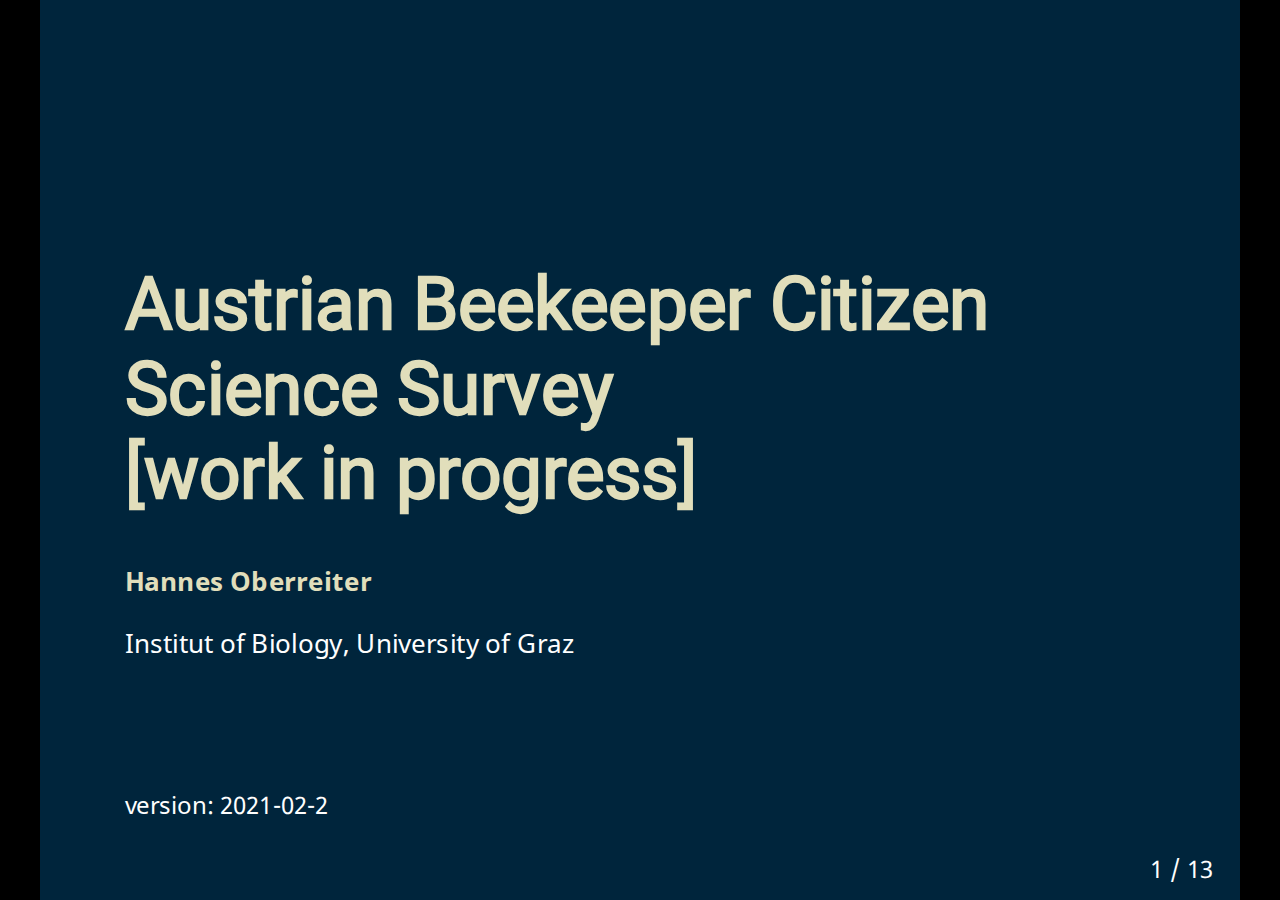
==== index.html @ 636435fe "init" ====
<!DOCTYPE html>
<html lang xml:lang>
  <head>
    <title>Master Thesis</title>
    <meta charset="utf-8" />
    <meta name="author" content="Hannes Oberreiter" />
    <script src="[data-uri]"></script>
    <link rel="stylesheet" href="data:text/css,%0A%40font%2Dface%20%7B%0Afont%2Dfamily%3A%20%27Noto%20Sans%27%3B%0Afont%2Dstyle%3A%20italic%3B%0Afont%2Dweight%3A%20400%3B%0Afont%2Ddisplay%3A%20swap%3B%0Asrc%3A%20url%28data%3Afont%2Fttf%3Bbase64%2CAAEAAAARAQAABAAQR0RFRgamB4EAAGYMAAAAXkdQT1NDNVwPAABmbAAABUJHU1VCNZ1OhQAAa7AAAAAmT1MvMnxj%2BNIAAFcsAAAAYGNtYXA%2BRDZeAABXjAAAARhjdnQgEX0lJgAAYvAAAAEYZnBnbXMtBHAAAFikAAAH4Gdhc3AAFgAjAABl%2FAAAABBnbHlm87lZRgAAARwAAFAyaGVhZPOQaygAAFM8AAAANmhoZWEQPQrTAABXCAAAACRobXR4mDBEPwAAU3QAAAOUbG9jYebF%2B04AAFFwAAABzG1heHADZwUeAABRUAAAACBuYW1lJVtBggAAZAgAAAHScG9zdP9dAGYAAGXcAAAAIHByZXAPUHi7AABghAAAAmoAAgDBAAAECgW2AAMABwAMswQDBwAALzIvMzEwEyERITchESHBA0n8t2gCef2HBbb6SmgE5gAAAgAp%2F%2BMCMwW2AAMADwAiQBEPAgELAwICDQMNB31ZDRMDAwA%2FPysREgA5GC9fXl0xMAEBIxMBNDYzMhYVFAYjIiYCM%2F7wea7%2B0VRGLjpRRDU4Bbb75gQa%2BpxLWzk2RmA6AAACAN8DpgNMBbYAAwAHAA20BgIHAwMAPzPNMjEwAQMjEyEDIxMB7JpzSAIlmnNIBbb98AIQ%2FfACEAAAAgA9AAAFOwW2ABsAHwBNQC0IBAwNDH9ZHAENHwAQERB%2FWRkVET8NTw0CPxFPEX8RjxEEDRENEQoXEwMGChIAPzM%2FMxI5OS8vXV0RMzMrEQAzMxEzMysRADMzMTABAyEHIQMjEyEDIxMhNyETITchEzMDIRMzAyEHASETIQQMYAEbDf7Le5OB%2Ftl9jXj%2B%2Fg0BHGP%2B7Q0BK3qUfQEnf4t7AQYO%2FMsBJ1z%2B2wN%2F%2FrSH%2FlQBrP5UAayHAUyFAbL%2BTgGy%2Fk6F%2FrQBTAAEAEb%[base64]%2Bc2h5QE0KbG2JAcIB7KLLF9%2FdDjykJzECAbg0lnSgwRGusAxAkUEJ%2FlQ4jv6lDXdZNlEfAkoOcVpwNAJmAAAFAKT%2F7AYKBcsACwAaAB4AKgA5AD1AJh83BhFgN5A3oDewNwRvEZ8RrxG%2FEQQ3ETcRGCUwEx4DHRIAMBgEAD8ayT8%2FP8kSOTkvL11dEMkQyTEwASIGBhUUMzI2EjU0FxQCBgYjIiY1NBI2MzIWJQEjAQMiBgYVFDMyNhI1NBcUDgIjIiY1NBI2MzIWAh1BZj9nPmZDlD9mjldwe2escnZ6Aqz7wqAEPhlAZD9kP2RFlT1mj1lxe2atc3Z7BUZ79nWkgAEDZ6CUbP7%2Fr2GYkacBMpSRfPpKBbb9Rnr3dKR9AQZmoJJs%2FbFklZGqAS2YkAADAEL%2F7AUpBc0AHQAoADQAS0AoGhoFEB0CKCglGBceCykNAgETBCkeGAIEARAQMGlZEAQFJWlZBRMBEgA%2FPysAGD8rERIAFzlfXl0RMxEzERI5ERI5ERI5GC8xMCEjJwYGIyImNTQ2NyY1NDYzMhYVFAYGBwE2NzMGBwEOAhUUFjMyNjcDPgI1NCYjIgYVFATX1XF53IKty7LTZdezlbBNjrIBDndMtGW4%2FgZ0cDqCZ1aiZt%2BGZD1RT2ZvoGJSwauT2magkaXMn4ZThHFa%2Fodov%2FKyAaw8YHJKaHtDUwJgQ01bOEhZdml4AAABAN8DpgHsBbYAAwAJsgIDAwA%2FzTEwAQMjEwHsmnNIBbb98AIQAAEAUv68AvAFtgAKAAqzAwMJJAA%2FPzEwExASATMAERATIwJS9QEDpv4Oc4yTARABVwJEAQv93P2A%2Fq%2F%2B%2BwEDAAAB%2F2L%2BvAH%2BBbYACgAKswgDBCQAPz8xMAEQAgEjABEQAzMSAf71%2Fv2kAfBxjJEDYP6m%2FcD%2B9gInAn0BVgEA%2FvUAAQDTAmYEgQYbAA4ADbU%2FBgEGDgEAP81dMTABAyUHJRMHAwMnASU3BRMDWHkBogj%2Be7Ksb%2Fx9ATL%2BjzkBcSkF%2BP6DFKgw%2FoU2AZD%2Brn0BGG2gtwGMAAABAH0BBgQZBKIACwAnQBoJAQIBflkGIAIBLwJfAn8CrwLPAu8C%2FwIHAgAvXXEzKxEAMzEwASE1IREzESEVIREjAgD%2BfQGDlgGD%2Fn2WAoeWAYX%2Be5b%2BfwAAAf%2Bo%2FvgBPwDuAAYADrYELwY%2FBgIGAC9dzjEwJRcGAyM2EwE3CGKsiVxv7hfT%2FvTQASYAAAEANQHRAj0CdwADABRADAEAYFkvAV8BjwEDAQAvXSsxMBM3IQc1JQHjJAHRpqYAAAEAKf%2FjASsA%2BAALAAy1CQN9WQkTAD8rMTA3NDYzMhYVFAYjIiYpVUktN1JGMzdOTF43NkhgOAAAAf%2BiAAADhwW2AAMACrMDAwISAD8%2FMTABASMBA4f81boDLQW2%2BkoFtgAAAgB1%2F%2BwERgXNAAwAGQAXQAwLDXNZCwcEFHNZBBkAPysAGD8rMTABEAIAIyICNRASJDMgBSIGAhUUFjMyNhI1EARGmv7ut7O7owENsAFx%2FoVuvHZhbG61cgP2%2Ftz%2BGv8AAQLvAREB5fqa4%2F5d0Kay2wGs7gE5AAEBJQAAA40FtgAKABdACggECQcHAQkGARgAPz8SOS8SOTMxMCEjEzY3BgcHJwEzAlS2wi0pOFG0VAHLnQOJ1oo6MnGHASMAAAEABgAABDkFywAaACxAFhMHBxkNChAKc1kOEAcCARkBGXVZARgAPysREgA5GD8zKxEAMxI5ETMxMCEhNwE%2BAjU0JiMiBgcnNjMyFhUUBgYHARUhA4%2F8dyEB0cx%2BO3RlT5NYVsPhtM1Lrtb%2BqAKcmgGjt5WGUWBxPUJ7nrWZarbKvP7VCAAAAQAt%2F%2BwEMwXLACgAPkAhIyAmIHNZAxkYGRhzWQ8ZARUDGRkLJCYHDhELEXNZDQsZAD8zKxEAMxg%2FMxI5L19eXSsREgA5KxEAMzEwARQGBxUWFhUUBgYjIic1FhYzMjY1NCYjIzczMjY1NCYjIgYHJzYzMhYEM8izgIt%2B8qXUrVXQXqGzmI%2BDH4Wm125jXp1NVMPpscgEh5vaIAkYqXqFy3JPri83nId%2Fg5WqilhqQTZ%2FkKwAAgAMAAAESgW2AAoAEwArQBkBBRMFdVkJBg8THxNfE98TBBMTAw8HBgMYAD8%2FMxI5L10zMysRADMxMAEjAyMTITcBMwMzIRM2EyMGBgcBBCfjSK5I%2FXYfAznPy%2BL%2BbkodVggWXhj%2BAgFM%2FrQBTKQDxvw2AV6GAS4kfxz9rQAAAQBM%2F%2BwESgW2ABwAM0AaGxYAFhIAEnNZAAAHFxcadVkXBgcMc1kJBxkAPzMrABg%2FKxESADkYLysRADMREjkxMAEyFhUUBgQjIic1FjMyNjU0JiMiBgcnEyEHIQM2Ali41ZP%2B%2B7PIhqSqu9SRgS5VZ0zHAqIj%2Ffp7YQN%2F0rGg93lPrma6qHyPDBk7ArCk%2FlgVAAACAIH%2F7AReBcsAGgAoAChAFREhc1kNEREYBRgbc1kYGQUKc1kFBwA%2FKwAYPysREgA5GC85KzEwEzQSEiQzMhcHJiMiAAMzNjYzMhYVFAIGIyImBTI2NjU0IyIOAhUUFoF71QEYuW9NJUpi1f7lQwg7rWqbsYflkrnIAZNbj1DXQHheLncBrNEBoAEijBebGP7b%2FuJNXcWsof7yjOlSarxu7zdhcV2GlwABAKYAAAR%2FBbYABgAXQAsFAwIDAnVZAwYAGAA%2FPysREgA5MTAzASE3IQcBpgL8%2FTkhA4Mb%2FQQFF5%2BP%2BtkAAAMAXP%2FsBFgFzQAZACYAMgA5QB8TBi0aDxofGgITBi0ac1ktLQ0ADSBzWQ0ZACdzWQAHAD8rABg%2FKxESADkYLysAX15dERI5OTEwATIWFRQGBxYWFRQGBiMiJjU0NjcmJjU0NjYDBgYVFBYzMjY2NTQmEyIGFRQWFzY2NTQmAuOwxZ64em144ZjA3LrJWlRwxwqvmIRvWoVIZgpuhEpYl4ZvBc2uloHBTUqxdHq%2FZsSqktlNQJZkcrBf%2FOk3pHdoe0N5SmORArp%2Fak19NjiPZFhmAAIAYP%2FsBC0FywAaACcAKEAVESFzWQ0RERgFGBtzWRgHBQpzWQUZAD8rABg%2FKxESADkYLzkrMTABFAICBCMiJzUWMzISEyMGBiMiJjU0EjYzMhYlIgYVFBYzMjY2NTQmBC1vt%2F73rIhqjGrI9kAKM6FkqraC6ZO0yf55krBqaVqSWHIECML%2BV%2F7djiKmLQESASVIV8a9mAEAkeRM3ax5gVeheX%2BTAAACACn%2F4wHNBGYACwAXABdADA8VfVkPEAkDfVkJEwA%2FKwAYPysxMDc0NjMyFhUUBiMiJhM0NjMyFhUUBiMiJilVSS03UkYzN6JUSS04UUczN05MXjc2SGA4A59OXjQ4SGA3AAL%2FnP74Ac0EZgAGABIAF0ANChB9WQoQAy8FPwUCBQAvXc4%2FKzEwJQYDIxI3MwM0NjMyFhUUBiMiJgEzYqyJdFbFYFRJLThRRzM319P%2B9AEG8ALMTl40OEhgNwAAAQB3AO4EEgTdAAYAJEAbEAUgBUAFcAXABQUvBV8FfwWPBa8FzwXfBQcFABkvXXExMCUBNQEVAQEEEvxlA5v9HwLh7gGoZgHhnv6S%2FrwAAgB9Ad0EGQPFAAMABwA3QCYFBH5ZBQUBCAEAflmvAQEgAUABYAFwAYABBQ8BLwHfAe8B%2FwEFAQAvXXFxKxESADkYLysxMBM1IRUBNSEVfQOc%2FGQDnAMxlJT%2BrJSUAAEAdwDuBBIE3QAGACRAGxABIAFAAXABwAEFLwFfAX8BjwGvAc8B3wEHAQAZL11xMTATAQE1ARUBdwLh%2FR8Dm%2FxlAY0BRAFunv4fZv5YAAIAnv%2FjA6IFywAaACYAN0AdFgoEEXAAAQ8AAQsDAAAkESQefVkkExEKXVkOEQQAPzMrABg%2FKxESADkYL19eXV0SORI5MTABNjY3PgI1NCYjIgYHJzY2MzIWFRQGBwYGBwM0NjMyFhUUBiMiJgEEFmpweFIuY15OlURBWsdbqrl%2FpoBQF%2FhTSi04UkYzNwGchahYWllhPlljNCCJMDeomnrLe15rZP6yTF43NkhgOAAAAgBt%2F0YGkwW0ADcAQgAtQBUHOBg%2BCQQJOBAJEAkQLB80AyYwLCUAPxrJP8kSOTkvLxDJETMQyTIROTEwARQCBiMiJyMGIyImNTQ2NjMyFhcDBhUUMzI2NjU0JCMiBAIVEAAhMjY3FQYjIiQCNRASJCEyBBIFIgYGFRQzMhM3JgaTcMl7wxQIabZzhYbxjkN%2FWGAhYkl8UP8A8N%2F%2BncYBIAEFX%2BNk2eTO%2Fsuk%2FwGzAQrBARaT%2FUZcnlqBtFZEOQNSs%2F7epLa2mIeb%2F5MYJP6Scj5xeuuF7fzR%2Fojk%2FvL%2B3S4ohVqnATnSAQoBv%2FOW%2FupibsByrAE3%2FhcAAAL%2FiwAABBsFtgAHAA4AGkANDgFtWQ4OAwsEAwcDEgA%2FMz8zEjkvKzEwASEDIwEzEyMDAyY1BgYDAy%2F%2BE%2B7JAxvAtbVJIRsgTNsBx%2F45Bbb6SgJqATLjdU2b%2Fl4AAwBUAAAEtgW2AA8AGAAhADpAIAYQIRAhaVkQFhJJDhABDwYQEA4PDxhtWQ8DDhltWQ4SAD8rABg%2FKxESADkYL19eXSsrERIAOTEwATIWFRQGBxUWFhUUBCEhARMzMjY1NCYjIwMhMjY1NCYjIwME19urnnJ5%2FtT%2B%2B%2F4tATUz8Ji0fI7P9AECrr2PiOUFtqqmjcEeCiCbbtP0Bbb9ko17YWj7g5uQcXgAAQCT%2F%2BwFDgXLABcAIEAQFRMTAG1ZEwQKDAwHbVkMEwA%2FKxEAMxg%2FKxEAMzEwASIEAhUUFjMyNxUGIyIAERASJDMyFwcmA6qv%2FvSZvqiQtKPB9f7s0AFm4c6WSYsFKcb%2BkdW71zygPQErAQQBAQHB7lKYSAACAFQAAAUXBbYACQATABdADAYSbVkGAwUTbVkFEgA%2FKwAYPysxMAEQAgQhIQEhIAABMiQSNTQmIyMDBRfQ%2Fnn%2B%2FP6YATUBWgEUASD8sMYBKp%2FIwa70A2%2F%2B%2Bv5v2AW2%2Ftb8ErUBSdXR1%2FuFAAABAFQAAARvBbYACwA3QAoGCW1ZDwYBLQMGuP%2FaQBISSQYGAQICBW1ZAgMBCm1ZARIAPysAGD8rERIAORgvK19eXSsxMCEhASEHIQMhByEDIQM5%2FRsBNQLmI%2F3RYQILH%2F30cQIxBbai%2Fjig%2FfYAAAEAVAAABG8FtgAJAB1ADwYJbVkGBgIBEgIFbVkCAwA%2FKwAYPxI5LysxMCEjASEHIQMhByEBCrYBNQLmIf3PbQIMIv3zBbai%2FfiiAAABAJP%2F7AVQBcsAHgAoQBUAHm1ZAAAFDAwTbVkPDAQFGm1ZBRMAPysAGD8zKxESADkYLysxMAEhAwYGIyAAERASJDMyFhcHJiYjIgQCFRQWMzI3EyEDLwHVnHnHav75%2FtzOAWnedctoRk2uaab%2B75nHtI1vXv7hAwL9NSohASMBAwEMAbvyKC6gIjLI%2FpvdvdUlAbAAAQBWAAAFeQW2AAsAKLQIA21ZCLj%2F20APEkltCAEFCAgFCgYDAQUSAD8zPzMSOS9fXSsrMTAhIxMhAyMBMwMhEzMERLWQ%2FX2QtgE1t4QChIO0Aqr9VgW2%2FZYCagAB%2F9cAAAMMBbYACwAgQBAJBAYEbFkGAwMKAQpsWQESAD8rEQAzGD8rEQAzMTAhITc3Eyc3IQcHAxcB1%2F4AFa75mxQCABSw%2Bp5kKQScJ2ZmJ%2FtkKQAB%2FsH%2BewJCBbYACwARtwgDAAVtWQAiAD8rABg%2FMTADIic3FjMyNwEzAQKkaTIGRUzMNAEzt%2F7KUv57GJ4U9QWk%2Bkj%2BfQAAAQBUAAAFNQW2AAwAFUAJAggFCgYDAQUSAD8zPzMSOTkxMCEjAQcDIwEzAzcBMwEEFMj%2B46p7tgE1tpd%2FAjHd%2FYUCxX39uAW2%2FTqHAj%2F9fQABAFQAAANcBbYABQARtwEDAANtWQASAD8rABg%2FMTAzATMBIQdUATW2%2FuwCMSMFtvrupAAAAQBSAAAGwQW2ABMAG0AMCAwTDBABEQMKBBASAD8zMz8zEjk5ETMxMAEBIQEjExI3IwEjAyMGBwMjASETAx8CiQEZ%2FtC4uD0mBP0%2FkZwIDzO6rAE1AQKOAQwEqvpKA2QBHIT6%2FAUCm%2Fj8kQW2%2B1YAAAEAUgAABbIFtgAQABRACg8DCwEEBwgDBxIAPz8SFzkxMCEjASMGBwMjATMBMzY2NxMzBH3D%2FjwGFTWorAE1wwHABg0sD6yuBLys9fzlBbb7SF34PgMlAAACAJP%2F7AWFBc0ADQAbABdADAsObVkLBAQVbVkEEwA%2FKwAYPysxMAEQAgQjIAAREBIkMzIAJSIGAhUUFjMyNhI1NCYFhbb%2Butf%2B%2F%2F7ivwFQ1fcBF%2F3lmvSGvqSU7om3A43%2B7f5V4wEqAQ0BBgG17%2F7Nkcb%2Bm9nD18IBaNrA2gACAFQAAASJBbYACgATAB9AEAQLaVkEBAYHBxNtWQcDBhIAPz8rERIAORgvKzEwARQAISMDIwEhMhYBMzI2NTQmIyMEif64%2FsWDebYBNQFK2N79G3%2FR24iNmwQ59%2F75%2FcUFtr%2F93rSqemwAAgCT%2FqQFhQXNABEAHwAgQBADDwgPEm1ZDwQIGW1ZBQgTAD%2FGKwAYPysREgA5MTABEAAHASMDByMgABEQEiQzMgAlIgYCFRQWMzI2EjU0JgWF%2Fu7sARPq3REQ%2Fv%2F%2B4r8BUNX3ARf95Zr0hr6kl%2BuJtwON%2Frf%2BGU%2F%2BlgFKAgEqAQ0BBgG17%2F7Nkcb%2Bm9nD178BZOHA2gAAAgBUAAAEjQW2AAgAFAAoQBQRCQAACW1ZAAALDAwIbVkMAxMLEgA%2FMz8rERIAORgvKxESADkxMAEzMjY1NCYjIwMDIwEhIBEQBRMjAwGqoL3KgpWbln%2B2ATUBQgHC%2FpTxyNEC%2BKaZdWv9Rf2kBbb%2Bjv6oZ%2F17AlwAAQAn%2F%2BwEJwXLACQALEAWIiAIFQ8NGwMVG21ZFxUEAwhtWQUDEwA%2FMysAGD8zKxESADk5ERI5OTEwARQEISInNRYzMjY1NCYnJiY1NDY2MzIXByYmIyIGFRQWFx4CA5P%2B6P8AzIinr5y6Y4%2BYcnrfiMeoRkCgSYGdToKPZjQBqNHrQbRWkH9MdFJZrHJ9wWpWnCQsh3NOZkxXZXoAAQC4AAAEtgW2AAcAFkAKARIHAwQDbVkEAwA%2FKxEAMxg%2FMTAhIwEhNyEHIQHwuQET%2Fm4jA9sg%2Fm4FFKKiAAABAKL%2F7AWBBbYAFgAUQAkWCgMEEm1ZBBMAPysAGD8zMTABAwIEIyImNTQ3EzMDBgYVFBYzMjY3EwWBzTj%2B3vTl3xi9tr4JDoyNqbsrywW2%2FDz%2B9fvSw012A3L8gyRuJHSCrcYDtgABALwAAAUnBbYADAAOtQMHAwwGEgA%2FMz8zMTAlNjcBMwEjAzMTFhUHAeM5ZQHby%2Fz2w561XBMBz4jEA5v6SgW2%2FGOvcygAAQDbAAAHiwW2AB0AG0AMEwoKAAQXDgUDGgQSAD8zPzMzEjk5ETMxMAEGBgEjAzMTFxQHMxI3ATMTFhUHMxI3ATMBIwMmNQP%2BE0f%2BMbw%2BtB0CCgZkNgGRuikKAQZcJwF%2Fwv1puy0IBMs8pvwXBbb8hVZonAEKbwNc%2FKigiVQBBF0DdPpKA66IlQAAAf%2BWAAAE3wW2AAsAFUAJAggECQYDAQQSAD8zPzMSOTkxMCEjAwEjAQEzEwEzAQPLwdH%2BJcgCU%2F78ucYBs8j91wJ5%2FYcDBgKw%2FdECL%2F1IAAABALwAAATPBbYACAAZQAsDBgYAAAUBBwMFEgA%2FPzMSOREzETMxMAEBMwEDIxMDMwIhAd%2FP%2FY1wuXfutwLZAt38af3hAiUDkQAB%2F%2BwAAASWBbYACQAkQBIHBQQFBG1ZBQMCCAEBCG1ZARIAPysREgA5GD8rERIAOTEwISE3ASE3IQcBIQN5%2FHMcA5D9eiMDYRv8cQKujwSDpJH7fwAB%2F%2B7%2BvAL2BbYABwAOtQUCAwYBJAA%2FMz8zMTABIQEhByMBMwF5%2FnUBfAGMIeH%2BxOL%2BvAb6k%2FotAAEA3QAAAloFtgADAAqzAwMCEgA%2FPzEwARMjAwGB2aTZBbb6SgW2AAAB%2F23%2BvAJzBbYABwAOtQMEAwAHJAA%2FMz8zMTAHMwEjNyEBIXXiATvhIAGM%2FoP%2Bd7AF05P5BgABAFQCJwQnBcEABgATtwQFAQAABwEEAD8SOS8SOTkxMBMBMwEjAwFUAlZxAQyaxv4zAicDmvxmAt%2F9IQAB%2F0T%2BvAKP%2F0gAAwALtAIBf1kCAC8rMTABITchAnH80x4DLf68jAAAAQI5BNkDiQYhAAgAE0AJBYCQAQHwAQEBAC9dcRrNMTABIyYmJzUzFhcDiW5ChhrBKWYE2UK6NxWHqAAAAgBi%2F%2BwEZgReABIAIAAnQBQPFQwPEQsABwcaXVkHEAATXVkAFgA%2FKwAYPysREgA5ORg%2FPzEwBSImNTQSNjMyFhczNzMDIzcjBicyNhI1NCYjIgYCFRQWAYuJoI34ll2NKgtBiemPGgitjF69cmxZZa1iWhTEss0BY8xiXKr7tsvflbQBIZZiean%2B4qJvbgAAAgA5%2F%2BwEPQYUABYAIwAmQBQEDAAQEBddWRAQBwAGFQAeXVkAFgA%2FKwAYPz8%2FKxESADk5MTAFIiYnIwcjATMDBgYHMzY2MzIWFRQCBhMiBgIVFBYzMjYSNTQCJ1%2BUJgpDiAFKtE4SMgcIZqtZjp%2BI9RdfwW9rZmKoYhRiWqgGFP6QWcAOfGPDss%2F%2BnckD273%2B449odaQBI6HeAAEAYv%2FsA7AEXgAYAB1ADwcMXVkJBxAXAAATXVkAFgA%2FKxEAMxg%2FMysxMAUiJjU0EiQzMhcHJiMiBgIVFBYzMjY3FQYB%2BsLWkwEEp5N9M3NobrVkf3JJgD%2BAFNbDywFQvjWWNJn%2B%2BJ99iSgcmEEAAgBi%2F%2BwExwYUABQAIQAnQBQQFQ0AEgoABwccXVkHEAAVXVkAFgA%2FKwAYPysREgA5ORg%2FPzEwBSImNTQSNjMyFzM2NxMzASM3IwYGJzI2EjU0JiMiBgIVFAGLip%2BM95i%2BVgsWF0uz%2FraUFwhgriFdwHBoZWOoYxTCtNEBZMW8q2MBZvnsy3dolbsBG5Jscqf%2B4KLdAAIAYv%2FsA8EEXgAJACIAKkAWAxhdWQMDChERAF1ZERAgCgocXVkKFgA%2FKxEAMxg%2FKxESADkYLysxMAEiBgczMjY1NCYDIiY1NBI2MzIWFRQEISMHFBYzMjY3FQYGAn1ntikP2vBI2LrUk%2FqYnJ7%2BsP7OIgR5fk2NUWOUA8nBm3RvNUT8I9vCvAFWw4d5ts1MfpAsKJouIQAAAf8b%2FhQDiwYfAB8AKkAWChwZHF9ZDBkPEBVdWRIQAQAFXVkAGwA%2FKwAYPzMrABg%2FMysRADMxMAMiJzUWMzI2NxMjPwI2NjMyFwcmIyIGBwczByMDBgZiRj0%2BNEZWGeG%2FD8wXLqegYV8vSj9YWBkY6xrs5Sin%2FhQVmBdweQQuS0RiyqMniRxkdWiJ%2B769rgAAAgAz%2FhQEaAReAAsAKgAwQBkmDxglGyIiBl1ZIhAbAF1ZGxYMEl1ZDgwbAD8zKwAYPysAGD8rERIAOTkYPzEwJTI2EjU0IyIGAhUUEyInNRYWMzI2PwIjBgYjIiY1NBI2MzIXMzczAwYGAclavnPJZaphYsWFP7pLhZ4gMxMIW7Ndi6CS85a%2FVwlDifkv8oG2ASGR3qn%2B3p7d%2FZNGpiYwgYnSRXVqxLLXAWXAvqr7d9zRAAEAOQAABC8GFAAbABxADhIMFhYGXVkWEA0AAQwVAD8zPz8rERIAOTEwISMTNjU0IyIGBgcDIwEzAwYGBzM2NjMyFhUUBwOJtJETkFekfCBktQFKtFgMJBEKWbVlhJAWArBZLpB33Zr%2BJwYU%2Fm0%2BhUF1ao%2BJOHAAAAIAOQAAAikF4wADAA4AEkAJBwxiWQcCDwEVAD8%2FxCsxMDMjEzMDNDYzMhUUBiMiJu616rSFQzZeRi8rNwRKARY5Slw8SzIAAAL%2B%2Fv4UAicF4wAMABcAGUANEBViWRAIDwAFXVkAGwA%2FKwAYP8QrMTADIic1FjMyNwEzAQYGATQ2MzIVFAYjIiaDSTY6PX0rAQay%2FvYlowFPQzZcRi8qNv4UFZgXyQTX%2BxiwngdMOUpcPEsyAAEANwAABDMGFAAOABRACQkABQ0ECBUADwA%2FPzM5OT8xMAEzAQEjAwcDIwEzAgIHMwNe1f4pASXH55RRtwFKtlhfLgQESv4p%2FY0CAnX%2BcwYU%2Fmb%2BRokAAQA3AAACNwYUAAMACrMCAAEVAD8%2FMTAzIwEz7LUBTLQGFAAAAQA5AAAGjQReACsAJUASJQ8DJwAZDSQVEx4AHl1ZBgAQAD8yKxEAMxg%2FMzMSOTk%2FMTABMhYXMzYzMhYVFAcDIxM2NTQmIyIGBgcDIxM2NTQjIgYGBwMjEzMHMz4CAwpxewwIqNGAihaOtpQSQ0hOmHceabSSEoVSmncgZLXqkxYKRGN1BF6Bc%2FSLg1hc%2FWQCsF4xPkpz1Y%2F%2BEAKwXimQdt%2BZ%2FicESstaUjMAAAEAOQAABC8EXgAaABlADRUHXVkVEBANDg8BDRUAPzM%2FEjk%2FKzEwISMTNjU0JiMiBgYHAyMTMwczPgIzMhYVFAcDibSRFUZMVqN%2BIGS16pMWCkNrfUaBkxYCsGMqP0t235n%2BJwRKy1ZWM42BTmYAAgBi%2F%2FAEIQRYAA0AGwAXQAwZA11ZGRASCl1ZEhYAPysAGD8rMTABNCYjIgYCFRQWMzI2EjcUAgYjIiY1NBI2MzIWA2h4Z2qqXHtyZKNbuZD4ncDalPeav9sCxXOLlP77m4CKjwEGlr7%2Bs7XkwsABULLjAAAC%2F9P%2BFAQ9BFwAFAAhACVAEwoRBw8PDhsHHF1ZBxYAFV1ZABAAPysAGD8rABg%2FPxI5OTEwATIWFRQCBiMiJyMGBwMjATMHMzY2FyIGAhUUFjMyNhI1NAMUjpuN8ZjAWQoQC2SyAVCTGAhfsx9dv3NrZmKoYgRcyK%2FV%2Fp%2FDvIkx%2FiYGNs12aZW2%2FuCTaHWkASOh3gAAAgBi%2FhQEZgReABUAIgAlQBMPGxMLAAwPBx1dWQcQABZdWQAWAD8rABg%2FKwAYPxI5OT8xMAUiJjU0EjYzMhYXMzczASMTNjcjBgYnMjYSNTQmIyIGAhUUAY2Nnoz3ml2NKAtDh%2F6usmMYIwhbsyFau3ZpYGGoZxTEss8BZsdiXKr5ygHTaXt1apWyASCWZ3ei%2Ft2k3QAAAQA5AAADbwReABIAGUAMDgsMDwsVAAVgWQAQAD8rABg%2FPxI5MTABMhcHJiMiBgYHAyMTMwczPgIC%2BEYxJzgxWp51Gmq16pMWCkleaAReDqIMddJ9%2FgoESstgUi0AAAEACv%2FsA0wEXgAkACxAFiIgCRUOEAMbFRtdWRcVEAMJXVkFAxYAPzMrABg%2FMysREgA5ORESOTkxMAEUBiMiJzUWFjMyNjU0JicmJjU0NjMyFwcmJiMiBhUUFhceAgLn38u0f0GfTXp%2BRXOBa8ypqqI6NYRZWGlJbHFVLQE9n7JFpigwX003T0FIj16Mq0yPGStTQzdNPENTYAABAFr%2F7ALpBUQAGgAiQBENFRIVX1kQQA8SDwYAXVkGFgA%2FKwAYPzMazSsRADMxMCUyNxUGBiMiJjU0NxMjPwIzByEHIQMGFRQWAZY%2BUxxpJ4CGEn2qELl%2FajcBFBz%2B7X8SMn8big4WeHdAUgJUUU7k%2Bon9qVEpMEEAAAEAcf%2FsBGYESgAYABxADhATABMGXVkTFg4VCwAPAD8yPz8rERIAOTEwATMDBhUUMzI2NjcTMwMjNyMGBiMiJjU0NwEXtpQSj1ejgCBksumUFwpatmOAkhYESv1OWjCNduGZAdn7tst2aY%2BBQHAAAQBiAAAEHwRKAAwADrUDBw8MBhUAPzM%2FMzEwJTY3ATMBIwMzExYWFQFxcTkBQ8H9rux%2FtT0JDYn8aQJc%2B7YESv2dXNsnAAEAdQAABhcESgAdABpADAAODxcFDxMJCRoEFQA%2FMzMRMz8zPzMxMAEHBwEjAzMTFAczPgIBMxMXFQczNjcTMwEjAyc1AxkzUP7h1S2wEgoIC09EAQjDIwQCCDRp8L%2F%2BBNkfAgOce7v9mgRK%2FVBFtx7DlQI2%2FbT4Oy2c9QIb%2B7YCUo%2B7AAH%2FtAAABBQESgALABVACQkDAQgLFQQBDwA%2FMz8zEjk5MTABAzMTATMBEyMDASMBj%2B22qgFC0P44%2FLe6%2Fq7RAjUCFf5qAZb94%2F3TAar%2BVgAAAf8%2F%2FhQEHwRKABgAIUAQDRYWFAUYFg8UXVkPGwoADwA%2FMj8rABg%2FMxI5ETMxMBMzExYWFTM2NjcBMwEGBiMiJzUWMzI2NzditUcLEAYaaB4BP8H9R1q8g08%2FP0VSdjZHBEr94UvvXkLiOQJa%2Bv6qihWREmdifwAAAf%2FhAAADgwRKAAkAIEAQBwQFBF9ZBQ8CCAEIX1kBFQA%2FKxEAMxg%2FKxEAMzEwISE3ASE3IQcBIQK4%2FSkZAqr%2BKRwCmh39YwIKewNIh5L8zwABABf%2BvAMzBbYAJgAaQAsDAhQUCh4gJAwKAwA%2FMz8zEjkZLzMzMTATNCM3MjY3EzY2MzMHIgYHAwYGBxUWFRQHBwYVFBYzFSMgNTQ3Nzbn0CJ2jxZEIaeuJR9mXRRHG4BpmRItD0hSG%2F7XFTEOAW%2BPlVdoAUGfhJVHV%2F7BeXsRBCitOUjRQR00MJbiMlnXSwABAhT%2BEgKoBhQAAwANtAMDGwAAAD8%2FAS8xMAEzESMCFJSUBhT3%2FgAAAf%2B0%2FrwCwwW2ACYAMEAgCgkPGz8bTxtfG38bBQ8bLxtfG58bzxsFGxsTEiQlAAMAPzI%2FMzkZL11xMzMxMAEgFRQHBwYVFDMHIgYHAwYGIyM1MjY3EzY2NzUmNTQ3NzY1NCYjNwEbAS0VMRDRIXeOFkMjp7cPcWYTRxt%2Ba5cSLw9SYB4FtuEyWdlVGI%2BWVmj%2BvqGClkhWAT93eRIGKqk5SNM4JjQxlQAAAQBzAkwEMQNYABcAK0AYEgx%2BWQMAEhASIBIDCQMSBkAPBgYAflkGAC8rEQAzGhgQzV9eXTIrMTABIgYHNTYzMhYXFhYzMjY3FQYjIiYnJiYBXDaBMmOQRnhRTVYuN4EzZJBGe01NVQLFRTSgbB8iIRdCN55uICEhFwAC%2F%2Bz%2BiwH2BF4AAwAPAClAFq8AAQAAAQsDAAADDQ0HfVkNEDADAQMAL10%2FKxESADkYL19eXV0xMBMzAyMBFAYjIiY1NDYzMhb%2Bd67bAgpRRTM3VEcvNgKm%2B%2BUFZUZgNjRMXjgAAQDb%2F%2BwEKwXLAB0AQUAWGx0dGHNZAgkdDAwRc1kODF8dbx0CDLj%2FwEAMDxJIHQwdDAEKBwEZAD8%2FEjk5Ly8rXREzKxESADk5KxEAMzEwBSM3JiY1NBI2NzczBxYXByYjIgYCFRQWMzI3FQYHAkaDK4SPf%2BaTIYElf1wzcWputWeCcnKUe6MU1yLNnLkBPscXqKgLJpYzl%2F72nn2LRZk%2BBAAAAf%2FpAAAEoAXJAB0AP0AjDBgZGHRZCQ8ZHxk%2FGQMTAxkZABQTEBMQdVkTGAAFc1kCAAcAPzIrABg%2FKxESADkRORgvX15dMysRADMxMAEyFwcmIyIGBwMhByEHBgYHIQchNzY3NyM3MxM2NgNMt51GkIJqfRlEAW0d%2FpMtFVpRAs8j%2FEMdzTUtyBzJSCXZBclWjk50c%2F7Ch89mhCqkmC7w0YcBVq24AAIApAEdBBIEiwAbACcAELYVHweQJQElAC9dM84yMTATNDcnNxc2MzIXNxcHFhUUBxcHJwYjIicHJzcmNxQWMzI2NTQmIyIG4USBYH9ncHBlgWKBRER%2FYIFgdXRjf15%2FRImLZWePkGZkjALTcWSBYoFERIFggWxrdGN%2FYH9CRH9gf2B1Y42LZWeNkAAAAQB7AAAE7gW2ABYAQUAlBhITEnRZCg4PDnRZBw8PAwwDAAEPEx8TPxNPEwQTEwwBFQYMGAA%2FPzMSOS9dEjkzERI5LzMrEQAzKxEAMzEwAQEzATMHIQchByEDIxMhNyE3ITczAzMCSAHhxf3v5B3%2B2yEBJR3%2B3jqmOP7fHwEeIf7fH9%2FKsALZAt39AImeif76AQaJnokDAAACAhT%2BEgKoBhQAAwAHABhACgMEBAMEAwcbAAAAPz85OS8vAS8zMTABMxEjETMRIwIUlJSUlAYU%2FPT%2BF%2FzzAAIAN%2F%2F2A%2BcGHwArADcAMkAdERMxMhgFIwcdI19ZKCo3LAIFDB8dEgcMX1kJBwEAPzMrABg%2FMxIXOSsREgAXOTEwEzQ3JjU0NjMyFwcmIyIGFRQWFxYWFRQGBxYVFAYjIic1FhYzMjY1NCYnJiYBBgYVFBYXNjY1NCas6nXSsbmKN5d1YXZMeIlxd25x6M21djioS4KJUXaFdQFWTmhhkk1baAMCyGlJgoChRoE%2BT0MxRjU8iltgpjdKdZitP5ogMFhSLEo4OooBUxh4R0NdQCp6RD5dAAACAcMFDAPyBdcACgAWADBADAuAAA4DFCAIMAgCCLj%2FwLMeIUgIuP%2FAthQZSM8IAQgAL10rK3EzyTIBLxrMMTABNDYzMhUUBiMiJiU0NjMyFhUUBiMiJgHDOjJSOS0nMQFwPDEqKD0sJTEFYjNCUjFILCo0QS0lNEUsAAMAif%2FsBmgFywAVACUANQBNQDQIBQsTABFvC38LAg8LHwt%2FC48L7wv%2FCwZgEQEAERARcBGAEeAR8BEGCxELERoqIhMyMBoEAD8ayT%2FJEjk5Ly9dcV1xEMkzEMkzMTABIgYVEDMyNxUGBiMiJjU0NjMyFwcmATQSJDMyBBIVFAIEIyIkAjcUEgQzMiQSNTQCJCMiBAIDoHqE%2Fl14QWI6vtbcwn5%2BPmz8lcgBXsrFAVrQyf6nzc%2F%2BosNtrAErrK0BKa%2Bv%2FtetrP7WrQQfqZv%2Buy2BHBbx2tH4Pn02%2FrzIAV7Kwv6i0Mz%2Bp8rPAVrGrP7WrasBKa%2BvASisrP7VAAIAqAMQAxQFxwASAB8AKkAVCQ8HEwAwCwCAWwseGgcwBw6AWwcfAD8rABoQyRg%2FKwAaEMkSOTkxMAEiJjU0NjYzMhczNzMDIzcjBgYnMjY2NTQmIyIGBhUUAVxQZFSWYHInCCVcjWAOBjNlFDxmQTc5O2E5AxB8an7Zemda%2FWNyRTptXa9SPEVdolmHAAACAFYAbwO8A8UABgANABtADwgIAAEQASABAwEMDwUBBQAvXTPMXTkvMTATARcBEwcDBQEXARMHA1YBiVj%2B2ah95QGTAXNg%2FuabfNgCRgF%2FWP64%2Fn81AbwMAZtN%2FpX%2BojUBkwAAAQB9AQYEGQMdAAUAKkAbAQEEBwQDflkgBAEvBF8EfwSvBM8E7wT%2FBAcEAC9dcSsREgA5GC8xMAEjESE1IQQZlPz4A5wBBgGBlv%2F%2FADUB0QI9AncCBgAQAAAABACJ%2F%2BwGaAXLAA8AHwAtADUARUAqIycuLiolJSk1Kg8pHyl%2FKY8pBAAqECpwKoAq0CoFKSopKgQUDBMcMAQEAD8ayT%2FJEjk5Ly9dXRDJETMREjkvyTkxMBM0EiQzMgQSFRQCBCMiJAI3FBIEMzIkEjU0AiQjIgQCJRQGBxMjAyMRIxEzMhYBMzI1NCYjI4nIAV7KxQFa0Mn%2Bp83P%2FqLDbawBK6ytASmvr%2F7Xraz%2B1q0DuF5W4aDIbYfrpZ%2F%2BWFjBYGFYAtvIAV7Kwv6i0Mz%2Bp8rPAVrGrP7WrasBKa%2BvASisrP7VCk1%2FI%2F6BAVz%2BpANwgP7nk0s8AAABAM8GFAQZBp4AAwALtAIBf1kCAC8rMTABITchA%2Fb82SEDKQYUigAAAgDTA1gDSAXLAAwAGAATtxAwCkAWMAMHAD8ayRrcGskxMBM0NjMyFhYVFAYjIiY3FBYzMjY1NCYjIgbTuIFUk1W7gYG4d3NPTnNxUFByBI%2BDuVWTVIG2tYJQcHBQUnNzAAACAH0AAAQZBKIACwAPAC9AHwwNflkMCQECAX5ZBiACAS8CXwJ%2FAq8CzwLvAv8CBwIAL11xMysRADMYLysxMAEhNSERMxEhFSERIwE1IRUCAP59AYOWAYP%2BfZb%2BfQOcAoeWAYX%2Be5b%2Bf%2F76k5MAAAEAXAJKAvoFyQAWADNAHhEGBhUACRAJAgkMDh8CEBUBBBUBCxUbFQIGFTABIAA%2FGslfcXJyOT8zyXEROREzMTABITclNjY1NCYjIgcnNjMyFhUUBgcHIQKW%2FcYZAQiXVjs5X2Q%2Ff5tsgGiU1QGHAkpw4oOAQjM%2BUGBnc15hpHqyAAABAHUCOQL6BckAIwBRQDQDJxQBFCsVAQsVGxUCDxUfFV8VAwMVFQkfGxwBABwBHCEfKw4BFA4BGw4BBggOAQ4wCwkhAD8zGslxX3Fycj%[base64]%2F9P%2BFARzBEoAGQAeQA8MDwcWDxUbDwJdWQ8WChUAPz8rABg%2FPzMSOTEwARQzMjY2NxMzAyM3IwYGIyInIwcDIwEzAwYBM5BUon4jabDqkxYKXq5ecTEIKUKwAVC0kRMBEpF125wB3fu2y3plXvr%2BxAY2%2FU5YAAABAMP%2B%2FAS2BhQADwAnQBIEMAAFAQVAADABCAgFAw4AAQUALzM%2FMxI5LwEvGska3F0ayTEwASMRIxEjEQYjIiY1EDYzIQS2d9B3PlTWzdroAjH%2B%2FAZ5%2BYcDMxL2%2FwEE%2Fv%2F%2FAKYCRwGoA1wABwARAH0CZAAB%2F1L%2BFADXAAAAEQArQBkKEA5yDYINkg0DaQ0BDw0fDQINDQ4IMAMbAD8ayS85L11dXRI5AS8xMBMUBiMiJzUWMzI1NCYnNzMHFtehiDclICqoPU1jcjuD%2Fu5jdwtqCG0lLwq0dSYAAAEA9gJKApgFtgAIABK3CAUHBwMgAB4APz85LzkzMTABMwMjEzcHBycCGX%2B7kWw6WGs5Bbb8lAIC30xFYAAAAwCoAxAC8AXHAA0AGAAZABdACxQEGQSAWxkGDgsfAD8zPysRADMxMAEUBgYjIiY1NDY2MzIWJyIGFRQWMzI2NTQlAvBRl2Z0hlSaZHd%2F%2BmF0SUJdcP69BMF8xm%2BOf3fEb4odrYxUUraJoFwAAgAUAG8DewPFAAYADQAbQA8ICAUADBAMIAwDDA8BAQEAL13MXTI5LzEwAQEnAQM3EyUBJwEDNxMDe%2F53WAEnqH3l%2Fmz%2BjmEBG5x91wHp%2FoZYAUUBgzb%2BQQr%2Ba0wBZgFiNv5q%2F%2F8AfgAABV4FtgAnANYCagAAACYAe8wAAQcA2gJ3%2FbcACbMDAhASAD81NQD%2F%2FwBLAAAFuwW2ACcA1gI3AAAAJgB7mQABBwB0AsH9twAOtQAHAQIOEgA%2FNQFdMTD%2F%2FwBbAAAF8gXJACYAdeYAACcA1gL%2BAAABBwDaAwT9twAJswMCKxIAPzU1AAAC%2F%2Fb%2BcQL6BFgAGgAmAEhALBYLBX8aAQAaAQsDGhoRJCQefVkkEBELXVkPTxFfEQJPEZ8RrxH%2FEQQwEQERAC9dXXEzKwAYPysREgA5GC9fXl1dORI5MTABBgYHDgMVFBYzMjY3FwYjIiY1NDY3NjY3ExQGIyImNTQ2MzIWApMVZ3MxWkQpY149iWBCw7qouoShfFIX%2BlVJLTdUQzI5AqKCqVonSE9cOlhjJy2LZqade852W2tpAU5PXTY2S101AP%2F%2F%2F4sAAAQbB3MCJgAkAAABBwBD%2F94BUgAIswIQBSYAKzX%2F%2F%2F%2BLAAAEYQdzAiYAJAAAAQcAdgCeAVIACLMCGAUmACs1%2F%2F%2F%2FiwAABEYHcwImACQAAAEHAMUARgFSAAizAhUFJgArNf%2F%2F%2F4sAAASbBzMCJgAkAAABBwDHAGQBUgAIswIYBSYAKzX%2F%2F%2F%2BLAAAEOAcpAiYAJAAAAQcAagBGAVIACrQDAiMFJgArNTUAA%2F%2BLAAAEGwcCABEAGAAkADZAHA8wHCJAGAdtWU8YAZ8YARgYCSIKAwMVIgMFCRIAPzM%2FMzMRMxESOS9dcisAGhgQ3hrJMTABFAYHEyMDIQMjASY1NDYzMhYDAiY1BgYDATQmIyIGFRQWMzI2A%2BdBN6y1N%2F4T7skC%2BFh9YGR7yjIKIEzbAeFAMzBAOjYzQAYvSmQX%2BpYBx%2F45BXk2fmF0cvvaAc2GN02b%2Fl4DwzU8PDU1PDwAAv%2BJAAAG6QW2AA8AEwBEQBQJEgYSbVkTA21ZCg1tWQ8KAS0DCrj%2F2kAREkkTChMKAQYDBRIBDm1ZARIAPysAGD8%2FEjk5Ly8rX15dKysrEQAzMTAhIRMhASMBIQchAyEHIQMhARMjAQW0%2FRlg%2Fkr%2B49EDqAO4IP3PYwINH%2F30bwIv%2FXeRVP5UAcf%2BOQW2ov44oP32AcgCqv1W%2F%2F8Ak%2F4UBQ4FywImACYAAAAHAHoCJQAA%2F%2F8AVAAABG8HcwImACgAAAEHAEP%2F%2BQFSAAizAQ0FJgArNf%2F%2FAFQAAARvB3MCJgAoAAABBwB2AH0BUgAIswEVBSYAKzX%2F%2FwBUAAAEbwdzAiYAKAAAAQcAxQBEAVIACLMBEgUmACs1%2F%2F8AVAAABG8HKQImACgAAAEHAGoAPwFSAAq0AgEgBSYAKzU1%2F%2F%2F%2F1wAAAwwHcwImACwAAAEHAEP%2B9wFSAAizAQ0FJgArNf%2F%2F%2F9cAAAN4B3MCJgAsAAABBwB2%2F7UBUgAIswEVBSYAKzX%2F%2F%2F%2FXAAADVQdzAiYALAAAAQcAxf9VAVIACLMBEgUmACs1%2F%2F%2F%2F1wAAA0sHKQImACwAAAEHAGr%2FWQFSAAq0AgEgBSYAKzU1AAIARAAABRcFtgANABsAS0AxGgcIB21ZFw8Ibwh%2FCJ8IrwjPCAYPCK8IzwjfCP8IBQsDCAgFCgoWbVkKAwUbbVkFEgA%2FKwAYPysREgA5GC9fXl1xMysRADMxMAEQAgQhIRMjNzMTISAAATIkEjU0JiMjAyEHIQMFF9D%2Bef78%2FpiFlSKWjQFaARQBIPywxgEqn8jBrmsBQiP%2BvmYDb%2F76%2Fm%2FYAoWeApP%2B1vwStQFJ1dHX%2Fgqe%2Fhn%2F%2FwBSAAAFsgczAiYAMQAAAQcAxwEGAVIACLMBGgUmACs1%2F%2F8Ak%2F%2FsBYUHcwImADIAAAEHAEMAagFSAAizAh0FJgArNf%2F%2FAJP%2F7AWFB3MCJgAyAAABBwB2AR8BUgAIswIlBSYAKzX%2F%2FwCT%2F%2BwFhQdzAiYAMgAAAQcAxQDTAVIACLMCIgUmACs1%2F%2F8Ak%2F%2FsBYUHMwImADIAAAEHAMcA4wFSAAizAiUFJgArNf%2F%2FAJP%2F7AWFBykCJgAyAAABBwBqAM0BUgAKtAMCMAUmACs1NQABAKQBLQPyBHsACwB6QA8HCwsICgoJeAmICZgJAwm4%2F%2FhAQhYZSMYJAZkJqQm5CQOICQEJBAICA3cDhwOXAwMDCBYZSMkDAZYDpgO2AwOHAwEDBQEBBhAAwAACLwBfAH8ArwAEAAAZL11xMjIRMzJdXV0rcREzETMyXV1dK3ERMxEzMhEzMTABATcBARcBAQcBAScB4f7DaAE%2BAUFn%2Fr4BQGX%2Bv%2F7CZgLTAT9p%2FsABQGf%2Bv%2F7AZgFA%2FsJnAAMAdf%2BsBbYGBAAWAB8AKAAgQBAiHRclDxdtWQ8EBCVtWQQTAD8rABg%2FKxESADk5MTABEAIEIyInByc3JjUQEiQzMhc3FwcWFgEiBgIVFBcBJhM0JwEWMzI2EgWFtv6618OHf3SHab8BUNW%2BiYF3kzAy%2FeWY9ognAtNc0x%2F9L1yHmPCFA43%2B7f5V416eXqiM5QEGAbXva6JetD%2B7ATXH%2FprZf1gDiVT%2BZG1U%2FIFGyAFmAP%2F%2FAKL%2F7AWBB3MCJgA4AAABBwBDAFYBUgAIswEYBSYAKzX%2F%2FwCi%2F%2BwFgQdzAiYAOAAAAQcAdgEhAVIACLMBIAUmACs1%2F%2F8Aov%2FsBYEHcwImADgAAAEHAMUAxwFSAAizAR0FJgArNf%2F%2FAKL%2F7AWBBykCJgA4AAABBwBqALgBUgAKtAIBKwUmACs1Nf%2F%2FALwAAATPB3MCJgA8AAABBwB2AFgBUgAIswESBSYAKzUAAgBUAAAEVgW2AAwAFQAjQBQEDW1ZCRVtWTAJAQQJBAkGBwMGEgA%2FPxI5OS8vcSsrMTABFAAhIwMjATMHMzIWATMyNjU0JiMjBFb%2Bt%2F7CgUS2ATW2NZTZ3%2F0XgdLaioueAzv4%2Fvr%2BwwW2%2Fr%2F94LOpe2sAAf8A%2FhQEaAYfAD0AOUAfMjddWTIbAyggCQ4aGgkoAysXERddWRMRFgArXVkAAQA%2FKwAYPzMrERIAFzkRMxEzETMYPysxMAEyFhUUBgcHBhUUFxYWFRQGIyInNRYWMzI2NTQmJyYmNTQ2Njc%2BAjU0JiMiBgcBBgYjIic1FjMyNjcBNjYDCKS8VHI%2BbFxnat27r18rh0ZzgzhOV0gmQFxNPyJoWHeEGv7wKKWJRzY0O0BVFwEWK%2BUGH5CBT41XLlBCN0FJnVuvx0emIzdxXj1YPkNvPTZXSEI0PkMmQEl%2Fffryvq8VmhddbAUay8UA%2F%2F8AYv%2FsBGYGIQImAEQAAAEGAEOzAAAIswIiESYAKzX%2F%2FwBi%2F%2BwEZgYhAiYARAAAAQYAdkgAAAizAioRJgArNf%2F%2FAGL%2F7ARmBiECJgBEAAABBgDF9wAACLMCJxEmACs1%2F%2F8AYv%2FsBGYF4QImAEQAAAEGAMcSAAAIswIqESYAKzX%2F%2FwBi%2F%2BwEZgXXAiYARAAAAQYAav0AAAq0AwI1ESYAKzU1%2F%2F8AYv%2FsBGYGhQImAEQAAAEGAMbcAAAKtAMCJBEmACs1NQADAGL%[base64]%2FrL%2BzykEe4E7gmyk%2FG9ctnNaTGKnYUkDy3G6LxLZ8EQUTU6Hy35hxa%2FPAWbJvqqOTFaIeLfMTH6QJDCeS5WyASaTZXar%2FuSgcG8DSLmjc2w5RP%2F%2FAGL%2BFAOwBF4CJgBGAAAABwB6AX0AAP%2F%2FAGL%2F7APBBiECJgBIAAABBgBDhgAACLMCJBEmACs1%2F%2F8AYv%2FsA%2FgGIQImAEgAAAEGAHY1AAAIswIsESYAKzX%2F%2FwBi%2F%2BwD0gYhAiYASAAAAQYAxdIAAAizAikRJgArNf%2F%2FAGL%2F7APIBdcCJgBIAAABBgBq1gAACrQDAjcRJgArNTX%2F%2FwA5AAAB8gYhAiYAwgAAAQcAQ%2F5pAAAACLMBBREmACs1%2F%2F8AOQAAAvUGIQImAMIAAAEHAHb%2FMgAAAAizAQ0RJgArNf%2F%2FADkAAALQBiECJgDCAAABBwDF%2FtAAAAAIswEKESYAKzX%2F%2FwA5AAACzAXXAiYAwgAAAQcAav7aAAAACrQCARgRJgArNTUAAgBY%2F%2BwEcwYfACAALgAoQBQeBUAWKF1ZBRYWAw8PIV1ZDxYDAQA%2FPysREgA5GC85KwAaEMkxMAEmJzcWFyUXBxYWFRACBCMiJjU0EjYzMhYXNzU0JicFJxMyNjY1NCYjIgYGFRQWAp4%2FUWF8RAECQuxWTpP%2B%2BrG30obvlWeWJAZFSv72PDhnn2R9b2qcVHEFNTk2e1NFkG2DcfmO%2FwD%2BfL%2FNvqIBFJxYTgIQgchbk277zW3dcnCIc818en4A%2F%2F8AOQAABFgF4QImAFEAAAEGAMchAAAIswEkESYAKzX%2F%2FwBi%2F%2FAEIQYhAiYAUgAAAQYAQ5kAAAizAh0RJgArNf%2F%2FAGL%2F8AQhBiECJgBSAAABBgB2OwAACLMCJREmACs1%2F%2F8AYv%2FwBCEGIQImAFIAAAEGAMXvAAAIswIiESYAKzX%2F%2FwBi%2F%2FAEPQXhAiYAUgAAAQYAxwYAAAizAiURJgArNf%2F%2FAGL%2F8AQhBdcCJgBSAAABBgBq6gAACrQDAjARJgArNTUAAwB9APoEGQSqAAMADgAZAHC5ABf%2FwEATIiVInxevF78XAxcXAQZAHyJIBrj%2F8bIXSQa4%2F%2BmyFkkGuP%2FishVJBrj%2F2kAjFEkABhAGAgkDBgYBAQB%2BWSABAS8BXwF%2FAa8BzwHvAf8BBwEAL11xKxEAMxgvX15dKysrKysRMy9dKzEwEzUhFQE0MzIWFRQGIyImETQzMhYVFAYjIiZ9A5z9wHE1PT40MEFxNT0%2BNDBBAoeWlv7uez0%2BPT45Avx7PT49PjkAAAMAO%2F%2ByBFIEkwAVAB4AJwAgQBAlHBYfDxZdWQ8QBB9dWQQWAD8rABg%2FKxESADk5MTABFAIGIyInByc3JjU0EjYzMhc3FwcWJSIGBhUUFwEmAzI2EjU0JwEWBB2V8piPZWJtb0aR95uUZmRtcz7%2BbGmuYBEB%2BDncZKdeDf4NNQLBxv6nsj99VIlon74BULRBfFF%2FYWOR%2F5NXJgJzLfy8jwEAnkgl%2FZEr%2F%2F8Acf%2FsBGYGIQImAFgAAAEGAEObAAAIswEaESYAKzX%2F%2FwBx%2F%2BwEZgYhAiYAWAAAAQYAdmoAAAizASIRJgArNf%2F%2FAHH%2F7ARmBiECJgBYAAABBgDFDAAACLMBHxEmACs1%2F%2F8Acf%2FsBGYF1wImAFgAAAEGAGoCAAAKtAIBLREmACs1Nf%2F%2F%2Fz%2F%2BFAQfBiECJgBcAAABBgB25AAACLMBIhEmACs1AAL%2F0%2F4UBD0GFAAYACUAJ0AUEQAPGwsVBwAHIF1ZBxYAGV1ZABAAPysAGD8rERIAOTkYPz8xMAEyFhUUAgYjIiYnIwYHAyM3ATMDBgczNjYXIgYCFRQWMzI2EjU0AxKNno3ylV2VKwoHEmSyJAGMtE4oIwhkrSBav3ZqZ2KoYgRcxrHS%2FprBYFxpUf4mrAdU%2FpKzdnpllbL%2B4Jdqc6QBI6He%2F%2F%2F%2FP%2F4UBB8F1wImAFwAAAEGAGqKAAAKtAIBLREmACs1NQABADkAAAHXBEoAAwAKswIPARUAPz8xMDMjEzPuteq0BEoAAgCT%2F%2BwHMQXNABUAIQBLQAoQE21ZDxABLQMQuP%2FaQB4SSRAQDAEMD21ZDAMKG21ZCgQDFm1ZAxIBFG1ZARIAPysAGD8rABg%2FKwAYPysREgA5GC8rX15dKzEwISEGIyAAERASJDMyFyEHIQMhByEDIQUyNxMmIyIGAhUUFgX8%2FVZSTv7%2F%2FuK%2FAVDVllUCzyH9z2ICDCH99G4CMfyZRzbyTm%2Ba9Ia%2BFAEqAQ0BBgG17xei%2Fjig%2FfYVEwR0F8b%2Bm9nD1wADAGL%2F7AawBF4AIAAtADcARkAmMRddWTExABAQLl1ZEBACDQQLCyFdWQsQBChdWQQWHwAAG11ZABYAPysRADMYPysAGD8rERIAOTkYPysREgA5GC8rMTAFICcGIyImNTQSNjMgFzY2MzIWFRQEISMHFBYzMjY3FQYBIgYGFRQWMzISETQmJSIGBzMyNjU0JgTf%2FvZaj%2Fq42JP8oAEIW0rMeZCd%2Frb%2B0SsEen44cYCi%2FQJpqV55aqrEdAKLebwrFN7tQBTZ1eTCwAFOtNtqd4d5uMtMfpAcOJ5LA9eS%2FpmJjAE7AQV6hAa4pHlwMEMAAQGHBNkEAAYhAA0AG0AMAwEDCYCQBgHwBgEGAC9dcRrMOTkBGS8xMAEjJicGByM1NjczFhcXBABxOGl%2FcXfuMa4iYCoE2TCKcUkb3FFcj0IAAAICJQTZA%2BEGhQALABcAKEATADAMQAYSCTAPQAMwIBUB8BUBFQAvXXEayRreGskBL8ka3hrJMTABFAYjIiY1NDYzMhYHNCYjIgYVFBYzMjYD4XxjY3p9YGR7bEAzMEE7NjNABbJkdXJlYXRyYzU8PDU1PDwAAQFOBNkENwXhABUAR0ASmQWpBQIFCA4RSAULlhCmEAIQuP%2F4QBkOEUgQADALAAsADxMfEy8TAxOQCQHwCQEJAC9dccxdOTkvLxoQyStdEMkrXTEwASIuAiMiBgcjEjMyHgIzMjY3MwIDSClKRkMhKzIWajmyLU9GPhsqNRhsRgTbIysjOjkBBiMqIzM%2F%2FvoAAQA1AdMDkwJ5AAMAFEAMAQBgWS8BXwGPAQMBAC9dKzEwEzchBzUlAzkiAdOmpgAAAQA1AdMHagJ5AAMAFEAMAQBgWS8BXwGPAQMBAC9dKzEwEzchBzUlBxAiAdOmpgAAAQB7A8ECEAW2AAYACbIAAwMAP80xMBMnNhMzAgeBBlmziY09A8EWyQEW%2FrWqAAEAewPBAhIFtgAHABZADW8FAS8F7wX%2FBQMFBwMAP8ZdcTEwARcGBgcjEjcCCggojliJhkUFthZb%2F4UBKssAAf%2Bc%2FvgBMwDuAAYADrYELwY%2FBgIGAC9dxjEwJRcGAyMSNwErCGKsiXRW7hfT%2FvQBBvAAAAIAewPBA4kFtgAGAA0ADbQABwMKAwA%2FM80yMTABJzYTMwIHISc2EzMCBwH6CFDAh5M4%2FcMGWbOJjT0DwRa1ASr%2Bp5wWyQEW%2FrWqAAACAHsDwQOLBbYABwAPAA20DAUPBwMAPzPGMjEwARcGBgcjEjchFwYDIzYSNwIKCCiOWImGRQI9CFe5hzSAFAW2Flv%2FhQEqyxbG%2Fud0AUQ9AAL%2FnP74AqoA7gAGAA0AE0AJCwQNLwY%2FBgIGAC9dM8YyMTAlFwYDIxI3IRcGAyMSNwErCGKsiXRWAjwIWrKMjD%2FuF9P%2B9AEG8BfC%2FuMBPLoAAQDHAe4CjQPpAAsACLEJAwAvMzEwEzQ2MzIWFRQGIyImx3RvbnV3bG51Aux6g4N6eoSF%2F%2F8AKf%2FjBUYA%2BAAmABEAAAAnABECDgAAAQcAEQQbAAAAQ0A4AQwADBIGGD4CGA8YPxhPGH8YjxgFDxgfGE8YXxiPGJ8Yzxj%2FGAhfGJ8YzxjfGAQAGBAYQBiAGARdXXFyETUrETUA%2F%2F8A3wOmAewFtgIGAAoAAP%2F%2FAN8DpgNMBbYCBgAFAAAAAQBWAG8CNwPFAAYAFUAMAAEQASABAwEPBQEFAC9dzF0xMBMBFwETBwNWAYlY%2FtmofeUCQgGDWP6y%2FoU1AbYAAAEAFABvAfQDxQAGABVADAAFEAUgBQMFDwEBAQAvXcxdMTABAScBAzcTAfT%2BeVkBJ6h95AH0%2FntYAU0Bezb%2BSQAB%2FhQAAAL0BbYAAwAKswMDAhIAPz8xMAEBIwEC9PvCogQ%2BBbb6SgW2AAABAD3%2F7ATXBckAJwBtQEULFxgXdFkGHB0cdFkDDx0fHS8dnx0ECR0dCCEIXxhvGH8YAw8YLxg%2FGI8YnxivGAYOAxgYEyQhIQB1WSEHERMTDnVZExkAPysRADMYPysRADMSORgvX15dcTMREjkvXl0zKxEAMysRADMxMAEiBgchByEGByEHIRQWMzI3FQYjIgI1IzczNjcjNzMSADMyFhcHJiYDnoneRwGhGv5OFgsBdx%2F%2BoIySfoaCmtfmqBuYCBaVHZ1iAUXMV5BKVC5vBSnCwYlHWYe0tTieOwEQ%2BodMVIkBDgEVKTOSHy8AAAIAdwLlBaAFtgAHABkALEAUEQgIFQ4BAQQaGAoKEg8PBwMwBAMAPxrJMjMRMzMRMxESOS8zMzMRMzEwASMRIzUhFSMBAyMWFREjETMTEzMRIxE3IwMBuH3EAgjHAkC7BgR6urS%2Fsn8EBsMC5QJlbGz9mwIlNEX%2BVALR%2FdcCKf0vAax5%2FdsAAQB9AocEGQMdAAMAIEAXAQB%2BWSABAS8BXwF%2FAa8BzwHvAf8BBwEAL11xKzEwEzUhFX0DnAKHlpYAAAIAWAJKAuUFvAAKABAAO0AlCQYZBgIDBgEEBQEGBTAJLxA%2FEAIPEB8QXxDPEAQQEAMNBx4DIAA%2FPzMSOS9dcTMayV9xMjlfXTEwASMHIzchNwEzAzMhEjcGBwcCz4EpiSn%2BkxcB4ZF5ff76RxEcUMkDEMbGawJB%2Fc0BSDs0XfIAAwBU%2FsEHqgYUAAMAHgAqACxAFwELFyUEHh8RAwkrLB4oFA4oIg4iDgIAAC8vOTkvLzMRMxI5ERIBFzkxMAkDBTU0Njc2NjU0JiMiBgcXNjMyFhUUBgcGBhUVAxQWMzI2NTQmIyIGA%2F4DrPxU%2FFYD6yxBZ0m7pU%2B6R1KgWj8%2BMUhUOxtHRkJJSENIRQYU%2FFb8VwOp%2By8yQTFSfliHmjgqslA6LzVLNkRwSjv%2B7T9IST5ASUj%2F%2FwB7A8ECEgW2AgYAywAA%2F%2F8AewPBAhAFtgIGAMoAAAABARD%2FwwLwBH8ADQAeQA0MDQkNAgMODwkCBQ0FAC8vEMQyERIBFzkRMzEwAQYHNTY3MxYXFSYnESMB1USBlkgkSJaBRFYDoDo9SH%2BPj39IPTr8IwABARD%2FwwLwBH8ADQAcQAwACwMLCAMODwIJBgwALy%2FEMhESARc5ETMxMCU2NxUGByMmJzUWFxEzAitEgZZIJEiWgURWojk%2BSH%2BPj39IPjkD3QD%2F%2F%2F4UAAAC9AW2AgYA1gAAAAAAAQAAAOUBUgBUAGgABQABAAAAFwBcAAAByQNLAAMAAQAAABsAGwAbABsATABpAM0BRQG9AjICRQJlAoUCsALcAvYDDgMqAz8DegOeA%2BEEOwR6BMMFFwU2BZ8F8gYjBlEGeAanBs4HJgejB9EIJQhfCJUIzAjyCTwJagmUCbcJ3wn5CjEKXQqcCtELHAtYC6YLxQv4DBsMYAyIDKwM1gzyDQYNIQ0%2FDVMNcQ25DgYOPQ6HDtMPGw90D7AP1BAKEDUQRxCdENQRDhFYEaMR0hIfElwSkxK2EvgTIBNcE4QTzBPgFDQUcRRxFKMU9BVHFY0V2RX4FmMWoBceF2UXlxe8F8QYQBhUGIUYvBj9GVkZeBm0GeQZ7RohGkAadhqoGr4a1hrsG0wbXRtuG38bkBuiG%2FwcSRxVHGYcdxyIHJocqxy8HM0c3x06HUsdXB1tHX4djx2hHf8eWB5pHnoeix6dHq4e5x9eH24ffh%2BOH54frx%[base64]%2F2IEaADTBGgAfQIM%2F6gCgQA1AgwAKQLZ%2F6IEaAB1BGgBJQRoAAYEaAAtBGgADARoAEwEaACBBGgApgRoAFwEaABgAgwAKQIM%2F5wEaAB3BGgAfQRoAHcDcQCeBskAbQR%2F%2F4sEzQBUBLIAkwVWAFQEHQBUA9EAVAVtAJMFcQBWApj%2F1wIv%2FsEEfwBUA9MAVAa6AFIFqABSBcUAkwSJAFQFxQCTBJYAVAQKACcEAgC4BWoAogRqALwG2QDbBDf%2FlgQSALwEP%2F%2FsAlL%2F7gLZAN0CUv9tBGgAVAMp%2F0QEbwI5BIsAYgSiADkDoABiBKIAYgP%2BAGICi%2F8bBKIAMwSiADkCEAA5AhD%2B%2FgP2ADcCEAA3BwAAOQSiADkEgQBiBKL%2F0wSiAGIDLwA5A3UACgKoAFoEogBxA7wAYgXJAHUD3f%2B0A7z%2FPwOP%2F%2BECzQAXBGgCFALN%2F7QEaABzAhQAAAIX%2F%2BwEaADbBGj%2F6QRoAKQEaAB7BGgCFAPjADcEbwHDBqgAiQK2AKgD0QBWBGgAfQKBADUGqACJAyUAzwNtANMEaAB9AtMAXALTAHUEbwIQBK7%2F0wU9AMMCDACmAaT%2FUgLTAPYCtgCoA9EAFAYIAH4GCABLBjMAWwNx%2F%2FYEf%2F%2BLBH%2F%2FiwR%2F%2F4sEf%2F%2BLBH%2F%2FiwR%2F%2F4sGmP%2BJBLIAkwQdAFQEHQBUBB0AVAQdAFQCmP%2FXApj%2F1wKY%2F9cCmP%2FXBVYARAWoAFIFxQCTBcUAkwXFAJMFxQCTBcUAkwRoAKQFxQB1BWoAogVqAKIFagCiBWoAogQSALwEiQBUBKz%2FAASLAGIEiwBiBIsAYgSLAGIEiwBiBIsAYgaPAGIDoABiA%2F4AYgP%2BAGID%2FgBiA%2F4AYgIQADkCEAA5AhAAOQIQADkEjwBYBKIAOQSBAGIEgQBiBIEAYgSBAGIEgQBiBGgAfQSBADsEogBxBKIAcQSiAHEEogBxA7z%2FPwSi%2F9MDvP8%2FAhAAOQbfAJMG7gBiBG8BhwSeAiUEbwFOA9cANQeuADUBZAB7AWQAewHy%2F5wC3QB7At0AewNo%2F5wDAgDHBicAKQHDAN8DIwDfAkwAVgJMABQBCv4UBGgAPQX%2BAHcEaAB9AtMAWAQAAAABmgAAAAAAAAAAAAAIAABUAWQAewFkAHsEAAEQBAABEAEK%2FhQAAQAACI39qAAACiH8DvolCewIAAGzAAAAAAAAAAAAAAAAAOUAAwR%2FAZAABQAIBZoFMwAAAR8FmgUzAAAD0QBmAgAIAgILBQIEBQQJAgSAAAAnAAAAawAAACAAAAAATU9OTwABAAD%2F%2FQiN%2FagAAAiNAlggAAGf39cAAARKBbYAAAAgAAQAAAABAAMAAQAAAAwABAEMAAAAPgAgAAQAHgAAAA0AfgD%2FATEBUwK8AsYC2gLcIAIgCSALIBQgGiAeICIgJiAzIDogRCB0IKwhIiGRIZMiEiIV%2Fv%2F%2F%2Ff%2F%2FAAAAAAANACAAoAExAVICuwLGAtoC3CACIAkgCyATIBggHCAiICYgMiA5IEQgdCCsISIhkSGTIhIiFf7%2F%2F%2F3%2F%2FwAB%2F%2FX%2F4%2F%2FC%2F5H%2FcQAA%2Ff%2F97P3r4Nng0%2BDS4LXgsuCx4K7gq%2BCg4JvgkuBm4Cvftt9R31Dex97PAd8A4gABAAAAAAAAAAAAAAAAADIAAAAAAAAAAAAAAAAAAAAAAAAAAAAAAAAAAAAAAAAAAAAAAAAAAAAAAAAAAAAAAAAA4QDgQEdbWllYVVRTUlFQT05NTEtKSUhHRkVEQ0JBQD8%[base64]%[base64]%2B3sLSwBsAUlECMgivUAsAFhI%2B3sLSwBsAYlEPUA7ewtLLACQ7ABUlghISEhIRtGI0ZgiopGIyBGimCKYbj%2FgGIjIBAjirEMDIpwRWAgsABQWLABYbj%[base64]%2BAYiMgECOKsQwMinBFYCCwAFBYsAFhuP%2BAixuwgYxZaDotLEsjUVi5ADP%[base64]%2BsQECBgywCiNlQrALI0IBsAEjPwCwAiM%2FsQECBgywBiNlQrAHI0KwARYBLSywgLACQ1CwAbACQ1RbWCEjELAwGskbihDtWS0ssFkrLSyKEOUtQP87gGuAAguAG4BLgAN%2FfjUfdH6EfgJbUFpVP1pvWgIPWh9aT1qvWgRaAVhVWVBYVRBYQFiAWAOLA1RVVVBUVVQCVlVXUFZV21YBAFYBCVYBiVWKUIlVX4lviZ%2BJ34kEAIkBCoJQTVUrTTtNAgtNa03LTdtNBBBNAk5VSlBJVQBJEEmASQM3AEkQSQLwSQFJAQNVR1BGVWBGcEYC8EYBO0YBRgEDVU9QTlUwTgFOAQNVTFADVUsD%2Fx9TUFJVP1IBUgFQVVFQUFUhMyBV3yABACBwIALrIAGQIAF7IAEgAQNVHzMDVR4D%2Fx9YfQF1czAf63QB23TrdPt0AyB0ExZGc11Ari0fGTMYVQczA1UGA%2F8fIGwwNEZsXSAfaW0%2BH21dLR9aJgEIJkgmAkgmiCbIJgN%2FI48jzyMDEzMSVQUBA1UEMwNVHwMBDwM%2FA68DAwYIYgENO2EBYV05H2BdMB9fXTUfBF4UXiReAzteXTAfuF3IXQLYXehdAhxkG1UWMxVVEQEPVRAzD1UPD08PAh8Pzw8CDw%2F%2FDwIGAgEAVQFkAFVvAH8ArwDvAAQQAAGAFgEFAbgBkLFUUysrS7gH%[base64]%2FsAAAAAP%2FsAAAAAP%2FsAAD%2BFP%2F2AAAFtgAT%2FJT%2F7f5%2F%2Fmr%2BvP9G%2FgAAAAAAAAAAAAAAAAAAAAAAAAAAAAAAAAAAAAAAAAAAAAAAAAAAAAAAAAAAAAAAAAAAAAAAAAAAAAgAAAAAAAEzAA4AAAD2AA4FpgAO%2Fqz8%2Fv%2Fy%2F2D%2F8AMCABD8uv%2Fy%2FrkADgI1%2F%2FMCqgANAAAAlQB7AIkApAC0AOMAAAAAAAAAAAAAAAAAlQBuAHsAiQCiAAAAAAAAAAAAAACVAIkAogAAAAAAAAAAAAAAAAAAARUAlgCJAqoIjf%2F2%2FagAAAAAAAAAAAAABhQAC%[base64]%2F0AAD%2FZgBmAAAAAAAAAAAAAAAAAAAAAAAAAAAAAQADAAgACgAOAAf%2F%2FwAPAAEAAAAMAAAAAAAAAAIADQAAAEIAAQBDAEMAAwBEAGkAAQBqAGoAAwBrAHUAAQB2AHYAAwB3AHkAAQB6AHoAAwB7AMQAAQDFAMcAAwDIAN8AAQDgAOEAAwDiAOQAAQAAAAEAAAAKAEIAXAADY3lybAAUZ3JlawAgbGF0bgAsAAQAAAAA%2F%2F8AAQAAAAQAAAAA%2F%2F8AAQABAAQAAAAA%2F%2F8AAQACAANrZXJuABRrZXJuABRrZXJuABQAAAABAAAAAQAEAAIACAACAAoAIgABAAwABAAAAAEAEgABAAEAKQABACIAFAABAJ4ABAAAAEoC7gSiBKIDMgMEAzIEcAE2A1QDMgNmAzIBZANUAfYC7gP0BBgCHAQYAi4D9AKQA%2FQD9AQYBBgCNAJ%2BBCoEKgKQBCoC7gRwAwQEcARwBHAEcAMyAzIDMgMyAzIDMgMyA1QDVANUA1QDZgP0A%2FQD9AP0A%2FQD9AQYBBgEGAQYBBgEGAQYBBgEBgQYBCoEGAQqBHAEogSiAAEASgALAA8AEQAlACYAJwAoACkALwAyADMANAA3ADgAPQA%2BAEQARQBGAEgASQBLAE4AUABRAFIAUwBVAFcAWQBaAFsAXABeAIgAiQCKAIsAjACNAJIAlACVAJYAlwCYAJoAmwCcAJ0AngCgAKIAowCkAKUApgCnAKoAqwCsAK0AsgC0ALUAtgC4ALoAvwDAAMEAwwDMAM8ACwAP%2F8QAEf%2FEACT%2F7ACC%2F%2BwAg%2F%2FsAIT%2F7ACF%2F%2BwAhv%2FsAIf%2F7ADM%2F8QAz%2F%2FEACQAD%2F%2FEABH%2FxAAiABQAJP%2FEADj%2FzgA9%2F%2BwARP%2FiAEr%2FzgBQ%2F9gAUf%2FYAFP%2F2ABV%2F9gAVv%2FsAFj%2F2ACC%2F8QAg%2F%2FEAIT%2FxACF%2F8QAhv%2FEAIf%2FxACb%2F84AnP%2FOAJ3%2FzgCe%2F84Ao%2F%2FiAKT%2F4gCl%2F%2BIApv%2FiAKf%2F4gCo%2F%2BIAu%2F%2FYALz%2F2AC9%2F9gAvv%2FYAMz%2FxADP%2F8QACQAF%2F9gACv%2FYAFn%2F2ABa%2F9gAW%2F%2FYAFz%2F2AC%2F%2F9gAy%2F%2FYAM7%2F2AAEAAUAFAAKABQAywAUAM4AFAABAEr%2F7AASAEYAMgBHADIASAAyAFIAMgBUADIAogAyAKkAMgCqADIAqwAyAKwAMgCtADIAtAAyALUAMgC2ADIAtwAyALgAMgC6ADIAxAAyAAQABf%2FYAAr%2F2ADL%2F9gAzv%2FYABcABf%2F2AAr%2F9gBG%2F%2BwAR%2F%2FsAEj%2F7ABS%2F%2BwAVP%2FsAFb%2F9gCi%2F%2BwAqf%2FsAKr%2F7ACr%2F%2BwArP%2FsAK3%2F7AC0%2F%2BwAtf%2FsALb%2F7AC3%2F%2BwAuP%2FsALr%2F7ADE%2F%2BwAy%2F%2F2AM7%2F9gAFAAX%2FugAK%2F7oASf%2FsAMv%2FugDO%2F7oACwAP%2F%2BwAEf%2FsACT%2F9gCC%2F%2FYAg%2F%2F2AIT%2F9gCF%2F%2FYAhv%2F2AIf%2F9gDM%2F%2BwAz%2F%2FsAAgAD%2F%2FEABH%2FxAA5%2F9gAOv%2FYADz%2F4gCf%2F%2BIAzP%2FEAM%2F%2FxAAEAA%2F%2F2AAR%2F9gAzP%2FYAM%2F%2F2AAjAA%2F%2FzgAR%2F84AIgAUACT%2F2AA4%2F%2BwAPf%2F2AET%2F9gBK%2F%2BwAUP%2F2AFH%2F9gBT%2F%2FYAVf%2F2AFj%2F9gCC%2F9gAg%2F%2FYAIT%2F2ACF%2F9gAhv%2FYAIf%2F2ACb%2F%2BwAnP%2FsAJ3%2F7ACe%2F%2BwAo%2F%2F2AKT%2F9gCl%2F%2FYApv%2F2AKf%2F9gCo%2F%2FYAu%2F%2F2ALz%2F9gC9%2F%2FYAvv%2F2AMz%2FzgDP%2F84ABAAF%2F%2FYACv%2F2AMv%2F9gDO%2F%2FYABAAF%2F%2BwACv%2FsAMv%2F7ADO%2F%2BwABAAP%2F%2FYAEf%2F2AMz%2F9gDP%2F%2FYAEQAF%2F7AACv%2BwACb%2F7AAq%2F%2BwAMv%2FsADT%2F7AA3%2F%2BIAif%2FsAJT%2F7ACV%2F%2BwAlv%2FsAJf%2F7ACY%2F%2BwAmv%2FsAMP%2F7ADL%2F7AAzv%2BwAAwAD%2F9%2BABH%2FfgAk%2F84AO%2F%2FsAIL%2FzgCD%2F84AhP%2FOAIX%2FzgCG%2F84Ah%2F%2FOAMz%2FfgDP%2F34ABwAP%2F84AEP%2FsABH%2FzgDI%2F%2BwAyf%2FsAMz%2FzgDP%2F84AAAABAAAACgAiACQAA2N5cmwAFGdyZWsAFGxhdG4AFAAAAAAAAAAAAAA%3D%29%20format%28%27truetype%27%29%3B%0A%7D%0A%40font%2Dface%20%7B%0Afont%2Dfamily%3A%20%27Noto%20Sans%27%3B%0Afont%2Dstyle%3A%20italic%3B%0Afont%2Dweight%3A%20700%3B%0Afont%2Ddisplay%3A%20swap%3B%0Asrc%3A%20url%28data%3Afont%2Fttf%3Bbase64%2CAAEAAAARAQAABAAQR0RFRgamB4EAAGrAAAAAXkdQT1NXowDMAABrIAAACYpHU1VCNZ1OhQAAdKwAAAAmT1MvMn2P%2FE0AAFsQAAAAYGNtYXA%2BRDZeAABbcAAAARhjdnQgF%[base64]%2FLdoAnn9hwW2%2BkpoBOYAAgAZ%2F%2BUChwW2AAMADwAyQB8QASABAmABoAGwAQMPAR8BAgkDAQENAg0HfVkNEwIDAD8%2FKxESADkYL19eXV1xMTABIxMhATQ2MzIWFRQGIyImAYfxnQFU%2FZJrYURSbllJUgHlA9H6vVpsTEVXbEsAAAIAyQOmA7oFtgADAAcAErYHAwYCBwMDAD8zzTIBL8wxMAEDIxMhAyMTAiWYxEcCqpfHSgW2%2FfACEP3wAhAAAgApAAAFNQW2ABsAHwA9QB8IBAwNDIRZHAENHwAQERCEWRkVEQ0RDREKFxMDBgoSAD8zPzMSOTkvLxEzMysRADMzETMzKxEAMzMxMAEHIQchAyMTIwMjEyM3ITcjNyETMwMzEzMDMwcFMzcjBAxFAQIT%2Ftd03HXCc9dx7hIBFUb8EgEhd9l1x3TXdO8S%2FQbFRcQDTujO%2FmgBmP5oAZjO6NEBl%2F5pAZf%2BadHo6AAABAAz%2F4kEYAYUAB4AJQArACwAnUA9DCUSOyVLJQItJQEPJR8lAhMEJRgNEEglAxomEiZzWRcVFRNAEBRIExJAGysDNCtEKwIiKwEAKxArAhMEK7j%2F6EAUDRBIKxIfCwMLc1kIBgYFA3ASAQO4%2F8BACgwRSBIDEgMtLAYAPxI5OS8vK10QzTMRMysRADMSOStfXl1dXRESORoYEM0rMxEzKxEAMxI5K19eXV1dERI5MTABFAYHByM3JicRFhcTJiY1NDY3NzMHFhcHJicDHgIBNjY1NCYnAwYGFRQXAwQK%2B%2FInjCzRksbOR6Oc%2Ft8jiyGmgWqEbj%2BDgEL%2BSD9OMSMSPkVQ6AHwuNcRx8kMSgEKawoBQj20fK3VD5eXFkToQQn%2B1TNhgf79CUg%2BLjsOAj0HRDxPIAInAAUAc%2F%2FuBo8FywAJABcAGwAnADUALUAcHEAzgDOgMwMzIiwTGwMaEgVPDo8Orw4DDgAVBAA%2FM8xdMj8%2FPzPMXTIxMAEiAhUUMzISNTQXFAIGIyImNTQSNjMyFiUBIwETIgYGFRQzMjY2NTQXFAIGIyImNTQSNjMyFgIGP184QV72cL56i49vunuJlQLd%2B8XwBEA5J0guNylIL%2FVsvHmQkWq9fYmVBPr%2B%2F5VgAQaQYG2m%2FuCSp5mpAR2QoIv6SgW2%2FPxwyF1hbsdhYGSn%2FtuUnZCxASKVnQADAET%2F7AWWBc0AGwAkADAAjkBcGwIYGA9aAmoCAkkCAToCASsCAQoCGgICAgQkKiQ6JAIZJAEKJAEkIhUmCjYKAgocFCVJHAE6HAErHAEKHBocAgMPJR8lAgkFJRwVAwEPDytuWQ8EBCJpWQQTARIAPz8rABg%2FKxESABc5X15dX11dXV0RMxEzXRESOV1dXRESOV1dXV1dETkYLxI5MTAhIScGIyImNTQ2NyY1NDYzMhYVEAUTNjY3IQIHAQYGFRQWMzI3AzY2NTQmIyIGFRQWBS3%2Bokiv5NHfncNM68epwv6TwyxJKgEshbH9vVhGW0dzamhxVTwoQkkYYnbDt5HPYYKAw%2BGljv7okv75OYFt%2Fse4AVAza05BVjsCcTtoPDkzXUkuXAABAMkDpgIlBbYAAwAMswMCAwMAP80BLzEwAQMjEwIlmMRHBbb98AIQAAABAEr%2BvANIBbYACwAKswMDCiQAPz8xMBMQEgEhAgIREBMjAkr1AQMBBv%2F1deqVARkBUwI%2FAQv%2B6v2x%2Fr3%2BzP7iAQoAAAH%2Fbf68AmoFtgAKAAqzCAMEJAA%2FPzEwARACAyEAERADMxICavj%2F%2FvoB83TplQNa%2Fqr9v%2F75AiEChwEzAR%2F%2B%2BAABAKwCQgSHBiUADgAJsgYOAQA%2FzTEwAQMlByUTBwMDJyUlNwUTA3VxAYMS%2Fq6g9lrFzwET%2FrpWAVIhBfL%2Bnx3%2BK%2F6wSQFR%2Fuqk%2BFztrgFxAAEAbQD4BCUEsAALAC1AGwsJAQIBglkGVwQBBI8CAWACAfACAS8CbwICAgAvXV1xcTNdMysRADMzMTABITUhETMRIRUhESMB2%2F6SAW7bAW%2F%2BkdsCZNsBcf6P2%2F6UAAAB%2F5r%2B%2BAGBAO4ABgAVQAwABBAEAgQGQAkMSAYALyvOXTEwJRcGByM2EwF5CHaQ4Up47hf%2F4KcBTwAAAQApAagCagKiAAMAHEATAQBvWW8BnwECTwGvAc8B3wEEAQAvXXErMTATNyEHKTUCDDUBqPr6AAABABn%2F5QF7ATkACwAMtQkDfVkJEwA%2FKzEwNzQ2MzIWFRQGIyImGWthRFJuWUlSc1psTEVXbEsAAAH%2FpgAAA%2FYFtgADAAqzAwMCEgA%2FPzEwAQEhAQP2%2FNf%2B2QMpBbb6SgW2AAIAQv%2FsBFYFzQAMABoAF0AMCw1zWQsHBBRzWQQZAD8rABg%2FKzEwARACBCMiJjUQEiQzIAUiBgIVFBYzMjYSNTQmBFaj%2FuC%2Bxs2lASO9AY%2F%2BVlCLYDdGUotcPQP0%2Fsz%2BH%2FP08wEjAdj%2F%2BtD%2BdKpzddUBhr5vZgABALYAAAPlBbYACgAhQBMIBAl%2FB48H7wf%2FBwQHBwEJBgEYAD8%2FEjkvXRI5MzEwISETNjcGBgcnATMCsP7PtCMpCWnShQI2%2BQM9mIcIToPXAVwAAf%2FPAAAESgXLABoAKkAVEwYGGQkQCXZZDRAHAhkBARl2WQEYAD8rERIAORg%2FMysREgA5ETMxMCEhNwE2NjU0JiMiBgcnNjYzMhYVFAYGBwUVIQOR%2FD4rAd20iVJFQotmkoTwgr7eUqO5%2FvMCONUBqJ%2B%2FVEtPQ1XLcF%2FEoWu8vJfeCgAAAQAO%2F%[base64]%2B7L3vlFTEXZ6q%2Fv6KLkmnwFZOhpl%2FfNmKvtgEfZrSHQgaoXmF0nVPAQsyM39xrN18bkNKZMxRQbUAAAL%2F5wAABFAFtgAKABMAOrkABv%2FoQCAJDEgGEwEFEwVzWQlPE68TvxMDExMDDxgJDUgPBwYDGAA%2FPzMrEjkvXTMrEQAzEjkrMTABIwMhEyE3ASEDMyE3NjY3IwYHAQQEqj%2F%2B2z%2F9sjADAgE3w6r%2BMToMOA4LLlH%2BxwEv%2FtEBL%2BoDnfxp%2BDrUI1Jj%2FowAAQAb%2F%2BwEaAW2ABwAM0AaGxYAFhMAE3NZAAAHFxcadlkXBgcNc1kKBxkAPzMrABg%2FKxESADkYLysRADMREjkxMAEyFhUUBgQjIiYnERYzMjY1NCYjIgcnEyEDIQM2Am%2B31I%2F%2B7sF1yz2uspquc21mb2jPAvM3%2FhdYSAOazrin%2BocuIwENY457Xl4hTgLd%2Fvr%2B2w8AAAIAWP%2FsBIEFzQAZACYAKkAWECBzWQ0QEBcFFxpzWRcZBQpzWQcFBwA%2FMysAGD8rERIAORgvOSsxMBM0EhIkMzIXByYjIgYHMzYzMhYVFAIGIyImBTI2NTQmIyIGBhUUFlh61QEsz31iM1RrxvM%2BCHPEnauO757U2AG6Y31DRTxtQlAB1coBgwEbkBv2Gd7npsKwqf7fjv4HvI5HVUd4ZFtoAAEATgAABMEFtgAGABdACwUCAwMCdlkDBgAYAD8%2FKxESADkxMDMBIRMhBwFOAuH9izgDzyn9EASyAQTC%2BwwAAwA3%2F%2BwEZgXNABcAIwAtAERAJwcSGCkUKQECKQENBCkeAA0edVlrGHsYAg0YAQ0EGCQNGQAkdVkABwA%2FKwAYPxI5X15dXSsREgA5X15dXRESOTkxMAEyFhYVFAYHFhUUBgYjIiY1ECUmNTQ2NhMGBhUUFjMyNjU0JhMiBhUUFzY1NCYC0Xu5YaGW2X%2FrnNb1AVyldNwIdHJkVV1tSRxMWnu5TwXNVJhihsc0jeB6wWrIqgEqgISnd7to%2FLYtfFtRX2tVSXUCn11JhEVIlUROAAIAVv%2FsBEQFzQAYACYANEAdDyBzWQwWDw8fDwIJAw8PBBYWGXNZFgcECXNZBBkAPysAGD8rERIAORgvX15dEjkrMTABEAIEIyInERYzMjY3IwYjIiY1NBI2MzIWBSIGBhUUFjMyNjY1NCYERMb%2Btu6AcG90rts%2BCG%2B4o7OS9qPL0%2F5BQWU3S0Q8Zz1HA%2Bn%2B6P4G6yABACnM8Z7PtqYBF4n2AlSQUVdZSX9fVGoAAAIAGf%2FlAjEEcwALABcAF0AMDxV9WQ8QCQN9WQkTAD8rABg%2FKzEwNzQ2MzIWFRQGIyImEzQ2MzIWFRQGIyImGWthRFJuWUlStm9eRFFtWkhTc1psTEVXbEsDfFxrTUVWbEkAAv%2Ba%2FvgCMQRzAAYAEgAdQBIKEH1ZChAAAxADAgMFQAkMSAUALyvOXT8rMTAlBgcjNhMhAzQ2MzIWFRQGIyImAYF2kOFKeAEdqm9eRFFtWkhT1%2F%2FgpwFPAr5ca01FVmxJAAABAG0AywQlBQAABgAuQCMABSAFAkAFcAWQBaAFwAXQBfAFB4AFkAWwBeAF8AUFLwUBBQAZL11dcXIxMCUBNQEVAQEEJfxIA7j9fQKDywG2jwHw8P7D%[base64]%2FEgBugEZAT3w%2FhCP%2FkoAAgCm%2F%[base64]%2Fo5ba0xFV2xMAAACAFz%2FRgbFBbYAOABEAC9AFxoKCAEIQEAEC0M5EgsSCxIuITYDKC4lAD8zPzMSOTkvLxEzMxEzMxEzXTMxMAEUAgYjIiYnIwYGIyImNTQSNjMyFwMGBhUUMzI2NjU0JiMiBAIVFAAzMjY3FQYjIiQCNRASJCEgAAUiBgYVFBYzMhM3JgbFgOONWHEQCjR8UH%2BOh%2FCUuY5qCxA6QnRF9%2BzL%2Frm3AQzydc135uvZ%2Fr6q8QG9ARMBPgFq%2FR5Sf0kxLY1IOSQDSK3%2B2KZNRlBDn5aTAQOXN%2F5cLEEgRIDWa9XhvP6o3PP%2B7SguulqrATjLARcBtPf%2BufZnq1lBSgEO3goAAv%2BFAAAEiwW8AAcADwAaQA0PAWlZDw8DDAQDBwMSAD8zPzMSOS8rMTABIQMhASETIQMDJycjBgcDA0r%2BJ6z%2BwAL%2BAXWT%2FtcnGgUDBTY0vAFc%2FqQFvPpEAmABXoWck2v%[base64]%2F7O%2FvL99gE1t5V5eaqYyrR1hbelBbajopbBIAgajW7l%2BAW2%2Fb1hW4n8SHRnogABAHv%2F7AU3Bc0AGQAgQBAWExMAaVkTBAoMDAdpWQwTAD8rEQAzGD8rEQAzMTABIgYCFRQWMzI3EQYjIgAREBIkMzIWFwcmJgOJhNOAiZaSwMfJ%2Fv7m0AFc4n3Cb3ZqigTLov7EtKeiTf78TQErARIBBgG55S08%2BjsmAAIANQAABSsFtgAJABMAF0AMBhJpWQYDBRNpWQUSAD8rABg%2FKzEwARACBCMhASEgAAEyNhI1NCYjIwMFK8T%2Bjfz%2BPQE1AYwBDgEn%2FNuU3HyRiHPKA43%2B6P5j2AW2%2FuL8aJgBJ76aofxIAAABADUAAAScBbYACwBJtAYJaVkGuP%2FWQCYbSY4GAQYnDUkGHgxJBg8KSQ4GAQkGBgYBAgIFaVkCAwEKaVkBEgA%2FKwAYPysREgA5GC9fXl0rKytdKysxMCEhASEHIQMhByEDIQNm%2FM8BNQMyNv4AQwHdN%2F4jUAIABbb%2B%2Fr%2F%2B%2FocAAAEANQAABJgFtgAJAB1ADwYJaVkGBgIBEgIFaVkCAwA%2FKwAYPxI5LysxMCEhASEHIQMhByEBZv7PATUDLjb%2BBE8B2Tj%2BJwW2%2Fv6H%2FQABAHv%2F7AVtBc0AHQAwQBoAHWlZDQABCwQAAAUMDBJpWQ4MBAUZaVkFEwA%2FKwAYPzMrERIAORgvX15dKzEwASEDBgYjIAAREBIkITIXByYmIyIGAhUUFjMyNxMhAvICM6KG5YD%2B%2Ff7m0wGCAQPawHNKlFeZ8YmRlkxeQv71AzX9Bi4hASYBEwEKAbDuY%2FsoMKb%2BzbGsoRgBKwAAAQA1AAAFpAW2AAsAM0AhCANpWQgJEUkIKQ1JCB4MSQgSCkkICQlJCAgFCgYDAQUSAD8zPzMSOS8rKysrKysxMCEhEyEDIQEhAyETIQRv%2Fs6G%2FimG%2Fs8BNQEyeQHXeQExAnf9iQW2%2FcMCPQAAAf%2FFAAADgQW2AAsAIEAQCQQGBGlZBgMDCgEKaVkBEgA%2FKxEAMxg%2FKxEAMzEwISE3NxMnNyEHBwMXAkz9eSS7yZglAoclvsmcsFIDslKwsFL8TlIAAf6%2B%2FlICsgW2AA0AEbcJAwAFaVkAIgA%2FKwAYPzEwAyInNRYzMjY3ASEBBgaHXl1YTGN7HAElATH%2B0TT3%2FlIb%2FRR5gwVk%2BnH14AABADUAAAWkBbYADAAVQAkCCAUKBgMBBRIAPzM%2FMxI5OTEwISEDBwMhASEDNwEhAQR1%2Fq7TfW3%2BzwE1ATKanAGdAWn9rgJQRv32Bbb9PtEB8f1EAAABADUAAAOcBbYABQARtwEDAANpWQASAD8rABg%2FMTAzASEBIQM1ATUBMv8AAgA2Bbb7Sv8AAAABADUAAAcUBbYAEwAbQAwIDBMMEAERAwoEEBIAPzMzPzMSOTkRMzEwAQEhASETNhMjASEDIwYDAyEBIRMDSAIlAaf%2By%2F7okSRJCf3H%2Fuc9CBY4j%2F7tATUBlEEBcQRF%2BkoCtKkBEPuTBG22%2FvH9WAW2%2B7sAAAEANQAABhQFtgAQABVACQsDCA8JAwEIEgA%2FMz8zEjk5MTAhIQEjBwYHAyEBIQEzNjcTIQTf%2Fqr%2BnAoIGx%2BR%2Fu0BNQFlAVQIIyGTARIEUjvWkf1QBbb7y9%2BiArQAAgB7%2F%2BwFmAXNAA0AGwAXQAwLDmlZCwQEFWlZBBMAPysAGD8rMTABEAIEIyAAERASJDMyACUiBgIVFBYzMjYSNTQmBZjG%2Fqjg%2FwD%2B4cYBXOT%2FARj90HnKc4V5ecdwggOq%2FuX%2BQeQBJwEGAQkBve7%2B4B63%2FsC7k5auAT7GjpsAAgA1AAAE7AW2AAoAEwArQBkEC2lZAARQBGAEAw4DBAQGBwcTaVkHAwYSAD8%2FKxESADkYL19eXSsxMAEUACEjAyEBITIWATMyNjU0JiMjBOz%2Brf7WnG3%2BzwE1AZjy%2BP0efY6jYWGQBAzx%2Fu39%2BAW21v4minRdVwAAAgB7%2FqQFmAXNABAAHgAgQBADBw4OEWlZDgQHGGlZBQcTAD%2FGKwAYPysREgA5MTABEAIHEyEDIyAAERASJDMyACUiBgIVFBYzMjYSNTQmBZj11P7%2BmbIa%2FwD%2B4cYBXOT%2FARj90HnKc4V5ecdwggOq%2FsT%2BIWL%2BdwFIAScBBgEJAb3u%2FuAet%2F7Au5OWrgE%2Bxo6bAAACADUAAASsBbYACAAWADW3EwAJAAlpWQC4%2F%2B9AEw5JABYLSQAACwwMCGlZDAMVCxIAPzM%2FKxESADkYLysrKxESADkxMAEzMjY1NCYjIwMDIQEhMhYVFAYHASEDAhJOg5JfZkqJd%2F7PATUBZ%2B3uppwBBf60zwMtcnVSUv15%2Fc8FtszFnuM3%2FZMCMQABACn%2F7ARWBcsAIwAsQBYiIAgWEA4bAxYbaVkYFgQDCGlZBQMTAD8zKwAYPzMrERIAOTkREjk5MTABFAQjIicRFjMyNjU0JiYnJiY1NDY2MzIXByYjIgYVFBYXFhYDsv7Y%2Fd2HwaVwfhsyY4pwfOWV2bRtnIRTakJzeXgBsNHzWgESbFVKK0E4SmPCcIHLcWPpSlpKPVtLUMEAAQCoAAAE0QW2AAcAFkAKARIHAwQDaVkEAwA%2FKxEAMxg%2FMTAhIRMhEyEDIQI7%2Fs%2F%2B%2FqA3A%2FI3%2Fp8EtAEC%2Fv4AAAEAjf%2FsBZoFtgAUABRACRQKAwQQaVkEEwA%2FKwAYPzMxMAEDAgAhIiY1NDcTIQMGFRQzMjY3EwWayTn%2Bvv7%2B1PMPxAExwhG9e5AgwgW2%2FE7%2B9v7y48JIQgOb%2FGlKM7KZmAOVAAABALgAAAVxBbYADgAOtQQIAw4HEgA%2FMz8zMTABNzY3ASEBIQMhExcVFAcCGRszHgGwATz9FP6yfwEnMwIEAStOlDkDcPpKBbb8kDVAczMAAAEAuAAAB%2BcFtgAeABtADBMKCgAEFw8FAxoEEgA%2FMz8zMxI5OREzMTABBgcBIQMhExQGBzM2NjcBIRMUBzM2NwEhASEDJzQ3A%2Bw0Pf68%2Fq4tAR8GCAYIIVELAXEBDhUJCDVMAUoBNf15%2FqYWAgYD%2BqOI%2FTEFtvziNPI1XdIXAzP8l5J%2Bn74DHPpKAtFxXloAAAH%2FiwAABXkFtgALABVACQIIBAkGAwEEEgA%2FMz8zEjk5MTAhIQMBIQEDIRMBIQEEZP61rP50%2FqoCQO4BQJkBawFY%2Fd8CH%2F3hAvwCuv36Agb9KwABALoAAAU%2FBbYACAAZQAsDBgYAAAUBBwMFEgA%2FPzMSOREzETMxMAEBIQEDIRMDIQJzAXYBVv2Wd%2F7Rd%2BwBOANmAlD8ef3RAi8DhwAAAf%2FDAAAEsAW2AAkAJEASBwUEBQRpWQUDAggBAQhpWQESAD8rERIAORg%2FKxESADkxMCEhNwEhEyEHASEDmPwrJgMJ%2FeE1A6gp%2FPICVMkD7QEAyvwUAAAB%2F9v%2BvAMxBbYABwAOtQUCAwYBJAA%2FMz8zMTABIQEhByMBMwG0%2FicBfQHZLdf%2B3df%2BvAb60%2FqsAAEA3QAAAsEFtgADAAqzAwMCEgA%2FPzEwARMhAwHh4P712QW2%2BkoFtgAB%2F3f%2BvALLBbYABwAOtQMEAwAHJAA%2FMz8zMTAHMwEjNyEBIVzVASPXLQHZ%2FoP%2BKXEFVNP5BgABACMCCAQ1Bb4ABgATtwUBBAAABwEGAD8SOS8zEjkxMBMBMwEjAwEjAmqUARTfrv5vAggDtvxKAnn9hwAB%2F0b%2BvAKa%2F0gAAwAIsQECAC8zMTABITchAnv8yx4DNv68jAABAfwE2QOmBiEACAAVQAsFgEABkAEC8AEBAQAvXXEazTEwASMmJic1IRYXA6a4R4ckATckTwTZRalFFZSbAAIAWv%2FsBJ4EcwASACAAJ0AUDxUMDxELAAcHGl1ZBxAAE11ZABYAPysAGD8rERIAOTkYPz8xMAUiJjU0EjYzMhYXMzczAyM3IwYnMjY2NTQmIyIGBhUUFgGWk6mQ6oxhjScIOeju4Q4IhkNFgE5NP0R7SUMU1cDGAWfFVFCP%2B6KRpfOG5ZFHXZDsdFhYAAACACX%2F7ARoBhQAFAAhACZAFAoDDgAOFV1ZDhAGAAUVABxdWQAWAD8rABg%2FPz8rERIAOTkxMAUiJyMHIwEhAwYHMzY2MzIWFRQCBgMiBgYVFBYzMjY2NTQCYsJSCDrnAUoBLT4pKwhOgUySqYjuPkp4TkpBQ3pLFKOPBhT%2B4LZ1YkjYvr7%2BndADk4L5dVBgivF1sAAAAQBa%2F%2BwD8gRzABkAHUAPBw1dWQkHEBgAABRdWQAWAD8rEQAzGD8zKzEwBSImNTQSJDMyFwcmJiMiBgYVFBYzMjY3FQYB%2BsnXlQEOrbaSXDZoQlWJTVtRTIJFmBTXxNQBW71I5RcigN%2BAYGEvI%2FZPAAIAWv%2FsBPoGFAAWACMAJ0AUEhUPABQLAAcHHl1ZBxAAF11ZABYAPysAGD8rERIAOTkYPz8xMAUiJjU0EjYzMhYXMzc2NxMhASM3IwYGNzI2NjU0JiMiBgYVFAGWk6mP6o1SdzUIAgYTTAEt%2FrblEghHmyFGdk9LQUR7SRTWwcQBZcdKWhxuVQFm%2BeyRV07zf%2Fx1UGCQ7HSwAAACAFr%2F7ARCBHMACAAhAGlAQA0THRMCCwQTBwcDAAMXYlk%2FAwHPA98DAgMdAwEFDQMBAwMJEA8AHwACCwYQAGNZEBAgCQAcEBwCCwYJHGhZCRYAPysAX15dETMYPysAX15dERI5GC9dX11fXXIrERIAOREzX15dMTABIgYHMzI2NTQBIiY1NBIkMzIWFRQEISMHFRQWMzI2NxUGArhYnBgtm63%2B89LopQEasrHG%2FrL%2ByjMCZ2BXjmWsA5qgc2FTX%2FxS4s7PAVWzo467yxUUW2kmMONWAAH%2FJf4UA9sGHwAeACpAFgocGRxjWQwZDxAVXVkSEAEABV1ZABsAPysAGD8zKwAYPzMrEQAzMTADIic1FjMyNjcTIz8CNjYzMhcHJiMiBgcHMwcjAwItaEY9Nj1cE8yjHrcSKcOwg2hQRUA5RgwM2zHc103%2BFBnyFVBaA8WRVFS%2BrzHgH1BBPuX8Dv6NAAACABv%2BFASeBHMAHgAsAC9AGRAeExoaJl1ZGhATH11ZExYFC11ZCAUbAA8APz8zKwAYPysAGD8rERIAOTkxMAEzAwYEIyImJxEWMzI2NjcjBgYjIiY1NBI2MzIWFzMBMjY2NTQmIyIGBhUUFgO26PQ0%2FvvqaKlboLxogzgeCEiOU4uijeqJWoFACP6cRHROSj9HfUdMBF77h%2B7jHykBBlZfymFeTNa%2FxAFizEVf%2FRCA831QYJHmeVhYAAABACUAAARtBhQAGQAcQA4QCxQUBl1ZFBAMAAELFQA%2FMz8%2FKxESADkxMCEhEzY1NCMiBgcDIQEhBgYHMzY2MzIWFRQHA9H%2B04kQbFyWK2L%2B0wFKAS0nKkEIPphkipcXAo1EM3vkzP4xBhS1wtRNXaebSWsAAAIAJQAAAo0GFAADAA4AE0AKBw1mWQcAAg8BFQA%2FPz8rMTAhIRMhAzQ2MzIWFRQGIyIBUv7T7QEt%2FV9XSUxYXJcEXgEGV1k%2BOlBjAAAC%2Fvj%2BFAKPBhQACwAWABpADg8VZlkPAAgPAAVdWQAbAD8rABg%2FPysxMAMiJzUWMzI3EyEBAhM0NjMyFhUUBiMiWmhGPTWJJP0BLv73TVhfV0lMWFyX%2FhQZ8hWqBKr7Kf6NB1BXWT46UGMAAQAlAAAE8AYUAA8AFEAJCQAFDgQIFQAPAD8%2FMzk5PzEwASEBASEDBwMhASEDBgcHMwOYAVj%2BDgEd%2FrC3eEr%2B0wFKAS2UCyUNCARe%2Fgj9mgGkSP6kBhT9Sjl2LAABACUAAAKcBhQAAwAKswIAARUAPz8xMCEhASEBUv7TAUoBLQYUAAEAJQAABtUEcwAmACdAEyIPAiQkABcNIRUSHAAcXVkGABAAPzIrEQAzGD8zMxI5ETM%2FMTABMhczNjYzMhYVFAcDIRM2NTQjIgYHAyETNjU0IyIGBwMhEzMHMzYDTNsrCEa2aIiPF4X%2B04oQYl6XKGD%2B04kQYlyWK2L%2B0%2B3mFQmSBHPkcHSqmExo%2FYMCjUQze%2BbI%2Fi8CjUQze%2BTM%2FjEEXs%2FkAAEAJQAABG0EcwAWABxADg4RCxEGXVkREAwPAQsVAD8zPz8rERIAOTEwISETNjU0IyIGBwMhEzMHMzYzMhYVFAcD0f7TiRBsXJYrYv7T7eYVCZLOipcXAo1EM3vkzP4xBF7P5KebSWsAAgBa%2F%2BwEVARzAAsAGQAXQAwXAl1ZFxAQCF1ZEBYAPysAGD8rMTABNCMiBgYVFDMyNjYlFAIEIyImNTQSJDMyFgMlj0t3S5ZLeEMBL43%2B9rfD6Y8BDrXE5AK4xXrsfbl724HT%2Frqz68PVAU237AAC%2F7z%2BFARoBHMAFAAhACdAFBAPDxsLEgcABxxdWQcWABVdWQAQAD8rABg%2FKxESADk5GD8%2FMTABMhYVFAIGIyImJyMGBwMhATMHMzYXIgYGFRQWMzI2NjU0Ay2SqYnuj1N4MwgMH0j%2B0wFW5hEJijpKeU1KQUN6SwRz18G%2F%2Fp%2FPSlmfiP6sBkqqv%2FSC93dQYIrxdbAAAgBa%2FhQEngRzABYAJAAnQBQQGw0PFAwACAgeXVkIEAAXXVkAFgA%2FKwAYPysREgA5ORg%2FPzEwBSImJjU0EjYzMhYXMzczASE2NjcjBgY3MjY2NTQmIyIGBhUUFgGHWIhNkOqMVoU6CDno%2Fqr%2B0y80OghIjj1GdU1LQUR7SUkUX7aAxgFnxUtZj%2Fm22u%2B5XkzzgPl3UGCQ7HRYWAAAAQAlAAADqgRzAA8AGUAMCw8NAAoVAAVlWQAQAD8rABg%2FEjk%2FMTABMhcDJiMiBgcDIRMzBzM2A0o7JUItN3SvJWr%2B0%2B3mFQuRBHML%2Ft4Qt6v%2BDARez%2BQAAAEAF%2F%2FsA6AEcwAiADtAIQAMEh0PDAEAHQELBRgdDAcECRoVGmNZFxUQAwljWQYDFgA%2FMysAGD8zKxESABc5X15dXREzETMxMAEUBiMiJic1FjMyNjU0JicmJjU0NjMyFwcmIyIGFRQWFxYWAz353mufRZ2iUGZKXnlg3c3JomOMdjlGQFh7bgFxvMkeI%2FhaQTgrRDREh1yqu1%2FXVDMrJzstP5QAAQBe%2F%2BwDbwVMABgAJkATDBQRFGNZD0AOEQ8DBQUAXVkFFgA%2FKxEAMxg%2FMxrNKxEAMzEwJTI3FQYjIiY1NDcTIz8CMwchByEDBhUUAgJBYW%2Bblo0Mc5gdxITCMQEbMv7mcwbfI%2BE1foQyPgIbk1Ts7uX95R4XSgAAAQBv%2F%2BwEsgReABYAHEAODxEAEQZdWREWDRUKAA8APzI%2FPysREgA5MTABIQMGFRQzMjY3EyEDIzcjBiMiJjU0NwEGAS2JEGxclitiAS3t5hULkc2KkhgEXv1zRDN75MwBz%2Fuiz%2BOlnF14AAEAZgAABI8EXgALABC2CwYDBw8GFQA%2FPzMSOTEwATY3ASEBIQMhExYVActAGAEpAUP9pP69igEnLQcBLbEuAlL7ogRe%2FbaFYgAAAQB9AAAGtgReABwAHEANEgkJAAQODxYFDxkEFQA%2FMz8zPxI5OREzMTABBgcDIQMhExQHMzY2NxMhERQHMzY3EyEBIQM0NwNSWhvp%2FrwzARkECwkMRBrnAUgKClEm2wEz%2Fe7%2BtgYKA1z%2FQP3jBF7%2BEdGBLMA9Ahj96MFo%2BlgB7%2FuiAgibuQAB%2F5wAAASkBF4ACwAVQAkJAwEICxUEAQ8APzM%2FMxI5OTEwAQMhExMhARMhAwEhAXvhAUFz9AFi%2Fi30%2Frp9%2Fvj%2BogI9AiH%2BsgFO%2Fc%2F90wFW%2FqoAAf9z%2FhQEkQReABYAGUAMBBYVDRJdWQ0bCQAPAD8yPysAGD8zMTATIRMWFTM2NjcBIQECISInNRYzMjY3N2YBJzgMCBQwKQEEAUf9WLH%2Bzlo5RDBUfzYaBF79%2Bmm8M4lVAhr7Av60E%2FANYGUxAAAB%2F9EAAAPHBF4ACQAkQBIHBQQFBF1ZBQ8CAQgBCF1ZARUAPysREgA5GD8rERIAOTEwISE3ASE3IQcBIQLs%2FOUjAj%2F%2BczMC7iv9ygG3tALB6cj9UwAB%2F%2Fj%2BvANkBbYAJwA4QCcDAg8SPxJPEl8SfxK%2FEs8S7xIIDxIvEl8SnxLPEgUSEgoeICQMCgMAPzM%2FMxI5GS9dcTMzMTATNCM3MjY3EzY2MzMHBgYHAwYHFRYWFRQHBwYVFBYzFSMiJjU0Nzc2ydEteo0WPSa6sVQxWlEPQi3nVVMPJAdDOjWnrQ4nDwE%2FjOVTYQEdqovhAkFK%2FtfPHQgacU4sRbIcFzYo4n95OUS4RQAAAQHH%2Fi8CogYOAAMADbQDAyMAAAA%2FPwEvMTABMxEjAcfb2wYO%2BCEAAAH%2FnP68AuEFtgAmABpACwoJGhoSJSYDExIkAD8zPzMSORkvMzMxMAEgFRQHBwYVFDMHIgYHAwYGIyM1NjY3EzY2NzUmNTQ3NzY1NCYjNwEAAVQOJw%2FRLXqNFT4lu7EtXVgPQhmMb6gPJQZJSSkFtvg4RLlFEYvlVGH%2B5KqM4gNBSQEpb24OCTOmK0WzHhU2KOEAAQBtAicEJQN9ABcAbUAZDQQdBC0EAwsEBAwSDIJZA4ASAQASAQkDErj%2FwLMYG0gSuP%2FAQCULD0gSBkACEBIQIhADCwQQAAYAglkPkAawBtAG4AYELwY%2FBgIGAC9dXTMrEQAzX15dGhgQzSsrX15dcTIrEQAzX15dMTABIgYHNTYzMhYXFhYzMjY3FQYjIiYnJiYBVjZ9NmWbQGpWQF4wM3o9Z5k7ZGFZTAKgQjfnbRwkGxw9POdtFygmEgAC%2F7b%2BjQIlBF4AAwAPADlAJQ8AHwAvAAPQAAFfAG8ArwC%2FAAQAABAAAgkDAAADDQ0HfVkNDwMALz8rERIAORgvX15dXV1xMTATMwMhARQGIyImNTQ2MzIWtvKe%2FqwCb29eRFFsWklTAl78LwVEXGtMRlVtSgAAAQCk%2F%2BwEOwXLAB8AR0AUHR8fGXNZDBJzWQ4CHwkMCm8fAQy4%2F8CzHSBIDLj%2FwEAMEBRIHwwfDAEKBwEZAD8%2FEjk5Ly8rK10REjkROTIrKxEAMzEwBSM3JiY1NBI2NzczBxYXByYmIyIGBhUUFjMyNjcVBgcCP7wxhop955ghvCN2a1w1aEJThVNaUkuCRYijFNIkyJ7BAUTJF56eDjPmFyJ344VgYC8j9kcJAAH%2F9AAABNkFzQAcADNAGgwXGBd1WQkYGAATEg8SD3ZZEhgABXNZAgAHAD8yKwAYPysREgA5ETkYLzMrEQAzMTABMhcHJiMiBgcHIQchBwYHIQMhNzY3NyM3Mzc2NgNow65xjWBLYBQvASst%2FtUSKqcCjzf8HzHEMBbALcAxKfIFzVboRE9d5dxUw0v%2B%2FPYw2Gjc98XPAAIAcwD%2BBCMEqgAbACcADLMVHwclAC8zzjIxMBM0Nyc3FzYzMhc3FwcWFRQHFwcnBiMiJwcnNyY3FBYzMjY1NCYjIga%2BNoGTf1tqaVt%2FloE1NX2Sf19lc1R9kX82z21QUW9xT05vAtNmX3%2BTfzU3gY%2BBWW5rXH2RfTMze5F9XWhNb25OUG5wAAABAFgAAAUKBbYAFgBLQC0GEhMSdFkKDg8OdFkH3w%2FvD%2F8PAw8PAwwDBQAVAAIAAQ8THxMCExMMARUGDBgAPz8zEjkvXRI5XTMREjkvXTMrEQAzKxEAMzEwAQEhATMHIwczByMHITcjNzM3IzczAyECYAFzATf%2BBssn%2FBz8Jfwv%2Ft0v%2FCX8HfwnxMABKQNoAk79FbKKst3dsoqyAusAAAIBx%2F4vAqIGDgADAAcAGEAKAwcEAwQDByMAAAA%2FPzk5Ly8BLzMxMAEzESMRMxEjAcfb29vbBg780f5%2F%2FNEAAgAU%2F%[base64]%2FNvMhKytY1tCXnWAAWQzPlVmMTUC9FWTRSJlOZOrWMFUMjgqQiY2kmO4cyNlOqG5S%2BBpRjknQy45kgEuGFk0M1UtH1wvagAAAgGgBPgEMwYEAAkAEwAqQBowAEAAAgAKDQMDEgAIUAhwCIAIBNAI8AgCCAAvXXEzMxEzAS%2FMXTEwATQ2MzIVFAYjIiU0NjMyFRQGIyIBoE9IfUhNfwF%2FT0h9SE1%2FBWZOUGxJV25OUGxJVwAAAwCJ%2F%2BwGaAXLABUAJQA1AEdAMAgFCxMAEQ8LHwtvC38LjwvvC%2F8LBwAREBFgEXARgBHgEfARBwsRCxEaKiITMjAaBAA%2FGsk%2FyRI5OS8vXV0QyTMQyTMxMAEiBhUQMzI3FQYGIyImNTQ2MzIXByYBNBIkMzIEEhUUAgQjIiQCNxQSBDMyJBI1NAIkIyIEAgOgeoT%2BXXhBYjq%2B1tzCfn4%2BbPyVyAFeysUBWtDJ%2FqfNz%2F6iw22sASusrQEpr6%2F%2B162s%2FtatBB%2Bpm%2F67LYEcFvHa0fg%2BfTb%2BvMgBXsrC%2FqLQzP6nys8BWsas%2FtatqwEpr68BKKys%2FtUAAgCYAuwDbQXDABIAHQA0tQoQBxMwALj%2FwEAUUFRIAA8MD4NbGTAABxAHAk4HDB4AP9ReXRrJKwAYENQrGskSOTkxMAEiJjU0NjYzMhYXMzczAyM3IwYnMjY2NTQjIgYVFAFxZ3JcmmRBVB0IJ5qelAkJUDEtTjVYSWUC7IyAdd54NTJa%2FUJcaJdRoEprwHdvAAACAEgAWgR%2FBAgABgANABtAEAgQATABAgEMDwUfBS8FAwUAL10zzV0yMTATARcBEwcDJQEXARMHA0gBkb%2F%2B6Yf2ygHnAZK%2B%2FumI9ssCOQHPm%2F6y%2FqJnAc0SAc%2Bb%2FrL%2BomcBzQAAAQBtAPgEJQM%2FAAUAMEAcDwEBCwMBAQQGBAOCWY8EAWAEAfAEAS8EbwQCBAAvXV1xcSsREgA5GC9fXl0xMCUjESE1IQQl2%2F0jA7j4AWzbAP%2F%2FACkBqAJqAqICBgAQAAAABACJ%2F%2BwGaAXLAA8AHwAtADUAO0AgIycuLiolJSk1Kg8pHykCACoQKgIpKikqBBQMExwwBAQAPxrJP8kSOTkvL11dEMkRMxESOS%2FJOTEwEzQSJDMyBBIVFAIEIyIkAjcUEgQzMiQSNTQCJCMiBAIlFAYHEyMDIxEjETMyFgEzMjU0JiMjicgBXsrFAVrQyf6nzc%2F%2BosNtrAErrK0BKa%2Bv%2FtetrP7WrQO4XlbhoMhth%2Buln%2F5YWMFgYVgC28gBXsrC%2FqLQzP6nys8BWsas%2FtatqwEpr68BKKys%2FtUKTX8j%2FoEBXP6kA3CA%2FueTSzwAAAEAsgYUBOwG3QADAAu0AgGEWQIALysxMAEhNyEEvvv0LQQNBhTJAAACAKQDGQNYBcsADwAbAA20EwwZBAcAPzPMMjEwEzQ2NjMyFhYVFAYGIyImJjcUFjMyNjU0JiMiBqRdoltdoVxcoF5doF2%2BW0FCWltBQVsEcV2hXF6gXF2gW1qgXj9bXD4%2FXl8AAgBtAAAEJQTuAAsADwBpQEgMDYJZDLkLAWoLAVkLASoLAQMPCx8LAg0FCwkBAgGCWQb2BAGlBAGWBAFlBAFGBFYEAgSPAgFgAnACAl8CfwKPAv8CBEACAQIAL11dcXEzXV1dXV0zKxEAMzNfXl1fXV1dXRgvKzEwASE1IREzESEVIREjATUhFQHb%2FpIBbtsBb%2F6R2%2F6SA7gCotsBcf6P2%2F6T%2Fsvb2wAAAQA7AkoDKwXLABkAS0AwFAYGChkKAY0KAXsKAU8KXwoCOwoBCg0QHwIYFBgBghgBBXcYAUYYVhgCNxgBGAEgAD8zXV1dX11xEjk%2FMzNdXV1dcRE5ETMxMAEhNyU%2BAjU0JiMiByc2NjMyFhUUBgYHByECw%2F14IwERbzwdMyNWZmRKpG57kyxgjYEBWwJKpttbPjgcKihSnjk8fmFGamVmXwAAAQBcAjkDLQXJACUAg0BVIBceRh4BNB4BIh4BBYseAQZIHlgeAh4jAxZoFgEW%2BBcBFyUhSX0XAQM9FwEFKBcBFykVSQ8XHxcCAxcXCSEjH0kPATsPAS0PAQWEDwEGRw8BDwwJIQA%2FMzNdX11fcXFxPzMSOS9fXStxX3FfcStxM10SOREzXV9dX3FxcRESOTEwARQGBxUWFRQGIyImJzUWMzI2NTQmIyM3MzI2NTQmIyIHJzYzMhYDLWZzmtayS40yfYFMYjQ%2BfyJaVGE0LVZmUo6rgpkE9lZzHwghjYOcHxnASD06JTOgODkoKEKWXG8AAQHjBNkEEAYhAAgAFUALAoBACJAIAvAIAQgAL11xGswxMAE2NyEVBgYHIwHjT48BTy7YVtEE8ljXETjBPgAB%2F7z%2BFAS%2BBF4AGgAeQA8MDgcXDxYbDgNdWQ4WChUAPz8rABg%2FPzMSOTEwARQWMzI2NxMhAyM3IwYjIiYnIwYGAyEBIQMGAag%2FMFqRLWIBLe3hEgp1lTNNFAoNDkn%2B0AFWAS2HEAFcPEHV1QHV%2B6KwxCccaVb%2BpAZK%2FXtGAAABAJP%2B%2FASyBhQADwAiQBAEAAUBBWABAQEICAUDDgEFAC8zLzMSOS8BL13MXTIxMAEjESMRIxEGIyImNRASMyEEsqKmoT5U2MzX7AJc%2FvwGUPmwAzMS%2BvsBAAEC%2F%2F8AgwIpAeUDfQAHABEAagJEAAH%2FMf4UAQYAAAARAFe5ABD%2F4EAJFxtIxhDWEAIQuP%2FgQAkQFEhlEAEQDg24%2F9BAHw8SSA8NHw0CDQ0IDicIAYUIlQgCZgh2CAJXCAEIAxsAPzNdXV1xLxI5L10rEjldK10rMTAFFAYjIic1FjMyNTQmJzczBxYBBqaXVkI%2FPmY%2BT2C5J436dH4XqBdSIi0JmkgxAAABAIECSgLfBbYACgBNQBMVCgEGCgH2CgHnCgGECgF2CgEKuP%2F4QB8LD0gKiQYBWAZoBngGAwafCa8JAglAFhxICQkDIAAeAD8%2FOS8rXTldXTMrXV1dXXFxMTABMwMjEzY3BgcHJwIQz7r2VBgfEECDZgW2%2FJQBjW1iDy1RpQAEAKIC7AMpBcMADAAWABcAGAAqsRIEuP%2FAQBNQVEgEFxgXg1sNAAoQCgJOChgDAD%2FEXl0yKwAYEMQrMjEwARQGBiMiJjU0NjMyFgUiBhUUMzI2NTQTEwMpYahwhojQrYGJ%2FuFAV1A%2FVEZ1BKaA0WmWiMX0kxGzbm%2Bremv92QK%2BAAIAAABaBDcECAAGAA0AG0AQBRAMMAwCDAEPCB8ILwgDCAAvXTPNXTIxMAEBJwEDNxMFAScBAzcTBDf%2Bb78BF4f2yv4Z%2Fm6%2BAReI9ssCKf4xmwFOAV5n%2FjMS%2FjGbAU4BXmf%2BM%2F%2F%2FAGEAAAZKBbYAJwDWAsUAAAAmAHvgAAEHANoDHf23AAmzAwISEgA%2FNTUA%2F%2F8AYQAABpwFtgAnANYCxQAAACYAe%2BAAAQcAdANx%2FbcAB7ICEBIAPzUA%2F%2F8AhQAABocFyQAmAHUpAAAnANYDSAAAAQcA2gNa%2FbcACbMDAi0SAD81NQAAAv%2B8%2FnkDBAReABgAJABOQDMUCAQvGG8YfxiPGK8YBV8YbxivGL8YBAAYEBgCCQMYGA4iIhx9WSIPDghdWQyvDr8OAg4AL10zKwAYPysREgA5GC9fXl1dcTkSOTEwAQYGBwYGFRQzMjY3FwYjIiY1NDY2NzY2NwEUBiMiJjU0NjMyFgKmGmx%2BekWFMnGRXN3gsc45boZeSBUBYG9eRFFtWUlTAl6Rs1VTVjd2IETdfa%2BdUoVzWT9hVgFzXGtMRlZsSv%2F%2F%2F4UAAASLB3MCJgAkAAABBwBDAB8BUgAIswIRBSYAKzX%2F%2F%2F%2BFAAAFDAdzAiYAJAAAAQcAdgD8AVIACLMCGAUmACs1%2F%2F%2F%2FhQAABNMHcwImACQAAAEHAMUAcwFSAAizAhYFJgArNf%2F%2F%2F4UAAAUGB2ACJgAkAAABBwDHAIUBUgAIswIZBSYAKzX%2F%2F%2F%2BFAAAEqgdWAiYAJAAAAQcAagB3AVIACrQDAiIFJgArNTUAA%2F%2BFAAAEiwcOABAAGAAkACxAFg4wHCIYBmlZjxgBGBgIFQkCIgMECBIAPzM%2FMzMzEjkvcisAGBDWGskxMAEUBxMhAyEDIQEmNTQ2MzIWAQMnJyMGBwMBNCYjIgYVFBYzMjYEP0GN%2FtcY%2Fies%2FsAC6iWHcW2Q%2FvwaBQMFNjS8AbQ2Kio3MTAqNgYjZ0H6hQFc%2FqQFmDVUbIGB%2B9MBXoeak2v%2BfwPBLTMzLS0zMwAAAv%2BFAAAHbwW2AA8AEwBftAoNaVkKuP%2FWQDIbSY4KAQonDUkKHgxJCg8KSQ4KAQkGCgoBBhMDaVkTEwEGBRIJEgYSaVkGAwEOaVkBEgA%2FKwAYPysRADMYPxESOS8rERIAORgvX15dKysrXSsrMTAhIRMhAyEBIQchAyEHIQMhARMjAQY5%2FM9K%2Flbb%2FrgDmgRQNv4AQwHdN%2F4iTwIA%2FRp%2FUP6UAVz%2BpAW2%2Fv6%2F%2Fv6HAWACWP2oAP%2F%2FAHv%2BFAU3Bc0CJgAmAAAABwB6AjMAAP%2F%2FADUAAAScB3MCJgAoAAABBwBD%2F%2BQBUgAIswENBSYAKzX%2F%2FwA1AAAEnAdzAiYAKAAAAQcAdgB9AVIACLMBFAUmACs1%2F%2F8ANQAABJwHcwImACgAAAEHAMUAOQFSAAizARIFJgArNf%2F%2FADUAAAScB1YCJgAoAAABBwBqACkBUgAKtAIBHgUmACs1Nf%2F%2F%2F8UAAAOBB3MCJgAsAAABBwBD%2Fx4BUgAIswENBSYAKzX%2F%2F%2F%2FFAAAD9AdzAiYALAAAAQcAdv%2FkAVIACLMBFAUmACs1%2F%2F%2F%2FxQAAA9IHcwImACwAAAEHAMX%2FcgFSAAizARIFJgArNf%2F%2F%2F8UAAAOtB1YCJgAsAAABBwBq%2F3oBUgAKtAIBHgUmACs1NQACACUAAAUrBbYADQAbAGBAPhoHCAdpWRcILh5JCCYdSQ8IAa8IvwjfCAMINw9JCCcNSQgeDEkZCAEDDggBCQYICAUKChZpWQoDBRtpWQUSAD8rABg%2FKxESADkYL19eXV9dKysrXXErKzMrEQAzMTABEAIEIyETIzczEyEgAAEyNhI1NCYjIwMzByMDBSvE%2Fo38%2Fj19jTeLgwGMAQ4BJ%2FzblNx8kYhzS%2B037kcDjf7o%2FmPYAlT%2BAmT%2B4vxomAEnvpqh%2Fpr%2B%2FqwA%2F%2F8ANQAABhQHYAImADEAAAEHAMcA%2BAFSAAizARoFJgArNf%2F%2FAHv%2F7AWYB3MCJgAyAAABBwBDAHcBUgAIswIdBSYAKzX%2F%2FwB7%2F%2BwFmAdzAiYAMgAAAQcAdgEOAVIACLMCJAUmACs1%2F%2F8Ae%2F%2FsBZgHcwImADIAAAEHAMUAvAFSAAizAiIFJgArNf%2F%2FAHv%2F7AWYB2ACJgAyAAABBwDHAM0BUgAIswIlBSYAKzX%2F%2FwB7%2F%2BwFmAdWAiYAMgAAAQcAagC8AVIACrQDAi4FJgArNTUAAQCBAQwEEASaAAsANkAWIAABkACgAMAA0ADwAAWAAJAAsAADALj%2FwLMdIEgAuP%2FAthcaSC8AAQAAGS9dKytdcXIxMAEBNwEBFwEBBwEBJwGs%2FtWYAS0BMZn%2BzwEtlf7P%2FtOWAtMBLZr%2B1QErlv7P%2FtGYAS3%2B1ZgAAwBk%2F6oFsgYEABUAHgAmACBAEBwgIxYPFmlZDwQEI2lZBBMAPysAGD8rERIAOTkxMAEQAgQjIicHJzcmNRASJDMyFzcXBxYlIgYCFRQXASYTJwEWMzI2EgWYxv6o4LR8bJp5YsYBXOS2e2mXdVv9zn7OcggCVEWuBf2zO158zHEDqv7l%2FkHkR4lzl4rbAQkBve5Mg3WRhlm3%2Fr6%2FIEUC8iv%2B0VD9HCWyAT0A%2F%2F8Ajf%2FsBZoHcwImADgAAAEHAEMARAFSAAizARYFJgArNf%2F%2FAI3%2F7AWaB3MCJgA4AAABBwB2ARIBUgAIswEdBSYAKzX%2F%2FwCN%2F%2BwFmgdzAiYAOAAAAQcAxQCkAVIACLMBGwUmACs1%2F%2F8Ajf%2FsBZoHVgImADgAAAEHAGoAqAFSAAq0AgEnBSYAKzU1%2F%2F8AugAABT8HcwImADwAAAEHAHYAewFSAAizAREFJgArNQACADUAAASoBbYADAAUAB9AEQ0EaVkJFGlZDQkNCQYHAwYSAD8%2FEjk5Ly8rKzEwARQAISMDIQEhBzMyFgEzMjY1NCMjBKj%2Bq%2F7Yhz7%2BzwE1ATIyVPL4%2FTNpjKXDewMn8%2F7x%2FtsFtuXV%2FieHdbQAAAH%2B%2FP4UBRQGHwA6ADlAHzA1XVkwGwMmIAkPGhoJJgMpFxIXY1kUEhYAKV1ZAAEAPysAGD8zKxESABc5ETMRMxEzGD8rMTABMhYVFAYHBgYVFBYXFhYVFAYjIic1FjMyNjU0JicmJjU0Njc2NjU0JiMiBgcDBgYjIic1FjMyNxM2JANO0PZigUkuLDlrS%2FfWu26AgmVeNVJeRlp1Qk1PVWB4Gf4r0K1aRj02hSX%2BLwEOBh%2B0lnKcSio1HBc1K1OHU6rIPfBOQjUoRj5IdERUekIlTjk%2BSWd4%2Bz3GtRnyFbIEt%2BDM%2F%2F8AWv%2FsBJ4GIQImAEQAAAEGAEO%2FAAAIswIiESYAKzX%2F%2FwBa%2F%2BwEngYhAiYARAAAAQYAdnMAAAizAikRJgArNf%2F%2FAFr%2F7ASeBiECJgBEAAABBgDFAAAACLMCJxEmACs1%2F%2F8AWv%2FsBJ4GDgImAEQAAAEGAMcSAAAIswIqESYAKzX%2F%2FwBa%2F%2BwEngYEAiYARAAAAQYAagAAAAq0AwIzESYAKzU1%2F%2F8AWv%2FsBJ4GsgImAEQAAAEGAMb1AAAKtAMCJBEmACs1NQADAFr%2F7AbHBHMALAA6AEMAp0AvDR4dHgILBB5CQj47PiJiWT8%2BAc8%2B3z4CAx0%2BAQUNPgELBj4%2BABsbO2NZGxAWDxi4%2F%2BCzCxJIFLj%2F4EAxCxJIBiALEkgDIAsSSAMGFBgEEQoRNF1ZERArAAAnECcCCwYAJ2hZAAoKLV1ZChUFFQA%2FPysRADMrAF9eXREzGD8rERIAFzkrKysrGD8%2FKxESADkYL19eXV9dX11yKxESADkRM19eXTEwBSImJwcjNyMGBiMiJjU0EjYzMhYXMzczBzY2MzIWFRQEISMHFRQWMzI2NxUGJTI2NjU0JiMiBgYVFBYBIgYHMzI2NTQEtm2NLxC8DgpKlFiSo4npjl1%2BMws5vBIsmVyds%2F6y%2Fss0Am9oQqxMs%2FyaSH1JQkVEeEZBA3FYnBgtm60UNjxekVxJ2rvIAV%2FLS1mPWjE%2Bp4q7yxMTYGcuKONW84vqe1Bgiul9VFwCu6BzYVNf%2F%2F8AWv4UA%2FIEcwImAEYAAAAHAHoBhwAA%2F%2F8AWv%2FsBEIGIQImAEgAAAEGAEOrAAAIswIjESYAKzX%2F%2FwBa%2F%2BwEQgYhAiYASAAAAQYAdi0AAAizAioRJgArNf%2F%2FAFr%2F7ARNBiECJgBIAAABBgDF7QAACLMCKBEmACs1%2F%2F8AWv%2FsBEIGBAImAEgAAAEGAGrgAAAKtAMCNBEmACs1Nf%2F%2FACUAAAJDBiECJgDCAAABBwBD%2Fp0AAAAIswEFESYAKzX%2F%2FwAlAAADUAYhAiYAwgAAAQcAdv9AAAAACLMBDBEmACs1%2F%2F8AJAAAA00GIQImAMIAAAEHAMX%2B7QAAAAizAQoRJgArNf%2F%2FACUAAAMkBgQCJgDCAAABBwBq%2FvEAAAAKtAIBFhEmACs1NQACAEj%2F7ASFBh8AHQArACtAFhYlY1kYDxsFAxYWDwMPHmNZDxYGAwEAPzM%2FKxESADkYLxI5ORI5KzEwASYnNxYXNxcHFhYVFAIEIyImNTQSNjMyFzMmJwcnEzI2NjU0JiMiBgYVFBYCaiZWdope7UzAUUCL%2FvS92OKB6JWsWgoUYedYbkJxQU1GSXI%2FTgUUJiq7P02EmGtq%2BZb5%2FpHH3M6lARCYfc9eg5T8KW%2B6ZE1barRrUVsA%2F%2F8AJQAABK4GDgImAFEAAAEGAMctAAAIswEgESYAKzX%2F%2FwBa%2F%2BwEVAYhAiYAUgAAAQYAQ6cAAAizAhsRJgArNf%2F%2FAFr%2F7ARoBiECJgBSAAABBgB2WAAACLMCIhEmACs1%2F%2F8AWv%2FsBFUGIQImAFIAAAEGAMX1AAAIswIgESYAKzX%2F%2FwBa%2F%2BwEgAYOAiYAUgAAAQYAx%2F8AAAizAiMRJgArNf%2F%2FAFr%[base64]%2FZdKQkJJSkFBS0pCQ0hKQUFLAmTb2%2B9MS05JRlJOAwRLTVFHRlFOAAMAK%2F%2BaBGYEkwAVABwAJAAgQBAaIR0WDxZdWQ8QBB1dWQQWAD8rABg%2FKxESADk5MTABFAIEIyInByc3JjU0EiQzMhc3FwcWJSIGBhUBJgMyNjY3ARYWBFSN%2Fva3e2ZtjXdIjwEOtYNgRpFUQv5CUntIAW0jrEl3TQP%2BmgsxArjT%2FrqzNYdslGuV1QFNtzhYbmlrNnLnhAHFGP1QbuCF%2FkQIDwD%2F%2FwBv%2F%2BwEsgYhAiYAWAAAAQYAQ6cAAAizARgRJgArNf%2F%2FAG%2F%2F7ASyBiECJgBYAAABBgB2fwAACLMBHxEmACs1%2F%2F8Ab%2F%2FsBLIGIQImAFgAAAEGAMUXAAAIswEdESYAKzX%2F%2FwBv%2F%2BwEsgYEAiYAWAAAAQYAag4AAAq0AgEpESYAKzU1%2F%2F%2F%2Fc%2F4UBJEGIQImAFwAAAEGAHYOAAAIswEfESYAKzUAAv%2B8%2FhQEaAYUABUAIwAnQBQPAA4bChMHAAcdXVkHFgAWXVkAEAA%2FKwAYPysREgA5ORg%2FPzEwATIWFRQCBiMiJyMGBwMhASEDBgczNhciBgYVFBYzMjY2NTQmAy2WpYriibJdCAwfSP7TAbMBLUIdMwiDFUd2SUNIR3tGSwRz1cPH%2FpS8o5%2BI%2FqwIAP7Ng5Wq9ILvf1Bgi%2Bl8WFj%2F%2F%2F9z%2FhQEkQYEAiYAXAAAAQYAaqkAAAq0AgEpESYAKzU1AAEAJQAAAj8EXgADAAqzAg8BFQA%2FPzEwISETIQFS%2FtPtAS0EXgAAAgB7%2F%2BwHewXNABUAIQBdtBATaVkQuP%2FWQDIbSY4QARAnDUkQHgxJEA8KSQ4QAQkGEBABDAwPaVkMAwobaVkKBAMWaVkDEgEUaVkBEgA%2FKwAYPysAGD8rABg%2FKxESADkYL19eXSsrK10rKzEwISEGIyAAERASJDMyFyEHIQMhByEDIQUyNxMmIyIGAhUUFgZG%2FQhdV%2F8A%2FuHGAVzkjEUDKTX%2BAEQB3Tf%2BI1ACAPw1WEbCPmp5ynOFFAEnAQYBCQG97hf%2B%2Fr%2F%2B%2FocQIAOUJ7f%2BwLuTlgADAFr%[base64]%2FqHu73YoBBrLRaJr1scb%2Bsv7LMwJmYFeOZV25%2FWhHcEVJSW2MSgKIWJsZLZusFE1ERE3qyNgBSbSgoKOOu8sVFFtpJjDjLigDkXnofltiAQ3KYGUdnXZhU18AAQE3BNkEYAYhAA4AGUANAwqAAUAGkAYC8AYBBgAvXXEzGsw5MTABIyYnBgcjNTY2NyEWFhcEYMY%2FY2l%2F2T%2B0NAFSFmgyBNk1c1hQGTm0QjaxSAAAAgIUBNcECgayAAsAFwAkQBIGEncJAQkwD0B4AwEDMM8VARUAL10ayV0a3hrJXQEvMzEwARQGIyImNTQ2MzIWBzQmIyIGFRQWMzI2BAqMcm6KiW9ukJ03Kio2MDAqNwXHa4V%[base64]%2BywABACkBtAOuApoAAwAPtwEAY1mvAQEBAC9dKzEwEzchBykxA1QxAbTm5gABACkBtAeFApoAAwAPtwEAY1mvAQEBAC9dKzEwEzchBykxBysxAbTm5gABAHMDwQJaBbYABgAJsgADAwA%2FzTEwEyc2NzMGA3sIZ5%2FhW2cDwRbj%2FNX%2B4AAAAQBqA8ECUgW2AAYACbIEBgMAP8YxMAEXBgcjNhMCSghnn%2BJZagW2FuP8zgEnAAH%2Fmv74AYEA7gAGABC3BIAvBj8GAgYAL10azjEwJRcGByM2EwF5CGef4Vhq7hfj%2FM8BJwACAHMDwQQZBbYABgANAA20AAcDCgMAPzPNMjEwASc2NzMGAyEnNjczBgMCOQhnn%2BJhYv0lCGef4VtnA8EW4%2Fzj%2Fu4W4%2FzV%2FuAAAAIAagPBBBAFtgAGAA4ADbQLBA4GAwA%2FM8YyMTABFwYHIzYTIRcGByM2NhMCSghnn%2BJZagLbCGef4RcvfQW2FuP8zgEnFuP8NXQBTAAC%2F5r%2B%2BANCAO4ABgAOABNACQsEDi8GPwYCBgAvXTPOMjEwJRcGByM2EyEXBgMjNjYTAXkIZ5%2FhWGoC3Qlko%2BEYMnnuF%2BP8zwEnF93%2B%2Fjl7AUIAAQCLAa4CyQQpAAsACLEJAwAvMzEwEzQ2MzIWFRQGIyImi5SLiZaXiIqVAuyao6SZmKam%2F%2F8AGf%2FlBd0BOQAmABEAAAAnABECMQAAAQcAEQRiAAAAN0AtAQwADBIGGD4CGC8YPxhvGJ8YrxjfGO8YBw8YHxhPGH8Yjxi%2FGO8Y%2FxgIMBgBXV1xETUrETUA%2F%2F8AyQOmAiUFtgIGAAoAAP%2F%2FAMkDpgO6BbYCBgAFAAAAAQBIAFoCmAQIAAYAF0AOEAEwAQIBDwUfBS8FAwUAL13NXTEwEwEXARMHA0gBkb%2F%2B6Yf2ygI5Ac%2Bb%2FrL%2BomcBzQAAAQAAAFoCUAQIAAYAF0AOEAUwBQIFDwEfAS8BAwEAL13NXTEwAQEnAQM3EwJQ%2Fm6%2BAReI9ssCKf4xmwFOAV5n%2FjMAAf3sAAADFwW2AAMACrMDAwISAD8%2FMTABASMBAxf7xO8EPwW2%2BkoFtgAAAQAp%2F%2BwE3QXNACYAcUBHCxYXFnRZBhscG3RZAw8cHxwvHAMJHEAQFEgcHAggCA8Xrxe%2FFwMPFx8XPxcDEwMXQB0gSBcXEyMgIABzWSAHERMTDnZZExkAPysRADMYPysRADMSORgvK19eXXEzERI5LyteXTMrEQAzKxEAMzEwASIGByEHIQYHIQchFBYzMjcRBiMgESM3MzY3IzczNgAzMhYXByYmA4NhnjgBXCf%2BmAsOASsl%2FuhZZ4WWfsz%2BQpglfwkNfSeHVwFH02SeVn1XWATVlYqwIlGyeHs%2F%2Fv4%2FAfWyQzCw%[base64]%2FBgjDAuUCZWxs%2FZsCJU4r%2FlQC0f3XAin9LwGsMUj92wAAAQBtAmQEJQM%2FAAMAHkATAQCCWY8BAWABAfABAS8BbwECAQAvXV1xcSsxMBM1IRVtA7gCZNvbAAACAC8CSgMtBbwACgAQAGlASgEFRgVWBQI0BQEjBQEElAUBBlkFAUgFAQUJBjsNAQ0gICRIWQ1pDXkNmQ2pDckNBg0HLxA%2FEAIPEB8QzxADEEAgJEgQEAMHHgMgAD8%2FEjkvK11xEjldK3EzMzNdXV9dX3FxcREzMTABIwcjNyE3ASEDMyE3NwYGBwMIdyDuIf6LHwHbAQR5d%2F6cOhYNPLUC4ZeXrgIt%2Fc3nShRM0QADAFT%2BwQeqBhQAAwAeACoAHkAOKB4SFA4OFBIeBCIiAgAALy8zERc5Ly8vLzMxMAkDBTU0Njc2NjU0JiMiBgcXNjMyFhUUBgcGBhUVAxQWMzI2NTQmIyIGA%2F4DrPxU%2FFYD6ydGZEy7pU%2B6R1KgWj8%2BMUhSPRtHRkJJSENIRQYU%2FFb8VwOp%2By8vPThOgFqHmjgqslA6LzVLNkNwSzv%2B7T9IST5ASUj%2F%2FwBqA8ECUgW2AgYAywAA%2F%2F8AcwPBAloFtgIGAMoAAAABARD%2FwwLwBH8ADQAeQA0MDQkNAgMODwkCBQ0FAC8vEMQyERIBFzkRMzEwAQYHNTY3MxYXFSYnESMB1USBlkgkSJaBRFYDoDo9SH%2BPj39IPTr8IwABARD%2FwwLwBH8ADQAcQAwACwMLCAMODwIJBgwALy%2FEMhESARc5ETMxMCU2NxUGByMmJzUWFxEzAitEgZZIJEiWgURWojk%2BSH%2BPj39IPjkD3QD%2F%2F%2F3sAAADFwW2AgYA1gAAAAAAAQAAAOUBUgBUAGkABQABAAAAFwBcAAACMgNLAAMAAQAAABsAGwAbABsAUwByAMkBZAHPAmICdwKZArkC4QMQAy0DSQNlA3oDtQPeBCAEiwTRBRsFbAWLBfMGSgZ7BqwG2AcYB0QHpQglCFYIuQj2CSsJawmRCd4KFAo%2BCmMKjQqoCuILEAtPC4sL1AwZDGYMhgy4DOANKA1RDXcNog2%2BDdIN7Q4LDh0OPA6DDs0PBQ9SD7wQAxBgEJoQwBD1ESMRNhGHEbsR8hI8EooSthMIE0QTeROeE%2BEUChRBFGsUxBTYFSEVfxV%2FFboWEBZbFp8W7hcNF5EXxxhCGIsYvRjlGO0ZZBl4GaoZ%2FhpPGsca5hslG1MbXBumG%[base64]%2FYoCyiCKNoo9ilNKU0pTSlNKU0poCmoKbAp2ioDKgsAAQAAAAEKPWLMu6lfDzz1AAkIAAAAAADBmjTyAAAAAMzc4Mb75f2oClgIjQADAAkAAgAAAAAAAATNAMEAAAAABBQAAAIUAAACSgAZA6AAyQUrACkEaAAzBtkAcwWqAEQCCgDJArYASgK2%2F20EXACsBGgAbQJI%2F5oCkwApAkgAGQNe%2F6YEaABCBGgAtgRo%2F88EaAAOBGj%2F5wRoABsEaABYBGgATgRoADcEaABWAkgAGQJI%2F5oEaABtBGgAbQRoAG0DrACmBtkAXAUG%2F4UE9gA1BOUAewVqADUEVgA1BD8ANQWFAHsFmgA1AxD%2FxQKm%2Fr4E5wA1BCUANQcKADUGCgA1BdcAewThADUF1wB7BN8ANQQ9ACkEPwCoBYcAjQS4ALgHJwC4BNn%2FiwSDALoESv%2FDAqb%2F2wNeAN0Cpv93BGgAIwMz%2F0YEbwH8BMEAWgTDACUD3QBaBMEAWgR1AFoC%2FP8lBMEAGwTVACUCYAAlAmD%2B%2BASLACUCYAAlBz0AJQTVACUErgBaBMP%2FvATBAFoDXgAlA8kAFwNIAF4E1QBvBBkAZgZOAH0EP%2F%2BcBCf%2FcwOk%2F9EC1%2F%2F4BGgBxwLX%2F5wEaABtAhQAAAJK%2F7YEaACkBGj%2F9ARoAHMEaABYBGgBxwPjABQEbwGgBqgAiQMEAJgEfwBIBGgAbQKTACkGqACJBAAAsgNtAKQEaABtAwgAOwMIAFwEbwHjBOH%2FvAU9AJMCSACDAaT%2FMQMIAIEC8gCiBH8AAAcMAGEHDABhBwwAhQOs%2F7wFBv%2BFBQb%2FhQUG%2F4UFBv%2BFBQb%2FhQUG%2F4UHKf%2BFBOUAewRWADUEVgA1BFYANQRWADUDEP%2FFAxD%2FxQMQ%2F8UDEP%2FFBWoAJQYKADUF1wB7BdcAewXXAHsF1wB7BdcAewRoAIEF1wBkBYcAjQWHAI0FhwCNBYcAjQSDALoE2QA1BUb%2B%2FATBAFoEwQBaBMEAWgTBAFoEwQBaBMEAWgb6AFoD3QBaBHUAWgR1AFoEdQBaBHUAWgJgACUCYAAlAmAAJAJgACUEngBIBNUAJQSuAFoErgBaBK4AWgSuAFoErgBaBGgAbQSuACsE1QBvBNUAbwTVAG8E1QBvBCf%2FcwTD%2F7wEJ%2F9zAmAAJQc1AHsHDgBaBG8BNwSeAhQEbwE7A9cAKQeuACkBuABzAbgAagI5%2F5oDdwBzA3cAagP6%2F5oDAgCLBqoAGQIKAMkDoADJApgASAKYAAABAP3sBGgAKQX%2BAHcEaABtAwgALwQAAAABmgAAAAAAAAAAAAAIAABUAbgAagG4AHMEAAEQBAABEAEA%2FewAAQAACI39qAAACpz75fnyClgIAAGzAAAAAAAAAAAAAAAAAOUAAwTGArwABQAIBZoFMwAAAR8FmgUzAAAD0QBmAgAIAgILCAIEBQQJAgSAAAAnAAAAawAAACAAAAAATU9OTwAhAAD%2F%2FQiN%2FagAAAiNAlggAAGf39cAAAReBbYAAAAgAAQAAAABAAMAAQAAAAwABAEMAAAAPgAgAAQAHgAAAA0AfgD%2FATEBUwK8AsYC2gLcIAIgCSALIBQgGiAeICIgJiAzIDogRCB0IKwhIiGRIZMiEiIV%2Fv%2F%2F%2Ff%2F%2FAAAAAAANACAAoAExAVICuwLGAtoC3CACIAkgCyATIBggHCAiICYgMiA5IEQgdCCsISIhkSGTIhIiFf7%2F%2F%2F3%2F%2FwAB%2F%2FX%2F4%2F%2FC%2F5H%2FcQAA%2Ff%2F97P3r4Nng0%2BDS4LXgsuCx4K7gq%2BCg4JvgkuBm4Cvftt9R31Dex97PAd8A4gABAAAAAAAAAAAAAAAAADIAAAAAAAAAAAAAAAAAAAAAAAAAAAAAAAAAAAAAAAAAAAAAAAAAAAAAAAAAAAAAAAAA4QDgQEdbWllYVVRTUlFQT05NTEtKSUhHRkVEQ0JBQD8%[base64]%[base64]%2B3sLSwBsAUlECMgivUAsAFhI%2B3sLSwBsAYlEPUA7ewtLLACQ7ABUlghISEhIRtGI0ZgiopGIyBGimCKYbj%2FgGIjIBAjirEMDIpwRWAgsABQWLABYbj%[base64]%2BAYiMgECOKsQwMinBFYCCwAFBYsAFhuP%2BAixuwgYxZaDotLEsjUVi5ADP%[base64]%2BsQECBgywCiNlQrALI0IBsAEjPwCwAiM%2FsQECBgywBiNlQrAHI0KwARYBLSywgLACQ1CwAbACQ1RbWCEjELAwGskbihDtWS0ssFkrLSyKEOUtQLsLgxuDO4NLgwRbUFpVD1ofWj9aT1oEWgFYVVlQWFUQWEBYgFgDiwNUVVVQVFVUAlZVV1BWVdtWAQBWAQlWAYlVilCJVV%2BJb4mfid%2BJBACJAQpcUE1VK007TQILTWtNy03bTQQQTQJOVUpQSVUASRBJgEkDNwBJEEkC8EkBSQFLVUdQRlVgRnBGAvBGATtGAUYBS1VPUE5VME4BTgFLVUxQS1UfSwEPSz9Lr0sDU1BSVT9SAVIBUFVRUFBVuP%2FAQKwlDBBGITMgVd8gAQAgcCAC6yABkCABeyABIAEDVR8zA1UeA%2F8f%2BH0BdnNAH3VzMh8rdOt0AnR0AcR0AXNdLx8ZMxhVBzMDVQYD%2Fx90jISMAmSIdIgCZIh0iOSIA3BpPB%2BLbwFvaSQfNG4BVG0BtG3EbdRtA3tti20CIG0TF0aLaptqArtqy2oCaV0fHxMzElUFAQNVBDMDVR8DAQ8DPwOvAwMGVIdkhwJoXTYfuP%2FAQA1nOz5GJGeUZ6RntGcEuP%2FAQAlnHydGEGcgZwK4%2F%2BBArGcYG0YEZxRndGcDOWYBWWZpZgIHZgE7ZQHrZQEEZRRldGUDC2RdNx9jXSofS2IBC2KbYqtiAw7UYQEbYQELYBtgK2DLYNtg62AGDyBgJilGC1%2FbXwITQF4uNEZAXh4lRiBeExZGC10BP1td610C210Bq127XctdA0uGARwzG1UWMxVVEQEPVRAzD1WvD88PAjAPAQIBAFUBZABVbwB%2FAK8A7wAEEAABgBYBBQG4AZCxVFMrK0u4B%[base64]%2FsAAAAAP%2FsAAAAAP%2FsAAD%2BFP%2F2AAAFtgAT%2FJT%2F7f5W%2FhT%2BvP9GAAAAAAAAAAAAAAAAAAAAAAAAAAAAAAAAAAAAAAAAAAAAAAAAAAAAAAAAAAAAAAAAAAAAAAAAAAAAAAgAAAAAAAEzABAAAAD2ABAFtgAQ%2Fqz8%2Fv%2Fw%2F2D%2F8AMCABD8uv%2Fy%2FrkADgI1%2F%2FMCvQAN%2F%2FYA8ACHAJ0ArAC9AM4A3wEAAR0BKwErAOMBAwCVALAAwwDZAOUA9AESAAAAAAD0ALAA3wEDAAAAAAAAAAAAAAAAAVQAAAAAAAAAAADbAr0AzQiN%2FagA4QEDBhQAC%[base64]%2F9AAA%2F2YAZgAAAAAAAAAAAAAAAAAAAAAAAAAAAAEAAwAIAAoACQAH%2F%2F8ADwABAAAADAAAAAAAAAACAA0AAABCAAEAQwBDAAMARABpAAEAagBqAAMAawB1AAEAdgB2AAMAdwB5AAEAegB6AAMAewDEAAEAxQDHAAMAyADfAAEA4ADhAAMA4gDkAAEAAAABAAAACgBCAFwAA2N5cmwAFGdyZWsAIGxhdG4ALAAEAAAAAP%2F%2FAAEAAAAEAAAAAP%2F%2FAAEAAQAEAAAAAP%2F%2FAAEAAgADa2VybgAUa2VybgAUa2VybgAUAAAAAQAAAAEABAACAAgAAgAKACIAAQAMAAQAAAABABIAAQABACkAAQAiABQAAQDIAAQAAABfB%2BwH7AU6CK4H5giuBUAFzAWaBcwH4AGABZoBrgXMBzoFzAIYBhYDLgMuBZoGRAQgBToHcAeUBN4HlARSB3AE8AdwB3AHlAeUBGQE3ge6B7oE8Ae6BToFQAVABUAFQAVABUAH4AWaB%2BAH4AfgB%2BAFzAXMBcwFzAXMBcwFzAYWBhYGFgYWBkQHOgdwB3AHcAdwB3AHcAeUB5QHlAeUB5QHlAeUB5QHggeUB7oHlAe6B%2BAH5gfmB%2BwH7AiuB%2BwIrgACAB4ABQAFAAAACgALAAEADwARAAMAJAApAAYALgAvAAwAMgA0AA4ANwA%2BABEARABGABkASABJABwASwBLAB4ATgBOAB8AUABTACAAVQBVACQAVwBXACUAWQBcACYAXgBeACoAggCNACsAkgCSADcAlACYADgAmgCgAD0AogCnAEQAqgCtAEoAsgCyAE4AtAC2AE8AuAC4AFIAugC6AFMAvwDBAFQAwwDDAFcAyADNAFgAzwDPAF4ACwAP%2F8QAEf%2FEACT%2F7ACC%2F%2BwAg%2F%2FsAIT%2F7ACF%2F%2BwAhv%2FsAIf%2F7ADM%2F8QAz%2F%2FEABoABf%2BwAAr%2FsAAm%2F%2BwAKv%2FsADL%2F7AA0%2F%2BwAN%2F%2FsADj%2F9gA5%2F%2BwAOv%2FsADz%2F4gCJ%2F%2BwAlP%2FsAJX%2F7ACW%2F%2BwAl%2F%2FsAJj%2F7ACa%2F%2BwAm%2F%2F2AJz%2F9gCd%2F%2FYAnv%2F2AJ%2F%2F4gDD%2F%2BwAy%2F%2BwAM7%2FsABFAA%2F%2FxAAQ%2F9gAEf%2FEACIAFAAk%2F7oAJv%2FsACr%2F7AAy%2F%2BwANP%2FsADcAFABE%2F7AARv%2B6AEf%2FugBI%2F7oASv%2B6AFD%2FzgBR%2F84AUv%2B6AFP%2FzgBU%2F7oAVf%2FOAFb%2FxABY%2F84AWf%2FsAFr%2F7ABc%2F%2BwAXf%2FYAIL%2FugCD%2F7oAhP%2B6AIX%2FugCG%2F7oAh%2F%2B6AIn%2F7ACU%2F%2BwAlf%2FsAJb%2F7ACX%2F%2BwAmP%2FsAJr%2F7ACi%2F7oAo%2F%2BwAKT%2FsACl%2F7AApv%2BwAKf%2FsACo%2F7AAqf%2B6AKr%2FugCr%2F7oArP%2B6AK3%2FugC0%2F7oAtf%2B6ALb%2FugC3%2F7oAuP%2B6ALr%2FugC7%2F84AvP%2FOAL3%2FzgC%2B%2F84Av%2F%2FsAMP%2F7ADE%2F7oAyP%2FYAMn%2F2ADM%2F8QAz%2F%2FEADwAD%2F%2FOABH%2FzgAiABQAJP%2FYACb%2F9gAq%2F%2FYAMv%2F2ADT%2F9gBE%2F%2BwARv%2FsAEf%2F7ABI%2F%2BwASv%2F2AFD%2F9gBR%2F%2FYAUv%2FsAFP%2F9gBU%2F%2BwAVf%2F2AFb%2F9gBY%2F%2FYAgv%2FYAIP%2F2ACE%2F9gAhf%2FYAIb%2F2ACH%2F9gAif%2F2AJT%2F9gCV%2F%2FYAlv%2F2AJf%2F9gCY%2F%2FYAmv%2F2AKL%2F7ACj%2F%2BwApP%2FsAKX%2F7ACm%2F%2BwAp%2F%2FsAKj%2F7ACp%2F%2BwAqv%2FsAKv%2F7ACs%2F%2BwArf%2FsALT%2F7AC1%2F%2BwAtv%2FsALf%2F7AC4%2F%2BwAuv%2FsALv%2F9gC8%2F%2FYAvf%2F2AL7%2F9gDD%2F%2FYAxP%2FsAMz%2FzgDP%2F84ADAAm%2F%2FYAKv%2F2ADL%2F9gA0%2F%2FYAif%2F2AJT%2F9gCV%2F%2FYAlv%2F2AJf%2F9gCY%2F%2FYAmv%2F2AMP%2F9gAEAAUAPAAKADwAywA8AM4APAAeAAUAKAAKACgARP%2FsAEb%2F7ABH%2F%2BwASP%2FsAEr%2F9gBS%2F%2BwAVP%2FsAKL%2F7ACj%2F%2BwApP%2FsAKX%2F7ACm%2F%2BwAp%2F%2FsAKj%2F7ACp%2F%2BwAqv%2FsAKv%2F7ACs%2F%2BwArf%2FsALT%2F7AC1%2F%2BwAtv%2FsALf%2F7AC4%2F%2BwAuv%2FsAMT%2F7ADLACgAzgAoAAQABQAUAAoAFADLABQAzgAUABIARv%2FsAEf%2F7ABI%2F%2BwAUv%2FsAFT%2F7ACi%2F%2BwAqf%2FsAKr%2F7ACr%2F%2BwArP%2FsAK3%2F7AC0%2F%2BwAtf%2FsALb%2F7AC3%2F%2BwAuP%2FsALr%2F7ADE%2F%2BwAAQAtAFoAFgAF%2F7oACv%2B6ACb%2F7AAq%2F%2BwALQCCADL%2F7AA0%2F%2BwAN%2F%2B6ADn%2F2AA6%2F9gAPP%2FEAIn%2F7ACU%2F%2BwAlf%2FsAJb%2F7ACX%2F%2BwAmP%2FsAJr%2F7ACf%2F8QAw%2F%2FsAMv%2FugDO%2F7oADAAm%2F%2BwAKv%2FsADL%2F7AA0%2F%2BwAif%2FsAJT%2F7ACV%2F%2BwAlv%2FsAJf%2F7ACY%2F%2BwAmv%2FsAMP%2F7AASAA%2F%2F2AAR%2F9gAJP%2FsADf%2F4gA5%2F%2FYAOv%2F2ADv%2F7AA8%2F%2FYAPf%2F2AIL%2F7ACD%2F%2BwAhP%2FsAIX%2F7ACG%2F%2BwAh%2F%2FsAJ%2F%2F9gDM%2F9gAz%2F%2FYAAsAD%2F%2FsABH%2F7AAk%2F%2FYAgv%2F2AIP%2F9gCE%2F%2FYAhf%2F2AIb%2F9gCH%2F%2FYAzP%2FsAM%2F%2F7AA9AA%2F%2FxAAR%2F8QAIgAUACT%2FxAAm%2F%2BwAKv%2FsADL%2F7AA0%2F%2BwARP%2FOAEb%2FzgBH%2F84ASP%2FOAEr%2F7ABQ%2F%2BIAUf%2FiAFL%2FzgBT%2F%2BIAVP%2FOAFX%2F4gBW%2F9gAWP%2FiAF3%2F7ACC%2F8QAg%2F%2FEAIT%2FxACF%2F8QAhv%2FEAIf%2FxACJ%2F%2BwAlP%2FsAJX%2F7ACW%2F%2BwAl%2F%2FsAJj%2F7ACa%2F%2BwAov%2FOAKP%2FzgCk%2F84Apf%2FOAKb%2FzgCn%2F84AqP%2FOAKn%2FzgCq%2F84Aq%2F%2FOAKz%2FzgCt%2F84AtP%2FOALX%2FzgC2%2F84At%2F%2FOALj%2FzgC6%2F84Au%2F%2FiALz%2F4gC9%2F%2BIAvv%2FiAMP%2F7ADE%2F84AzP%2FEAM%2F%2FxAANAA%2F%2FfgAR%2F34AJP%2FOADv%2F7AA9%2F%2FYAgv%2FOAIP%2FzgCE%2F84Ahf%2FOAIb%2FzgCH%2F84AzP9%2BAM%2F%2FfgAEAAX%2F9gAK%2F%2FYAy%2F%2F2AM7%2F9gAEAAX%2F7AAK%2F%2BwAy%2F%2FsAM7%2F7AAJAAX%2F9gAK%2F%2FYAWf%2FsAFr%2F7ABc%2F%2BwAXf%2F2AL%2F%2F7ADL%2F%2FYAzv%2F2AAkABQAoAAoAKAAP%2F9gAEf%2FYACIAFADLACgAzP%2FYAM4AKADP%2F9gAAQAtADwAAQA3%2F9gAMAAk%2F7oANwAUADkAFAA6ABQAPAAKAET%2F2ABG%2F8QAR%2F%2FEAEj%2FxABK%2F%2BIAUP%2FiAFH%2F4gBS%2F8QAU%2F%2FiAFT%2FxABV%2F%2BIAVv%2FiAFj%2F4gCC%2F7oAg%2F%2B6AIT%2FugCF%2F7oAhv%2B6AIf%2FugCfAAoAov%2FEAKP%2F2ACk%2F9gApf%2FYAKb%2F2ACn%2F9gAqP%2FYAKn%2FxACq%2F8QAq%2F%2FEAKz%2FxACt%2F8QAtP%2FEALX%2FxAC2%2F8QAt%2F%2FEALj%2FxAC6%2F8QAu%2F%2FiALz%2F4gC9%2F%2BIAvv%2FiAMT%2FxAAWACb%2FzgAq%2F84AMv%2FOADT%2FzgA3%2F7oAOP%2FsADn%2FxAA6%2F8QAPP%2FEAIn%2FzgCU%2F84Alf%2FOAJb%2FzgCX%2F84AmP%2FOAJr%2FzgCb%2F%2BwAnP%2FsAJ3%2F7ACe%2F%2BwAn%2F%2FEAMP%2FzgAAAAEAAAAKACIAJAADY3lybAAUZ3JlawAUbGF0bgAUAAAAAAAAAAAAAA%3D%3D%29%20format%28%27truetype%27%29%3B%0A%7D%0A%40font%2Dface%20%7B%0Afont%2Dfamily%3A%20%27Noto%20Sans%27%3B%0Afont%2Dstyle%3A%20normal%3B%0Afont%2Dweight%3A%20400%3B%0Afont%2Ddisplay%3A%20swap%3B%0Asrc%3A%20url%28data%3Afont%2Fttf%3Bbase64%2CAAEAAAARAQAABAAQR0RFRgTtBZMAAG7EAAAAakdQT1NbqZH%2BAABvMAAAB0RHU1VCEHkphQAAdnQAAAAyT1MvMnxj%2BRwAAGA4AAAAYGNtYXBoFmHNAABgmAAAAZJjdnQgGa8axQAAa%2FwAAAD%[base64]%2FfACEP3wAhAAAAMAf%2F%2BJBBAGEgAgACYALQBzQD8ZAAknER0lFwMEBA0qFAMFACEhBREDLi8kDg4dKioGFyUNBg12WQUDAAYBCwMGKxwXHHZZFRRAFwEvF%2B8XAhcAL11dMzMrEQAzGC9fXl0zMysRADMREjkRMzMRMxESARc5ETMRFzMzERczETMzETMxMAEUBgcVIzUmJic1FhYXESYmNTQ2NzUzFRYXByYnER4CBzQmJxE2ARQWFxEGBgQQy7yDctFES9ljzarKrYO%2BqziblqCdSrZec9H97FZqXmIBwYm0F%2BTbAiMfqCMzAgGsQa%2BJhKoTtLIFR409C%2F5aNmB7ZEhVKP6JIAL9SVomAXUQWgADAG3%2F7AXXBc0ACwAUADMAXkA1EhUAHCUDIgYrJiwpJi4OBgMPGBwVCzQ1AxglDwQfLisxDiYMKCgfLRIfCWxZHwQxDGlZMRMAPysAGD8rABg%2FEjkvEjk5Ejk5ERc5ERIBFzkRMxEzETMRMxEzMTABFBYXNjY1NCYjIgYTMjcBBgYVFBYlNDY3LgI1NDYzMhYVFAYHATY3MwIHASMnBgYjIiYBpkdQfGZmUVlpmeOc%2FlaKYZr%2Bqoa1TUEkxrOlvYmcAYtdM7ZFjAEr9LJy85PX9QSPQYJPRX5RTFxe%2B7CSAZ1TiFxxh%2FKCxGhXZWs7lKyolG22XP6EbNn%2B45v%2B3axmWtIAAAEAhQOmAUgFtgADABS3AAMDBAUCAwMAP80REgE5ETMxMAEDIwMBSClxKQW2%2FfACEAAAAQBSAdUCQgJ1AAMAKEAZAAMEBQC1AQGKAQEvAV8BvwHPAe8B%2FwEGAQAvXV1dMxESATk5MTATNSEVUgHwAdWgoAAAAgB3%[base64]%2FWW6T%2FvGu3P65rgE%2BAS%2FU5Mjw%2FpT%2BbNcBjAEB1wFRt%2Fv2wc0SDElOgZQC24zshGNPU1%2FLsoXTdRkY%2FiwWsNKtswEOkbf%2BreH%2B0v67WItUAY8BZAEDAZfftv6y%2Fqb6ATUBABWyAAACAAAAAAUbBbwABwANACxAFgQHCA0DDg8KBAUNAmlZDQ0EBQMABBIAPzM%2FEjkvKxESADkREgEXOTIxMCEDIQMjATMBAQMnBgcDBFyw%2FbyuugI7pgI6%2FlqkRh4hpgHF%2FjsFvPpEAmgBu9t4Y%2F5FAAMAxwAABMUFtgAPABgAIQBiQDUHCAgUEBoaDwQUCx4eFA8DIiMHGRAQGWtZ2BABOhABAw8QAQ8FEBAPAAAYa1kAAw8aa1kPEgA%2FKwAYPysREgA5GC9fXl1fXV0rERIAORESARc5ETMRMxEzETMRMxEzMTATISAEFRQGBxUWFhUUBCMhEyEyNjU0JiMjEREhMjY1NCYjxwGhASYBBY6IqZ%2F%2B9PD9%2FrgBDqycq7nyASewqrS0Bbavu4KpGQodsJHE3ANIboF4av2V%2Fe6IioN9AAABAH3%2F7ATPBcsAFwAmQBQDDxUJDwMYGRMAaVkTBAwGaVkMEwA%2FKwAYPysREgEXOREzMTABIgAREAAzMjcVBgYjIAARNBIkMzIXByYDOez%2B8gEG8pzDXaxw%2Fr3%2Bo6cBP9jorEqvBSn%2BxP7u%2FuX%2BzTqgIhkBiQFo4gFUuFacUAACAMcAAAVaBbYACAAQAChAFA4EAAkECRESBQ1rWQUDBA5rWQQSAD8rABg%2FKxESATk5ETMRMzEwARAAISERISAAAxAAISMRMyAFWv51%2Fo%2F%2BaQHCAVUBfML%2B7f7q8McCUgLp%2Fpb%2BgQW2%2Fon%2BpAEXAR%2F7hQABAMcAAAP4BbYACwBVQDEGCgoBBAAACAEDDA0GCWlZ2AYBOgYBCQYBDwAGoAYCEgMGBgECAgVpWQIDAQppWQESAD8rABg%2FKxESADkYL19eXV5dXV0rERIBFzkRMxEzETMxMCEhESEVIREhFSERIQP4%2FM8DMf2HAlT9rAJ5Bbai%2Fjig%2FfYAAAEAxwAAA%2FgFtgAJAEZAKwYAAAEECAEDCgsGCWlZSQYBDwY%2FBl8GbwaPBp8GBgsDBgYCARICBWlZAgMAPysAGD8SOS9fXl1dKxESARc5ETMRMzEwISMRIRUhESEVIQF%2FuAMx%2FYcCUv2uBbai%2FfqhAAABAH3%2F7AU7BcsAGwA9QCAOAhQIAhkZGwgDHB0AG2lZAAAFDAwRaVkMBAUXaVkFEwA%2FKwAYPysREgA5GC8rERIBFzkRMxEzETMxMAEhEQYGIyAAETQSJDMyFwcmIyAAERAAITI3ESEDQgH5dPCe%2FrL%2BkrYBV%2BnqykbBuP77%2FtoBGgENk4z%2BvwME%2FTMlJgGMAWPlAVa1VqBU%2FsT%2B7v7e%2FtIjAbIAAAEAxwAABSUFtgALAEVAJwgEBAUACQEFAQwNCANpWTgIAZoIAWkIATAIAZAIAQgIBQoGAwEFEgA%2FMz8zEjkvXXFdXXErERIBOTkRMzMRMxEzMTAhIxEhESMRMxEhETMFJbj9Eri4Au64Aqr9VgW2%2FZYCagAAAQBSAAACYgW2AAsAOUAcCAAACgUBAQoDAwwNCAUGBW5ZBgMLAgECblkBEgA%2FKxEAMxg%2FKxEAMxESATkRMzMRMxEzETMxMCEhNTcRJzUhFQcRFwJi%2FfCsrAIQrKxqJwSSKWpqKftuJwAB%2F2D%2BewF1BbYADQAfQA4CCwgIDg8JAwAFaVkAIgA%2FKwAYPxESATkRMzIxMAMiJzUWMzI2NREzERQGCF46R01kZLnF%2FnsbmxR5cgWu%2BmHG1gAAAQDHAAAE9AW2AAwAOEAbCwAADggEBAUMAgUCDQ4CDAgDAwMFCgYDAQUSAD8zPzMSOREXMxESATk5ETMRMxEzETMRMzEwISMBBxEjETMRNwEzAQT02f35lbi4fgIJ1%2F29ArqD%2FckFtv0viwJG%2FYMAAAEAxwAAA%2F4FtgAFAB9ADgMAAAUGBwEDAANpWQASAD8rABg%2FERIBOTkRMzEwMxEzESEVx7gCfwW2%2Bu6kAAEAxwAABnsFtgATADBAFwIFBQYNEQ4GDhQVAhIKAwYLBwMADgYSAD8zMz8zEhc5ERIBOTkRMzMRMxEzMTAhASMWFREjESEBMwEhESMRNDcjAQNM%2Fh4ID6oBEAHDCAHLAQ62Dgj%2BGAUCoOv8iQW2%2B1IErvpKA4OW5%2FsAAAABAMcAAAVOBbYAEwAsQBQDBwcIABEOCA4UFQMOCBIJAwEIEgA%2FMz8zEjk5ERIBOTkRMzMRMxEzMTAhIwEjFxYVESMRMxcBEzMmAjURMwVO1%2FzxCAUMqtUtAeD%2FCAIMrAS%2BUbaG%2FM8Ftkf9Gv5zGAEnQgM5AAIAff%2FsBcMFzQALABcAKEAUDAYAEgYSGBkJFWlZCQQDD2lZAxMAPysAGD8rERIBOTkRMxEzMTABEAAhIAAREAAhIAABEBIzMhIREAIjIgIFw%2F6d%2FsH%2Bvf6fAV8BRwE%2BAWL7fPbs6%2FTy6%2B72At3%2Bof5uAYsBaAFlAYn%2Bcf6f%2Ft7%2B0AEsASYBJQEp%2FtMAAgDHAAAEbwW2AAkAEgAyQBkKBQUGAA4GDhMUBAprWQQEBwYSBxJrWQcDAD8rABg%2FEjkvKxESATk5ETMRMxEzMTABFAQhIxEjESEgATMyNjU0JiMjBG%2F%2Bzv7qqLgBgwIl%2FRCT2sS2wboECODv%2FccFtv0hjZyNjAAAAgB9%2FqQFwwXNAA8AGwBAQCEEABAKABYWAwoDHB0ABQEJAwUHDRlpWQ0EAwcHE2lZBxMAPysRADMYPysAGBDGX15dERIBFzkRMxEzETMxMAEQAgcBIQEHIAAREAAhIAABEBIzMhIREAIjIgIFw97MAV7%2B%2BP7lM%2F69%2Fp8BXwFHAT4BYvt89uzr9PLr7vYC3f7r%2Fo5G%2FpQBSgIBiwFoAWUBif5x%2Fp%2F%2B3v7QASwBJgElASn%2B0wAAAgDHAAAE2wW2AAgAFQBBQCATEBIEAAoKCxAECwQWFxIJAAlrWQAADBQLEgwIaVkMAwA%2FKwAYPzMSOS8rEQAzERIBOTkRMxEzETMRMxEzMTABMzI2NTQmIyMRESMRISAEFRAFASMBAX%2FbsqSmutG4AZMBEAEF%2FtsBkdf%2BngL4jIqKf%2F1F%2FaQFts%2FQ%2Ft1l%2FXECXAABAGj%2F7AQEBcsAJQA6QB4YAAUeEwAMEwwmJxMeDAAEAxYWG2lZFgQDCWlZAxMAPysAGD8rERIAFzkREgE5OREzETMzETMxMAEUBCMgJzUWFjMyNjU0JiYnJiY1NCQzMhcHJiMiBhUUFhYXHgIEBP7s9v78jl3dYKSmPI2Py64BAdLbuDm8ooKTOX%2BIo6BMAYe%2F3EWwKC5%2BbkleUjRKyZ%2BrylKeTnBlSF9OMjxxkwABABQAAARcBbYABwAlQBIAAQYBAwMICQESBwMEA2lZBAMAPysRADMYPxESARc5ETMxMCEjESE1IRUhApa5%2FjcESP46BRSiogABALj%2F7AUfBbYAEQAlQBEKBwEQBxASExEIAwQNaVkEEwA%2FKwAYPzMREgE5OREzETMxMAERFAAhIAA1ETMRFBYzMjY1EQUf%2FtL%2B9P73%2Fty5v8C1wwW2%2FE76%2FuIBIfsDrvxMs8TCtwOyAAEAAAAABM0FtgAKABpACwgMAAsECgcAAwoSAD8%2FMhE5EQEzETMxMBEzARYXNjcBMwEjwQFJPx0ZRAFHw%2F32uQW2%2FFayjX7FA6b6SgABABkAAAdWBbYAGAAiQBAJGBkaDRQEAwgXEAkDAQgSAD8zPzMzEhc5ERIBOTkxMCEjASYnBgcBIwEzExYXNjcBMwEWFzY3EzMF0br%2B4z8LEDb%2B7Lr%2BfcDjLhgWOAECvgENNBwQN%2BLAA77WS3O0%2FEgFtvyDr62kwwNy%2FIets4rUA3sAAQAIAAAEqAW2AAsALkAXBgQIAgoAAAsCBQQFDA0IAgQJBgMBBBIAPzM%2FMxI5ORESARc5ETMRMxEzMTAhIwEBIwEBMwEBMwEEqNH%2Bff53wwHm%2FjnNAWYBacL%2BPAJ7%2FYUC%2BgK8%2FcMCPf1IAAEAAAAABIcFtgAIACJADwIKBwQFBQkKAAUBBwMFEgA%2FPzMSORESATkRMzIRMzEwAQEzAREjEQEzAkQBfcb%2BGbn%2BGckC5wLP%2FIH9yQIvA4cAAQBOAAAERAW2AAkAOEAdBAEHAAADCAEECgsHBAUFBGlZBQMCCAEBCGlZARIAPysREgA5GD8rERIAORESARc5ETMRMzEwISE1ASE1IRUBIQRE%2FAoDAv0WA8n8%2FgMXiwSHpIv7eQAAAQGDBNkDHwYhAAkAIkASBAAKC28FAQWAoAEBDwFfAQIBAC9dXRrNXRESATk5MTABIyYmJzUzFhYXAx95S7Ml1yB2LwTZPL84FUK3NgAAAgBe%2F%2BwD1wRcABoAJQBVQC8TIyMICx4aAQEeCAMmJwIAFgsfYFkPCx8LfwsDHQMLCxYAFRYPXlkWEAUbXlkFFgA%2FKwAYPysAGD8SOS9fXl0rERIAORESARc5ETMRMxEzETMxMCEnIwYGIyImNRAlNzU0JiMiBgcnNjYzMhYVESUyNjU1BwYGFRQWA1QjCFKjfKK4Ag%2B6bHdXm0Q3U8Rgx8L%2BCpetor2taZxnSaqbAU4QB0F9dzQghywysMD9FH2jlmMHB2pyVlwAAAIArv%2FsBHsGFAAUACEAPEAeEgoKDQMfDR8iIwkSBgAOAA0VABVdWQAQBhxdWQYWAD8rABg%2FKwAYPz8REjk5ERIBOTkRMxEzETMxMAEyEhEQAiMiJicjBgcjETMRFAczNhciBhUVFBYzMjY1NCYCttns8NVvrjcOHwaBtAoKb8emkJOnlJGSBFz%2B1f70%2FvD%2B11BPeBMGFP6GcXGklbzgCOHB2c3Q0AABAHH%2F7AOTBF4AFgAoQBQPAwkVAxUXGAYMYVkGEAASYVkAFgA%2FKwAYPysREgE5OREzETMxMAUiABEQADMyFhcHJiMiBhUUFjMyNxUGAmbt%2FvgBC%2FdQnTM3i2Kmnp6bkYxyFAEjARABFAErIRqWNNHPx9NAoDsAAgBx%2F%2BwEPQYUABMAIABAQCEeAwwXDwkRERcDAyEiEggABg0AEBUGG11ZBhAAFF1ZABYAPysAGD8rABg%2FPxESOTkREgEXOREzMxEzETMxMAUiAhEQEjMyFzMmJjURMxEjJyMGJzI2NTU0JiMiBhUUFgIz1uzt1913DQMKtJEbCHPGpJeZpIuYlxQBKAEPAQ0BLqIUeRUBtvnsk6eVs8wh5cPdzczSAAIAcf%2FsBBsEXgAUABsAS0AoEgoYCwMKGQMZHB0YC15ZGRgBAw8YARAGGBgABgYVXVkGEAAOYVkAFgA%2FKwAYPysREgA5GC9fXl1fXSsREgE5OREzETMzETMxMAUiABEQADMyEhUVIRYWMzI2NxUGBgMiBgchJiYCgff%2B5wEG38%2F2%2FRAFtKVYnmpboJqBlg4CLwKKFAErAQYBCAE5%2FvXkbbvCHy2eJyAD36aUmqAAAAEAHwAAAxkGHwAVADtAHg0XFAICBwMAAwUDFhcDFQsQXVkLAQEFBwVeWRQHDwA%2FMysRADMYPysAGD8REgEXOREzMxEzETMxMAEhESMRIzU3NTQ2MzIXByYjIgYVFSECqP7rtMDAr7ZpbDBdRltYARUDvvxCA75UPj%2FIyCWNHniCRwACAHH%2BFAQ9BF4ADAAoAElAJiIKFAMoHRoODigUAykqDxkRFxsPFwddWRcQEQBdWREWICVdWSAbAD8rABg%2FKwAYPysAGD8REjk5ERIBFzkRMzMRMxEzMzEwJTI2NTU0JiMiBhUUFgU3IwYjIgIREBIzMhczNzMRFAYjIic1FjMyNjUCUKaXmKmKl5MBzQYIb%2BXV7%2FHR33kLGI%2Fv%2FPCboPWMo3%2BzxivcyNvLzNZ1h6UBKQEOAQkBMqaS%2B6Ts7kamVqSRAAEArgAABEwGFAAWADRAGQ4MCAgJFgAJABcYDgkSCgAACRUSBF1ZEhAAPysAGD8zPxESORESATk5ETMRMxEzMzEwIRE0JiMiBhURIxEzERQHMzY2MzIWFREDmnd%2Fp5u0tAoMMbRxyMoCvoaDutb9yQYU%2FjhaQFBav9L9NQACAKAAAAFzBeUAAwAPAClAFwABCgEEAxARBw1jWZAHAT8HAQcCDwEVAD8%2FxF1dKxESARc5ETMxMCEjETMDNDYzMhYVFAYjIiYBYrS0wj0tKj8%2FKi09BEoBKTw2Njw7ODgAAAL%2Fj%2F4UAXMF5QANABkANkAeAgsIFAgOAxobERdjWWARAQ8RAQwDEQkPAAVdWQAbAD8rABg%2FxF9eXV0rERIBFzkRMzIxMBMiJzUWMzI2NREzERQGAzQ2MzIWFRQGIyImLV5ARUNOSbSdJT0tKj8%2FKi09%2FhQZkRRVVwT0%2BxKkpAdfPDY2PDs4OAABAK4AAAQzBhQADwA4QB0PDgoKCwUIBgQICwQQEQ8IBQMJCQsDDAADDwcLFQA%2FMz8%2FERI5ERczERIBFzkRMxEzETMzMTABNzcBMwEBIwEHESMRMxEHAWA9RgFf0v5EAdvZ%2FoN9srIIAjVOVAFz%2Fiv9iwIAbf5tBhT807IAAQCuAAABYgYUAAMAFkAJAAEBBAUCAAEVAD8%2FERIBOREzMTAhIxEzAWK0tAYUAAEArgAABtUEXgAiAEJAIRQQEBEHCCIAAAgRAyMkGhURGBIPAAgRFQMMGAxdWR4YEAA%2FMysRADMYPzMzPxESOTkREgEXOREzETMRMxEzMTAhERAjIgYVESMRNCYjIgYVESMRMxczNjYzIBczNjYzMhYVEQYj35mQs210mI20kRsKL6tqAQJOCjW3dLq5AsMBBLK3%2FaICw4KCutT9xwRKllBauFhgwNP9NQAAAQCuAAAETAReABQAMkAYDAgICRQACQAVFgwJEAoPAAkVEARdWRAQAD8rABg%2FMz8REjkREgE5OREzETMRMzEwIRE0JiMiBhURIxEzFzM2NjMyFhURA5p3f6mZtJEbCjO4b8rEAr6Gg7vT%2FccESpZRWcTP%2FTUAAAIAcf%2FsBGgEXgAMABcAKEAUDQcAEwcTGBkKFl1ZChADEF1ZAxYAPysAGD8rERIBOTkRMxEzMTABEAAjIiYCNRAAMzIAARQWMzI2NTQmIyAEaP7w8JXmfAEM8ugBEfzDo5%2BdpKWf%2FsECJ%2F7z%2FtKLAQSsAQwBK%2F7P%2FvrP19fPz9EAAgCu%2FhQEewReABQAIQBAQCEZCwMDBwcIEh8IHyIjAgwADwkPCBsPFV1ZDxAAHF1ZABYAPysAGD8rABg%2FPxESOTkREgE5OREzETMRFzMxMAUiJyMXFhURIxEzFzM2NjMyEhEQAgMiBgcVFBYzMjY1NCYCtt13DAQItJQYCECobtbt7vWjkQKUpoqbmxSfKU49%2Fj0GNpZaUP7X%2FvL%2B8%2F7SA9u4xSPfx%2BDIydUAAAIAcf4UBD0EXgAMAB8APkAgChAZHRYDAxoQGiAhHhUNExcPGhsTB11ZExANAF1ZDRYAPysAGD8rABg%2FPxESOTkREgE5OREXMzMRMzEwJTI2NzU0JiMiBhUUFhciAhEQEjMyFzM3MxEjETQ3IwYCUqGUBJiljZaVb9Tq79XhdQgbj7QKDHOBsMsl48XezMnVlQEsAQsBDAEvqpb5ygHVbjynAAEArgAAAy8EXgARACxAFQ4KCgsLAhITDgsADA8LFQAFYlkAEAA%2FKwAYPz8REjkREgE5OREzETMxMAEyFwcmIyIGBhURIxEzFzM2NgKuSTgWPTpXlVS0lBQIP6wEXgymDmCpZ%2F22BErJbXAAAAEAaP%2FsA3kEXgAjADpAHhcABR0SAAsSCyQlEh0LAAQDFRUaXlkVEAMIXlkDFgA%2FKwAYPysREgAXORESATk5ETMRMzMRMzEwARQGIyInNRYzMjY1NCYnLgI1NDYzMhcHJiMiBhUUFhceAgN55tDZgLWoiHx3mJt%2BO9zAu6M9p4ZwdGS3iYM%2BAS%2BaqUWkWFhKQVo6PFVqTIecSo9GRz48T0YzWG4AAQAh%2F%2BwCtgVGABYAQEAfCwkQFBQJEgQJBBcYDhBAChMNEBATZFkQDwcAXVkHFgA%2FKwAYPysRADMRMxoYEM0REgE5OREzETMRMxEzMTAlMjY3FQYGIyARESM1NzczFSEVIREUFgIdI14YGWk2%2Fr6bnUhrAT3%2Bw1t%2FDgmKCxUBUwJ%2FVkjq%2FIz9hl9mAAABAKL%2F7AREBEoAFAAuQBYBEwoHDBMMFRYNEAgUDwsVEARdWRAWAD8rABg%2FPzMSORESATk5ETMzETMxMAERFBYzMjY1ETMRIycjBgYjIiY1EQFYd32pmrWUGgkxtHfGyQRK%2FT2FgbzRAjz7tpFPVr7RAs8AAAEAAAAABBAESgANABhACgwPAQ4FCwEPABUAPz8zOREBMxEzMTAhATMTFhczPgI3EzMBAaD%2BYMHpRRMIAwkMROrA%2Fl8ESv15w2ANISfOAof7tgABABcAAAYzBEoAHwAiQBAJHiAhDQMZAwgdEgkPAAgVAD8zPzMzEhc5ERIBOTkxMCEDJicjBgcDIwEzEhIXMzc2NxMzEx4DFzM2NxMzAQQvvBoyCCogxcz%2B07pobQoIDh8dw8S9ChcUEAQJCUCauP7PAmpN1sNi%2FZgESv5r%2FlpXPo9aAmv9lSNPTUkdTPoCSvu2AAEAJQAABBcESgALAC5AFwELAwkFBwcGCQALBQwNCQMLBAEPCAsVAD8zPzMSOTkREgEXOREzETMRMzEwAQEzAQEzAQEjAQEjAbL%2Bhc0BGwEYy%2F6FAZDN%2FtX%2B0csCMQIZ%2FmIBnv3n%2Fc8Btv5KAAEAAv4UBBQESgAXACxAFQoZABAQFxgZBAAXFQkADw4TXVkOGwA%2FKwAYPzM%2FEjkREgE5OREzETMxMBMzExYXMzY2NxMzAQYGIyInNRYzMjY3NwLB7UsRCAlAFt%2FC%2FidFvoxLSjJGVngmOQRK%2FY%2FMXyXLPQJv%2Bx62nhGPDF9jkgAAAQBQAAADcwRKAAkAOEAdAAcHAwMIBAEECgsHBAUFBGRZBQ8CCAEBCGRZARUAPysREgA5GD8rERIAORESARc5ETMRMzEwISE1ASE1IRUBIQNz%2FN0CTv3VAvH9uwJUdwNHjIf8yAAAAgCT%2FosBkQReAAMADwA4QB4KAwQCAwIQEV8BbwECAAEQAQILAwEBDQMNB31ZDRAAPysAGC8SOS9fXl1dERIBOTkRMxEzMTATMxMjExQGIyImNTQ2MzIW1Xcz3e9BPj5BRDs7RAKk%2B%2BcFSENGRURCSUgAAQC6%2F%2BwD4QXLABsAVUAiFQgNAwMKBA8AAAQIAxwdAhh0WQUCDRJ0WQpwDYANkA0DDbj%2FwEAMGh9IDQINAgsEGQsHAD8%2FEjk5Ly8rXTMrEQAzKxESARc5ETMRMzMRMxEzMTAlBgcVIzUmAjUQJTUzFRYXByYjIgYVFBYzMjY3A89xjYnMwgGOi5h2NY9lp56gnVmHP%2FA5BcbMHwEV%2BQH8PqykBjWWNdDU1cIjGgAAAQBCAAAESAXJAB0AWkAwEBYYEwkNDRoWEgILFhMFHh8UEBMMGBkYd1kJDxkBFAMZGRMAAAVzWQAHExB1WRMYAD8rABg%2FKxESADkYL19eXTMrEQAzERI5ERIBFzkRMzMRMxEzETMxMAEyFwcmIyIGFREhFSEVFAYHIRUhNTY1NSM1MxE0NgKsvq1Ap4B1egGh%2Fl9BSwMT%2B%2FrKxMThBclUkE55h%2F7kiNVgiS2kmC%[base64]%2BZmHBympsAAQAdAAAEcwW2ABYAcUBDEg4HCwsQDAMABQkCCQAMFA4VBxcYCg4PDndZB28P3w8C%2Fw8BAA8QDwIJAw8GEhMSd1kDAA8DDxMfEwITEwwBFQYMGAA%2FPzMSOS9dFzMrEQAzGC9fXl1dcTMrEQAzERIBFzkRMxEzETMzETMRMzEwAQEzATMVIRUhFSERIxEhNSE1ITUzATMCSAFuvf5k%2Fv7LATX%2By7D%2BygE2%2Fsr6%2Fmm%2BAuwCyv0Ag6iD%2FvgBCIOogwMAAAACAen%2BEgJ%2FBhQAAwAHAChAEgIGBgMHBwgJAwMHBAQHAAAHGwA%2FPxE5LxE5LxESATkRMzMRMzEwATMRIxEzESMB6ZaWlpYGFPz0%2Fhf88wACAHn%2F9gOTBh8ALgA6AFVALQwdGzUDLyIvABMGHSkZNTUpBgAEOzwWOCwzAzgzGwQJIAkQbFkJASAmbVkgEgA%2FKwAYPysREgAXOREzETMREgEXOREzETMRMxEzMxEzETMRMzEwEzQ2NyYmNTQ2MzIWFwcmJiMiBhUUFhcWFhUUBxYVFAYjIic1FhYzMjY1NCYnJiY3FBYWFzY1NCYnBgaJVkxKUtDEXJdrN2GISnNtdJu2l5mX7NLSiFe%[base64]%2F%2BwGRAXLABYAJgA2AExALicXAw8fLy8UCQ8XBTc4AAASEBJwEoASBBISGwYPDB8MfwyPDAQMDCMzGwQrIxMAPzM%2FMxI5L10zETkvXTMREgEXOREzETMRMzEwASIGFRQWMzI3FQYGIyImNTQ2MzIXByYBNBIkMzIEEhUUAgQjIiQCNxQSBDMyJBI1NAIkIyIEAgN9d4d1h194PGJBwdPevoJ6PGr8k8gBXsrIAV7Kwv6i0M%2F%2BosNtrAErrKwBKq2s%2FtWsrP7WrQQfq5mdqC%2BDGxfw29H4Pn02%2FrzIAV7KyP6iysX%[base64]%2Fk5uxWJvYgMdVmNkZ2dqBgQtPTw1PiY8bnr%2BPr5isi8EBDkAAgBSAHMDwwPFAAYADQAzQBsDBgoNAgQJCwsEDQYEDg8MBQggAQEQATABAgEAL11xMy8zERIBFzkRMxEzETMRMzEwEwEXAQEHASUBFwEBBwFSAViB%2FuEBH4H%2BqAGVAV1%2F%2FuEBH3%2F%2BowIpAZxK%2FqL%2BoUsBmxsBnEr%2Bov6hSwGbAAABAGYBBgQpAxsABQAqQBkBAgQCBgcCAgQvBV8FfwWvBc8F7wX%2FBQcFAC9dMzMvERIBOTkRMzEwAREjESE1BCmR%2FM4DG%2F3rAYOS%2F%2F8AUgHVAkICdQIGAAgAAAAEAGT%[base64]%2BcAQeom%2FvfyAFeysgBXsrC%2FqLQz%2F6iw22sASusrAEqraz%2B1ays%2FtatAvxQQUlBhlN5Hf5zAWL%2BngN%2Fg%2F7EyAFeysj%2BosrF%2FqbQzwFaxqz%2B1q2sASusrAEqraz%2B1QACAHsDVgLyBcsACwAXAB9ADQwABhIAEhgZDwkVAwcAPzPEMhESATk5ETMRMzEwEzQ2MzIWFRQGIyImNxQWMzI2NTQmIyIGe7iDhbe4hIK5e3NPUW5uUVByBI%2BHtbiEg7azhk9xck5QcXAAAgBmAAAEKQTJAAsADwBEQCgHDAAEBAkFAg8PBQwDEBENDAMHBwAgCAEvCF8IfwivCM8I7wj%2FCAcIAC9dcTMzETMvMxESARc5ETMRMzMRMxEzMTABIRUhESMRITUhETMBNSEVApEBmP5ok%2F5oAZiT%2FdUDwwMhkv5aAaaSAaj7N5GRAAEAMQJKAnUFyQAYACxAFA0BABIXARIGAQYZGgkPHwIXFwEgAD8zEjk%2FMxESATk5ETMRMxEzETMxMAEhNTc2NjU0JiMiBgcnNjMyFhUUDgIHIQJz%2Fb7sf0dLPj5kNUiFnISVGTRT8gGQAkpu5ntxRUFCMChecYNvLk9RXOQAAAEAIwI5ApEFyQAhAEtAKwIWHAkAFgQODhYRCQQiIwIRERsSAQoSAcgSAQ8SHxJfEgMSEgcZHx8MByEAPzM%2FMxI5L11dcXEzEjkREgEXOREzETMRMxEzMTABFAcWFRQGIyInNRYzMjU0IyM1MzI2NTQmIyIHJzY2MzIWAneYsriqmHSOgM3hdXVnX01CaHtKSpBRiJ0E55c5LKV%2FjjqBRpyNcU5BO0JOXjcueQABAYME2QMfBiEACQAiQBIJBQoLbwMBA4CgCQEPCV8JAgkAL11dGsxdERIBOTkxMAE2NjczFQYGByMBgyZ1KNksuj93BPIwsU4VQMIxAAABAK7%2BFAROBEoAFgA5QBwQABMTFAgFChQKFxgPCw0GFQ8JFRQbDQJdWQ0WAD8rABg%2FPz8zEjk5ERIBOTkRMzMRMxEzMzEwARAzMjY1ETMRIycjBiMiJyMWFREjETMBYvapmbSSHApt3ZJaCAq0tAGF%2Fvy70gI8%2B7aTp1xKqv7ABjYAAQBx%2FvwEZAYUAA8AJ0ASBAUAAQEFCwMQEQgIDgEFAw4AAD8zLzMSOS8REgEXOREzETMxMAEjESMRIxEGIyImNRA2MyEEZHbRdz5U2Mva6AIx%2FvwGpvlaAzMS%2BvsBBP4AAQCTAkgBkQNeAAsAFUAJAAYMDQkDfVkJAC8rERIBOTkxMBM0NjMyFhUUBiMiJpNBPD5DRD07QgLTQUpLQEBLSgAAAQAd%2FhQBsgAAABEAMUAYDwsFEA0ACw0LEhMNEEALDkgQEA4IAxsOAC8%2FMxI5LyszERIBOTkRMxEzMxEzMTABFAYjIic1FjMyNjU0JzczBxYBspeYQSUkSEtNu1h3NbL%2B42NsC3AKJzNZGLBtJgABAEwCSgHsBbYACgAgQA4CBgMKAwsMCQkDIAYAHgA%2FMj85LxESATk5ETMzMTABMxEjETQ3BgYHJwFWlpIIHy6CRwW2%2FJQCNUNzHCZdZAACAEIDEALDBccACwAXACdAFAwGABIGEhgZDwADEANAAwMDFQkfAD8zxF0yERIBOTkRMxEzMTABFAYjIiY1NDYzMhYFFBYzMjY1NCYjIgYCw62XkayomZWr%2FgBYZmRaWmRkWgRto7q5pKW1tqR5d3d5eXR0AAIAUABzA8EDxQAGAA0AM0AbCwkHCgQCAAMDAgoJBA4PAQgFIAwBEAwwDAIMAC9dcTMvMxESARc5ETMRMxEzETMxMAEBJwEBNwEFAScBATcBA8H%2Bo38BH%2F7hfwFd%2Fmj%2Bpn8BH%2F7hfwFaAg7%2BZUsBXwFeSv5kG%2F5lSwFfAV5K%2FmT%2F%2FwBHAAAF4wW2ACcAqQKJAAAAJgBW%2BwABBwCsAyn9twAJswMCEhIAPzU1AP%2F%2FAC4AAAXTBbYAJwCpAkwAAAAmAFbiAAEHAE8DXv23AAeyAg8SAD81AP%2F%2FACAAAAYtBckAJwCpAuMAAAAnAKwDc%2F23AQYAUP0AAAmzAgEHEgA%2FNTUAAAIAM%2F53A2AEXgAaACUAV0A3BxIBGQ0bGSASBSYnXxpvGgIAGhAaAgsDGhoPIyMdfVkjEA8KfllPD18Pnw%2BvDwRPD68P%2Fw8DDwAvXXErABg%2FKxESADkYL19eXV0REgEXOREzETMxMAEVFAYHBgYVFBYzMjcXBiMiJjU0NjY3NjY1NRMUIyImNTQ2MzIWAlpKZIVGf3efqz%2FGycLcKFJ4Zz3Afz4%2FSTQ2SQKkNXWWVG9uVGBtWJFiu6lJcWZnWm9YIQEviUdCSUJCAP%2F%2FAAAAAAUbB3MCJgAKAAABBwAk%2F8oBUgAWuQAC%2F41ACRIOBQYlAg8FJgArNQErNf%2F%2FAAAAAAUbB3MCJgAKAAABBwBRAIsBUgATQAsCThcTBQYlAhcFJgArNQErNQD%2F%2FwAAAAAFGwdzAiYACgAAAQcAngAnAVIAFrkAAv%2F3QAkbFQUGJQIbBSYAKzUBKzX%2F%2FwAAAAAFGwczAiYACgAAAQcAoAAMAVIAFrkAAv%2F4QAkXIwUGJQIOBSYAKzUBKzX%2F%2FwAAAAAFGwcpAiYACgAAAQcARgA5AVIAGrEDArj%2F%2FEAKDiAFBiUDAiMFJgArNTUBKzU1AAMAAAAABRsHBgASABgAJABWQC0JEwADGRgfDRUKABkEGQoNBCUmFQkDChwPEG8QAgkDECIYB2lZGBgJIgMFCRIAPzM%2FEjkvKwAYEMRfXl0yMzMSORESARc5ETMRMxEzMxEzETMyMTABFAYHASMDIQMjASYmNTQ2MzIWEwMnBgcDATQmIyIGFRQWMzI2A208MwIdv7D9vK66Ahs1PHhnZn4IpEYeIaYBVkEyMUE6ODNABjFFYxj6jwHF%2FjsFahlkSGJ1dvvYAbvbeGP%2BRQPHNj09NjY9PQAC%2F%[base64]%2FgDcvgK2A939vwIa%2FeYCQftOAbl3AcX%2BOwW2ov44oP32AcYCqgD%2F%2FwB9%2FhQEzwXLAiYADAAAAQcAVQIEAAAAC7YBRR4YDxUlASs1AP%2F%2FAMcAAAP4B3MCJgAOAAABBwAk%2F7cBUgAVtAENBSYBuP%2BptBEVAgslASs1ACs1AP%2F%2FAMcAAAP4B3MCJgAOAAABBwBRAEIBUgATQAsBFQUmATMVEQILJQErNQArNQD%2F%2FwDHAAAD%2BAdzAiYADgAAAQcAnv%2F7AVIAFbQBGQUmAbj%2F%2BrQZEwILJQErNQArNQD%2F%2FwDHAAAD%2BAcpAiYADgAAAQcARgAOAVIAF0ANAgEhBSYCAQAMHgILJQErNTUAKzU1AP%2F%2FADwAAAJiB3MCJgASAAABBwAk%2FrkBUgAVtAENBSYBuP%2BwtBEVBgslASs1ACs1AP%2F%2FAFIAAAKIB3MCJgASAAABBwBR%2F2kBUgATQAsBFQUmAWAVEQYLJQErNQArNQD%2F%2F%2F%2F9AAACsQdzAiYAEgAAAQcAnv75AVIAFbQBGQUmAbj%2F%2FbQZEwYLJQErNQArNQD%2F%2FwA8AAACfAcpAiYAEgAAAQcARv8LAVIAF0ANAgEhBSYCAQIMHgYLJQErNTUAKzU1AAACAD0AAAVaBbYADAAYAHJARwYEEhYWCAQADQ0UBAMZGhUGBwZpWRIYBwF6BwFIBwEPB28HfwefB68HBQ8HrwfPB98H%2FwcFCwMHBwQJCRFrWQkDBBZrWQQSAD8rABg%2FKxESADkYL19eXXFdXXEzKxEAMxESARc5ETMRMzMRMxEzMTABEAAhIREjNTMRISAAAxAAISMRIRUhETMgBVr%2Bd%2F6L%2FnmYmAG0AVUBfML%2B6v7t4gFt%2FpO5AlIC6f6Z%2Fn4Cg6ACk%2F6H%2FqYBGAEe%2Fgqg%2Fhv%2F%2FwDHAAAFTgczAiYAFwAAAQcAoACaAVIAE0ALAR0FJgEJHSkJEyUBKzUAKzUA%2F%2F8Aff%2FsBcMHcwImABgAAAEHACQAdwFSABW0AhkFJgK4%2F6i0HSEGACUBKzUAKzUA%2F%2F8Aff%2FsBcMHcwImABgAAAEHAFEBDgFSABNACwIhBSYCPyEdBgAlASs1ACs1AP%2F%2FAH3%2F7AXDB3MCJgAYAAABBwCeALQBUgAVtAIlBSYCuP%2FytCUfBgAlASs1ACs1AP%2F%2FAH3%2F7AXDBzMCJgAYAAABBwCgAJ4BUgAVtAIYBSYCuP%2F4tCEtBgAlASs1ACs1AP%2F%2FAH3%2F7AXDBykCJgAYAAABBwBGANMBUgAXQA0DAi0FJgMCBBgqBgAlASs1NQArNTUAAAMAff%2FBBcMF%2BAATABsAIwBfQDQRABcFBwoeBRwKBQgWHxIPABQUDx8ICgUkJR8WHhcEGSEPEggFBAMNDSFpWQ0EAxlpWQMTAD8rABg%2FKxESABc5ERIXORESARc5ETMRMxEzETMRMxEzETMRMxEzMTABEAAhIicHJzcmERAAITIXNxcHFgMQJwEWMzISARAXASYjIgIFw%2F6d%2FsHok2J9arQBXwFHzKBffGjBw2j9cHKn6%2FT8P2ECjW2d7vYC3f6h%2Fm5gi1GYxgFvAWUBiVyHVJLL%2FpYBCJb8Xk4BLAEm%2Fv2SA5tI%2FtP%2F%2FwC4%2F%2BwFHwdzAiYAHgAAAQcAJABCAVIAFbQBEwUmAbj%2FqLQXGwgBJQErNQArNQD%2F%2FwC4%2F%2BwFHwdzAiYAHgAAAQcAUQDVAVIAE0ALARsFJgE6GxcIASUBKzUAKzUA%2F%2F8AuP%2FsBR8HcwImAB4AAAEHAJ4AfwFSABW0AR8FJgG4%2F%2FK0HxkIASUBKzUAKzUA%2F%2F8AuP%2FsBR8HKQImAB4AAAEHAEYAmAFSABm2AgEnBSYCAbj%2F%2FrQSJAgBJQErNTUAKzU1AP%2F%2FAAAAAASHB3MCJgAiAAABBwBRADcBUgATQAsBEgUmAUQSDgcCJQErNQArNQAAAgDHAAAEbwW2AAwAFQA8QB4JDQUFBgARBhEWFwkVa1kJCQYHBA1rWQQEBgcDBhIAPz8SOS8rERIAORgvKxESATk5ETMRMxEzMzEwARQEISMRIxEzFTMgBAEzMjY1NCYjIwRv%2FtP%2B46a4uMUBGQES%2FRCT3cG2xbYDDuLv%2FsMFtv7T%2FfSOnZCHAAEArv%2FsBLAGHwAvAFBAKxAcKCkFHAAiCxYWIhwpBDAxAgUIAwsAHxwZAxYiKRUtJV1ZLQEOFF5ZDhYAPysAGD8rABg%2FERIXORESFzkREgEXOREzETMRMxEzETMxMAEUBwYGFRQWFxYWFRQGIyInNRYWMzI1NCYnJiY1NDY3NjY1NCYjIBURIxE0NjMyFgQtj09BQHWJZMW4u25An0TTUXB2aURISkGFf%2F7vtOTh0ugE8ItwPkkiKEJMXJ1koaxFoigusEdoR0t9Vz9pNTdcM05W3ftUBKy1vqD%2F%2FwBe%2F%2BwD1wYhAiYAJQAAAQYAJJAAAA65AAL%2FirQqJhMZJQErNf%2F%2FAF7%2F7APXBiECJgAlAAABBgBRMQAAC7YCKy8qExklASs1AP%2F%2FAF7%2F7APXBiECJgAlAAABBgCe3AAADrkAAv%2FjtDMtExklASs1%2F%2F8AXv%2FsA9cF4QImACUAAAEGAKDGAAAOuQAC%2F%2Bm0LzsTGSUBKzX%2F%2FwBe%2F%2BwD1wXXAiYAJQAAAQYARuYAABCxAwK4%2F%2BC0JjgTGSUBKzU1%2F%2F8AXv%2FsA9cGiQImACUAAAEGAJ%2F9AAAQsQMCuP%2F0tCwmExklASs1NQADAF7%2F7AaBBF4AKAAzADoAeUBBCgAeFykAGAMvFzg4LwADOzwjECYNAzBgWQM3NxhkWRk3AQMPNwEQBjc3Jg00Bw0HXlkTDRAhGmFZISYmLF5ZJhYAPysRADMrABg%2FMysRADMREjkYL19eXV9dKwAYEMUrERIAOTkREgEXOREzETMzETMRMxEzMTATECU3NTQmIyIHJzY2MzIWFzY2MzISFRUhEiEyNjcVBgYjICcGBiMiJjcUFjMyNjU1BwYGASIGByE0Jl4B9LhxdIuoOEfLZ4ClKzaqcMXp%2FUIIATVYml5YmGb%2B3X1SxoikuLtoVoyjmbGjA7h3iAsB%2FH0BMQFOEAdFenZUhyg2U11VXf7y3W%2F%2BgSErnicg53xrq5hcVqOWYwcHagIqoZmYov%2F%2FAHH%2BFAOTBF4CJgAnAAABBwBVAUwAAAALtgExHRcDCSUBKzUA%2F%2F8Acf%2FsBBsGIQImACkAAAEGACS1AAAOuQAC%2F8C0ISUDCiUBKzX%2F%2FwBx%2F%2BwEGwYhAiYAKQAAAQYAUVAAAAu2AlslIQMKJQErNQD%2F%2FwBx%2F%2BwEGwYhAiYAKQAAAQYAnvkAAAu2AhEpIwMKJQErNQD%2F%2FwBx%2F%2BwEGwXXAiYAKQAAAQYARgoAAA23AwIVHC4DCiUBKzU1AP%2F%2F%2F9QAAAFwBiECJgCbAAABBwAk%2FlEAAAAOuQAB%2F5q0CQ0CAyUBKzX%2F%2FwCnAAACQwYhAiYAmwAAAQcAUf8kAAAAC7YBbQ0JAgMlASs1AP%2F%2F%2F68AAAJjBiECJgCbAAABBwCe%2FqsAAAALtgEBEQsCAyUBKzUA%2F%2F%2F%2F6gAAAioF1wImAJsAAAEHAEb%2BuQAAAA23AgECBBYCAyUBKzU1AAACAHH%2F7ARoBh8AGwAnAGxAPBgMHBMQIiIGGQ4AHBwOEQYEKCkQEQ4WGRgGFw8ADxAPIA8DCQMLAw8PCRQJH15ZCQkDExcUAQMlXVkDFgA%2FKwAYPzMzEjkvKxESADkYLxE5X15dERIXORESARc5ETMRMxEzETMzETMzMTABEAAjIgA1NAAzMhc3JicFJzcmJzcWFzcXBxYSAzQmIyIGFRQWMzI2BGj%2B9vbh%2FuoBA97hXgk7w%2F71TeVWYkmcZuxOy5emtq%2BWpqConqmcAjP%2B5v7TAQ%2Fi5QEHdwTWsZlwgzoze0lLiW51jP51%2FuiPpq2zpbPG%2F%2F8ArgAABEwF4QImADIAAAEGAKAQAAALtgENHioKFCUBKzUA%2F%2F8Acf%2FsBGgGIQImADMAAAEGACTQAAAOuQAC%2F7W0HSEHACUBKzX%2F%2FwBx%2F%2BwEaAYhAiYAMwAAAQYAUVoAAAu2Aj4hHQcAJQErNQD%2F%2FwBx%2F%2BwEaAYhAiYAMwAAAQYAngwAAA65AAL%2F%2FrQlHwcAJQErNf%2F%2FAHH%2F7ARoBeECJgAzAAABBgCg9QAAC7YCAiEtBwAlASs1AP%2F%2FAHH%2F7ARoBdcCJgAzAAABBgBGGQAAELEDArj%2F%2FrQYKgcAJQErNTUAAwBx%2F7wEaASHABMAGgAiAFRALx0PFgUUCgUIEg8AGxsPFwgHCgYjJBcdFh4EIBkPEggFBAMNDRldWQ0QAyBdWQMWAD8rABg%2FKxESABc5ERIXORESARc5ETMRMxEzETMRMxEzMTABEAAjIicHJzcmERAAMzIXNxcHFgUUFwEmIyABNCcBFjMyNgRo%2FvDwl3FSdlyDAQzyl3VQeV2B%2FMMxAcNJbP7BAoMv%2Fj1FbJ2kAif%2B8%2F7SQ3NQf5wBAAEMAStKc06Bm%2FamYAJyNP5gmGT9jS%2FXAP%2F%2FAKL%2F7AREBiECJgA5AAABBgAkwgAADrkAAf%2BgtBoeFAolASs1%2F%2F8Aov%2FsBEQGIQImADkAAAEGAFF1AAALtgFTHhoUCiUBKzUA%2F%2F8Aov%2FsBEQGIQImADkAAAEGAJ4UAAAOuQAB%2F%2F%2B0IhwUCiUBKzX%2F%2FwCi%2F%2BwERAXXAiYAOQAAAQYARiEAABCxAgG4%2F%2F%2B0FScUCiUBKzU1%2F%2F8AAv4UBBQGIQImAD0AAAEGAFEXAAALtgFdIR0ACiUBKzUAAAIArv4UBHsGFAAVACEAQUAiExoVDAQPDxAGHxAfIiMLAAkDEQAQGwMWXVkDEAkdXVkJFgA%2FKwAYPysAGD8%2FERI5ORESATk5ETMRMxEXMzEwATY2MzISERACIyInIxYVESMRMxEUByUiBgcVFBYzIBE0JgFkQ6dq1e7u1d54DAy0tAYBPqGVApSmASWPA7ZbTf7V%2FvT%2B8%2F7Sn4Qo%2FjUIAP42Rk4Rs8Yn38cBqNDO%2F%2F8AAv4UBBQF1wImAD0AAAEGAEa5AAAQsQIBuP%2F%2FtBgqAAolASs1NQABAK4AAAFiBEoAAwAWQAkAAQEEBQIPARUAPz8REgE5ETMxMCEjETMBYrS0BEoAAgB9%2F%2BwG8gXNABQAHwBuQEAYBg8TEx0NAAARHQYEICEPEmlZ2A8BOg8BCQ8BDwAPoA8CEgMPDwELARNpWQESCw5pWQsDCRVpWQkEAxtpWQMSAD8rABg%2FKwAYPysAGD8rERIAORgvX15dXl1dXSsREgEXOREzETMRMxEzMTAhIQYjIAAREAAhMhchFSERIRUhESEBIgIREBIzMjcRJgby%2FPVmYP67%2FqEBWQFBaloDF%2F20AiX92wJM%2FDXy%2BPjwdVZVFAGKAWkBZwGHF6L%2BOKD99gSJ%2FtL%2B4P7f%2Fs8jBFwhAAADAG%2F%[base64]%2Ft6AP9GI4v7zAQjtgsw%2BPMB%2BzfD9JwgBRFqaaF2a%2ByySo6CTlaKhkAQ9e48MAhaBFONxcgE0AQcBCgErcm9tdP735G3%2Bgx8tnigfAjvQ1tHN1tLT1Z%2BZl6EAAQEEBNkDuAYhAA0AKkAXDQcODwoNDwNvAwIDAwigDQEPDV8NAg0AL11dMzMvXRI5ERIBOTkxMAE2NjczFhcVIyYnBgcjAQR9Zxi4NMx%2FWoWDWHsE8IaAK2XMFzWDgDgAAgFtBNkDLwaJAAsAFwAwQBkSBgAMBgwYGQ8JHwkBCcAVoAMBDwNfAwIDAC9dXTMazHEvMhESATk5ETMRMzEwARQGIyImNTQ2MzIWBzQmIyIGFRQWMzI2Ay99Zmd4eGdlfnFBMTJBOzgzPwW0ZXZ1ZGJ1dmE2PT02Nj09AAEBAgTZA%2FIF4QAXADBAGwkVGBkUBa8MAQyACRFgAAGgAMAAAg8AzwACAAAvXV1yMjIazV0yMhESATk5MTABIi4CIyIGByM2NjMyHgIzMjY3MwYGAxIrUk9JIjEyDmgMdGEtVU5IIDAxD2cMdATbJSslOzx6jCUrJTs8d48AAAEAGQPBAU4FtgAHABK2AQUICQAEAwA%2FzRESATk5MTATJzYSNzMGByUMFmI4hUIlA8EWWgEMef73AAABAD%2F%2B%2BAF1AO4ABgAeQBEEAQcIBC8GPwavBr8GzwYFBgAvXcYREgE5OTEwJRcGAyMSNwFmDzCAhkMk7he6%2FtsBA%2FMAAAIAG%2F74AssA7gAGAA4AJ0AXCAsBBAQPEAsEBA4vBj8Grwa%2FBs8GBQYAL10zMy8zERIBFzkxMCUXBgMjNjchFwYDIzYSNwFCDjCAhUElAjsPMICIGz4Q7he6%2Ftv6%2FBe6%2FttoASZoAAEAngHuAmQD6QALABG1AAYMDQMJAC%2FNERIBOTkxMBM0NjMyFhUUBiMiJp50b251d2xudQLseoODenqEhQD%2F%2FwCFA6YBSAW2AgYABwAA%2F%2F8AhQOmAr4FtgIGAAQAAAABAFIAcwIrA8UABgAkQBIDBgIEBgQHCAUgAQEQATABAgEAL11xLxESATk5ETMRMzEwEwEXAQEHAVIBWIH%2B4QEfgf6oAikBnEr%2Bov6hSwGbAAEAUABzAikDxQAGACRAEgQCAAMCAwcIASAFARAFMAUCBQAvXXEvERIBOTkRMxEzMTABAScBATcBAin%2Bpn8BH%2F7hfwFaAg7%2BZUsBXwFeSv5kAAAB%2FnkAAAKPBbYAAwATtwAFAgQDAwISAD8%2FEQEzETMxMAEBIwECj%2FyDmQN9Bbb6SgW2AAEAL%2F%2FsBHkFyQAmANJAjx0XFxkHCBocGQUICB8WJBEEChYZBicoCBgLFw8YHxgvGAMTBRcYd1m%2FF88X3xcDjxcBEBcBABcQFyAXoBewF8AXBgkDFwUdAB0QHSAdAxMFHh13WRcCDx4BDx4fHi8eTx5fHo8enx7vHv8eCQ8eHx4vHl8enx6vHr8e3x4ICQMeHhMiIgB0WSIHEw50WRMZAD8rABg%2FKxESADkYL19eXXFyMzMrAF9eXREzGC9fXl1xXXErAF9eXREzETMREgEXOREzMxEzETMzETMRMxEzMTABIAMhFSEHFRchFSEWFjMyNxUGIyIAAyM1Myc1NyM1MxIAMzIXByYDCv7ISwH0%2Ff4CAgHE%2Fkwjx6iYmZKq7P7dLqSUAgKUoigBKOnNokyiBSv%2BeYU4PiyFrr9CoEEBCwEBhSoqToUBCAEdX5NUAAACACMC5QWHBbYABwAYAEJAJAABCgwMDRMWFBQNBgEDBRkaCRcQAwQNCBQDAQcDDhEDAQQEAwA%2FFzMRMy8XMxIXORESARc5ETMzETMRMxEzMTABIxEjNSEVIwEDIxcRIxEzExMzESMRNyMDAXOBzwIh0QJUxQgGe8HAx7qDBgjPAuUCY25u%2FZ0CK3%2F%2BVALR%2FdUCK%2F0vAaKJ%2FdUAAgAUAkoCugW8AAoAEQBAQCAAAhEFCQICCw4DBQMSEw4DAQUFCQ8RHxECEREHAyAHHgA%2FPxI5L10zMxEzETkREgE5OREzMzMRMxEzETMxMAEjFSM1ITUBMxEzITU0NwYHBwK6fZn%2BcAGUlX3%2B6gYIWqQDDsTEawJD%2Fc2%2Fa2QSjPAAAAMAVP7BB6oGFAADAB4AKgAsQBcBCxclBB4fEQMJKyweKBQOKCIOIg4CAAAvLzk5Ly8zETMSORESARc5MTAJAwU1NDY3NjY1NCYjIgYHFzYzMhYVFAYHBgYVFQMUFjMyNjU0JiMiBgP%2BA6z8VPxWA%2BssQWdJu6VPukdSoFo%2FPjFIVDsbR0ZCSUhDSEUGFPxW%2FFcDqfsvMkExUn5Yh5o4KrJQOi81SzZEcEo7%2Fu0%2FSEk%2BQElI%2F%2F8AGQPBAU4FtgIGAKEAAAABARD%2FwwLwBH8ADQAeQA0MDQkNAgMODwkCBQ0FAC8vEMQyERIBFzkRMzEwAQYHNTY3MxYXFSYnESMB1USBlkgkSJaBRFYDoDo9SH%2BPj39IPTr8IwABARD%2FwwLwBH8ADQAcQAwACwMLCAMODwIJBgwALy%2FEMhESARc5ETMxMCU2NxUGByMmJzUWFxEzAitEgZZIJEiWgURWojk%2BSH%2BPj39IPjkD3QD%2F%2F%2F55AAACjwW2AgYAqQAAAAMApgPgAd8HLAAMAA0ADgAAARcOAwcjPgM3FwMB0Q4OJy8zGYkOHRsWCLsFBdUWN3l9ejg8hIR8NdsCMgAAAgEr%2F%2BMCKQW2AAMAFwAAASMDMwM0PgIzMh4CFRQOAiMiLgIB6Hkz3%2FAUIi4bGi8iFBQiLxobLiIUAZ4EGPq5JjUhDw8hNSYlNSIQECI1AAAEAOsDxQM2BywAAwAHAAgACQAAAQMjAyEDIwMHAwHOM30zAkszfDM1BQXV%2FfACEP3wAhDbAjIAAAIARgAABPMFDwAbAB8AAAEDIRUhAyMTIQMjEyM1IRMhNSETMwMhEzMDIRUBIRMhA9c7ARD%2B1UWQR%2F7jRo1C%2FwEZPv7zASVEkEMBH0WNRQEB%2FPwBHjz%2B4wMn%2FsmH%2FpcBaf6XAWmHATeGAWL%2BngFi%2Fp6G%2FskBNwAFAHX%2F7AYqBQ4ACQAdACcAOwA%2FAAABFBYzMjU0IyIGBRQOAiMiLgI1ND4CMzIeAgEUFjMyNTQjIgYFFA4CIyIuAjU0PgIzMh4CAwEjAQEJRk6ZmU5GAcEjSnJOSW5MJSJJcE1KcE0mAaBGTpmZTkYBwCJKcU9Jb0omI0hwTUtwSyb%2B%2FOugAxcDnXh48PB4eFaLYDIyYItWV4pfMTFfiv1reHfv8Hd5V4lgMzNgiVdXil4yMl6KA0T7BgT6AAMA6wPFAc4HLAADAAQABQAAAQMjAxcDAc4zfTPaBQXV%2FfACENsCMgAEAIz93AJcBywAEwAUABUAFgAAEzQSEjY3MwYGAgIVEBIXIyYmAgIBAxOMI0lvTaZFbEokko%2BoTW9JIwE5BR8Cs48BEgEA62ht8P78%2FvOI%2Fun98d1q8QEHARUC1QIy9rAAAAQAeP3cAkgHLAATABQAFQAWAAABFAICBgcjNjYSEjUQAiczFhYSEgEDEwJII0lvTaZFbEokko%2BoTW9JI%2F61BecCoo%2F%2B7v8A62ht8AEEAQ2IARcCD91q8f75%2FusBygIy9rAAAwCWAlgEWAcsAA4ADwAQAAABAyUXBRMHAwMnEyU3BQMHAwLcKwGNGv6G9bKwnrjy%2FokdAYcrSgUF9f53b8Ec%2FrpgAWb%2BmmABRhzBbwGJ%2BwIyAAIAZgDHBAIE%2BgALAAwAAAEhNSERMxEhFSERIwMB6f59AYOWAYP%2BfZYkAkmWAYT%2BfJb%2BfgQzAAEAP%2F74AXkA7gAMAAAlFw4DByM%2BAzcBag8OJy8zGYoPHRsWCO4XNnp8ezg9hIN9NQAAAgBkAgwCVAT6AAMABAAAEzUhFQNkAfCPAgyoqALuAAABAJP%2F4wGRAPoAEwAANzQ%2BAjMyHgIVFA4CIyIuApMUIi4bGi8iFBQiLxobLiIUbyY1IQ8PITUmJTUiEBAiNQAABABW%2FdwDGQcsAAMABAAFAAYAAAEBIwEDAxMDGf3nqgIbrAUfBqn4BAf8%2FlECMvawAAACAGL%2F7AQIBc0AEwAnAAABFAIGBiMiJiYCNTQSNjYzMhYWEgUUHgIzMj4CNTQuAiMiDgIECDNxsn92r3M5M2%2BxfnewdDr9Ex5Ca01NbEUfH0VsTU1rQh4C3bH%2B6MJmZsIBGLGxARjBZmXB%2FuiyluCVS0qU4ZeW4JRKSpTgAAABALIAAALHBbYAEAAAISMRND4CNw4DBwcnATMCx7ABAwMBERobHhWUYAF%2FlgORK2JhWSISGhgbEnl7ASsAAAEAYAAAA%2FAFywAjAAAhITUBPgM1NC4CIyIGByc%2BAzMyHgIVFA4CBwEVIQPw%2FHABXkt2UywiP1Y1X5lFZihcanZBYJtsOzVdgUv%2B5wKxnAF9UYaAgUw7Wj8gTTx3JD8uGzZlkVtVmpWWUf7VCAAAAQBS%2F%2BwD7gXLADkAAAEUDgIHFRYWFRQOAiMiJic1FhYzMj4CNTQuAiMjNTMyPgI1NC4CIyIGByc%2BAzMyHgIDwS5TdEexuEGEyoptwVVXy11chlcpNWKNWYWFUX5VLCRCXDhro0pcJl1ufUZso244BGBJeFg5DAYWtZFgoHRAIi2qLjIoSmxDRGE%2FHpcoSmY9NFI5HkM2fR82KRg2YYUAAAIAFwAABD8FvgAKABgAAAEjESMRITUBMxEzIRE0PgI3Iw4DBwEEP9Ww%2FV0Cl7zV%2FnsDBAUBCQcVGRoL%2FmUBSP64AUifA9f8MAFkOHt1ZiIUMTEuEP2gAAABAIP%2F7AP2BbYAKgAAATIeAhUUDgIjIi4CJzUeAzMyPgI1NCYjIg4CBycTIRUhAzY2AiFjq39IRIbFgDNjW1IhIVliYypPfFYusKgbPz85FVo3ArL97CcgaQOBN2ygaXK2fkMKEx4UrBckGA0lTnZRj5cFCAkEOQKwpv5dBg4AAAIAcf%2FsBAoFywArAD8AABM0PgQzMh4CFxUmJiMiDgQHMz4DMzIeAhUUDgIjIi4CATI%2BAjU0LgIjIg4CFRQeAnEVNVyOxoUTLi8rESNYK1qJZEMqFAMMFDlMXztfmmw7PnSkZmSvgEoB2zxjSCchQmNCQ29OKyVJbgJxadC%2FpHlFAgUHBZsMDCtObIOUUCQ%2FLRo7cqVqcrZ%2FRE6g8v65KVN%2FV0ZvTiovS2AwQ4VqQwAAAQBaAAAEBgW2AAYAACEBITUhFQEBGQIz%2FQ4DrP3VBRCmkfrbAAAEAGr%2F7AQABc0AJwA6AEoASwAAATIeAhUUDgIHHgMVFA4CIyIuAjU0PgI3LgM1ND4CAxQeAjMyPgI1NC4CJycGBgEiBhUUHgIXPgM1NCYBAjVUlXFCKEZgODpvVzVDealmbqt1PS1MaDoxVj8lQ3KVxyBEaEhGa0gkJ0lmPx5%2BgAEWan0jPlczMFU%2FJH4BJgXNLFiEWENsV0UcH0xfdklclWg4NmWSXEt4YEocH0labUJXg1gs%2B6Y1WT8jI0FcODRUSEAfDjybA1RqZTlSQDMYFjRCVDZlav2DAAIAav%2FsBAQFywApAD0AAAEUDgQjIi4CJzUWFjMyPgI3Iw4DIyIuAjU0PgIzMh4CASIOAhUUHgIzMj4CNTQuAgQEFTVcjsaFEy4uLBEjWCuHrmYrBQ0UOExgO1%2BabDs%2Fc6VmZa6ASv4lPGNIJyFCY0JEbk4rJUluA0Zp0b6leEUCBQYFnA0MXqHWdyQ%2BLho7cqVqcrd%2FRE6g8wFHKFR%2FV0ZvTiovS2AwQ4VrQgADAK%2F%2F4wGtBPoAEwAnACgAADc0PgIzMh4CFRQOAiMiLgIRND4CMzIeAhUUDgIjIi4CE68UIi4bGi8iFBQiLxobLiIUFCIuGxovIhQUIi8aGy4iFH9vJjUhDw8hNSYlNSIQECI1A5EnNSEODiE1JyU0IhAQIjQBRAADAFv%2B%2BAGtBPoADAAgACEAACUXDgMHIz4DNwM0PgIzMh4CFRQOAiMiLgITAYYPDicvMxmKDx0bFggRFCIuGxovIhQUIi8aGy4iFH%2FuFzZ6fHs4PYSDfTUC7Sc1IQ4OITUnJTQiEBAiNAFEAAACAGYAnQQCBPoABgAHAAAlATUBFQkCBAL8ZAOc%2FSEC3%2F3DnQGoZgHhoP6U%2Fr4DvAADAGYBfQQCBPoAAwAHAAgAABM1IRUBNSEVAWYDnPxkA5z9wwMXlZX%2BZpaWA30AAgBmAJ0EAgT6AAYABwAAEwEBNQEVAQFmAuD9IAOc%2FGQBXwE%2BAUIBbKD%2BH2b%2BWARdAAACAJL%2F4wOSBcsAJwA7AAABNTQ%2BAjc%2BAzU0LgIjIgYHJzY2MzIeAhUUDgIHDgMVFQM0PgIzMh4CFRQOAiMiLgIBhg8nQjIwRCsVHjlVOFOWRj9RvGFdlWg4GzZQNjRCJg67FCIuGxovIhQUIi8aGy4iFAGeJTlcUE0qKUNFTzUwTzkfNCKRKjszYItXQ2laVC8tQz9CLBL%2B0SY1IQ8PITUmJTUiEBAiNQAEAN393AJqBywABwAIAAkACgAAASERIRUjETMDAxMCav5zAY3o6KUFH%2F6tB%2FuP%2BSMFvgIy9rAAAAQAVv3cAxkHLAADAAQABQAGAAATASMBAQMT%2FgIbqP3lAW8FHwan%2BAYH%2Bv5TAjL2sAAABABu%2FdwB%2FAcsAAcACAAJAAoAABczESM1IREhEwMTbufnAY7%2Bco8F58QG3I%2F4BgZNAjL2sAAAAQA8AiUELAXBAAYAABMBMwEjAQE8ActmAb%2Bh%2Fq%2F%2BowIlA5z8ZALf%2FSEAAf%2F8%2FrwDTv9IAAMAAAEhNSEDTvyuA1L%2BvIwAAAQAWv3cArMHLAAnACgAKQAqAAAFFB4CFxUuAzURNCYjNTI2NRE0PgI3FQ4DFREUBgcVFhYVAwMTAfsaL0QrTIBdNYF6eoE1XYBMK0QvGm5qam7%2BBeclLzwiDQGTASFFbE0B2GVUmFRlAdlMbEUhAZIBDSI8L%2F4pZ3kUCxR3aANJAjL2sAAABAFc%2FdwCcgcsAAMABAAFAAYAAAEzESMDAxMB35OTfgWDBqf4BgZNAjL2sAAEAG793ALHBywAKQAqACsALAAAATQ2NzUmJjURNC4CJzUeAxURFB4CMxUiBhURFA4CBzU%2BAzUBAwMBJW5ra24ZL0UqS4FdNSBAXj17gDVdgUsqRS8ZAQQFRQGxaHcUCxR5ZwHXLzwiDQGSASFFbEz%2BJzNGLBSYVGX%2BKE1sRSEBkwENIjwvBR8CMvawAAIAZgINBAIE%2BgAjACQAAAEuAyMiDgIHNTYzMh4CFx4DMzI%2BAjcVBiMiLgIDAhIlNy0pFhw8OzgZZJQdMjdDLyU3LygWHDw7OBhjlR0yN0N8Ak4QFg0FEyEsGaJsBQ0ZFBAWDQUTISwZomwFDRkCwP%2F%2FAGQCDAJUBPoDBgDCAAAAAAACAFICFwOuBPoAAwAEAAATNSEVAVIDXP4XAheoqALjAAIAUgIXB64E%2BgADAAQAABM1IRUBUgdc%2BhcCF6ioAuMAAwCoA%[base64]%2FbgODicuNBmJDx0aFghHBQPgFjZ6fHs4PYSDfDUWNnp8ezg9hIN8NQEaAjIABACmA%2BADYAcsAAwAGQAaABsAAAEXDgMHIz4DNyEXDgMHIz4DNwcDAdEODicvMxmJDh0bFggCSA4OJy8zGYkOHRsWCMYFBdUWN3l9ejg8hIR8NRY3eX16ODyEhHw12wIyAAADAJP%2F4wXbAPoAEwAnADkAADc0PgIzMh4CFRQOAiMiLgIlND4CMzIeAhUUDgIjIi4CJTQ%2BAjMyHgIVFA4CIyImkxQiLhsaLyIUFCIvGhsuIhQCJRQiLhsaLyIUFCIvGhsuIhQCJRMjLhsaLyIUFCIvGjZJbyY1IQ8PITUmJTUiEBAiNSUmNSEPDyE1JiU1IhAQIjUlJjUhDw8hNSYlNSIQQgACAI0A7APdBPoACwAMAAABATcBARcBAQcBAScBAcv%2BwmkBPQFCaP6%2FAT9m%2Fr7%2Bw2cBNgKSAT9p%2FsIBPmf%2Bv%2F7AZgE9%2FsVnA6UAAAQAZgDDBAIE%2BgADABcAKwAsAAATNSEVATQ%2BAjMyHgIVFA4CIyIuAhE0PgIzMh4CFRQOAiMiLgITZgOc%2Fb8SHykYFyogEhIgKhcYKR8SEh8pGBcqIBISICoXGCkfEgQCSZaW%2FvcjLx4NDR4vIyEvHw4OHy8C2yMvHg0NHi8jIS8fDg4fLwEhAAACAGYCSQQCBPoAAwAEAAATNSEVAWYDnP3DAkmWlgKxAAEAAADqAVIAVACEAAsAAgAQABcAXAAAAckDSwADAAEAAAAkACQAJAAkAEoAzQFPAWgBiQIUAksCswLyAysDbgOmA%2FgEMgRmBI8ExwTlBSMFXQWjBd8GOQaCBtkG%2FQcxB1cHmAfNB%2FUIKAhPCLQJBwlCCZUJ7AotCo4KzAr9C0ELfwuWC%2BsMJgxmDLwNDQ1DDZUN2w4VDj4Ohw69Dv0PMA9pD8AQGxCGEOcRDhGOEc0STBKfEt8TBBMME5wT0RQSFFEUpxTOFQ8VPxVgFZcVvhX4FjgWThZjFnkW3hb2Fw0XJRc9F1cXwhghGDQYTBhjGHsYlBisGMMY2xj0GVwZcxmLGaIZuhnSGesaXhp2Go0apRq%2FGtYbGhuHG5obrBu%2FG9Ib5hv6HJAcoxy2HMgc2hztHQEdFB0nHTsdtB3GHdkd6x3%2BHhAeJB6OHqEesx7GHtoe7B9DH1cfbh%2FeIGQglCDSIREhLiFQIYMhoiGqIbIh2iIDIhwiwyMQI1EjUSNRI6sjsyPdJAYkDiQOJA4kDiQtJFUkcSSsJQolHiVPJYAlqSXEJd0l7SYNJiYmZSaEJrsnCyc3J3cnzyfiKE8opSjhKRcpLylGKV8psynPKegqAyoYKiYqaSp%2FKsUq%2FSsGKxYrJitFK2QrlSvGLBcsPCyALJAskAAAAAEAAAABCj1jtqLVXw889QALCAAAAAAAzyq7WQAAAADPKrtb%2BzD82gqSCGIAAAAJAAIAAAAAAAAEzQDBAAAAAAQUAAACFAAAA0QAhQSTAH8F2wBtAc0AhQKTAFIHMQB3BR0AAAUzAMcFDgB9BdcAxwRzAMcEJwDHBdMAfQXuAMcCtgBSAi%2F%2FYAT0AMcEMQDHB0IAxwYUAMcGPwB9BNcAxwY%2FAH0E%2BgDHBGQAaARzABQF2QC4BM0AAAdxABkEsAAIBIcAAASTAE4EpAGDBH0AXgTsAK4D1wBxBOwAcQSDAHECwQAfBOwAcQTyAK4CEACgAhD%[base64]%2F%2BBQ4AfQRzAMcEcwDHBHMAxwRzAMcCtgA8ArYAUgK2%2F%2F0CtgA8BdcAPQYUAMcGPwB9Bj8AfQY%2FAH0GPwB9Bj8AfQY%2FAH0F2QC4BdkAuAXZALgF2QC4BIcAAATXAMcFDACuBH0AXgR9AF4EfQBeBH0AXgR9AF4EfQBeBukAXgPXAHEEgwBxBIMAcQSDAHEEgwBxAhD%2F1AIQAKcCEP%2BvAhD%2F6gTXAHEE8gCuBNcAcQTXAHEE1wBxBNcAcQTXAHEE1wBxBPIAogTyAKIE8gCiBPIAogQUAAIE7ACuBBQAAgIQAK4HbQB9B5EAbwS%2BAQQEngFtBL4BAgFmABkCAAA%2FA1QAGwMCAJ4BzQCFA0QAhQJ7AFICewBQAQr%2BeQSTAC8GLwAjAs0AFAQAAAABmgAACAAAVAFmABkEAAEQBAABEAEK%[base64]%2F%2FAMgAFoEUQFcAwIAbgRoAGYCuABkBAAAUggAAFICfwCoAn4ApgP%2FAKkD%2FwCmBm8AkwRoAI0EaABmBGgAZgAAAAAAAQAACI39qAAACrb7MPe6CpIAAQAAAAAAAAAAAAAAAAAAAOoAAwSRAZAABQAIBZoFMwAAAR8FmgUzAAAD0QBmAgAIAgILBQIEBQQCAgSAAAAnAAAAawAAACAAAAAATU9OTwBAAAD%2F%2FQiN%2FagAAAiNAlggAAGf39cAAARKBbYAAAAgAAQAAAABAAMAAQAAAAwABAGGAAAAVgBAAAUAFgAAAA0AJgA%2FAFoAXwB6AH4AoACuAK8A1gDXAPYA9wD%2FATEBUwK8AsYC2gLcIAIgCSALIBQgGiAeICIgJiAzIDogRCB0IKwhIiGRIZMiEiIV%2Fv%2F%2F%2Ff%2F%2FAAAAAAANACAAJwBAAFsAYAB7AKAAoQCvALAA1wDYAPcA%2BAExAVICuwLGAtoC3CACIAkgCyATIBggHCAiICYgMiA5IEQgdCCsISIhkSGTIhIiFf7%2F%2F%2F3%2F%2FwC0AKgAAACV%2F8kAev%2FEAF8AFv%2BeAC%2F%2FnQAP%2F5z%2F8P%2Bb%2F2r%2FSgAA%2Fdj9xf3E4KvgpeDe4MwAAAAA4ILgv%2BBz4G7gZeA43%2F7fid8g3x%[base64]%[base64]%2F4BiIyAQI4qxDAyKcEVgILAAUFiwAWG4%2F7qLG7BGjFmwEGBoATpZLSwgRbADJUZSS7ATUVtYsAIlRiBoYbADJbADJT8jITgbIRFZLSwgRbADJUZQWLACJUYgaGGwAyWwAyU%[base64]%2F%[base64]%2BALACIz6xAQIGDLAKI2VCsAsjQgGwASM%2FALACIz%2BxAQIGDLAGI2VCsAcjQrABFgEtLLCAsAJDULABsAJDVFtYISMQsCAayRuKEO1ZLSywWSstLIoQ5S1A%[base64]%2BXcwG4cwHYcwEZMxhVBzMDVQYD%2Fx9taRkfbGkmH2tpPR9qaUgfp2kBWiYBCCZIJgJIJogmyCYDfyOPI88jAxMzEkBtVQUBA1UEMwNVHwMBDwM%2FA68DA2RdNB94YwFiXSMfYV0zH2BdKh9fXSofXl0zH7hdyF0C2F3oXQIcZBtVFjMVVRAzD1UPD08PAh8Pzw8CDw%2F%2FDwIGAgEAVQFkAFVvAH8ArwDvAAQQAAGAFgEFAbgBkLFUUysrS7gH%[base64]%2FsAAAAAP%2FsAAAAAP%2FsAAD%2BFP%2F2AAAFtgAT%2FJT%2F7f5%2F%2Fmr%2BvP9K%2FgAAAAAAAAAAAAAAAAAAAAAAAAAAAAAAAAAAAAAAAAAAAAAAAAAAAAAAAAAAAAAAAAAAAAAAAAAAAAgAAAAAAAEzAAkAAAD2AA4FtgAN%2FrT8%2Fv%2F0%2F2D%2F9AMCAAwBh%2F%2FyA0AADgI1%2F%2FMCqgANAAAAlQCPAIcAfQCcAKQA5QCLAAAAAAAAAAAAogCmAJoAjwCDAGoAAAAAAAAAAACZAJ4ApACRAIUAAAAAAAAAAAAAARUAmwAAAAAACABmAAMAAQQJAAAAXgAAAAMAAQQJAAEAEgBeAAMAAQQJAAIADgBwAAMAAQQJAAMAOAB%[base64]%2FZgBmAAAAAAAAAAAAAAAAAAAAAAAAAAAAAQADAAgACgAOAAf%2F%2FwAPAAEAAAAMAAAAAAAAAAIADwAAAAMAAQAFAAYAAQAJACMAAQAkACQAAwAlAEUAAQBGAEYAAwBHAFAAAQBRAFEAAwBSAFQAAQBVAFUAAwBWAJ0AAQCeAKAAAwCiAK8AAQCwALAAAwCxALMAAQAAAAEAAAAKAEIAXAADY3lybAAUZ3JlawAgbGF0bgAsAAQAAAAA%2F%2F8AAQAAAAQAAAAA%2F%2F8AAQABAAQAAAAA%2F%[base64]%2F%2BwAXf%2FsAF7%2F7ABf%2F%2BwAYP%2FsAGH%2F7ABi%2F%2BwAov%2FEAKP%2FxAAWAAz%2F7AAQ%2F%2BwAGP%2FsABr%2F7AAd%2F%2BwAHv%2F2AB%2F%2F7AAg%2F%2BwAIv%2FiAGT%2F7ABv%2F%2BwAcP%2FsAHH%2F7ABy%2F%2BwAc%2F%2FsAHT%2F7AB1%2F%2FYAdv%2F2AHf%2F9gB4%2F%2FYAef%2FiAJz%2F7ABAAAr%2FugAM%2F%2BwAEP%2FsABj%2F7AAa%2F%2BwAHQAUACX%2FsAAn%2F7oAKP%2B6ACn%2FugAr%2F7oAMf%2FOADL%2FzgAz%2F7oANP%2FOADX%2FugA2%2F84AN%2F%2FEADn%2FzgA6%2F%2BwAO%2F%2FsADz%2F7AA9%2F%2BwAPv%2FYAF3%2FugBe%2F7oAX%2F%2B6AGD%2FugBh%2F7oAYv%2B6AGT%2F7ABv%2F%2BwAcP%2FsAHH%2F7ABy%2F%2BwAc%2F%2FsAHT%2F7AB8%2F7oAff%2BwAH7%2FsAB%2F%2F7AAgP%2BwAIH%2FsACC%2F7AAg%2F%2B6AIT%2FugCF%2F7oAhv%2B6AIf%2FugCO%2F7oAj%2F%2B6AJD%2FugCR%2F7oAkv%2B6AJP%2FugCU%2F84Alf%2FOAJb%2FzgCX%2F84AmP%2FsAJz%2F7ACd%2F7oAov%2FEAKP%2FxAA5AAr%2F2AAM%2F%2FYAEP%2F2ABj%2F9gAa%2F%2FYAJf%2FsACf%2F7AAo%2F%2BwAKf%2FsACv%2F9gAx%2F%2FYAMv%2F2ADP%2F7AA0%2F%2FYANf%2FsADb%2F9gA3%2F%2FYAOf%2F2AF3%2F2ABe%2F9gAX%2F%2FYAGD%2F2ABh%2F9gAYv%2FYAGT%2F9gBv%2F%2FYAcP%2F2AHH%2F9gBy%2F%2FYAc%2F%2F2AHT%2F9gB8%2F%2BwAff%2FsAH7%2F7AB%2F%2F%2BwAgP%2FsAIH%2F7ACC%2F%2BwAg%2F%2FsAIT%2F7ACF%2F%2BwAhv%2FsAIf%2F7ACO%2F%2BwAj%2F%2FsAJD%2F7ACR%2F%2BwAkv%2FsAJP%2F7ACU%2F%2FYAlf%2F2AJb%2F9gCX%2F%2FYAnP%2F2AJ3%2F7ACi%2F84Ao%2F%2FOAAwADP%2F2ABD%2F9gAY%2F%2FYAGv%2F2AGT%2F9gBv%2F%2FYAcP%2F2AHH%2F9gBy%2F%2FYAc%2F%2F2AHT%2F9gCc%2F%2FYAGgAl%2F%2BwAJ%2F%2FsACj%2F7AAp%2F%2BwAK%2F%2F2ADP%2F7AA1%2F%2BwAfP%2FsAH3%2F7AB%2B%2F%2BwAf%2F%2FsAID%2F7ACB%2F%2BwAgv%2FsAIP%2F7ACE%2F%2BwAhf%2FsAIb%2F7ACH%2F%2BwAjv%2FsAI%2F%2F7ACQ%2F%2BwAkf%2FsAJL%2F7ACT%2F%2BwAnf%2FsABIAJ%2F%2FsACj%2F7AAp%2F%2BwAM%2F%2FsADX%2F7AB8%2F%2BwAg%2F%2FsAIT%2F7ACF%2F%2BwAhv%2FsAIf%2F7ACO%2F%2BwAj%2F%2FsAJD%2F7ACR%2F%2BwAkv%2FsAJP%2F7ACd%2F%2BwAEgAM%2F%2BwAEP%2FsABMAggAY%2F%2BwAGv%2FsAB3%2FugAf%2F9gAIP%2FYACL%2FxABk%2F%2BwAb%2F%2FsAHD%2F7ABx%2F%2BwAcv%2FsAHP%2F7AB0%2F%2BwAef%2FEAJz%2F7AAMAAz%2F7AAQ%2F%2BwAGP%2FsABr%2F7ABk%2F%2BwAb%2F%2FsAHD%2F7ABx%2F%2BwAcv%2FsAHP%2F7AB0%2F%2BwAnP%2FsABAACv%2FsAB3%2F4gAf%2F%2FYAIP%2F2ACH%2F7AAi%2F%2FYAI%2F%2F2AF3%2F7ABe%2F%2BwAX%2F%2FsAGD%2F7ABh%2F%2BwAYv%2FsAHn%2F9gCi%2F9gAo%2F%2FYAAkACv%2F2AF3%2F9gBe%2F%2FYAX%2F%2F2AGD%2F9gBh%2F%2FYAYv%2F2AKL%2F7ACj%2F%2BwAOgAK%2F8QADP%2FsABD%2F7AAY%2F%2BwAGv%2FsACX%2FzgAn%2F84AKP%2FOACn%2FzgAr%2F%2BwAMf%2FiADL%2F4gAz%2F84ANP%2FiADX%2FzgA2%2F%2BIAN%2F%2FYADn%2F4gA%2B%2F%2BwAXf%2FEAF7%2FxABf%2F8QAYP%2FEAGH%2FxABi%2F8QAZP%2FsAG%2F%2F7ABw%2F%2BwAcf%2FsAHL%2F7ABz%2F%2BwAdP%2FsAHz%2FzgB9%2F84Afv%2FOAH%2F%2FzgCA%2F84Agf%2FOAIL%2FzgCD%2F84AhP%2FOAIX%2FzgCG%2F84Ah%2F%2FOAI7%2FzgCP%2F84AkP%2FOAJH%2FzgCS%2F84Ak%2F%2FOAJT%2F4gCV%2F%2BIAlv%2FiAJf%2F4gCc%2F%2BwAnf%2FOAKL%2FxACj%2F8QACwAK%2F84AIf%2FsACP%2F9gBd%2F84AXv%2FOAF%2F%2FzgBg%2F84AYf%2FOAGL%2FzgCi%2F34Ao%2F9%2BAAYAOv%2FsADv%2F7AA8%2F%2BwAPf%2FsAD7%2F9gCY%2F%2BwAAgCi%2F9gAo%2F%2FYAAEAEwA8ABYADP%2FOABD%2FzgAY%2F84AGv%2FOAB3%2FugAe%2F%2BwAH%2F%2FEACD%2FxAAi%2F8QAZP%2FOAG%2F%2FzgBw%2F84Acf%2FOAHL%2FzgBz%2F84AdP%2FOAHX%2F7AB2%2F%2BwAd%2F%2FsAHj%2F7AB5%2F8QAnP%2FOAAEAAAAKAC4AMAAFY3lybAAgZGV2MgAgZGV2YQAgZ3JlawAgbGF0bgAgAAAAAAAAAAAAAA%3D%3D%29%20format%28%27truetype%27%29%3B%0A%7D%0A%40font%2Dface%20%7B%0Afont%2Dfamily%3A%20%27Noto%20Sans%27%3B%0Afont%2Dstyle%3A%20normal%3B%0Afont%2Dweight%3A%20700%3B%0Afont%2Ddisplay%3A%20swap%3B%0Asrc%3A%20url%28data%3Afont%2Fttf%3Bbase64%2CAAEAAAARAQAABAAQR0RFRgTtBZMAAHBgAAAAakdQT1NbqZH%2BAABwzAAAB0RHU1VCEHkphQAAeBAAAAAyT1MvMn2P%2FGUAAGEEAAAAYGNtYXBoFmHNAABhZAAAAZJjdnQgJwgn0AAAbVgAAAESZnBnbTYLFgwAAGL4AAAHtGdhc3AAEQAjAABwUAAAABBnbHlmmlCcCgAAARwAAFnqaGVhZAOuy%2FYAAF0AAAAANmhoZWEOyQE7AABg4AAAACRobXR4EzJXvAAAXTgAAAOobG9jYYhRcZ8AAFsoAAAB1m1heHADngUiAABbCAAAACBuYW1lI30%2FyAAAbmwAAAHCcG9zdP9pAGYAAHAwAAAAIHByZXC1ziNUAABqrAAAAqsAAgDBAAAECgW2AAMABwAfQA0EAwIFAwUICQQDBwADAD8yLzMREgE5OREzETMxMBMhESE3IREhwQNJ%2FLdoAnn9hwW2%2BkpoBOYAAgCFA6YDQgW2AAMABwAfQA0AAwQHAwcICQYCBwMDAD8zzTIREgE5OREzETMxMAEDIwMhAyMDAZwpxSkCvSnFKQW2%2FfACEP3wAhAAAAMAWP%2BJBEQGEgAgACYALAB7QEYZAAgnER0lFwMEBAwqFAMFACEhBREDLS4kDQ0dKioGFyUMBgx0WQUDAAYQBgINAwYrHBccc1kVFCAXUBcCgBewFwI%2FFwEXAC9dXXEzMysRADMYL19eXTMzKxEAMxESOREzMxEzERIBFzkRMxEXMzMRFzMRMzMRMzEwARQGBxUjNSYnERYWFxEnJiY1NDY3NTMVFhcHJicRHgIFNCYnFTYBFBYXNQYERObPifS4V%2FVgQ8al48uJ5blenKTDpU3%2B00REiP5uPUSBAcmfwRPNyQVRAQgrQgYBNhpOt4eRuxSZlQpS6kAO%2FtlLboRnKjof%2BRcCviw5HusTAAADAFL%2F7AYABcsAHQAmADEAfUBCADMjJx4HLQ0vChYkEycdFwIaAickCg0HBzIzAgIQGRkBEB0jLxYKAyQQAh0EIxchGRkEEAESECpsWRAEBCFpWQQTAD8rABg%2FKwAYPxESOS8SOTkSOTkREhc5ETMREjkvETkvERIBFzkRMzMRMxEzETMRMxEzETMRMzEwISEnBiMiJDU0NjcmJjU0NjMyFhUUBgcBNjchBgIHJRQWMzI3AQYGATQmIyIGFRQXNjYGAP6Hc7%2Fx9P7ieZNLROnDut%2BKmgEcRzQBPiR%2BUPzAgWV%2BZf60OkMBZ0g5Q01fVlxxheC%2FicFUVp1dmLqtkXfFWf7rdbiH%2Fv9jg1ZmPQFKLGAChjU9QDtYajBdAAEAhQOmAZwFtgADABS3AAMDBAUCAwMAP80REgE5ETMxMAEDIwMBnCnFKQW2%2FfACEAAAAQA9AagCVgKiAAMAIkAUAAMEBQAPAQFPAX8BrwHPAd8BBQEAL11xMxESATk5MTATNSEVPQIZAaj6%2BgAAAgBm%2F1QGxwW2ADUAQABRQCsVKRQiLjYOFDwAGho8Di4EQUI%[base64]%2FtSeAScBGHABAHPU%2Fvn%2BhP5X2wGSAQLcAVq8%2FACsWV8KDS5FfYsC3ZDwhkc6PEXVuNEBBB8Y%2FheMu5eh94Oo%2FsjM%2Fuv%2B2TIrwVoBkAFk9wGU47T%2BtP6q03%2BQ3QqcAAACAAAAAAWFBbwABwANACxAFQcEDQgODwsEBQ0CaVkNDQUABBIFAwA%2FPzMSOS8rERIAORESATk5MjMxMCEDIQMhASEBAQImJwYDBDdq%2Fetq%2FrICBAF7Agb9%2FpMlCCGcAVz%2BpAW8%2BkQCYAHZfCSA%2FgcAAwC4AAAE9AW2AA8AGAAgAIpAUwcICB4QGhoPBBQLHh4UDwMhIgcZEBAZa1mAEJAQAkYQAdYQARAkG0kQJBRJTBABA6wQAQQ6EAEZEAEZEAEDDxABCQYQEA8AABhpWQADDxppWQ8SAD8rABg%2FKxESADkYL19eXV9dcV1fXV9dKytdcXErERIAORESARc5ETMRMxEzETMRMxEzMTATISAEFRQGBxUWFhUUBCMhATMyNjU0JiMjEREzMjY1NCG4AccBNwEZe2aLe%2F7f%2BP3dATa0fnF7haPKgHr%2B%2FAW2scGDqBEKH6qNyOADc05aVEn9xf6DYmW2AAEAd%2F%2FsBNEFywAWACZAFAMNEwgNAxcYEQBpWREECgVpWQoTAD8rABg%2FKxESARc5ETMxMAEiAhUQITI3EQYjIAARNBIkMzIXByYmAyWvwAFvmtu03v7B%2Fq6mATfR1ddkUqYEyf756%2F4XTf78SwGDAWrkAVe3Z%2FwnOgAAAgC4AAAFdQW2AAgADwAoQBQNBAAJBAkQEQUMaVkFAwQNaVkEEgA%2FKwAYPysREgE5OREzETMxMAEQACEhESEgAAEQISMRMyAFdf5l%2Fnz%2BYgHLAWYBjP6%2B%2FmClhQHAAun%2Bl%2F6ABbb%2Bhv6lAdf8SAABALgAAAQCBbYACwByQEYGCgoBBAAACAEDDA0GCWlZRgYB1gYBEgYBAyEGAbEGAQRMBgGjBgEGHgxJGQYBAw8GjwYCCQYGBgECAgVpWQIDAQppWQESAD8rABg%2FKxESADkYL19eXV9dK11dX11xX3FdcSsREgEXOREzETMRMzEwISERIRUhESEVIREhBAL8tgNK%2FewB7%2F4RAhQFtv7%2Bv%2F7%2BhwABALgAAAP%2BBbYACQBLQCwGAAABBAgBAwoLBglpWcgGAVkGAQwGAQ0GHgxJDwYBDwMGBgIBEgIFaVkCAwA%2FKwAYPxI5L19eXSteXV1dKxESARc5ETMRMzEwISERIRUhESEVIQHp%2Fs8DRv3rAfD%2BEAW2%2Fv6H%2FQAAAQB3%2F%2BwFJwXLABoAR0AlDQIaGBMIAhgIGBscABppWQ0AAQsEAAAFCwsQaVkLBAUWaVkFEwA%2FKwAYPysREgA5GC9fXl0rERIBOTkRMxEzETMRMzEwASERBgYjIAAREAAhMhcHJiMiAhUUFjMyNxEhAuMCRI35gv61%2FqMBlQFn4dFnoK3J8sO6YWT%2B6wM1%2FQouJQGFAWwBYgGMWvhQ%2FvLk7vsUATEAAAEAuAAABWYFtgALAGhAPwgEBAUACQEFAQwNAAgBDAYIA2lZRggB1ggBEggBAyEIAbEIAQSjCAFMCAE7CAEZCAEICIgIAggIBQoGAwEFEgA%2FMz8zEjkvXV1dXV1fXXFfcV1xKwBfXl0REgE5OREzMxEzETMxMCEhESERIREhESERIQVm%2Fsv9vf7KATYCQwE1Anf9iQW2%2FcMCPQABAEIAAALbBbYACwA5QBwIAAAKBQEBCgMDDA0IBQYFblkGAwsCAQJuWQESAD8rEQAzGD8rEQAzERIBOREzMxEzETMRMzEwISE1NxEnNSEVBxEXAtv9Z7KyApmysrBSA7JSsLBS%2FE5SAAH%2FaP5SAe4FtgANAB9ADgILCAgODwkDAAVpWQAiAD8rABg%2FERIBOREzMjEwEyInERYzMjY1ESEREAIfaU5QQmZYATbq%2FlIWAQIUf4cFWvqo%2FwD%2B9AAAAQC4AAAFUAW2AAwAOEAbCwAADggEBAUMAgUCDQ4CDAgDAwMFCgYDAQUSAD8zPzMSOREXMxESATk5ETMRMxEzETMRMzEwISEBBxEhESERNwEhAQVQ%2FqD%2BgYP%2BygE2egGMAVj%2BAgJoXv32Bbb9Y6wB8f15AAABALgAAAQ%2FBbYABQAfQA4DAAAFBgcBAwADaVkAEgA%2FKwAYPxESATk5ETMxMDMRIREhEbgBNgJRBbb7Sv8AAAEAuAAABtMFtgAUADRAGgIFBQYNEhMPAw4GDhUWCQETAwYLBwMADgYSAD8zMz8zEhc5ERIBOTkRFzMzETMRMzEwIQEjEhURIREhATMBIREhETQ2EyMBAyP%2BoAkT%2FusBpgFaBgFvAab%2B3wMMCf6HBHv%2BonX9WAW2%2B6IEXvpKArQxgAEU%2B4cAAQC4AAAFyQW2AA8ALEAUAwYGBwANCwcLEBEDCwcOCAMBBxIAPzM%2FMxI5ORESATk5ETMzETMRMzEwISEBIxIVESERIQEzAjURIQXJ%2Fnb9hAkT%2FusBhwJ7Bw8BFwRS%2Ftt9%2FVAFtvu5AR12ArQAAgB3%2F%2BwF5wXNAAsAFQAoQBQMBgARBhEWFwkTaVkJBAMPaVkDEwA%2FKwAYPysREgE5OREzETMxMAEQACEgABEQACEgAAEUFjMgERAhIgYF5%2F6Y%2FrD%2BsP6YAWkBUQFRAWX71bq5AXP%2Bj7m8At3%2Blf56AYYBbQFtAYH%2BfP6U9fgB7QHu%2BQAAAgC4AAAEqgW2AAgAEwBAQCMADg4PCQQPBBQVDQBpWVANAQ8NHw0CCQMNDRAPEhAIaVkQAwA%2FKwAYPxI5L19eXV0rERIBOTkRMxEzETMxMAEzMjY1NCYjIwUUBCEjESERISAEAe5mj453f40CvP7Z%2FvCF%2FsoB0wEKARUDBnFsbWjK7Pr9%2BAW25QAAAgB3%2FqQF5wXNAA8AGQBCQCEEAAMVEAoAFQoVGhsABQEJAwUHDRdpWQ0EAwcHE2lZBxMAPysRADMYPysAGBDGX15dERIBOTkRMxEzETMRMzEwARACBwEhASMgABEQACEgAAEUFjMgERAhIgYF57exAWD%2Bc%2F70F%2F6w%2FpgBaQFRAVEBZfvVurkBc%2F6PubwC3f7%2B%2FqNR%2FncBSAGGAW0BbQGB%2Fnz%2BlPX4Ae0B7vkAAAIAuAAABUgFtgAIABYAS0AnFBgTBAAKCgsQBAsEFxgTCQAJaVkAABAAAhADAAAMFQsSDAhpWQwDAD8rABg%2FMxI5L19eXSsRADMREgE5OREzETMRMxEzETMxMAEzMjY1NCYjIxERIREhIAQVFAYHASEBAe5kk4yPll7%2BygGqASoBHo6CAa7%2BqP6jAy1iaWhY%2FXn9zwW22d2ByTn9gwIxAAABAF7%2F7AQXBcsAJwA6QB4aAAUhFAAMFAwoKSEAFAwEAxcXHmlZFwQDCWlZAxMAPysAGD8rERIAFzkREgE5OREzETMzETMxMAEUBCMiJxEWFjMyNjU0JiYnLgI1NCQzMhYXByYmIyIGFRQWFhcWFgQX%2FuP%2B6rSUzVVmbTBdj4aGUAEH6HLPcWR1mUpYXiZTm82YAZbG5FgBIEI2Tk0rQz5EP3SaZ8LeNjHxMCZSQik9OUpixQABACkAAAR5BbYABwAlQBIAAQYBAwMICQESBwMEA2lZBAMAPysRADMYPxESARc5ETMxMCEhESERIREhAuz%2Byv5zBFD%2BcwS0AQL%2B%2FgAAAQCu%2F%2BwFXgW2ABIAJUARCwgBEQgRExQSCQMFDmlZBRMAPysAGD8zERIBOTkRMxEzMTABERQGBCMgADURIREUFjMyNjURBV6R%2Fu67%2Fub%2ByAE1iJ2YiQW2%2FE6i9IIBIfsDrvyBqZ6fqgN9AAEAAAAABTMFtgALABpACwENBAwJAwAEAwMSAD8%2FMxI5EQEzETMxMAEhASEBIQEWFhc2NwP6ATn%2BD%2F6u%2FhABOQETFzEGC0AFtvpKBbb8mk3NKFzmAAEAAAAAB7wFtgAdACJAEB0fCx4FDxgDChwTCwMBChIAPzM%2FMzMSFzkRATMRMzEwISEDJgInBgYHAyEBIRMWFzY2NxMhExYWFzY2NxMhBkj%2Bn8YLNQQGMA3F%2FqD%2BiwExuzEWBisT1QEl1Q4qCwosEroBMQMAKQEBLDbvM%2F0CBbb84t2iOe9CAzP8zTfiUU7pSAMeAAABAAAAAAVWBbYACwA0QBkKAAANBgQIBQsCAgUEAwwNCAIECQYDAQQSAD8zPzMSOTkREgEXOREzETMRMxEzETMxMCEhAQEhAQEhAQEhAQVW%2Fp7%2BrP6s%2FrQB5f46AVYBOwE1AU7%2BNQIp%2FdcC8gLE%2FfICDv0rAAEAAAAABP4FtgAIACJADwIKBwQFBQkKAAUBBwMFEgA%2FPzMSORESATkRMzIRMzEwAQEhAREhEQEhAn8BMQFO%2Fhv%2BzP4bAVADXAJa%2FIP9xwIvA4cAAAEAMQAABHEFtgAJADhAHQQBBwAAAwgBBAoLBwQFBQRpWQUDAggBAQhpWQESAD8rERIAORg%2FKxESADkREgEXOREzETMxMCEhNQEhESEVASEEcfvAAr39VgQa%2FUQCz8kD7QEAyPwSAAEBTATZA40GIQAIABpADAMICQoEgA8AXwACAAAvXRrNERIBOTkxMAEmJic1IRYXFQLDP%2FREAVY%2FrATZLMVCFWXIGwAAAgBW%2F%2BwEOwR1ABgAIgBXQDASHQgYDCIIIiMkAgAUDBlnWU8MXwwCAx8MAQwMFAAVDw8BDAYUD2BZFBAFH19ZBRYAPysAGD8rAF9eXRg%2FEjkvXV9dKxESADkREgE5OREzMxEzMzEwIScjBgYjIiY1NDY3NzU0IyIHJzYzMhYVEQEHBgYVFDMyNjUDZjsITaODobn5%2B8KuhrVlwevh8P7RdoWClGp%2FmGFLuKqyqQkGMapRzmXEyP0XAgYEBFhagXplAAACAKD%2F7AS0BhQAEgAfADhAHBALAx0LHSAhEAkGAAwACxUAE11ZABAGGl1ZBhYAPysAGD8rABg%2FPxESOTkREgE5OREzETMxMAEyEhEQAiMiJyMHIxEhERQHMzYXIgYHFRQWMzI2NTQmAw7G4OfHxXAVM%2BkBMQwMa3BxaAJrdF5vcARz%2Fsv%2B8%2F7r%2FtCPewYU%2FpZFmKb0i6AhtJytpaWlAAEAXP%2FsA90EcwAVACZAFA0CBxMCAxYXBQtdWQUQAA9dWQAWAD8rABg%2FKxESARc5ETMxMAUgERAAITIXByYmIyIREDMyNjcRBgYCZv32ARwBCcKaWkh8Pu7uWJZLSpcUAj0BHQEtTOwdJf6u%2FrgvMv77LyQAAgBc%2F%2BwEcQYUABIAHwA8QB4dAw4LCRYDFiAhCREABgwADxUGGl1ZBhAAE11ZABYAPysAGD8rABg%2FPxESOTkREgE5OREzMzMRMzEwBSICERASMzIXMyY1ESERIycjBicyNjc1NCYjIgYVFBYCAsXh5cnTbwoXATLqOw1oanVtBW99ZnFyFAEyAQ8BEwEzpH1iAWb57JGl84ijIbScraWlpQAAAgBc%2F%2BwEYgRzAAYAGwBgQDYZEQMSEgoRBAoEHB0PEgENBQMSZlnlAwGpAwFMA1wDAgMDAwcNDwABDAYNAF9ZDRAHFWBZBxYAPysAGD8rAF9eXRESORgvX11dXSsAX15dERIBOTkRMxEzETMRMzEwASIGByEmJgMgABEQADMyABUVIRYWMzI2NxUGBgJvYW4IAawCcjb%2B8v7QARn47QEI%2FS8FkIJltGJQtgOae3Fxe%2FxSASoBEQEZATP%2B8u6UgpIqLuwoJwAAAQApAAADdQYfABUAQUAgDRcAAgUDFAICBwMDFhcDFQsQXVkLAQcUBAEUAWBZFA8APysRADMRMxg%2FKwAYPxESATkRMzMRMxEzETMRMzEwASERIREjNTc1NDYzMhcHJiMiBhUVIQMK%2Fvj%2Bz6iovM%2Bee05cTkE6AQgDefyHA3mTUlK%2FsC%2FgHU08RgAAAgBc%2FhQEcQRzAAsAJgBGQCURCR4MJAMDGBYeBCcoIxkbISUPIQddWSEQGwBeWRsWDxRfWQ8bAD8rABg%2FKwAYPysAGD8REjk5ERIBFzkRMzMRMzMxMCUyNjU1NCYjIhEUFgUUBCEiJzUWMzI1NTcjBiMiAhEQEjMyFzM3IQJve2pve9drAnP%2B5%2F7q9a3L6esJCWvSyd3lyc52CBkBAtuNniWznf6uqKbd8flC9Fb%2BFomlATYBCwETATOkjwABAKAAAASoBhQAFQA0QBkPDAgICQABCQEWFw8JEgoAAQkVEgRdWRIQAD8rABg%2FMz8REjkREgE5OREzETMRMzMxMCEhETQjIgYVESERIREUBwczNjMyFhUEqP7PtIBy%2Fs8BMQcHEGbexcwCjfKuw%2F3yBhT%2BwyWJWqTUxgAAAgCTAAAB3wYUAAgADAAzQBsECQkACgoNDhkHAQMPBwEKBgIHY1kCAAsPChUAPz8%2FKwBfXl1fXRESATkRMzMRMzEwEzQzMhUUBiMiASERIZOmplNTpgE%2B%2Fs8BMQV%2FlZVHT%2FsXBF4AAv99%2FhQB3wYUAA0AFgA8QCACEgsLDggIFxgZFQEDDxUBCgYQFWNZEAAJDwAFXVkAGwA%2FKwAYPz8rAF9eXV9dERIBOREzMxEzMjEwEyInNRYzMjY1ESERFAYDNDMyFRQGIyJGdVRGSU1HATHOcKamU1Om%2FhQZ8BNWVASq%2BymywQdrlZVHTwABAKAAAAT2BhQADgA3QBsDBQUQDgoEBwoHDxAHBAADCAgKAgsAAg8GChUAPzM%2FPxESOREXMxESATk5ETMRMxEzETMxMAE3ASEBASEBBxEhESERBwHFhQE5AVj%2BRAHX%2FqD%2BvoP%2BzwExEAJgqgFU%2Fhv9hwHFaf6kBhT9Sv4AAQCgAAAB0QYUAAMAFkAJAAEBBAUCAAEVAD8%2FERIBOREzMTAhIREhAdH%2BzwExBhQAAQCgAAAHQgRzACMAPkAfDQoAARscHAEKAyQlEw0KEQsPHAEKFSAFEQVdWRcREAA%2FMysRADMYPzMzPxESOTkREgEXOREzETMRMzEwISERNCYjIgYVESERMxczNjYzMhczNjYzMhYVESERNCYjIgYVBIn%2Bz1FXdWr%2Bz%2BkpES2qbvtZGy2vbr7D%2Fs5RV3BvAo15eazF%2FfIEXo9NV6ROVsPX%2FScCjXl5oK4AAQCgAAAEqARzABQALkAWDQoAAQoBFRYNChELDwEKFREFXVkREAA%2FKwAYPzM%2FERI5ERIBOTkRMxEzMTAhIRE0JiMiBhURIREzFzM2NjMyFhUEqP7PVl6Acv7P6SkRM7Nyw8oCjXl5q8b98gRej1FT08cAAgBc%2F%2BwEmARzAAsAGQAoQBQAEwwGEwYaGxYJXVkWEA8DXVkPFgA%2FKwAYPysREgE5OREzETMxMAEUFjMyNjU0JiMiBgUQACEiJgI1EAAhMhYSAZNte3prbHt6bAMF%2FuD%2B%2F6H2hAEeAQOh9oQCMaaqqaempqWn%2Fu%2F%2BzI0BCLABEgEwjP76AAACAKD%2BFAS0BHMAEwAfADxAHgoDAwcQHQcdICEDCgANCA8HGw0UXVkNEAAbXVkAFgA%2FKwAYPysAGD8%2FERI5ORESATk5ETMRMxEzMTAFIicjFhURIREzFzM2MzISERQCBgMiBgcVFBYzMhE0JgMGxXAQEP7P%2BCsOa9LG4GnC3XFoAmt0zWUUj4wW%2FjsGSpGm%2Fs7%2B8LP%2B%2BIoDk4ugIbScAVKlpQACAFz%2BFARxBHMACwAgAERAIwkPGRYDHR0aDwMhIhYWFx0eHgwXDxobEgddWRIQDABeWQwWAD8rABg%2FKwAYPz8SOS8zETkvERIBFzkRMzMzETMxMCUyNjc1NCYjIhEUFhciAhEQEjMyFhczNyERIRE0NyMGBgJvdGwFb3vXawTG4OXHap48CBsBAv7ODQ0xotuFpiW0nP6uqKbvATEBEAESATRQVI%2F5tgHVPWtRVAABAKAAAAN3BHMAEAAnQBMNCgoCERIOCgAABWRZABALDwoVAD8%2FPysREgA5ERIBOTkRMzEwATIXAyYjIgYVESERMxczNjYDED4pFyU1kqP%2Bz%2BctDzSxBHMJ%2FuIKlof9xwRevF5zAAABAFz%2F7AOsBHMAJQA6QB4ZAAYfFAAMFAwmJxQfAAwEAxcXHV9ZFxADCl9ZAxYAPysAGD8rERIAFzkREgE5OREzETMzETMxMAEUBiMiJic1FhYzMjU0JiYnLgI1NDYzMhcHJiYjIhUUFhceAgOs7%2B56rEtV1VGmLGxagXk359TKv1xUkkyHV5ODejoBTKy0ISD8KDZgJC05JjZcd1eVo1jcJC5JKTw7NVx4AAEAL%2F%2FsAzcFTAAVAD5AHgoIDxMTCBEDCAMWFwkSDA4PQA8SYFkPDwUAXVkFFgA%2FKwAYPysAGhgQzTMRMxESATk5ETMRMxEzETMxMCUyNxUGIyImNREjNTc3MxUhFSERFBYCd1Bwcqa3p5KoWMMBOf7HSd8j4zO5uQIbgWbs7uX95UE%2BAAEAmv%2FsBKIEXgAUAC5AFwsIFAEBEQgDFRYCBRIJDwAVBQ5dWQUWAD8rABg%2FPzMSORESARc5ETMRMzEwIScjBgYjIiY1ESERFBYzMjY1ESERA7gpEDG0c8XIATFWXoByATGPTlXTxgLZ%2FXN5eavGAg77ogAAAQAAAAAEjQReAAsAGEAKCg0BDAUJAQ8AFQA%2FPzM5EQEzETMxMCEBIRMWFzM2NxMhAQGq%2FlYBP9ghCggGJ9cBP%2F5WBF79g2h9cXQCffuiAAABABQAAAbFBF4AGwAiQBAGGhwdAgoUAwUZBg8PAAUVAD8zPzMzEhc5ERIBOTkxMCEDAyMDIQEhExYTMzY3NxMhExYWFzM2NjcTIQEEN1ZyCcz%2BuP7CATCBFicIBB8QigFQgwwjAggLKA6GASv%2BvgGHAe78iwRe%2FhFY%2FulMpVUCGP3oN9U6WeMzAe%2F7ogAAAQAKAAAElgReAAsAL0AXAQsGAwkFBwcJAAsEDA0JAwsEAQ8ICxUAPzM%2FMxI5ORESARc5ETMRMzMRMzEwAQEhExMhAQEhAwMhAYX%2BmAFa2dsBWv6UAX3%2Bpevs%2FqYCOwIj%2FpwBZP3d%2FcUBf%2F6BAAABAAD%2BFASNBF4AFgApQBMJAA8WFxgEFhYNCAAPDRJdWQ0bAD8rABg%2FMxI5ETMREgE5OTIzMTARIRMWFzM2NxMhAQYGIyInNRYzMjY3NwFO0xsKBgsgzwFH%2FidB8aFPTDdBUXkiEgRe%2FYtScGdbAnX7E6%2BuEfINY2Q3AAEANwAAA6oEXgAJADVAHAcAAAMIBAEFCgsHBAUFBF5ZBQ8CCAEBCF5ZARUAPysREgA5GD8rERIAORESARc5ETMxMCEhNQEhNSEVASEDqvyNAgb%2BGQNC%2FggCCrQCwenG%2FVEAAgB1%2Fo8B0wReAAMADwBEQCgKAwQCAwIQEQ8BHwEvAQNfAQEBQBMWSAABEAECCQMBAQ0DDQd9WQ0PAD8rABgvEjkvX15dK11xERIBOTkRMxEzMTATMxMhARQGIyImNTQ2MzIWqPQz%2FqYBXlpWU1tdUVRcAl78MQUlVFZYUlFZWAABAI%2F%2F7AQQBcsAGwBJQCkRAggaGgUbChcbAgQcHQgOc1kFAAgBEwMIQAYHGRNzWQCAGZAZAhkbGQA%2FzV0yKwAYPxrNX15dMisREgEXOREzMxEzETMxMCUkERASNzUzFRYXByYmIyIGFRAzMjY3FQYHFSMCM%2F5c0dOypoVaSHw%2BeXTtUoRkf4qysDsB%2BgEFARwfpp4JQesdJKer%2FrkfLf49CbwAAAEAUgAABGoFywAdAFBAKhgPEgkNDRoWEQILFhIFHh8TEg8MGBkYeFkJGRkSAAAFc1kABxIPdlkSGAA%2FKwAYPysREgA5GC8zKxEAMxESORESARc5ETMzETMRMzMxMAEyFwcmIyIGFRUhFSEVFAchESE1NjY1NSM1MzU0NgK8w8NdnXNOVAF3%2FomXAs776GdNsrLlBctS5kBZU8Hbj6pO%[base64]%2FloE1NX2Sf19lc1R9kX82z21QUW9xT05vAtNmX3%2BTfzU3gY%[base64]%2Fb29v7h9%2Ff3vv6HATwDXAJa%2FRWyirLd3bKKsgLrAAACAcf%2BLwKiBg4AAwAHAChAEgIGBgMHBwgJAwMHBAQHAAAHIwA%2FPxE5LxE5LxESATkRMzMRMzEwATMRIxEzESMBx9vb29sGDvzR%2Fn%2F80QACAGr%2F7AN%[base64]%2B2qsFSans6UUpceaiVfT4%[base64]%[base64]%2Bgno8avyTyAFeysgBXsrC%2FqLQz%2F6iw22sASusrAEqraz%2B1ays%2FtatBB%2BrmZ2oL4MbF%2FDb0fg%2BfTb%2BvMgBXsrI%2FqLKxf6m0M8BWsas%2FtatrAErrKwBKq2s%[base64]%2FkbVJiRTQSQGCgAAAgBSAF4EmgQEAAYADQAuQBQJCwsKAgQEAwMGCg0GDQ4PDAUIAQAvMy8zERIBOTkRMxEzETMRMxEzETMxMBMBFwEBBwElARcBAQcBUgFz2%2F7pARfb%2Fo0B%2BgFy3P7pARfc%2Fo4CPQHHd%2F6k%2FqR3AcUaAcd3%2FqT%2BpHcBxQABAFgA%2BAQ5Az8ABQA8QCYAAQMBBgcBAQO4BAFlBAFKBNoEAjkEAQ8EjwQCLwRvBJ8E7wQEBAAvXXFdXV1dMzMvERIBOTkRMzEwJSMRITUhBDnb%2FPoD4fgBbNsA%2F%2F8APQGoAlYCogIGAAgAAAAEAGT%[base64]%2B9%2FIAV7KyAFeysL%2BotDP%2FqLDbawBK6ysASqtrP7VrKz%2B1q0C%2FFBBSUGGU3kd%2FnMBYv6eA3%2BD%2FsTIAV7KyP6iysX%2BptDPAVrGrP7WrawBK6ysASqtrP7VAAIAXAMZAxAFywAOABoAIUAODwAIFQAVGxwSDAwYBAcAPzMzLzMREgE5OREzETMxMBM0NjYzMhYWFRQGBiMiJjcUFjMyNjU0JiMiBlxcoF5coV1doF2Ryb9ZQkJaW0FAWwRxXKBeXKJcXaFax5FAWlw%2BP15cAAACAFgAAAQ5BQIACwAPAEZAJgEMBgoKAwsIDw8LDAMQEQsJAQEEBrgCAWUCAUMC0wICOQIBAg0MAC8zL11dXV0zMzMRMzMREgEXOREzETMzETMRMzEwASE1IREzESEVIREjATUhFQHb%2Fn0Bg9sBg%2F592%2F59A%2BECotsBhf572%2F5%2F%2Ft%2Fb2wABAC8CSgK%2BBcsAFgAuQBUMAQARFQERBgEGFxgCARUJDh8VASAAPzM%[base64]%2FM10SOS9dXV1dcTMSORESARc5ETMRMxEzETMRMxEzMTABFAcVFhYVFAYjIic1FjMyNTQmIyM1MzI2NTQmIyIGByc2NjMyFgKaql5osLqPgpR7j1hOcFxTUTIzL1Q5ZT6XZ3%2BiBOGPNw0Ubk95i0a%2BWms1NaA0OSYyJiiNLz6AAAEBTATZA40GIQAIABpADAAFCQoDgA8AXwACAAAvXRrMERIBOTkxMAE1NjchFQYGBwFMrD8BVjT7RwTZG8hlFTTNMgAAAQCg%2FhQEqAReABgAOUAdEgAVFRYJCwsGFgMZGgwSDwcXDwoVFhsPA11ZDxYAPysAGD8%2FPzMSOTkREgEXOREzETMRMzMxMAEUFjMyNjURIREjJyMGBiMiJicXFxEhESEB0VhefnIBMecrDyp4WD5oIAUF%2Fs8BMQHReXmtxAIO%2B6KWVVUuLFWd%2FsAGSgABAHH%2B%2FASPBhQADwAnQBIEBQABAQULAxARCAgOAQUDDgAAPzMvMxI5LxESARc5ETMRMzEwASMRIxEjEQYjIiY1EDYzIQSPoaaiPlTYy9roAlz%2B%2FAZQ%2BbADMxL6%2BwEE%2FgABAHUCKQHTA30ACwAfQBIABgwNCQN9WQ8JPwl%2FCa8JBAkAL10rERIBOTkxMBM0NjMyFhUUBiMiJnVaVlNbXVFUXALTVFZYUlFZWAAAAf%2Fb%2FhQBogAAABIAMUAZBRANAAsNCxMUDRAQDoQIlAgCdggBCAMbDgAvPzNdXRI5LzMREgE5OREzETMyMTAFFAYjIic1FhYzMjU0JzczBxYWAaKXnk5EG1sZSKZOwRtKWPqAchWoBw4%2BUxmaPRhlAAEAXAJKAkgFtgAKACJADwAEAQgBCwwHBwkBIAQJHgA%2FMz8SOS8REgE5OREzMzEwASMRNzcGBwcnJTMCSO4DBRswTm0BLb8CSgG%2BcF8kKj1%2F6wACADkC8ALhBccACwAXACdAFAwGABIGEhgZDwADMAOQAwMDFQkfAD8zxF0yERIBOTkRMxEzMTABFAYjIiY1NDYzMhYFFBYzMjY1NCYjIgYC4befmbmzo5i6%2FiNBSEg%2FP0hIQQRcq8HFp6nCxaZkZWVkZGNjAAIAUgBeBJoEBAAGAA0ALEATBAICAwsJCQcKAAMKAw4PAQgFDAAvMy8zERIBOTkRMxEzMxEzETMRMzEwAQEnAQE3AQUBJwEBNwEEmv6N2wEW%2FurbAXP%2BBv6N2wEW%2FurbAXMCI%2F47dwFcAVx3%2Fjka%2Fjt3AVwBXHf%2BOQD%2F%2FwAuAAAGkgW2ACYAVtIAACcAqQLJAAABBwCsA5z9twAJswMCEhIAPzU1AP%2F%2FAC4AAAa0BbYAJgBW0gAAJwCpAskAAAEHAE8D9v23AAeyAhASAD81AP%2F%2FAFoAAAawBckAJgBQHwAAJwCpAxAAAAEHAKwDuv23AAmzAwItEgA%2FNTUAAAIAPf55A9cEXgAbACcATkAtDikHFAEaHBoiFAQoKS8bAV8brxu%2FGwMAGxAbAgkDGxslEREKflkRJR99WSUPAD8rABgvKxESADkYL19eXV1xERIBFzkRMxEzETMxMAEVFAYHBgYVFBYzMjY3FwYGIyImNTQ2NzY2NTUBFAYjIiY1NDYzMhYCyVlsbTlXWU%2B0YGZi92rc%2B2GPXzUBKFpWU1tdUVRcAl5KYo5NTlg%2FOUo6Kt04RcGpbJ5pRko9OwFWVFZYUlFZWAD%2F%2FwAAAAAFhQdzAiYACgAAAQcAJAAGAVIAFrkAAv%2BxQAkRFgUGJQIWBSYAKzUBKzX%2F%2FwAAAAAFhQdzAiYACgAAAQcAUQDRAVIAE0ALAnwOEwUGJQIWBSYAKzUBKzUA%2F%2F8AAAAABYUHcwImAAoAAAEHAJ4AVgFSABNACwIAExsFBiUCGwUmACs1ASs1AP%2F%2FAAAAAAWFB2ACJgAKAAABBwCgAFYBUgATQAsCABIeBQYlAhIFJgArNQErNQD%2F%2FwAAAAAFhQdWAiYACgAAAQcARgBWAVIAF0ANAwIDDiAFBiUDAiMFJgArNTUBKzU1AAADAAAAAAWFBwoAEAAWACEATkAoAyMIEQIWCR0LAhQAFxcUCQsEIiMJAhQDCBoOHxYGaVkWFh8ECBIfAwA%2FPzMSOS8rABgQxDISFzkREgEXOREzETMRMxEzETMyETMxMAEUBwEhAyEDIQEmNTQ2MzIWAwImJwYDATQmIyIGFRQXMjYDvi8B9v6yav3rav6yAfQrh3FtkDuTJQghnAEbNioqN2EqNgYfWTv6dQFc%2FqQFizpYbIGB%2B9cB2XwkgP4HA70tMzMtXQQ0AAIAAAAAByUFtgAPABMAjUBVBQoODhEBCAAADAEQBBQVCg1pWUYKAdYKARIKAQMhCgGxCgEETAoBowoBCh4MSRkKAQMPCo8KAgkGCgoBBhADaVkQEAEGBRIJEwYTalkGAwEOaVkBEgA%2FKwAYPysRADMYPxESOS8rERIAORgvX15dX10rXV1fXXFfcV1xKxESARc5ETMRMzMRMzIxMCEhESEDIQEhFSERIRUhESEBIREjByX8l%2F4Vlv7FAo8Elv3NAg798gIz%2Bx0Ben8BXP6kBbb%2B%2Fr%2F%2B%2FocBYAJOAP%2F%2FAHf%2BFATRBcsCJgAMAAABBwBVAh0AAAALtgE3HRcNEyUBKzUA%2F%2F8AuAAABAIHcwImAA4AAAEHACT%2FtwFSABW0ARQFJgG4%2F8e0EBQCCyUBKzUAKzUA%2F%2F8AuAAABAIHcwImAA4AAAEHAFEAXAFSABNACwEUBSYBaw0RAgslASs1ACs1AP%2F%2FAK8AAAQUB3MCJgAOAAABBwCe%2F%2FUBUgATQAsBGQUmAQQSGQILJQErNQArNQD%2F%2FwC4AAAEAgdWAiYADgAAAQcARv%2F5AVIAF0ANAgEhBSYCAQoMHgILJQErNTUAKzU1AP%2F%2FACoAAALbB3MCJgASAAABBwAk%2Ft4BUgAVtAEUBSYBuP%2B8tBAUBgslASs1ACs1AP%2F%2FAEIAAAMuB3MCJgASAAABBwBR%2F6EBUgATQAsBFAUmAX8NEQYLJQErNQArNQD%2F%2F%2F%2FcAAADQQdzAiYAEgAAAQcAnv8iAVIAE0ALARkFJgEAEhkGCyUBKzUAKzUA%2F%2F8AOQAAAucHVgImABIAAAEHAEb%2FIgFSABdADQIBIQUmAgEBDB4GCyUBKzU1ACs1NQAAAgAvAAAFdQW2AAwAGACQQFcUFgwKEhYWAQoGDQoNGRoVDAAMaVkS3QABKgABDwBfAH8AA28AAQO%2BAAEEqgABTAABTAABAz4AAQQZAAEZAAEDDwCPAAIJBgAACgICEWlZAgMKFmlZChIAPysAGD8rERIAORgvX15dX11xX11fXXFdX11fXXFxXTMrEQAzERIBOTkRMxEzMxEzETMRMzEwEzMRISAAERAAISERIyU0JiMjETMVIxEzIC%2BJAcsBZgGM%2FmX%2BfP5iiQQE0NKj7e2DAcIDUgJk%2Fob%2Brf6X%2FoACVI3o7%2F6a%2Fv6s%2F%2F8AuAAABckHYAImABcAAAEHAKAA0wFSABNACwEUBSYBABQgCA8lASs1ACs1AP%2F%2FAHf%2F7AXnB3MCJgAYAAABBwAkAHUBUgAVtAIeBSYCuP%2BztBoeBgAlASs1ACs1AP%2F%2FAHf%2F7AXnB3MCJgAYAAABBwBRAUYBUgATQAsCHgUmAoMXGwYAJQErNQArNQD%2F%2FwB3%2F%2BwF5wdzAiYAGAAAAQcAngDDAVIAE0ALAiMFJgIAHCMGACUBKzUAKzUA%2F%2F8Ad%2F%2FsBecHYAImABgAAAEHAKAAwwFSABNACwIaBSYCARomBgAlASs1ACs1AP%2F%2FAHf%2F7AXnB1YCJgAYAAABBwBGAMMBUgAXQA0DAisFJgMCAhYoBgAlASs1NQArNTUAAAMAd%2F%2BmBecGBAATABsAIgBMQCsUCgUIEg8AHBwPFwgHCgYjJB8WHhcEGSEPEggFBAMNDRlpWQ0EAyFpWQMTAD8rABg%2FKxESABc5ERIXORESARc5ETMRMxEzETMxMAEQACEiJwcnNyYREAAhMhc3FwcWARQXASYjIgYFNCcBFjMgBef%2BmP6wxYtaolrGAWkBUcaSVKBYwvvVOAH6VGm5vALmM%2F4MTGgBcwLd%2FpX%2BekGHbIjCAYMBbQGBRn1og8L%2Bhr90AvQt%2BfW0df0RJwD%2F%2FwCu%2F%2BwFXgdzAiYAHgAAAQcAJAArAVIAFbQBGwUmAbj%2FkrQXGwkBJQErNQArNQD%2F%2FwCu%2F%2BwFXgdzAiYAHgAAAQcAUQEOAVIAE0ALARsFJgF0FBgJASUBKzUAKzUA%2F%2F8Arv%2FsBV4HcwImAB4AAAEHAJ4AmgFSABNACwEgBSYBABkgCQElASs1ACs1AP%2F%2FAK7%2F7AVeB1YCJgAeAAABBwBGAJoBUgAXQA0CASgFJgIBAhMlCQElASs1NQArNTUA%2F%2F8AAAAABP4HcwImACIAAAEHAFEAgQFSABNACwERBSYBbgoOBwIlASs1ACs1AAACALgAAASqBbYADAAVADxAHgkNBQUGABEGERYXCRVpWQkJBgcEDWtZBAQGBwMGEgA%2FPxI5LysREgA5GC8rERIBOTkRMxEzETMzMTABFAQhIxEhESEVMzIEATMyNjU0JiMjBKr%2B4%2F76mf7KATay%2FgEM%2FURkkY5%2FiHwDAuX4%2FtsFtuXu%2FjxpemtoAAABAKD%2F7AVoBh8ANQBQQCsUIS4vByEAJw4aGichLwQ2NwQHCgMOACQhHgMaJy8VMypeWTMBERhfWREWAD8rABg%2FKwAYPxESFzkREhc5ERIBFzkRMxEzETMRMxEzMTABFA4EFRQWFx4CFRQGIyImJzUWFjMyNTQmJicmJjU0Njc2NjU0JiMiBhURIRE0JCEyBAThKkBKQCo1QpJpM%2BnjY5A8NaVAqCBSSn5iRkZNPn9kdIL%2BzwElAQL0ASYE2UBhTDowKhYbNChbYnpOrK4dIvIkMnspMzwqSHdRQGoxN1AuPFFpYPuYBHPJ47EA%2F%2F8AVv%2FsBDsGIQImACUAAAEGACSjAAAOuQAC%2F5O0JisSFyUBKzX%2F%2FwBW%2F%2BwEOwYhAiYAJQAAAQYAUW0AAAu2Al0jJxIXJQErNQD%2F%2FwBW%2F%2BwEOwYgAiYAJQAAAQYAnvf%2FAA65AAL%2F57QoMBIXJQErNf%2F%2FAFb%2F7AQ7Bg4CJgAlAAABBgCgCgAADrkAAv%2F7tCczEhclASs1%2F%2F8AVv%2FsBDsGBAImACUAAAEGAEYGAAAQsQMCuP%2F4tCM1EhclASs1Nf%2F%2FAFb%2F7AQ7BrICJgAlAAABBgCfKQAAELEDArj%2F%2FLQpIxIXJQErNTUAAwBW%2F%2BwG%2FgR1ACgAMgA4AINASxQJJh8tCSANMh82NjIJAzk6AxgGFg0pZ1kNNQ8gAQ0FNSBmWaU1AWk1AQw1HDUCEAM1NQYWGzNfWRYRYFkbFhAAI2BZBi9fWQAGFgA%2FMysrABg%[base64]%2B7emUgpJY7CcoAhoEBFdbgXplAfDscHwA%2F%2F8AXP4UA90EcwImACcAAAEHAFUBgwAAAAu2ASUcFgIHJQErNQD%2F%2FwBc%2F%2BwEYgYhAiYAKQAAAQYAJKkAAA65AAL%2Ft7QgJAoRJQErNf%2F%2FAFz%2F7ARiBiECJgApAAABBgBRcwAAC7YCgB0hChElASs1AP%2F%2FAFz%2F7ARiBiECJgApAAABBgCeCAAAC7YCFSIpChElASs1AP%2F%2FAFz%2F7ARiBgQCJgApAAABBgBGEgAADbcDAiEcLgoRJQErNTUA%2F%2F%2F%2FmwAAAdwGIQImAJsAAAEHACT%2BTwAAAA65AAH%2Fg7QIDAIDJQErNf%2F%2FAJEAAALSBiECJgCbAAABBwBR%2F0UAAAALtgF5BQkCAyUBKzUA%2F%2F%2F%2FhgAAAusGIQImAJsAAAEHAJ7%2BzAAAAAu2AQAKEQIDJQErNQD%2F%2F%2F%2FjAAACkQYEAiYAmwAAAQcARv7MAAAADbcCAQEEFgIDJQErNTUAAAIAXP%[base64]%2BWT9llG7hZKqclP7e%2F%2FX%2B2gEE3c1GCECA5mQCEnpreW94cHtqBRI7IrBDS4yaaI%2F%2Bmun%2B6P7HARLr6QERYgSbeo6c%2FWxsgomSjI6k%2F%2F8AoAAABKgGDgImADIAAAEGAKAzAAAOuQAB%2F%2F20GSULFCUBKzX%2F%2FwBc%2F%2BwEmAYhAiYAMwAAAQYAJKEAAA65AAL%2FlLQeIhMMJQErNf%2F%2FAFz%2F7ASYBiECJgAzAAABBwBRAIcAAAALtgJ5Gx8TDCUBKzUA%2F%2F8AXP%2FsBJgGIQImADMAAAEGAJ4MAAAOuQAC%2F%2F%2B0ICcTDCUBKzX%2F%2FwBc%2F%2BwEmAYOAiYAMwAAAQYAoAwAAAu2AgAeKhMMJQErNQD%2F%2FwBc%2F%2BwEmAYEAiYAMwAAAQYARgwAAA23AwIAGiwTDCUBKzU1AAADAFz%2FtASYBJEAEwAbACMATUAsFAoFCAAcEg8PHB4XCAcKByQlHxYeFwQZIQ8SCAUEAw0NGV1ZDRADIV1ZAxYAPysAGD8rERIAFzkREhc5ERIBFzkRMxEzETMRMzEwARAAISInByc3JhEQACEyFzcXBxYBFBcBJiMiBgU0JwEWMzI2BJj%2B4P7%2FfmxDmkSYAR4BA4R0N5g6jvz7EwE9Kz96bAHNDP7LJjZ6awIx%2Fu%2F%2BzC1laWScARQBEgEwNFJsVJv%2B%2B15IAdsXpadRPP4yD6n%2F%2FwCa%2F%2BwEogYhAiYAOQAAAQYAJKkAAA65AAH%2FeLQZHQkUJQErNf%2F%2FAJr%2F7ASiBiECJgA5AAABBwBRAKYAAAALtgF0FhoJFCUBKzUA%2F%2F8Amv%2FsBKIGIQImADkAAAEGAJ4xAAALtgEAGyIJFCUBKzUA%2F%2F8Amv%2FsBKIGBAImADkAAAEGAEYvAAAQsQIBuP%2F%2FtBUnCRQlASs1Nf%2F%2FAAD%2BFASNBiECJgA9AAABBgBRPQAAC7YBYxgcAAklASs1AAACAKD%2BFAS0BhQAFQAhAEFAIhMaDBUEDw8QBh8QHyIjDBUJAxEAEBsDFl1ZAxAJHV1ZCRYAPysAGD8rABg%2FPxESOTkREgE5OREzETMRFzMxMAE2NjMyEhEQAiMiJyMXFxEhESERBwcXIgYHFRQWMzIRNCYB0TKiacbg38fVaA4HB%2F7PATEHB%2BlxaAJrdM1lA81RVf7L%2FvP%2B7%2F7MiT5e%2FjsIAP55eEhOi6AhtJwBUqWl%2F%2F8AAP4UBI0GBAImAD0AAAEGAEbcAAANtwIBAxcpAAklASs1NQAAAQCgAAAB0QReAAMAFkAJAAEBBAUCDwEVAD8%2FERIBOREzMTAhIREhAdH%2BzwExBF4AAgB3%2F%2BwHUAXNABYAIwCLQFUaBxEVFSAPAAATIAcEJCURFGlZRhEB1hEBEhEBAyERAbERAQRMEQGjEQERHgxJGREBAw8RjxECCQYREQENARVpWQESDRBpWQ0DChdpWQoEBB1pWQQSAD8rABg%2FKwAYPysAGD8rERIAORgvX15dX10rXV1fXXFfcV1xKxESARc5ETMRMxEzETMxMCEhBgYjIAAREAAhMhYXIRUhESEVIREhASIGFRQWMzI2NxEmJgdQ%2FJcmji3%2Bwf6wAVMBPj2EIwNk%2Fc0CDv3yAjP7uKasrKRBeiYjhQkLAYoBaQFrAYMOCf7%2Bv%2F7%2BhwPL%2B%2FP0%2BRUSA4sTFgADAFz%2F7Ad7BHMAHwArADIAgUBJHRQOAgIWIAgVFhYmFDAwJggDMzQCDgAQDxUBDQUvFWZZpS8BaS8BDC8cLwIQAy8vBAsQLF9ZEBALKV1ZCxAAGWBZBCNdWQAEFgA%2FMysrABg%2FKwAYPysREgA5GC9fXl1dXSsAX15dERI5ORESARc5ETMRMxEzETMRMxEzETMxMAUgJwYjIiYCNRAAITIWFzYzMgAVFSEVFhYzMjY3FQYGARQWMzI2NTQmIyIGJSIGByEmJgWm%2FvGVjfqi%2BIUBGwECcMhHkO%2F0ARD9FgeVhWu6ZFG9%2B2Zte3prbHt6bAPqXnwJAcICdRSbm4wBCLEBFQEtT02c%2FvLulAh%[base64]%2F%2FvgBywDuAAYAJEAUAwAHCMAD0AMCA8DPBQEFQAkMSAUALytdGs5dERIBOTkxMCUGAyMSNyEByzR83EEkARjXyv7rAQrsAAACAD%2F%2B%2BAOeAO4ABgANAC9AHQcKAAMEDg8KAAMQA8AD0AMEAwMMzwUBBUAJDEgFAC8rXTMzL10zERIBFzkxMCUGAyMSNyEFBgMjEjchAcs0fNxBJAEYAeI0fNxBJAEY18r%2B6wEK7BfK%2FusBCuwAAAEAYgGuAqAEKQALABZACQAGDA0DfwkBCQAvXc0REgE5OTEwEzQ2MzIWFRQGIyImYpSLiZaXiIqVAuyao6SZmKam%2F%2F8AhQOmAZwFtgIGAAcAAP%2F%2FAIUDpgNCBbYCBgAEAAAAAQBSAF4CoAQEAAYAHEALAgQEAwMGBgcIBQEALy8REgE5ETMRMxEzMTATARcBAQcBUgFz2%2F7pARfb%2Fo0CPQHHd%2F6k%2FqR3AcUAAQBSAF4CoAQEAAYAGkAKBAICAAMDBwgBBQAvLxESATkRMzMRMzEwAQEnAQE3AQKg%2Fo3bARb%2B6tsBcwIj%2Fjt3AVwBXHf%2BOQAAAf53AAACkQW2AAMAE7cABQIEAwMCEgA%2FPxEBMxEzMTABASMBApH81e8DKwW2%2BkoFtgABAEL%2F7ASDBcEAJwC%2FQHcGCQkIHRcXGxwZCB8WJBEFCxYZGwcoKQYdGR0BAw8dARAGHh15WQMPHh8eAgkeGAwXGRcBAw8XARAGGBd5WQkaGAFJGAHoGAFPGF8Yjxi%2FGARfGG8YjxifGL8YBQMYGBMiDwABCwYiAHNZIgYADgELBhMOdlkTGQA%2FKwBfXl0YPysAX15dERI5GC9fXXFdXXEzKwBfXl1fXREzGBDGXl0yKwBfXl1fXREzERIBFzkRMzMRMxEzETMRMxEzMTABIgYHIRUhBxUXIRUhFiEyNxEGIyIAJyM1MyY1NyM1MzYAMzIXByYmAyN6nhcBk%2F5eAgIBY%2F6uMwEOj4R0sfX%2BxCmJdgQCdIUlAUTzvKRiRXgEyY2GsCMvIbLzOf8AOwEK67IXJzWw8gEZUugfIwAAAgAjAuUFhwW2AAcAGABBQCMAAQoMDA0TFhQUDQEDBBkaCRcQAwQNCBQDAQcDDhEDAQQEAwA%2FFzMRMy8XMxIXORESARc5ETMzETMRMxEzMTABIxEjNSEVIwEDIxcRIxEzExMzESMRNyMDAXOBzwIh0QJUxQgGe8HAx7qDBgjPAuUCY25u%2FZ0CK3%2F%2BVALR%2FdUCK%2F0vAaKJ%2FdUAAAIADAJKAvYFvAAKABIAQkAiAAISBQkCAgsOAwUDExQBBVgFAQUJDxIfEgISEgcDIA4HHgA%2FMz8SOS9dMzNdETMREgE5OREzMzMRMxEzETMxMAEjFSM1ITUBMxEzITU0NwYGBwcC9n3u%2FoEBgex9%2FpUGCTUPfwLhl5eaAkH9zaRWYhpsF78AAwBU%2FsEHqgYUAAMAHgAqACxAFwELFyUEHh8RAwkrLB4oFA4oIg4iDgIAAC8vOTkvLzMRMxI5ERIBFzkxMAkDBTU0Njc2NjU0JiMiBgcXNjMyFhUUBgcGBhUVAxQWMzI2NTQmIyIGA%2F4DrPxU%2FFYD6yxBZ0m7pU%2B6R1KgWj8%2BMUhUOxtHRkJJSENIRQYU%2FFb8VwOp%2By8yQTFSfliHmjgqslA6LzVLNkRwSjv%2B7T9IST5ASUj%2F%2FwAZA8EBpAW2AgYAoQAAAAEBEP%2FDAvAEfwANAB5ADQwNCQ0CAw4PCQIFDQUALy8QxDIREgEXOREzMTABBgc1NjczFhcVJicRIwHVRIGWSCRIloFEVgOgOj1If4%2BPf0g9OvwjAAEBEP%2FDAvAEfwANABxADAALAwsIAw4PAgkGDAAvL8QyERIBFzkRMzEwJTY3FQYHIyYnNRYXETMCK0SBlkgkSJaBRFaiOT5If4%2BPf0g%2BOQPdAP%2F%2F%2FncAAAKRBbYCBgCpAAAAAwC1A%2BACQAcsAAYABwAIAAABBgMjEjchAxMCQDJ%2B20YeARh%2BhAW%2Fxf7mAS%2FGAVf9zgACAQ%2F%2F5QJtBbYAAwAXAAABIwMhATQ%2BAjMyHgIVFA4CIyIuAgI69DMBWv6iGzBAJSM%2FMBwcMD8jJUAwGwHlA9H62S9BKBISKEEvLUAqExMqQAAABADfA8YDnAcsAAMABwAIAAkAAAEDIwMhAyMDAxMB9inFKQK9KcUp0oQF1v3wAhD98AIQAVb9zgACAE8AAAUFBQ8AGwAfAAABBzMVIQMjEyMDIxMjNSE3IzUhEzMDMxMzAzMVBTM3IwP7L%2FX%2B5D7cP8I91zvgAQcv7gETPNs8xj3XPeP9KsQvxAL%2F6M7%2BtwFJ%2FrcBSc7o0QE%2F%2FsEBP%2F7B0ejoAAAFAFL%2F7gbgBQ8ACgAeACIALQBBAAABFBYzMjY1NCMiBgUUDgIjIi4CNTQ%2BAjMyHgIBASMBExQWMzI2NTQjIgYFFA4CIyIuAjU0PgIzMh4CAUQyNzY0ajcyAcUpVoRbVYFXLChVglpWg1gtApH83%2BUDIWYyNzY0ajcyAcUpVoRbVYBXLChUglpWg1gtA5xSUVBTolBQV4tfMzNfi1dXil4yMl6KAQX7BgT6%2FGVSUVBTolBQV4pfMzNfildXil4yMl6KAAMA3wPFAjcHLAADAAQABQAAAQMjAxMTAfYpxSnUhAXV%2FfACEAFX%2Fc4AAAQAh%2F3cAq4HLAATABQAFQAWAAATNBISNjczBgIRFBISFhcjJiYCAgEDE4ckSnFO%2Bo2QJEhqRfhOcUokAaIFHwKhjwEWAQbxat398P7qiP7y%2Fv7za2frAQEBEwLmAjL2sAAABABp%2FdwCkAcsABMAFAAVABYAAAEUAgIGByM2EhE0AgImJzMWFhISAQMTApAkSnFO%2Bo2QJEhqRfhOcUok%2Fm0FHwK0j%2F7q%2Fvrxat0CEAEWiAEOAQLza2fr%2Fv%2F%2B7QG5AjL2sAADAIgCNwRmBywADgAPABAAAAEDJRcFEwcDAycTJTcFAwMTAvkpAXUh%2Fqzf45yJ7N3%2BricBbSmQhAX1%2FpBo%2FBj%2B13kBOf7JdwEpGvpoAXABN%2F3OAAABAGwAvAQkBHQACwAAASE1IREzESEVIREjAdv%2BkQFv2wFu%2FpLbAijbAXH%2Bj9v%2BlAABAD%2F%2FDAHLASAADAAAARcOAwcjPgM3AbwPDicvMxncDx0bFgcBIBg6gYODO0GMioU4AAEAagHkAoMC3gADAAATNSEVagIZAeT6%2BgAAAQB1%2F%2BUB0wE5ABMAADc0PgIzMh4CFRQOAiMiLgJ1GzBAJSM%2FMBwcMD8jJUAwG48vQSgSEihBLy1AKhMTKkAAAAQASP3cA34HLAADAAQABQAGAAABASEBAwMTA3790P76AjCzBR8GqfgEB%2Fz%2BUQIy9rAAAgA%2F%2F%2BwEKQXNABMAIQAAARQCBgYjIiYmAjU0EjY2MzIWFhIFFBYzMjY1NCYjIg4CBCk3eb%2BHf7x8PTd4vod%2BvH4%2B%2FUpWamhbW2g1SS4UAtux%2FurCZmbCARaxsQEYwmdmwv7osvr8%2Bvz7%2FUB%2BvQABAFwAAAMxBbYAEAAAISERND4CNw4DBwcnATMDMf7LAQMDAQUYHiAPqJYB1%2F4DThpJT1AhBhgdHgyHugF3AAEATgAABCcFywAhAAAhITUBPgM1NCYjIgYHJz4DMzIeAhUUDgIHBxUhBCf8KwFYQWpMKllLT5JQqC1ido5Yaad2PzxoiU6wAlTXAXNGdnB0Q0pSTkjHKUs6IzprmF9WnZeVTbEOAAEAOf%2FsBBkFywA7AAABFA4CBxUWFhUUDgIjIiYnER4DMzI%2BAjU0LgIjIzUzMj4CNTQmIyIOAgcnPgMzMh4CA%2B4xVXNDsbZFj9mTdtBaLWRkYStWckQdJVOGYmhmXHpJHmFpMFNHOxicKmN0hkxssX5FBG9MeVs9EAYWq5Fgo3hDJygBBxgkGQwgOlEwLUkzHNkhOUwrTlgTHSMRzh80JxYvWYEAAgAEAAAEPQW2AAoAGAAAASMRIREhNQEhETMhNTQ%2BBDcjBgYHAwQ9sP7T%2FaQCbQEcsP4jAQIDAwMBCRItHfQBL%2F7RAS%2FXA7D8afgNMT5CPC0KKl4v%2Fo4AAAEAVv%2FsBBIFtgAoAAABMh4CFRQOAiMiLgInER4DMzI2NTQmIyIOAgcnEyERIQM2NgJWXqJ4REqQ1Yo3bGNZJCNcY2QthoyJjxo7OTQTezcDBP4IGCBVA6Y6cKdsd72DRgoTHhQBCxQjGQ9veWxxBgoLBkIC6f76%2FuEHDgACAEz%2F7AQrBccAKQA7AAATND4EMzIeAhcVJiYjIg4CBzM%2BAzMyHgIVFA4CIyIuAgUyPgI1NCYjIg4CFRQeAkwXO2Wb2ZEVMjMwEyZVK4euZisFDBQ5TF87X5hpOEN8sG5svItPAfwpQzEbWVsuTDYdGTNLAm1p0L%2BkeUUCAwYE9wkLQ3ioZiQ%2FLRo%2Bdqxvd7yDRU2e8eUfP2BCa3skOkglM2VRMgAAAQA3AAAEJwW0AAYAADMBIREhFQHPAgj9YAPw%2FesEsAEEwvsOAAADAEj%2F7AQhBckAJwA6AE4AAAEyHgIVFA4CBx4DFRQOAiMiLgI1ND4CNy4DNTQ%2BAgMUHgIzMjY1NC4CJycOAxMiDgIVFB4CFz4DNTQuAgI1W6J6SChGYDg6b1Y0SIK1bXa4fkEsTGY6MVY%2FJUl8onYaM0wyaWgjN0YjFixIMxzNITkpGBkrOSAfOCsaGCo6BcksWIRZQmtXRBwfTF92SVuUaDg2ZJJbS3hgShwfSVlsQVeDWSz7vChDMBtjUSpDOTAWDhYzPUgDOBQmOCMqPS8lEhAmMT4oIzgmFAAAAgA%2F%2F%2BwEHwXHACkAOwAAARQOBCMiLgInNRYWMzI%2BAjcjDgMjIi4CNTQ%2BAjMyHgIlIg4CFRQWMzI%2BAjU0LgIEHxc7ZZvZkhUyMzASJVUsh65mKwUNFDhMYDtfmGk4Q3yxbmy8ilD%2BBClEMRtaWy5MNh0ZM0sDRmnRvqV4RQIDBQT4CgtDeahlJD4uGj52rG93vINGTZ7y5R4%2FYUJqfCQ6SCUzZVEyAAIAnP%2FlAfoEcwATACcAADc0PgIzMh4CFRQOAiMiLgIRND4CMzIeAhUUDgIjIi4CnBswQCUjPzAcHDA%[base64]%2FX0Cg48Bto8B8PD%2Bw%2F7nAAIAbAFmBCQDxAADAAcAABM1IRUBNSEVbAO4%2FEgDuALr2dn%2Be9vbAAABAGwAjwQkBMQABgAAEwEBNQEVAWwCg%2F19A7j8SAF%2BARkBPfD%2BEI%2F%2BSgACAH%2F%2F5QPbBcsAJwA7AAABNTQ%2BAjc%2BAzU0JiMiBgcnPgMzMh4CFRQOAgcOAxUVATQ%2BAjMyHgIVFA4CIyIuAgFuFStEMCo6JBBNT0WfVWYrZW1wNmakcj0cN1M3KjUeC%2F7XGzBBJSM%2FMBwcMD8jJUEwGwHlSjNTS0cmITQzOCU5Sjoq3RktIxQxXoZWP2NVTywhMSwvIDz%2Bqi9BKBISKEEvLUAqExMqQAAEANb93AK6BywABwAIAAkACgAAASERIRUjETMDAxMCuv4cAeTg4JEFH%2F6tB%2FvT%2BasFegIy9rAAAAQASP3cA34HLAADAAQABQAGAAABASEBAQMTAU4CMP76%2FdAB4QUfBqn4BAf8%2FlECMvawAAAEAGT93AJIBywABwAIAAkACgAAEyERITUzESMXAxNkAeT%2BHODgmQUfBqj4BdMGVdsCMvawAAABAC0CCARiBb4ACAAAEwEzASMBBgIHLQG2kAHv7%2F6%2BRY9EAggDtvxKAoOh%2FrqcAAAB%2F%2Fz%2BvANO%2F0gAAwAAASE1IQNO%2FK4DUv68jAAABABO%2FdwDBAcsACgAKQAqACsAABM1Mj4CJxE0PgIzFQ4DFREGBxUWFgcRFB4CFxUiLgI1ETQmEwMTTj5hQiECJmOqgyhBLRgG5HN6AxgtQSiDqmMmgzIFHwIy7xYyTzgBc1Z7TiXhAQ8lQDP%2Bm98qDBSEcP6bM0AlDwHiJU58VgFvcWACyAIy9rAABAFc%2FdwClgcsAAMABAAFAAYAAAEzESMDAxMBu9vbWgUfBqf4BgZNAjL2sAAEAGT93AMaBywAKAApACoAKwAAASIOAhcRFA4CIzU%2BAzURNjc1JiY3ETQuAic1Mh4CFREUFjMDAxMDGj5hQiECJmOqgyhBLRgG5HN6AxgtQSiDqmMmg32NBR8CMxYyTzj%2BjVZ7TiXhAQ8lQDMBZd8qDBSEcAFlM0AlDwHiJU58Vv6RcWAB2AIy9rAAAAEAbAHrBCQDQQAkAAABLgMjIg4CBzU2NjMyHgIXHgMzMj4CNxUGIyIuAgIkJTkvKhcdPjw5GjN%2FTh4zOUYwJjkwKhYdPjw5GWWbHjM5RgIsEBYNBRMhLBnnNjcFDhkUEBUNBRMgLRnnbQUNGQD%2F%2FwBqAeQCgwLeAwYAwgAAAAAAAQBSAfADrgLWAAMAABM1IRVSA1wB8ObmAAABAFIB8AeuAtYAAwAAEzUhFVIHXAHw5uYAAAMAnwPgAisHLAAMAA0ADgAAEz4DNzMOAwchExOfDicvMxncDx0bFgj%2B6PGEA%2FY3eX16ODyEhHw1A0z9zgAAAwC1A%2BACQAcsAAwADQAOAAABDgMHIz4DNyEDEwJADicvMxnbDh0bFggBGJKEBb83eX16ODyEhHw1AVf9zgAEAJ8D4AP9BywADAAZABoAGwAAAT4DNzMOAwchJT4DNzMOAwchExMCcg4nLzMZ2w4dGxYI%2Fuj%2BHg4nLzMZ3A8dGxYI%2FujxhAP2N3l9ejg8hIR8NRY3eX16ODyEhHw1A0z9zgAABAC1A%2BAEEwcsAAwAGQAaABsAAAEOAwcjPgM3IQUOAwcjPgM3IQETAkAOJy8zGdsOHRsWCAEYAeIOJy8zGdwPHRsWCAEY%2FZuEBb83eX16ODyEhHw1Fjd5fXo4PISEfDUBV%2F3OAAMAdf%2FlBmIBOQATACcAOwAANzQ%2BAjMyHgIVFA4CIyIuAiU0PgIzMh4CFRQOAiMiLgIlND4CMzIeAhUUDgIjIi4CdRswQCUjPzAcHDA%2FIyVAMBsCRxswQSUjPzAcHDA%2FIyVBMBsCSBswQCUjPzAcHDA%2FIyVAMBuPL0EoEhIoQS8tQCoTEypALS9BKBISKEEvLUAqExMqQC0vQSgSEihBLy1AKhMTKkAAAAEAgQDQBBAEXgALAAABATcBARcBAQcBAScBrP7VlwEtATGa%2Fs8BLZb%2Bz%2F7TlQKXAS2a%2FtUBK5b%2Bz%2F7RmAEt%2FtWYAAMAbAChBCQEiwADABcAKwAAEzUhFQU0PgIzMh4CFRQOAiMiLgIRND4CMzIeAhUUDgIjIi4CbAO4%[base64]%2FAg2CGAIkwi1CRYJZQmfCfAKUwqYCvYLNAtnC6oL6AwADFQMjQzQDSENeA2rDgAOQg58DqQO6w8iD18PkA%2FQECIQdxDhET4RZRHiEh0SnhL5EzYTZBNsE%[base64]%2FHH9of8iB0IQUhMCFpIa0hzyH0IisiTCJUIlwigCKkIr0jWyOoI%2Bsj6yPrJEUkTSR3JKAkqCSoJKgkqCTBJOolBiU8JZ0lsiXjJhQmPiZWJm8mfCacJrUm7CcLJz4nkCe8J%2FooTShgKM4pISlaKY0poim2KcsqHyo7KlUqcCqIKpYq2yrxKzcrbit3K4QrkSuwK88sASwzLIcsqCzoLPUs9QAAAAEAAAABCj189S5qXw889QALCAAAAAAAzyq7qQAAAADPKrur%2BrH82guICI0AAQAJAAIAAAAAAAAEzQDBAAAAAAQUAAACFAAAA8cAhQSTAFgGAABSAiEAhQKTAD0HLQBmBYUAAAVgALgFGQB3BewAuAR7ALgEZAC4BcsAdwYfALgDHQBCAqb%2FaAVQALgEhQC4B4sAuAaBALgGXgB3BQYAuAZeAHcFSAC4BGgAXgSiACkGDACuBTMAAAe8AAAFVgAABP4AAASiADEE2wFMBNUAVgUQAKAEHQBcBRAAXAS6AFwDGQApBRAAXAVCAKACcQCTAnH%2FfQT2AKACcQCgB9sAoAVCAKAE9ABcBRAAoAUQAFwDogCgA%2FoAXAN5AC8FQgCaBI0AAAbZABQEoAAKBI0AAAPnADcCSgB1BJMAjwSTAFIEkwBxBJMABgRoAccD4wBqBNsBFwaoAGQDEAAvBOwAUgSTAFgCkwA9BqgAZANtAFwEkwBYAwgALwMIADsE2wFMBUgAoAU9AHECSAB1AaT%2F2wMIAFwDGwA5BOwAUgcMAC4HDAAuBwwAWgPRAD0FhQAABYUAAAWFAAAFhQAABYUAAAWFAAAHngAABRkAdwR7ALgEewC4BHsArwR7ALgDHQAqAx0AQgMd%2F9wDHQA5BewALwaBALgGXgB3Bl4AdwZeAHcGXgB3Bl4AdwZeAHcGDACuBgwArgYMAK4GDACuBP4AAAUGALgFsACgBNUAVgTVAFYE1QBWBNUAVgTVAFYE1QBWB1YAVgQdAFwEugBcBLoAXAS6AFwEugBcAnH%2FmwJxAJECcf%2BGAnH%2F4wT0AFwFQgCgBPQAXAT0AFwE9ABcBPQAXAT0AFwE9ABcBUIAmgVCAJoFQgCaBUIAmgSNAAAFEACgBI0AAAJxAKAHyQB3B9MAXATbALoEngFUBNsAzwG8ABkCSAA%2FBBsAPwMCAGICIQCFA8cAhQLyAFIC8gBSAQr%2BdwSTAEIGLwAjAwgADAQAAAABmgAACAAAVAG8ABkEAAEQBAABEAEK%[base64]%2F%[base64]%2F%2FQiN%2FagAAAiNAlggAAGf39cAAAReBbYAAAAgAAQAAAABAAMAAQAAAAwABAGGAAAAVgBAAAUAFgAAAA0AJgA%2FAFoAXwB6AH4AoACuAK8A1gDXAPYA9wD%2FATEBUwK8AsYC2gLcIAIgCSALIBQgGiAeICIgJiAzIDogRCB0IKwhIiGRIZMiEiIV%2Fv%2F%2F%2Ff%2F%2FAAAAAAANACAAJwBAAFsAYAB7AKAAoQCvALAA1wDYAPcA%2BAExAVICuwLGAtoC3CACIAkgCyATIBggHCAiICYgMiA5IEQgdCCsISIhkSGTIhIiFf7%2F%2F%2F3%2F%2FwC0AKgAAACV%2F8kAev%2FEAF8AFv%2BeAC%2F%2FnQAP%2F5z%2F8P%2Bb%2F2r%2FSgAA%2Fdj9xf3E4KvgpeDe4MwAAAAA4ILgv%2BBz4G7gZeA43%2F7fid8g3x%[base64]%[base64]%2F4BiIyAQI4qxDAyKcEVgILAAUFiwAWG4%2F7qLG7BGjFmwEGBoATpZLSwgRbADJUZSS7ATUVtYsAIlRiBoYbADJbADJT8jITgbIRFZLSwgRbADJUZQWLACJUYgaGGwAyWwAyU%[base64]%2F%[base64]%2BALACIz6xAQIGDLAKI2VCsAsjQgGwASM%2FALACIz%[base64]%2FAQP8lDBFGITMgVQAgAe8gAZAgAX8gASABHlUfMwNVHx4BDx4%2FHq8eA35d%2Fx%2F4fQF4eAF3c0EfdnNBH3VzIx90cysf6HMBd3MB2XPpcwIZMxhVBzMDVQYD%2Fx%2BGiAF5homGmYYDdoEByXoBOXEBiXGZcQLZcOlwAnduAcduAWxpIx9raSsfamk2H2ZpdmkC2GkBZ2kBEzMSVQUBA1UEMwNVHwMBDwM%2FA68DAwYVhwF5hQFFhMWEAqqEuoQCRYRVhAIAggFagmqCAhiCExZGX3vve%2F97A4ZylnIClmgBWmdqZwIYZxcaRglmmWapZgNZZmlm6Wb5ZgQJZRllAmllAWRdGR9AWlljAXljiWMCJ2MBT2JfYu9i%2F2IEYV0zH2BfUB9fXSIfXl08H6lduV0CHGQbVRYzFVURAQ9VEDMPVa8Pzw8CMA8BAgEAVQFkAFVvAH8ArwDvAAQQAAGAFgEFAbgBkLFUUysrS7gH%[base64]%2FsAAAAAP%2FsAAAAAP%2FsAAD%2BFP%2F2AAAFtgAT%2FJT%2F7f5W%2FhT%2BvP9UAAAAAAAAAAAAAAAAAAAAAAAAAAAAAAAAAAAAAAAAAAAAAAAAAAAAAAAAAAAAAAAAAAAAAAAAAAAAAAgAAAAAAAEzAAkAAAD2AA4FtgAQ%2FrT8%2Fv%2F0%2F2D%2F9AMCABABh%2F%2FyA0YADgI1%2F%2FQCvwAMAAAA9gDrAN4A5QEAANMBKwEdAMAAywDAAKwBAgEKAPQA5gC%2FALAAjQCXAMcAtwD6AO0A4wEEAP4A2wCyAKQA0wAAAVQA9gE%2FAAAA5gDlAKMA%[base64]%2F2YAZgAAAAAAAAAAAAAAAAAAAAAAAAAAAAEAAwAIAAoACQAH%2F%2F8ADwABAAAADAAAAAAAAAACAA8AAAADAAEABQAGAAEACQAjAAEAJAAkAAMAJQBFAAEARgBGAAMARwBQAAEAUQBRAAMAUgBUAAEAVQBVAAMAVgCdAAEAngCgAAMAogCvAAEAsACwAAMAsQCzAAEAAAABAAAACgBCAFwAA2N5cmwAFGdyZWsAIGxhdG4ALAAEAAAAAP%2F%2FAAEAAAAEAAAAAP%2F%2FAAEAAQAEAAAAAP%2F%[base64]%2BAJwAnABBAKIAowBCAAkACv%2FsAF3%2F7ABe%2F%2BwAX%2F%2FsAGD%2F7ABh%2F%2BwAYv%2FsAKL%2FxACj%2F8QAFgAM%2F%2BwAEP%2FsABj%2F7AAa%2F%2BwAHf%2FsAB7%2F9gAf%2F%2BwAIP%2FsACL%2F4gBk%2F%2BwAb%2F%2FsAHD%2F7ABx%2F%2BwAcv%2FsAHP%2F7AB0%2F%2BwAdf%2F2AHb%2F9gB3%2F%2FYAeP%2F2AHn%2F4gCc%2F%2BwAQAAK%2F7oADP%2FsABD%2F7AAY%2F%2BwAGv%2FsAB0AFAAl%2F7AAJ%2F%2B6ACj%2FugAp%2F7oAK%2F%2B6ADH%2FzgAy%2F84AM%2F%2B6ADT%2FzgA1%2F7oANv%2FOADf%2FxAA5%2F84AOv%2FsADv%2F7AA8%2F%2BwAPf%2FsAD7%2F2ABd%2F7oAXv%2B6AF%2F%2FugBg%2F7oAYf%2B6AGL%2FugBk%2F%2BwAb%2F%2FsAHD%2F7ABx%2F%2BwAcv%2FsAHP%2F7AB0%2F%2BwAfP%2B6AH3%2FsAB%2B%2F7AAf%2F%2BwAID%2FsACB%2F7AAgv%2BwAIP%2FugCE%2F7oAhf%2B6AIb%2FugCH%2F7oAjv%2B6AI%2F%2FugCQ%2F7oAkf%2B6AJL%2FugCT%2F7oAlP%2FOAJX%2FzgCW%2F84Al%2F%2FOAJj%2F7ACc%2F%2BwAnf%2B6AKL%2FxACj%2F8QAOQAK%2F9gADP%2F2ABD%2F9gAY%2F%2FYAGv%2F2ACX%2F7AAn%2F%2BwAKP%2FsACn%2F7AAr%2F%2FYAMf%2F2ADL%2F9gAz%2F%2BwANP%2F2ADX%2F7AA2%2F%2FYAN%2F%2F2ADn%2F9gBd%2F9gAXv%2FYAF%2F%2F2ABg%2F9gAYf%2FYAGL%2F2ABk%2F%2FYAb%2F%2F2AHD%2F9gBx%2F%2FYAcv%2F2AHP%2F9gB0%2F%2FYAfP%2FsAH3%2F7AB%2B%2F%2BwAf%2F%2FsAID%2F7ACB%2F%2BwAgv%2FsAIP%2F7ACE%2F%2BwAhf%2FsAIb%2F7ACH%2F%2BwAjv%2FsAI%2F%2F7ACQ%2F%2BwAkf%2FsAJL%2F7ACT%2F%2BwAlP%2F2AJX%2F9gCW%2F%2FYAl%2F%2F2AJz%2F9gCd%2F%2BwAov%2FOAKP%2FzgAMAAz%2F9gAQ%2F%2FYAGP%2F2ABr%2F9gBk%2F%2FYAb%2F%2F2AHD%2F9gBx%2F%2FYAcv%2F2AHP%2F9gB0%2F%2FYAnP%2F2ABoAJf%2FsACf%2F7AAo%2F%2BwAKf%2FsACv%2F9gAz%2F%2BwANf%2FsAHz%2F7AB9%2F%2BwAfv%2FsAH%2F%2F7ACA%2F%2BwAgf%2FsAIL%2F7ACD%2F%2BwAhP%2FsAIX%2F7ACG%2F%2BwAh%2F%2FsAI7%2F7ACP%2F%2BwAkP%2FsAJH%2F7ACS%2F%2BwAk%2F%2FsAJ3%2F7AASACf%2F7AAo%2F%2BwAKf%2FsADP%2F7AA1%2F%2BwAfP%2FsAIP%2F7ACE%2F%2BwAhf%2FsAIb%2F7ACH%2F%2BwAjv%2FsAI%2F%2F7ACQ%2F%2BwAkf%2FsAJL%2F7ACT%2F%2BwAnf%2FsABIADP%2FsABD%2F7AATAIIAGP%2FsABr%2F7AAd%2F7oAH%2F%2FYACD%2F2AAi%2F8QAZP%2FsAG%2F%2F7ABw%2F%2BwAcf%2FsAHL%2F7ABz%2F%2BwAdP%2FsAHn%2FxACc%2F%2BwADAAM%2F%2BwAEP%2FsABj%2F7AAa%2F%2BwAZP%2FsAG%2F%2F7ABw%2F%2BwAcf%2FsAHL%2F7ABz%2F%2BwAdP%2FsAJz%2F7AAQAAr%2F7AAd%2F%2BIAH%2F%2F2ACD%2F9gAh%2F%2BwAIv%2F2ACP%2F9gBd%2F%2BwAXv%2FsAF%2F%2F7ABg%2F%2BwAYf%2FsAGL%2F7AB5%2F%2FYAov%2FYAKP%2F2AAJAAr%2F9gBd%2F%2FYAXv%2F2AF%2F%2F9gBg%2F%2FYAYf%2F2AGL%2F9gCi%2F%2BwAo%2F%2FsADoACv%2FEAAz%2F7AAQ%2F%2BwAGP%2FsABr%2F7AAl%2F84AJ%2F%2FOACj%2FzgAp%2F84AK%2F%2FsADH%2F4gAy%2F%2BIAM%2F%2FOADT%2F4gA1%2F84ANv%2FiADf%2F2AA5%2F%2BIAPv%2FsAF3%2FxABe%2F8QAX%2F%2FEAGD%2FxABh%2F8QAYv%2FEAGT%2F7ABv%2F%2BwAcP%2FsAHH%2F7ABy%2F%2BwAc%2F%2FsAHT%2F7AB8%2F84Aff%2FOAH7%2FzgB%2F%2F84AgP%2FOAIH%2FzgCC%2F84Ag%2F%2FOAIT%2FzgCF%2F84Ahv%2FOAIf%2FzgCO%2F84Aj%2F%2FOAJD%2FzgCR%2F84Akv%2FOAJP%2FzgCU%2F%2BIAlf%2FiAJb%2F4gCX%2F%2BIAnP%2FsAJ3%2FzgCi%2F8QAo%2F%2FEAAsACv%2FOACH%2F7AAj%2F%2FYAXf%2FOAF7%2FzgBf%2F84AYP%2FOAGH%2FzgBi%2F84Aov9%2BAKP%2FfgAGADr%2F7AA7%2F%2BwAPP%2FsAD3%2F7AA%2B%2F%2FYAmP%2FsAAIAov%2FYAKP%2F2AABABMAPAAWAAz%2FzgAQ%2F84AGP%2FOABr%2FzgAd%2F7oAHv%2FsAB%2F%2FxAAg%2F8QAIv%2FEAGT%2FzgBv%2F84AcP%2FOAHH%2FzgBy%2F84Ac%2F%2FOAHT%2FzgB1%2F%2BwAdv%2FsAHf%2F7AB4%2F%2BwAef%2FEAJz%2FzgABAAAACgAuADAABWN5cmwAIGRldjIAIGRldmEAIGdyZWsAIGxhdG4AIAAAAAAAAAAAAAA%3D%29%20format%28%27truetype%27%29%3B%0A%7D%0A%40font%2Dface%20%7B%0Afont%2Dfamily%3A%20%27Roboto%27%3B%0Afont%2Dstyle%3A%20normal%3B%0Afont%2Dweight%3A%20400%3B%0Asrc%3A%20url%28data%3Afont%2Fttf%3Bbase64%2CAAEAAAASAQAABAAgR0RFRgWNBbwAAH4MAAAAZEdQT1POD%2FSpAAB%2BcAAADORHU1VCqO9yFgAAi1QAAAH8T1MvMnSaAagAAHPAAAAAYGNtYXAIq1fpAAB1JAAAA%2BxjdnQgK6gHnQAAfBgAAABUZnBnbXf4YKsAAHkQAAABvGdhc3AACAATAAB%2BAAAAAAxnbHlmt8AmMAAAASwAAGxEaGRteBggDRQAAHQgAAABBGhlYWT8atJ6AABvhAAAADZoaGVhCroGmAAAc5wAAAAkaG10eNcGWGQAAG%2B8AAAD4GxvY2FCQyXBAABtkAAAAfJtYXhwAygDCQAAbXAAAAAgbmFtZRpVORAAAHxsAAABdHBvc3T%2FbQBkAAB94AAAACBwcmVwomb6yQAAeswAAAFJAAUAZAAAAygFsAADAAYACQAMAA8AcbIMEBEREjmwDBCwANCwDBCwBtCwDBCwCdCwDBCwDdAAsABFWLACLxuxAh4%2BWbAARViwAC8bsQASPlmyBAIAERI5sgUCABESObIHAgAREjmyCAIAERI5sQoM9LIMAgAREjmyDQIAERI5sAIQsQ4M9DAxISERIQMRAQERAQMhATUBIQMo%2FTwCxDb%2B7v66AQzkAgP%2B%2FgEC%2Ff0FsPqkBQf9fQJ3%2BxECeP1eAl6IAl4AAgCg%2F%2FUBewWwAAMADAAwALAARViwAi8bsQIePlmwAEVYsAsvG7ELEj5ZsQYFsAorWCHYG%2FRZsgEGAhESOTAxASMDMwM0NjIWFAYiJgFbpw3CyTdsODhsNwGbBBX6rS09PVo7OwAAAgCIBBICIwYAAAQACQAZALADL7ICCgMREjmwAi%2BwB9CwAxCwCNAwMQEDIxMzBQMjEzMBFR5vAYwBDh5vAYwFeP6aAe6I%2FpoB7gACAHcAAATTBbAAGwAfAJEAsABFWLAMLxuxDB4%2BWbAARViwEC8bsRAePlmwAEVYsAIvG7ECEj5ZsABFWLAaLxuxGhI%2BWbIdDAIREjl8sB0vGLEAA7AKK1gh2Bv0WbAE0LAdELAG0LAdELAL0LALL7EIA7AKK1gh2Bv0WbALELAO0LALELAS0LAIELAU0LAdELAW0LAAELAY0LAIELAe0DAxASEDIxMjNSETITUhEzMDIRMzAzMVIwMzFSMDIwMhEyEC%2Ff74UI9Q7wEJRf7%2BAR1Sj1IBCFKQUsznReH7UJCeAQhF%2FvgBmv5mAZqJAWKLAaD%2BYAGg%2FmCL%2Fp6J%2FmYCIwFiAAABAG7%[base64]%2Fp5Wou7iGcnd%2BhQExq1HLt5S607mShoOWAXdcfjNB0aGk0hTb3BfszY2me25meWN3nmqpzhO%2FvxHnxouWfgAABQBp%2F%2BsFgwXFAA0AGgAmADQAOAB8ALAARViwAy8bsQMePlmwAEVYsCMvG7EjEj5ZsAMQsArQsAovsREEsAorWCHYG%2FRZsAMQsRgEsAorWCHYG%2FRZsCMQsB3QsB0vsCMQsSoEsAorWCHYG%2FRZsB0QsTEEsAorWCHYG%2FRZsjUjAxESObA1L7I3AyMREjmwNy8wMRM0NjMyFhUVFAYjIiY1FxQWMzI2NTU0JiIGFQE0NiAWFRUUBiAmNRcUFjMyNjU1NCYjIgYVBScBF2mng4Wlp4GCqopYSkdXVpRWAjunAQaop%2F78qopYSkhWV0lHWf4HaQLHaQSYg6qriEeEp6eLB05lYlVJTmZmUvzRg6moi0eDqaeLBk9lY1VKT2RjVPNCBHJCAAMAZf%2FsBPMFxAAeACcAMwCHALAARViwCS8bsQkePlmwAEVYsBwvG7EcEj5ZsABFWLAYLxuxGBI%2BWbIiHAkREjmyKgkcERI5sgMiKhESObIQKiIREjmyEQkcERI5shMcCRESObIZHAkREjmyFhEZERI5sBwQsR8BsAorWCHYG%2FRZsiEfERESObAJELExAbAKK1gh2Bv0WTAxEzQ2NyYmNTQ2MzIWFRQGBwcBNjUzFAcXIycGBiMiJAUyNwEHBhUUFgMUFzc2NjU0JiMiBmV1pWFCxKiWxFlvawFERKd70N5hSsdn1f7%2BAdeTev6dIaeZInZ2RDJkTFJgAYdpsHV2kEemvK%2BFWJVST%2F59gp%2F%2FqPlzQkXiS3ABqRh7gnaOA%2BVgkFMwVz5DWW8AAQBnBCEA%2FQYAAAQAEACwAy%2ByAgUDERI5sAIvMDETAyMTM%2F0VgQGVBZH%2BkAHfAAEAhf4qApUGawARAAkAsA4vsAQvMDETNBISNxcGAgMHEBMWFwcmJwKFefCBJpK7CQGNVXUmhXnsAk%2FiAaABVEZ6cP40%2FuNV%2Fn7%2B5KpgcUquAVQAAAEAJv4qAjcGawARAAkAsA4vsAQvMDEBFAICByc2EhM1NAICJzcWEhICN3XxhCeauwJYnWInhO93AkXf%2Fmf%2BpklxdgHxAS8g0gFpAR5QcUn%2Bqv5kAAEAHAJhA1UFsAAOACAAsABFWLAELxuxBB4%2BWbAA0BmwAC8YsAnQGbAJLxgwMQElNwUDMwMlFwUTBwMDJwFK%2FtIuAS4JmQoBKS7%2BzcZ8urR9A9dal3ABWP6jbphb%2FvFeASD%2B51sAAAEATgCSBDQEtgALABsAsAkvsADQsAkQsQYBsAorWCHYG%2FRZsAPQMDEBIRUhESMRITUhETMCngGW%2Fmq6%2FmoBlroDDa%2F%2BNAHMrwGpAAABAB3%2B3gE0ANsACAAYALAJL7EEBbAKK1gh2Bv0WbAA0LAALzAxEyc2NzUzFRQGhmleBLVj%2Ft5Ig4unkWXKAAEAJQIfAg0CtgADABIAsAIvsQEBsAorWCHYG%2FRZMDEBITUhAg3%2BGAHoAh%2BXAAABAJD%2F9QF2ANEACQAcALAARViwBy8bsQcSPlmxAgWwCitYIdgb9FkwMTc0NjIWFRQGIiaQOXI7O3I5YTBAQDAuPj4AAAEAEv%2BDAxAFsAADABMAsAAvsABFWLACLxuxAh4%2BWTAxFyMBM7GfAmCefQYtAAACAHP%2F7AQKBcQADQAbADsAsABFWLAKLxuxCh4%2BWbAARViwAy8bsQMSPlmwChCxEQGwCitYIdgb9FmwAxCxGAGwCitYIdgb9FkwMQEQAiMiAgM1EBIzMhITJzQmIyIGBxEUFjMyNjcECt7s6eAE3u3r3gO5hI%2BOggKJi4mFAwJt%2Frv%2BxAE1ATP3AUEBOP7T%2FsYN69fW3v7Y7OHU5AABAKoAAALZBbcABgA6ALAARViwBS8bsQUePlmwAEVYsAAvG7EAEj5ZsgQABRESObAEL7EDAbAKK1gh2Bv0WbICAwUREjkwMSEjEQU1JTMC2br%2BiwISHQTRiajHAAEAXQAABDMFxAAXAE8AsABFWLAQLxuxEB4%2BWbAARViwAC8bsQASPlmxFwGwCitYIdgb9FmwAtCyAxAXERI5sBAQsQkBsAorWCHYG%2FRZsBAQsAzQshUXEBESOTAxISE1ATY2NTQmIyIGFSM0JDMyFhUUAQEhBDP8RgH4cFWKc4qZuQED2cvs%2Fu7%2BegLbhQIwf59VcpKdjMn41bHX%2Ftf%2BWQABAF7%2F7AP5BcQAJgB7ALAARViwDS8bsQ0ePlmwAEVYsBkvG7EZEj5ZsgANGRESObAAL7LPAAFdsp8AAXGyLwABXbJfAAFysA0QsQYBsAorWCHYG%2FRZsA0QsAnQsAAQsSYBsAorWCHYG%2FRZshMmABESObAZELAc0LAZELEfAbAKK1gh2Bv0WTAxATM2NjUQIyIGFSM0NjMyFhUUBgcWFhUUBCAkNTMUFjMyNjU0JicjAYaLg5b%2FeI%2B5%2FcPO6ntqeIP%2FAP5m%2Fv%2B6ln6GjpyTiwMyAoZyAQCJca3l2sJfsiwmsH%2FE5t62c4qMg3%2BIAgAAAgA1AAAEUAWwAAoADgBKALAARViwCS8bsQkePlmwAEVYsAQvG7EEEj5ZsgEJBBESObABL7ECAbAKK1gh2Bv0WbAG0LABELAL0LIIBgsREjmyDQkEERI5MDEBMxUjESMRITUBMwEhEQcDhsrKuv1pAozF%2FYEBxRYB6Zf%2BrgFSbQPx%2FDkCyigAAAEAmv%2FsBC0FsAAdAGQAsABFWLABLxuxAR4%2BWbAARViwDS8bsQ0SPlmwARCxBAGwCitYIdgb9FmyBw0BERI5sAcvsRoBsAorWCHYG%2FRZsgUHGhESObANELAR0LANELEUAbAKK1gh2Bv0WbAHELAd0DAxExMhFSEDNjMyEhUUAiMiJiczFhYzMjY1NCYjIgcHzkoC6v2zLGuIx%2Brz2sH0Ea8RkHaBk5%2BEeUUxAtoC1qv%2Bcz%2F%2B%2BeDh%2Fv3WvX1%2FsJuSsTUoAAACAIT%2F7AQcBbEAFAAhAFEAsABFWLAALxuxAB4%2BWbAARViwDS8bsQ0SPlmwABCxAQGwCitYIdgb9FmyBw0AERI5sAcvsRUBsAorWCHYG%2FRZsA0QsRwBsAorWCHYG%2FRZMDEBFSMGBAc2MzISFRQCIyIANTUQACUDIgYHFRQWMzI2NTQmA08i2P8AFHPHvuP1ztH%2B%2FAFXAVPSX6Afonl9j5EFsZ0E%2BOGE%2FvTU4f7yAUH9RwGSAakF%2FXByVkS03LiVlrkAAAEATQAABCUFsAAGADMAsABFWLAFLxuxBR4%2BWbAARViwAS8bsQESPlmwBRCxAwGwCitYIdgb9FmyAAMFERI5MDEBASMBITUhBCX9pcICWfzsA9gFSPq4BRiYAAMAcP%2FsBA4FxAAXACEAKwBkALAARViwFS8bsRUePlmwAEVYsAkvG7EJEj5ZsicJFRESObAnL7LPJwFdsRoBsAorWCHYG%2FRZsgMaJxESObIPJxoREjmwCRCxHwGwCitYIdgb9FmwFRCxIgGwCitYIdgb9FkwMQEUBgcWFhUUBiMiJjU0NjcmJjU0NjMyFgM0JiIGFBYzMjYBIgYVFBYyNjQmA%2BxzYnKF%2F9DS%2FYFyYXDswcDtl5v6l5ODgpT%2B6m2Hhd6FigQ0baowMbx3veDhvHa%2BMTCqbLjY2PyhepqY%2BI6PBBqHdG%2BJid6MAAIAZP%2F%2FA%2FgFxAAXACQAWwCwAEVYsAsvG7ELHj5ZsABFWLATLxuxExI%2BWbIDEwsREjmwAy%2ByAAMLERI5sBMQsRQBsAorWCHYG%2FRZsAMQsRgBsAorWCHYG%2FRZsAsQsR8BsAorWCHYG%2FRZMDEBBgYjIiYmNTQ2NjMyEhEVEAAFIzUzNjYlMjY3NTQmIyIGFRQWAz46oWB%2Bu2ZvzIjY%2Bf6w%2Fq0kJ%2BX2%2Fu5dnSSeeXqUjwKARVR84YiS6nz%2Bvf7pNv5X%2FnkFnATn%2BnJUSrbku5mVwf%2F%2FAIb%2F9QFtBEQAJgAS9gABBwAS%2F%2FcDcwAQALAARViwDS8bsQ0aPlkwMf%2F%2FACn%2B3gFVBEQAJwAS%2F98DcwEGABAMAAAQALAARViwAy8bsQMaPlkwMQABAEgAwwN6BEoABgAWALAARViwBS8bsQUaPlmwAtCwAi8wMQEFFQE1ARUBCAJy%2FM4DMgKE%2FcQBe5IBesQAAAIAmAGPA9oDzwADAAcAJwCwBy%2BwA9CwAy%2BxAAGwCitYIdgb9FmwBxCxBAGwCitYIdgb9FkwMQEhNSERITUhA9r8vgNC%2FL4DQgMuof3AoAAAAQCGAMQD3ARLAAYAFgCwAEVYsAIvG7ECGj5ZsAXQsAUvMDEBATUBFQE1Axv9awNW%2FKoCigEDvv6Gkv6FwAACAEv%2F9QN2BcQAGAAhAFMAsABFWLAQLxuxEB4%[base64]%2Bwy09PVo7OwAAAgBq%[base64]%2F65%2FrLJ%2Fsi0CwyQASfRWrU8JT7Nafr%2BmLMMDN4BfO%2F5AWSu%2B%2FIOUVg8byQBLjhAdZkB9vL%2B6KhVU%2BjNpQEDlCs%2F%2Fdbn4LQBhQGYx%2F6I9vj%2Bk8EsI3MnMuEBpwEbARMBt%2B%2Fg%2Flr%2BkI6YZl8JAfcd7gAAAgAcAAAFHQWwAAcACgBUsgoLDBESObAKELAE0ACwAEVYsAQvG7EEHj5ZsABFWLACLxuxAhI%2BWbAARViwBi8bsQYSPlmyCAQCERI5sAgvsQABsAorWCHYG%2FRZsgoEAhESOTAxASEDIwEzASMBIQMDzf2eicYCLKgCLcX9TQHv%2BAF8%2FoQFsPpQAhoCqQADAKkAAASIBbAADgAWAB8AWACwAEVYsAEvG7EBHj5ZsABFWLAALxuxABI%2BWbIXAAEREjmwFy%2BxDwGwCitYIdgb9FmyCA8XERI5sAAQsRABsAorWCHYG%2FRZsAEQsR8BsAorWCHYG%2FRZMDEzESEyFhUUBgcWFhUUBiMBESEyNjUQISUhMjY1NCYjIakB3O3vdGR2if7o%2FscBPYab%2FuL%2BwAEifpeMj%2F7kBbDEwGadKyG5gMTgAqn99It6AQeafmx4bQABAHf%2F7ATYBcQAHABHALAARViwCy8bsQsePlmwAEVYsAMvG7EDEj5ZsAsQsA%2FQsAsQsRIBsAorWCHYG%2FRZsAMQsRkBsAorWCHYG%2FRZsAMQsBzQMDEBBgQjIAARNTQSJDMyABcjJiYjIgIVFRQSMzI2NwTYG%2F7h7v7%2B%2FsmRAQqv6AEYF8EZp5a40cayoKscAc7n%2BwFyATaMywE0pf795a6c%2FvD7je3%2B6JG0AAIAqQAABMYFsAALABUAOwCwAEVYsAEvG7EBHj5ZsABFWLAALxuxABI%2BWbABELEMAbAKK1gh2Bv0WbAAELENAbAKK1gh2Bv0WTAxMxEhMgQSFxUUAgQHAxEzMhI1NTQCJ6kBm74BJJ8Bn%2F7ZxNPK3vfp1gWwqP7KyV3O%2FsqmAgUS%2B4sBFP9V%2BAETAgAAAQCpAAAERgWwAAsAUQCwAEVYsAYvG7EGHj5ZsABFWLAELxuxBBI%2BWbILBAYREjmwCy%2BxAAGwCitYIdgb9FmwBBCxAgGwCitYIdgb9FmwBhCxCAGwCitYIdgb9FkwMQEhESEVIREhFSERIQPg%2FYkC3fxjA5P9LQJ3AqH9%2FJ0FsJ7%2BLAAAAQCpAAAELwWwAAkAQgCwAEVYsAQvG7EEHj5ZsABFWLACLxuxAhI%2BWbIJAgQREjmwCS%2BxAAGwCitYIdgb9FmwBBCxBgGwCitYIdgb9FkwMQEhESMRIRUhESEDzP2dwAOG%2FToCYwKD%2FX0FsJ7%2BDgABAHr%2F7ATcBcQAHwBsALAARViwCy8bsQsePlmwAEVYsAMvG7EDEj5ZsAsQsA%2FQsAsQsREBsAorWCHYG%2FRZsAMQsRgBsAorWCHYG%2FRZsh4DCxESObAeL7S%2FHs8eAl20Dx4fHgJdtD8eTx4CXbEdAbAKK1gh2Bv0WTAxJQYEIyIkAic1EAAhMgQXIwIhIgIDFRQSMzI2NxEhNSEE3Er%2B97Cy%2FuyXAgEzARbkARYfwDb%2B3sHHAeC%2FbKI1%2Fq8CEL9qaacBNMt%2FAUkBaunWASH%2B8f7%2Fd%2FX%2B3zA5AUecAAEAqQAABQgFsAALAGcAsABFWLAGLxuxBh4%2BWbAARViwCi8bsQoePlmwAEVYsAAvG7EAEj5ZsABFWLAELxuxBBI%2BWbAAELAJ0LAJL7LvCQFdtM8J3wkCcbKPCQFxsi8JAV2ynwkBcrECAbAKK1gh2Bv0WTAxISMRIREjETMRIREzBQjB%2FSLAwALewQKh%2FV8FsP2OAnIAAAEAtwAAAXcFsAADAB0AsABFWLACLxuxAh4%2BWbAARViwAC8bsQASPlkwMSEjETMBd8DABbAAAAEANf%2FsA8wFsAAPAC8AsABFWLAALxuxAB4%2BWbAARViwBS8bsQUSPlmwCdCwBRCxDAGwCitYIdgb9FkwMQEzERQGIyImNTMUFjMyNjcDC8H70dnywImCd5MBBbD7%2BdHs3sh9jJaHAAEAqQAABQUFsAALAHQAsABFWLAFLxuxBR4%2BWbAARViwBy8bsQcePlmwAEVYsAIvG7ECEj5ZsABFWLALLxuxCxI%2BWbIAAgUREjlAEUoAWgBqAHoAigCaAKoAugAIXbI5AAFdsgYFAhESOUATNgZGBlYGZgZ2BoYGlgamBrYGCV0wMQEHESMRMxEBMwEBIwIbssDAAofo%2FcMCauYCpbn%2BFAWw%2FTAC0P19%2FNMAAQCpAAAEHAWwAAUAKQCwAEVYsAQvG7EEHj5ZsABFWLACLxuxAhI%2BWbEAAbAKK1gh2Bv0WTAxJSEVIREzAWoCsvyNwZ2dBbAAAQCpAAAGUgWwAA4AWQCwAEVYsAAvG7EAHj5ZsABFWLACLxuxAh4%2BWbAARViwBC8bsQQSPlmwAEVYsAgvG7EIEj5ZsABFWLAMLxuxDBI%2BWbIBAAQREjmyBwAEERI5sgoABBESOTAxCQIzESMREwEjARMRIxEBoQHcAdz5wBL%2BIpP%2BIxPABbD7XASk%2BlACNwJk%2B2UEmP2f%2FckFsAAAAQCpAAAFCAWwAAkATLIBCgsREjkAsABFWLAFLxuxBR4%2BWbAARViwCC8bsQgePlmwAEVYsAAvG7EAEj5ZsABFWLADLxuxAxI%2BWbICBQAREjmyBwUAERI5MDEhIwERIxEzAREzBQjB%2FSPBwQLfvwRi%2B54FsPuZBGcAAgB2%2F%2BwFCQXEABEAHwA7ALAARViwDS8bsQ0ePlmwAEVYsAQvG7EEEj5ZsA0QsRUBsAorWCHYG%2FRZsAQQsRwBsAorWCHYG%2FRZMDEBFAIEIyIkAic1NBIkMzIEEhUnEAIjIgIHFRQSMzISNwUJkP74sKz%2B9pMCkgELrK8BC5C%2F0Lu20QPTubrMAwKp1v7BqKkBOc5p0gFCq6n%2Bv9UCAQMBFf7r9mv7%2FuEBD%2F0AAAIAqQAABMAFsAAKABMAT7IKFBUREjmwChCwDNAAsABFWLADLxuxAx4%2BWbAARViwAS8bsQESPlmyCwMBERI5sAsvsQABsAorWCHYG%2FRZsAMQsRIBsAorWCHYG%2FRZMDEBESMRITIEFRQEIyUhMjY1NCYnIQFpwAIZ7wEP%2Fvf3%2FqkBWZqkpI%2F%2BnAI6%2FcYFsPTJ1OWdkYmCnAMAAgBt%2FwoFBgXEABUAIgBPsggjJBESObAIELAZ0ACwAEVYsBEvG7ERHj5ZsABFWLAILxuxCBI%2BWbIDCBEREjmwERCxGQGwCitYIdgb9FmwCBCxIAGwCitYIdgb9FkwMQEUAgcFByUGIyIkAic1NBIkMzIEEhUnEAIjIgIHFRQSIBI3BQGGeQEEg%2F7NSFCs%2FvaTApIBC6ywAQuQwM2%2BtdED0QF0zAMCqdP%2Bz1bMefQSqQE5zmnSAUKrqv7B1QEBAQEX%2Fuv2a%2Fr%2B4AEP%2FQAAAgCoAAAEyQWwAA4AFwBjsgUYGRESObAFELAW0ACwAEVYsAQvG7EEHj5ZsABFWLACLxuxAhI%2BWbAARViwDS8bsQ0SPlmyEAQCERI5sBAvsQABsAorWCHYG%2FRZsgsABBESObAEELEWAbAKK1gh2Bv0WTAxASERIxEhMgQVFAYHARUjASEyNjU0JichAr%2F%2BqsEB4vYBCZODAVbO%2FW4BJ4%2BpoZj%2B2gJN%2FbMFsODWiMoy%2FZYMAuqUfIeQAQAAAQBQ%2F%2BwEcgXEACYAZLIAJygREjkAsABFWLAGLxuxBh4%2BWbAARViwGi8bsRoSPlmwBhCwC9CwBhCxDgGwCitYIdgb9FmyJhoGERI5sCYQsRQBsAorWCHYG%2FRZsBoQsB%2FQsBoQsSIBsAorWCHYG%2FRZMDEBJiY1NCQzMhYWFSM0JiMiBhUUFgQWFhUUBCMiJCY1MxQWMzI2NCYCVvfhARPcluuBwaiZjp%2BXAWvNY%2F7s55b%2B%2FI3Bw6OYopYCiUfPmKzhdMx5hJd9b1l7Znukb7HVc8h%2FhJl81nUAAQAxAAAElwWwAAcALwCwAEVYsAYvG7EGHj5ZsABFWLACLxuxAhI%2BWbAGELEAAbAKK1gh2Bv0WbAE0DAxASERIxEhNSEEl%2F4sv%2F4tBGYFEvruBRKeAAABAIz%2F7ASqBbAAEgA9sgUTFBESOQCwAEVYsAAvG7EAHj5ZsABFWLAJLxuxCR4%2BWbAARViwBS8bsQUSPlmxDgGwCitYIdgb9FkwMQERBgAHByIAJxEzERQWMzI2NREEqgH%2B%2F9wz7%2F7kAr6uoaOtBbD8Is7%2B%2BhACAQLiA%2BD8Jp6vrp4D2wABABwAAAT9BbAABgA4sgAHCBESOQCwAEVYsAEvG7EBHj5ZsABFWLAFLxuxBR4%2BWbAARViwAy8bsQMSPlmyAAEDERI5MDElATMBIwEzAosBoNL95Kr95dH%2FBLH6UAWwAAABAD0AAAbtBbAAEgBZALAARViwAy8bsQMePlmwAEVYsAgvG7EIHj5ZsABFWLARLxuxER4%2BWbAARViwCi8bsQoSPlmwAEVYsA8vG7EPEj5ZsgEDChESObIGAwoREjmyDQMKERI5MDEBFzcBMwEXNxMzASMBJwcBIwEzAeMcKQEgogEZKB%2Fiwf6fr%2F7UFxf%2Bya%2F%2BoMABy8CtA%2Fj8CLDEA%2BT6UAQlb2%2F72wWwAAEAOQAABM4FsAALAGsAsABFWLABLxuxAR4%2BWbAARViwCi8bsQoePlmwAEVYsAQvG7EEEj5ZsABFWLAHLxuxBxI%2BWbIAAQQREjlACYYAlgCmALYABF2yBgEEERI5QAmJBpkGqQa5BgRdsgMABhESObIJBgAREjkwMQEBMwEBIwEBIwEBMwKEAV3i%2FjQB1%2BT%2Bmv6Y4wHY%2FjPhA4ICLv0u%2FSICOP3IAt4C0gAAAQAPAAAEuwWwAAgAMQCwAEVYsAEvG7EBHj5ZsABFWLAHLxuxBx4%2BWbAARViwBC8bsQQSPlmyAAEEERI5MDEBATMBESMRATMCZQF82v4KwP4K3ALVAtv8b%2F3hAh8DkQAAAQBWAAAEegWwAAkARgCwAEVYsAcvG7EHHj5ZsABFWLACLxuxAhI%2BWbEAAbAKK1gh2Bv0WbIEAAIREjmwBxCxBQGwCitYIdgb9FmyCQUHERI5MDElIRUhNQEhNSEVATkDQfvcAx787wP3nZ2QBIKejQAAAQCS%2FsgCCwaAAAcAJACwBC%2BwBy%2BxAAGwCitYIdgb9FmwBBCxAwGwCitYIdgb9FkwMQEjETMVIREhAgu%2Fv%2F6HAXkF6Pl4mAe4AAABACj%2FgwM4BbAAAwATALACL7AARViwAC8bsQAePlkwMRMzASMosAJgsAWw%2BdMAAQAJ%2FsgBgwaAAAcAJwCwAi%2BwAS%2BwAhCxBQGwCitYIdgb9FmwARCxBgGwCitYIdgb9FkwMRMhESE1MxEjCQF6%2FobBwQaA%2BEiYBogAAAEAQALZAxQFsAAGACeyAAcIERI5ALAARViwAy8bsQMePlmwANCyAQcDERI5sAEvsAXQMDEBAyMBMwEjAaq%2BrAErfwEqqwS7%2Fh4C1%2F0pAAEABP9pA5gAAAADABwAsABFWLADLxuxAxI%2BWbEAAbAKK1gh2Bv0WTAxBSE1IQOY%2FGwDlJeXAAEAOQTaAdoGAAADACMAsAEvsg8BAV2wANAZsAAvGLABELAC0LACL7QPAh8CAl0wMQEjATMB2p%2F%2B%2Ft8E2gEmAAACAG3%2F7APqBE4AHgAoAHyyFykqERI5sBcQsCDQALAARViwFy8bsRcaPlmwAEVYsAQvG7EEEj5ZsABFWLAALxuxABI%2BWbICFwQREjmyCxcEERI5sAsvsBcQsQ8BsAorWCHYG%2FRZshILFxESObAEELEfAbAKK1gh2Bv0WbALELEjAbAKK1gh2Bv0WTAxISYnBiMiJjU0JDMzNTQmIyIGFSM0NjYzMhYXERQXFSUyNjc1IyAVFBYDKBAKgbOgzQEB6bR0cWOGunPFdrvUBCb%2BC1ecI5H%2BrHQgUoa1i6m7VWFzZEdRl1i7pP4OlVgQjVpI3sdXYgAAAgCM%2F%2BwEIAYAAA4AGQBmshIaGxESObASELAD0ACwCC%2BwAEVYsAwvG7EMGj5ZsABFWLADLxuxAxI%2BWbAARViwBi8bsQYSPlmyBQgDERI5sgoMAxESObAMELESAbAKK1gh2Bv0WbADELEXAbAKK1gh2Bv0WTAxARQCIyInByMRMxE2IBIRJzQmIyIHERYzMjYEIOTAzXAJqrlwAYrhuZKJt1BVtIWUAhH4%2FtORfQYA%2FcOL%2Ftb%2B%2FQW9zqr%2BLKrOAAEAXP%2FsA%2BwETgAdAEuyEB4fERI5ALAARViwEC8bsRAaPlmwAEVYsAgvG7EIEj5ZsQABsAorWCHYG%2FRZsAgQsAPQsBAQsBTQsBAQsRcBsAorWCHYG%2FRZMDElMjY3Mw4CIyIAETU0NjYzMhYXIyYmIyIGFRUUFgI%2BY5QIrwV2xW7d%2Fvt02ZS28QivCI9pjZuag3haXahkAScBAB%2Be9ojarmmHy8Aju8oAAAIAX%2F%2FsA%2FAGAAAPABoAZrIYGxwREjmwGBCwA9AAsAYvsABFWLADLxuxAxo%2BWbAARViwDC8bsQwSPlmwAEVYsAgvG7EIEj5ZsgUDDBESObIKAwwREjmwDBCxEwGwCitYIdgb9FmwAxCxGAGwCitYIdgb9FkwMRM0EjMyFxEzESMnBiMiAjUXFBYzMjcRJiMiBl%2Fsv75vuaoJb8a87bmYhrBRU6yImAIm%2BQEvggI0%2BgB0iAE0%2BAe40J4B8ZnSAAACAF3%2F7APzBE4AFQAdAGyyCB4fERI5sAgQsBbQALAARViwCC8bsQgaPlmwAEVYsAAvG7EAEj5ZshoIABESObAaL7S%2FGs8aAl2xDAGwCitYIdgb9FmwABCxEAGwCitYIdgb9FmyEwgAERI5sAgQsRYBsAorWCHYG%2FRZMDEFIgA1NTQ2NjMyEhEVIRYWMzI2NxcGASIGByE1JiYCTdz%2B7HvdgdPq%2FSMEs4piiDNxiP7ZcJgSAh4IiBQBIfIiof2P%2Fur%2B%2FU2gxVBCWNEDyqOTDo2bAAABADwAAALKBhUAFQBlsg8WFxESOQCwAEVYsAgvG7EIID5ZsABFWLADLxuxAxo%2BWbAARViwES8bsREaPlmwAEVYsAAvG7EAEj5ZsAMQsQEBsAorWCHYG%2FRZsAgQsQ0BsAorWCHYG%2FRZsAEQsBPQsBTQMDEzESM1MzU0NjMyFwcmIyIGFRUzFSMR56uruqpAPwovNVpi5%2BcDq49vrr4RlglpYnKP%2FFUAAgBg%2FlYD8gROABkAJACGsiIlJhESObAiELAL0ACwAEVYsAMvG7EDGj5ZsABFWLAGLxuxBho%2BWbAARViwCy8bsQsUPlmwAEVYsBcvG7EXEj5ZsgUDFxESObIPFwsREjmwCxCxEQGwCitYIdgb9FmyFQMXERI5sBcQsR0BsAorWCHYG%2FRZsAMQsSIBsAorWCHYG%2FRZMDETNBIzMhc3MxEUBiMiJic3FjMyNjU1BiMiAjcUFjMyNxEmIyIGYOrBxm8JqfnSdeA7YHesh5dvwL7rupaHr1JVqoeYAib9ASuMePvg0vJkV2%2BTmIpdgAEy87fRnwHum9IAAQCMAAAD3wYAABEASrIKEhMREjkAsBAvsABFWLACLxuxAho%2BWbAARViwBS8bsQUSPlmwAEVYsA4vG7EOEj5ZsgACBRESObACELEKAbAKK1gh2Bv0WTAxATYzIBMRIxEmJiMiBgcRIxEzAUV7xQFXA7kBaW9aiCa5uQO3l%2F59%2FTUCzHVwYE78%2FQYAAAACAI0AAAFoBcQAAwAMAD%2ByBg0OERI5sAYQsAHQALAARViwAi8bsQIaPlmwAEVYsAAvG7EAEj5ZsAIQsArQsAovsQYFsAorWCHYG%2FRZMDEhIxEzAzQ2MhYUBiImAVW5ucg3bDg4bDcEOgEfLT4%2BWjw8AAAC%2F7%2F%2BSwFZBcQADAAWAEuyEBcYERI5sBAQsADQALAARViwDC8bsQwaPlmwAEVYsAMvG7EDFD5ZsQgBsAorWCHYG%2FRZsAwQsBXQsBUvsRAFsAorWCHYG%2FRZMDEBERAhIic1FjMyNjURAzQ2MzIWFAYiJgFL%2FuU9NCA0PkETNzU2ODhsNgQ6%2B0n%2ByBKUCENTBLsBHyw%2FPlo8PAAAAQCNAAAEDAYAAAwAdQCwAEVYsAQvG7EEID5ZsABFWLAILxuxCBo%2BWbAARViwAi8bsQISPlmwAEVYsAsvG7ELEj5ZsgAIAhESOUAVOgBKAFoAagB6AIoAmgCqALoAygAKXbIGCAIREjlAFTYGRgZWBmYGdgaGBpYGpga2BsYGCl0wMQEHESMRMxE3ATMBASMBunS5uWMBUeH%2BWwHW2QH1ef6EBgD8X3cBZP48%2FYoAAQCcAAABVQYAAAMAHQCwAEVYsAIvG7ECID5ZsABFWLAALxuxABI%2BWTAxISMRMwFVubkGAAAAAQCLAAAGeAROAB0AeLIEHh8REjkAsABFWLADLxuxAxo%2BWbAARViwCC8bsQgaPlmwAEVYsAAvG7EAGj5ZsABFWLALLxuxCxI%2BWbAARViwFC8bsRQSPlmwAEVYsBsvG7EbEj5ZsgEICxESObIFCAsREjmwCBCxEAGwCitYIdgb9FmwGNAwMQEXNjMyFzY2MyATESMRNCYjIgYHESMRNCMiBxEjEQE6BXfK41I2rXYBZAa5an1niAu657ZDuQQ6eIyuTmD%2Bh%2F0rAsp0c3to%2FTICxeyb%2FOoEOgAAAQCMAAAD3wROABEAVLILEhMREjkAsABFWLADLxuxAxo%2BWbAARViwAC8bsQAaPlmwAEVYsAYvG7EGEj5ZsABFWLAPLxuxDxI%2BWbIBAwYREjmwAxCxCwGwCitYIdgb9FkwMQEXNjMgExEjESYmIyIGBxEjEQE7BnzIAVcDuQFpb1qIJrkEOoic%2Fn39NQLMdXBgTvz9BDoAAgBb%2F%2BwENAROAA8AGwBFsgwcHRESObAMELAT0ACwAEVYsAQvG7EEGj5ZsABFWLAMLxuxDBI%2BWbETAbAKK1gh2Bv0WbAEELEZAbAKK1gh2Bv0WTAxEzQ2NjMyABUVFAYGIyIANRcUFjMyNjU0JiMiBlt934%2FdARF54ZLc%2Fu%2B6p4yNpqmMiagCJ5%2F%2Biv7O%2Fg2e%2B4wBMvwJtNrdx7Ld2gACAIz%2BYAQeBE4ADwAaAHCyExscERI5sBMQsAzQALAARViwDC8bsQwaPlmwAEVYsAkvG7EJGj5ZsABFWLAGLxuxBhQ%2BWbAARViwAy8bsQMSPlmyBQwDERI5sgoMAxESObAMELETAbAKK1gh2Bv0WbADELEYAbAKK1gh2Bv0WTAxARQCIyInESMRMxc2MzISESc0JiMiBxEWMzI2BB7iwcVxuakJccnD47mciKhUU6uFnQIR9%2F7Sff33Bdp4jP7a%2FvoEt9SV%2FfuU0wAAAgBf%2FmAD7wROAA8AGgBtshgbHBESObAYELAD0ACwAEVYsAMvG7EDGj5ZsABFWLAGLxuxBho%2BWbAARViwCC8bsQgUPlmwAEVYsAwvG7EMEj5ZsgUDDBESObIKAwwREjmxEwGwCitYIdgb9FmwAxCxGAGwCitYIdgb9FkwMRM0EjMyFzczESMRBiMiAjUXFBYzMjcRJiMiBl%2FqxcBvCKq5cLrE6bmdhaVXWKKGngIm%2FwEpgW36JgIEeAEx%2FAi61JICEo%2FVAAEAjAAAApcETgANAEeyBA4PERI5ALAARViwCy8bsQsaPlmwAEVYsAgvG7EIGj5ZsABFWLAFLxuxBRI%2BWbALELECAbAKK1gh2Bv0WbIJCwUREjkwMQEmIyIHESMRMxc2MzIXApcqMbZBubQDW6c2HAOUB5v9AAQ6fZEOAAABAF%2F%2F7AO7BE4AJgBksgknKBESOQCwAEVYsAkvG7EJGj5ZsABFWLAcLxuxHBI%2BWbIDHAkREjmwCRCwDdCwCRCxEAGwCitYIdgb9FmwAxCxFQGwCitYIdgb9FmwHBCwIdCwHBCxJAGwCitYIdgb9FkwMQE0JiQmJjU0NjMyFhUjNCYjIgYVFBYEFhYVFAYjIiYmNTMWFjMyNgMCcf7npU%2Fhr7jluoFiZXJqARWsU%2Bi5gshxuQWLcml%2FAR9LUzxUdFCFuL6UTG5YR0NEPlZ5V5GvXKVgXW1VAAABAAn%2F7AJWBUAAFQBhsg4WFxESOQCwAEVYsAEvG7EBGj5ZsABFWLATLxuxExo%2BWbAARViwDS8bsQ0SPlmwARCwANCwAC%2BwARCxAwGwCitYIdgb9FmwDRCxCAGwCitYIdgb9FmwAxCwEdCwEtAwMQERMxUjERQWMzI3FQYjIiY1ESM1MxEBh8rKNkEgOElFfH7FxQVA%2FvqP%2FWFBQQyWFJaKAp%2BPAQYAAQCI%2F%2BwD3AQ6ABAAVLIKERIREjkAsABFWLAGLxuxBho%2BWbAARViwDS8bsQ0aPlmwAEVYsAIvG7ECEj5ZsABFWLAQLxuxEBI%2BWbIADQIREjmwAhCxCgGwCitYIdgb9FkwMSUGIyImJxEzERQzMjcRMxEjAyhs0a21AbnI1Ea5sGt%2FycUCwP1F9p4DE%2FvGAAEAIQAAA7oEOgAGADiyAAcIERI5ALAARViwAS8bsQEaPlmwAEVYsAUvG7EFGj5ZsABFWLADLxuxAxI%2BWbIABQMREjkwMSUBMwEjATMB8QEMvf58jf54vfsDP%2FvGBDoAAAEAKwAABdMEOgAMAGCyBQ0OERI5ALAARViwAS8bsQEaPlmwAEVYsAgvG7EIGj5ZsABFWLALLxuxCxo%2BWbAARViwAy8bsQMSPlmwAEVYsAYvG7EGEj5ZsgALAxESObIFCwMREjmyCgsDERI5MDElEzMBIwEBIwEzExMzBErQuf7Flv75%2FwCW%2Fsa41fyV%2FwM7%2B8YDNPzMBDr81gMqAAEAKQAAA8oEOgALAFMAsABFWLABLxuxARo%2BWbAARViwCi8bsQoaPlmwAEVYsAQvG7EEEj5ZsABFWLAHLxuxBxI%2BWbIACgQREjmyBgoEERI5sgMABhESObIJBgAREjkwMQETMwEBIwMDIwEBMwH38Nj%2BngFt1vr61wFt%2Fp7WAq8Bi%2F3p%2Fd0Blf5rAiMCFwABABb%2BSwOwBDoADwBKsgAQERESOQCwAEVYsAEvG7EBGj5ZsABFWLAOLxuxDho%2BWbAARViwBS8bsQUUPlmyAA4FERI5sQkBsAorWCHYG%2FRZsAAQsA3QMDEBEzMBAiMnJzUXMjY3NwEzAe78xv5NZdwjRTJeaSIp%2Fn7KAQ8DK%2Fsf%2FvIDDZYETGVuBC4AAAEAWAAAA7MEOgAJAEYAsABFWLAHLxuxBxo%2BWbAARViwAi8bsQISPlmxAAGwCitYIdgb9FmyBAACERI5sAcQsQUBsAorWCHYG%2FRZsgkFBxESOTAxJSEVITUBITUhFQE6Ann8pQJV%2FbQDNJeXiAMZmYMAAAEAQP6SAp4GPQAYADKyExkaERI5ALANL7AAL7IHDQAREjmwBy%2ByHwcBXbEGA7AKK1gh2Bv0WbITBgcREjkwMQEmJjU1NCM1MjU1NjY3FwYRFRQHFhUVEhcCeLGz1NQCr7Mm0aenA87%2BkjLlvMfzkfLQt%2BEzc0P%2B5srjWVrlzv7tQgABAK%2F%2B8gFEBbAAAwATALAAL7AARViwAi8bsQIePlkwMQEjETMBRJWV%2FvIGvgAAAQAT%2FpICcgY9ABgAMrIFGRoREjkAsAsvsBgvshELGBESObARL7IfEQFdsRIDsAorWCHYG%2FRZsgUSERESOTAxFzYTNTQ3JjU1ECc3FhYXFRQzFSIVFRQGBxPLB7W10SaxsgHU1LWv%2B0EBCtznVFLpywEaQ3My4bnS75HzyrziMgABAIMBkgTvAyIAFwBEshEYGRESOQCwAEVYsA8vG7EPGD5ZsADQsA8QsBTQsBQvsQMBsAorWCHYG%2FRZsA8QsQgBsAorWCHYG%2FRZsAMQsAvQMDEBFAYjIi4CIyIGFQc0NjMyFhYXFzI2NQTvu4lIgKlKKk5UobiLTIywQB1MXwMJntk1lCRrXgKgzkChCgJ0XwACAIv%2BmAFmBE0AAwAMADOyBg0OERI5sAYQsADQALACL7AARViwCy8bsQsaPlmxBgWwCitYIdgb9FmyAQIGERI5MDETMxMjExQGIiY0NjIWqqgNwsk3bDg4bDcCrPvsBUwtPj5aPDwAAAEAaf8LA%2FkFJgAhAFSyACIjERI5ALAARViwFC8bsRQaPlmwAEVYsAovG7EKEj5ZsAfQsQABsAorWCHYG%2FRZsAoQsAPQsBQQsBHQsBQQsBjQsBQQsRsBsAorWCHYG%2FRZMDElMjY3MwYGBxUjNSYCNTU0Ejc1MxUWFhcjJiYjIgYVFRQWAkpklAivBsaQubPIyrG5lsAGrwiPaY2bm4N5WX7JGunqIgEc3CPUAR0h4t8X1JZph8vAI7vKAAEAWwAABGgFxAAhAH%[base64]%2BE0oMgIIpaAJ9ci%2B3r9%2Fb2mCCQE%2FAm7cmludnQmDYAjdnQEEx%2B7UsWt8mn3%2B%2FJ0AAgBp%2F%2BUFWwTxABsAKgBBsgIrLBESObACELAn0ACwAEVYsAIvG7ECEj5ZsBDQsBAvsAIQsR8BsAorWCHYG%2FRZsBAQsScBsAorWCHYG%2FRZMDElBiMiJwcnNyY1NDcnNxc2MzIXNxcHFhUUBxcHARQWFjI2NjU0JiYjIgYGBE%2Bf0c%2BfhoKLaHCTgpOew8SflYSXbmaPhPxgc8TixHFxxXBxxHNwhIKIh42cys6jl4iWeHmYiZqjy8SfkIgCe3vUenvTe3rTeXjUAAABAA8AAAQkBbAAFgBxsgAXGBESOQCwAEVYsAEvG7EBHj5ZsABFWLALLxuxCxI%2BWbIACwEREjmyBwELERI5sAcvsAPQsAMvsQUCsAorWCHYG%2FRZsAcQsQkCsAorWCHYG%2FRZsA3QsAcQsA%2FQsAUQsBHQsAMQsBPQsAEQsBXQMDEBATMBIRUhFSEVIREjESE1ITUhNSEBMwIbATTV%2FpEBBf68AUT%2BvMH%2BwgE%2B%2FsIBB%2F6R2AMZApf9MH2lfP6%2BAUJ8pX0C0AAAAgCT%2FvIBTQWwAAMABwAYALAAL7AARViwBi8bsQYePlmyBQEDKzAxExEzEREjETOTurq6%2FvIDF%2FzpA8gC9gACAFr%2BEQR5BcQANABEAISyI0VGERI5sCMQsDXQALAIL7AARViwIy8bsSMePlmyFggjERI5sBYQsT8BsAorWCHYG%2FRZsgIWPxESObAIELAO0LAIELERAbAKK1gh2Bv0WbIwIwgREjmwMBCxNwGwCitYIdgb9FmyHTcwERI5sCMQsCfQsCMQsSoBsAorWCHYG%2FRZMDEBFAcWFhUUBCMiJicmNTcUFjMyNjU0JicuAjU0NyYmNTQkMzIEFSM0JiMiBhUUFhYEHgIlJicGBhUUFhYEFzY2NTQmBHm6RUj%2B%2FORwyUaLurSciKaO0bbAXbZCRwEL3ugBBLmoi46hOIcBH6lxOv3hWktQSzaFARwsTlSLAa%2B9VTGIZKjHODlxzQKCl3VgWWk%2BMG%2Bbb7pYMYhkpsjizX2bc2JFUEFQSGGBqxgbE2VFRlBCUhEUZUVYbQAAAgBlBPAC7gXFAAgAEQAeALAHL7ECBbAKK1gh2Bv0WbAL0LAHELAQ0LAQLzAxEzQ2MhYUBiImJTQ2MhYUBiImZTdsODhsNwGuN2w4OGw3BVstPT1aPDwrLT4%2BWjw8AAMAW%2F%2FrBeYFxAAbACoAOQCZsic6OxESObAnELAD0LAnELA20ACwAEVYsC4vG7EuHj5ZsABFWLA2LxuxNhI%2BWbIDNi4REjmwAy%2B0DwMfAwJdsgouNhESObAKL7QAChAKAl2yDgoDERI5sRECsAorWCHYG%2FRZsAMQsRgCsAorWCHYG%2FRZshsDChESObA2ELEgBLAKK1gh2Bv0WbAuELEnBLAKK1gh2Bv0WTAxARQGIyImNTU0NjMyFhUjNCYjIgYVFRQWMzI2NSUUEgQgJBI1NAIkIyIEAgc0EiQgBBIVFAIEIyIkAgRfrZ6dvb%2BboKySX1tebGxeXF39AaABEwFAARKgnv7toaD%2B7J9zuwFLAYABSru0%2FrXGxf61tgJVmaHTtm6w06SVY1WKe3F4ilRlhKz%2B26amASWsqgEip6X%2B3KrKAVrHx%2F6mysX%2BqNHPAVgAAAIAkwKzAw8FxAAbACUAb7IOJicREjmwDhCwHdAAsABFWLAVLxuxFR4%2BWbIEJhUREjmwBC%2BwANCyAgQVERI5sgsEFRESObALL7AVELEOA7AKK1gh2Bv0WbIRCxUREjmwBBCxHAOwCitYIdgb9FmwCxCxIASwCitYIdgb9FkwMQEmJwYjIiY1NDYzMzU0IyIGFSc0NjMyFhURFBclMjY3NSMGBhUUAmoMBkyAd4KnrGx8RU%2BhrImFmhr%2BpCtYHHBTWQLBIiZWfGdveDSHNjMMZ4KPhv7EYVF7KBuOAT8zXgD%2F%2FwBmAJcDZAOzACYAn%2Fr%2BAAcAnwFE%2F%2F4AAQB%2FAXcDvgMgAAUAGwCwBC%2BwAdCwAS%2BwBBCxAgGwCitYIdgb9FkwMQEjESE1IQO%2Buv17Az8BdwEIoQAABABa%2F%2BsF5QXEAA4AHgA0AD0ArbI2Pj8REjmwNhCwC9CwNhCwE9CwNhCwI9AAsABFWLADLxuxAx4%2BWbAARViwCy8bsQsSPlmxEwSwCitYIdgb9FmwAxCxGwSwCitYIdgb9FmyIAsDERI5sCAvsiIDCxESObAiL7QAIhAiAl2yNSAiERI5sDUvsr81AV20ADUQNQJdsR8CsAorWCHYG%2FRZsigfNRESObAgELAv0LAvL7AiELE9ArAKK1gh2Bv0WTAxEzQSJCAEEhUUAgQjIiQCNxQSBDMyJBI1NAIkIyIEAgURIxEhMhYVFAcWFxUUFxUjJjQnJicnMzY2NTQmIyNauwFLAYABSru0%2FrXGxf61tnOgAROgoQEUnZ3%2B7KGg%2FuyfAcCNARSZqYB6ARGRDgMQc7CcSFhOZIoC2coBWsfH%2FqbKxf6o0c8BWMes%2FtumqQEirKsBIael%2Ftz1%2Fq4DUYN9e0Eymj1WJhAkuRFgBIACQjZJPQAAAQCOBRYDLgWlAAMAGbIBBAUREjkAsAIvsQAQsAorWCHYG%2FRZMDEBITUhAy79YAKgBRaPAAIAggPAAnwFxAALABYAMQCwAEVYsAMvG7EDHj5ZsAzQsAwvsQkCsAorWCHYG%2FRZsAMQsRICsAorWCHYG%[base64]%2BlKf%2BfwGBpwFB%2FL0DQwNWl%2F5iAZ6XAZ37DZgAAAEAQgKbAqsFuwAWAFayCBcYERI5ALAARViwDi8bsQ4ePlmwAEVYsAAvG7EAFj5ZsRYCsAorWCHYG%2FRZsALQsgMOFhESObAOELEIArAKK1gh2Bv0WbAOELAL0LIUFg4REjkwMQEhNQE2NTQmIyIGFSM0NiAWFRQPAiECq%2F2pASxtQDxLR52nAQiaa1SwAY8Cm2wBGmZFMT1MOXKUf25oa0%2BRAAEAPgKQApoFuwAmAIyyICcoERI5ALAARViwDi8bsQ4ePlmwAEVYsBkvG7EZFj5ZsgAZDhESObAAL7ZvAH8AjwADXbI%2FAAFxtg8AHwAvAANdsl8AAXKwDhCxBwKwCitYIdgb9FmyCg4ZERI5sAAQsSYEsAorWCHYG%2FRZshQmABESObIdGQ4REjmwGRCxIAKwCitYIdgb9FkwMQEzMjY1NCYjIgYVIzQ2MzIWFRQGBxYVFAYjIiY1MxQWMzI2NTQnIwEJVEpIP0Y5S52jfImcRkKVqoiEpp5PQ0ZJnFgEZj0wLTozKWJ7eWg3Wxkpj2p9fmstPDwzcQIAAQB7BNoCHAYAAAMAIwCwAi%2ByDwIBXbAA0LAAL7QPAB8AAl2wAhCwA9AZsAMvGDAxATMBIwE84P70lQYA%2FtoAAAEAmv5gA%2B4EOgASAFGyDRMUERI5ALAARViwAC8bsQAaPlmwAEVYsAcvG7EHGj5ZsABFWLAQLxuxEBQ%2BWbAARViwDS8bsQ0SPlmxBAGwCitYIdgb9FmyCwcNERI5MDEBERYWMzI3ETMRIycGIyInESMRAVMBZ3THPrqnCV2qk1G5BDr9h6OcmAMg%2B8Zzh0n%2BKwXaAAABAEMAAANABbAACgArsgILDBESOQCwAEVYsAgvG7EIHj5ZsABFWLAALxuxABI%2BWbIBAAgREjkwMSERIyIkNTQkMyERAoZU5v73AQrmAQ0CCP7W1f%[base64]%2FRZsAMQsRcDsAorWCHYG%2FRZMDETNDYzMhYVFRQGICY1FxQWMzI2NTU0JiMiBgd6vJqbvLv%2BzL6jYVRTX2FTUWACBGOew8GmSp%2FCwqUGZHJzZU5jcm5hAP%2F%2FAGYAmAN4A7UAJgCgDQAABwCgAWoAAP%2F%2FAFUAAAWRBa0AJwCt%2F9sCmAAnAKEBGAAIAQcAsALWAAAAEACwAEVYsAUvG7EFHj5ZMDH%2F%2FwBQAAAFyQWtACcAoQDsAAgAJwCt%2F9YCmAEHAKwDHgAAABAAsABFWLAJLxuxCR4%2BWTAx%2F%2F8AbwAABe0FuwAnAKEBlwAIACcAsAMyAAABBwCvADECmwAQALAARViwIS8bsSEePlkwMQACAET%[base64]%2FdsFjJW1zcVuhzMmzra9xTpIBPS0%2BPi0sPDwAAv%2FyAAAHVwWwAA8AEgB7ALAARViwBi8bsQYePlmwAEVYsAAvG7EAEj5ZsABFWLAELxuxBBI%2BWbIRBgAREjmwES%2BxAgGwCitYIdgb9FmwBhCxCAGwCitYIdgb9FmyCwAGERI5sAsvsQwBsAorWCHYG%2FRZsAAQsQ4BsAorWCHYG%2FRZshIGABESOTAxISEDIQMjASEVIRMhFSETIQEhAwdX%2FI0P%2FczN4gNwA7f9TRQCTv24FgLB%2Bq8ByB8BYf6fBbCY%2FimX%2Fe0BeALdAAEAWQDOA90EYwALADgAsAMvsgkMAxESObAJL7IKCQMREjmyBAMJERI5sgEKBBESObADELAF0LIHBAoREjmwCRCwC9AwMRMBATcBARcBAQcBAVkBSv64dwFJAUl3%2FrgBSnf%2Btf61AUkBUAFPe%2F6xAU97%2FrH%2BsHsBUf6vAAADAHb%2FowUdBewAFwAgACkAaLIEKisREjmwBBCwHdCwBBCwJtAAsABFWLAQLxuxEB4%2BWbAARViwBC8bsQQSPlmyGhAEERI5siMQBBESObAjELAb0LAQELEdAbAKK1gh2Bv0WbAaELAk0LAEELEmAbAKK1gh2Bv0WTAxARQCBCMiJwcjNyYRNTQSJDMyFzczBxYTBRQXASYjIgIHBTQnARYzMhI3BQmQ%2Fviwq4NhjpC%2BkgELrNaUZ42fiQL8LGICNGamttEDAxU4%2FdtbebrMAwKp1v7BqFKb58ABaFPSAUKrfaX%2Fu%2F7aY%2FSNA4hv%2Fuv2DbaD%2FI9AAQ%2F9AAIApgAABF0FsAANABYAWbIJFxgREjmwCRCwENAAsABFWLAALxuxAB4%2BWbAARViwCy8bsQsSPlmyAQALERI5sAEvshAACxESObAQL7EJAbAKK1gh2Bv0WbABELEOAbAKK1gh2Bv0WTAxAREhMhYWFRQEIyERIxETESEyNjU0JicBYAEXk9x3%2Fvjj%2Fu66ugEVjqCgiAWw%2Fttpwn7C5%2F7HBbD%2BQ%2F3el3h7lwEAAQCL%2F%2BwEagYSACoAa7IhKywREjkAsABFWLAFLxuxBSA%[base64]%2F7bAAMATv%2FsBnwETgAqADUAPQDKsgI%2BPxESObACELAu0LACELA50ACwAEVYsBcvG7EXGj5ZsABFWLAdLxuxHRo%2BWbAARViwAC8bsQASPlmwAEVYsAUvG7EFEj5ZsgIdABESObIMBRcREjmwDC%2B0vwzPDAJdsBcQsRABsAorWCHYG%[base64]%2B%2B4hB4o2nvOPd325oaYy48rtzsDI%2FrmnS6P0oB66VlHkvQJ78CUieMuR1jGoDUHOVEQIahhS0Vl6tl52uVWt7blETj7VTU09X%2Fv%2Fpc7C%2FTB%2BIeZZKNu0CblNNXQM0q4sfhJMAAAIAfv%2FsBC0GLAAdACsAVrIHLC0REjmwBxCwKNAAsABFWLAZLxuxGSA%2BWbAARViwBy8bsQcSPlmyDxkHERI5sA8vshEZBxESObEiAbAKK1gh2Bv0WbAHELEoAbAKK1gh2Bv0WTAxARIRFRQGBiMiJiY1NDY2MzIXJicHJzcmJzcWFzcXAycmJiMiBhUUFjMyNjUDNPl12IaH3Hlwz4GjeTCN2knAhLc576%2B9SWgCIYtckaKngH2ZBRX%2B%2BP5nXZ79kIHghpPpgnLDjZRjg1sxnzaLgWT88zg9Sb%2BnjMTiuAAAAwBHAKwELQS6AAMADQAXAFOyBxgZERI5sAcQsADQsAcQsBHQALACL7EBAbAKK1gh2Bv0WbACELAMsAorWNgb3FmwBrAKK1jYG9xZsAEQsBCwCitY2BvcWbAWsAorWNgb3FkwMQEhNSEBNDYyFhUUBiImETQ2MhYVFAYiJgQt%2FBoD5v2gOXI7O3I5OXI7O3I5Ali4ATowQEAwLz4%2B%2FP4wQEAwLj8%2FAAMAW%2F96BDQEuAAVAB0AJgBlsgQnKBESObAEELAb0LAEELAj0ACwAEVYsAQvG7EEGj5ZsABFWLAPLxuxDxI%2BWbEjAbAKK1gh2Bv0WbIhIwQREjmwIRCwGNCwBBCxGwGwCitYIdgb9FmyGRsPERI5sBkQsCDQMDETNDY2MzIXNzMHFhEUBgYjIicHIzcmExQXASYjIgYFNCcBFjMyNjVbe%2BGPbl5JfGbDfOCQaFZKfGTNuWEBVz5IiqgCZlf%2BrDdCi6cCJ5%2F9iyqUzZr%2BwJ7%2BiSOVy5UBN8JvArYg2rW2b%2F1QGdu5AAIAlf5gBCcGAAAPABoAZrIYGxwREjmwGBCwDNAAsAgvsABFWLAMLxuxDBo%2BWbAARViwBi8bsQYUPlmwAEVYsAMvG7EDEj5ZsgUMAxESObIKDAMREjmwDBCxEwGwCitYIdgb9FmwAxCxGAGwCitYIdgb9FkwMQEUAiMiJxEjETMRNjMyEhEnNCYjIgcRFjMyNgQn4sHFcbm5ccLD47mciKhUU6uFnQIR9%2F7Sff33B6D9yoT%2B2v76BLfUlf37lNMAAAEAmwAAAVUEOgADAB0AsABFWLACLxuxAho%2BWbAARViwAC8bsQASPlkwMSEjETMBVbq6BDoAAAIAaP%2FrBwkFxAAXACMAlrIBJCUREjmwARCwGtAAsABFWLAMLxuxDB4%2BWbAARViwDi8bsQ4ePlmwAEVYsAAvG7EAEj5ZsABFWLADLxuxAxI%2BWbAOELEQAbAKK1gh2Bv0WbITAA4REjmwEy%2BxFAGwCitYIdgb9FmwABCxFgGwCitYIdgb9FmwAxCxGAGwCitYIdgb9FmwDBCxHQGwCitYIdgb9FkwMSEhBiMiJgInETQSNjMyFyEVIREhFSERIQUyNxEmIyIGBxEUFgcJ%2FLCycqL%2BjAGL%2FqJ8qgNG%2FS0Cd%2F2JAt37jHFmbWytwgLDFZYBD6sBNawBEZcUnv4snf38Gw4Ejg%2Flz%2F7H0%2BsAAwBh%2F%2BwHAAROACAALAA0AJmyBjU2ERI5sAYQsCbQsAYQsDDQALAARViwBC8bsQQaPlmwAEVYsAovG7EKGj5ZsABFWLAXLxuxFxI%2BWbAARViwHS8bsR0SPlmyBwoXERI5sjEKFxESObAxL7EOAbAKK1gh2Bv0WbAXELESAbAKK1gh2Bv0WbIUChcREjmyGgoXERI5sCTQsAQQsSoBsAorWCHYG%2FRZsC3QMDETNDY2MzIWFzY2MzIWFRUhFhYzMjcXBiMiJicGBiMiADUXFBYzMjY1NCYjIgYlIgYHITU0JmF5246JyT1BxHDP6v0yB6SGvHhKifWHzT8%2Bx4bc%2Fvi5oIuJoKGKh6IELWOWFgIOiQInoP6JdWRmc%2F7rdKrFbH6EcGRjcQEw%2Fgm32NfOttnW1qOKGn2WAAEAqQTkAwYGAAAIADQAsAQvsAfQsAcvtA8HHwcCXbIFBAcREjkZsAUvGLAB0BmwAS8YsAQQsALQsgMEBxESOTAxARUjJwcjNRMzAwaZlpWZ9nAE7gqqqgwBEAAAAgB5BLQCJwZQAAkAFAAqsgMVFhESObADELAN0ACwAy%2BwB9CwBy%2ByPwcBXbADELAN0LAHELAS0DAxARQGIyImNDYyFgUUFjMyNjQmIyIGAid8W1x7e7h7%2FrVDMTBEQzEyQgWAV3V2rHp6Vi9EQmJFRgAAAQB7BNkDPgXoABcAQACwAy%2BwCNCwCC%2B0DwgfCAJdsAMQsAvQsAsvsAgQsQ8DsAorWCHYG%2FRZsAMQsRQDsAorWCHYG%2FRZsA8QsBfQMDEBFAYjIi4CIyIGFSc0NjMyHgIzMjY1Az57XCk8YSscKTp8eV0jOGAzHys5BdxshhQ%2BDT8xB2uMFDoSRC3%2F%2FwCjAosEjQMiAEYApdkATM1AAP%2F%[base64]%2ByCAkKERI5ALAJL7EEBbAKK1gh2Bv0WbAA0LAALzAxEyc2NzUzFRQGjWlbA7lj%2FuVJf5J2ZGXKAP%2F%2FAGgEMQK7BhMAJgCXCAAABwCXAUMAAP%2F%2FADwEFgKGBgAAJgCYDAAABwCYAT8AAAACACT%2B0wJkAPYACAARADGyChITERI5sAoQsAXQALASL7EEBbAKK1gh2Bv0WbAA0LAAL7AJ0LAJL7AEELAN0DAxEyc2NzUzFRQGFyc2NzUzFRQGjWlbA7lj3WlbA7ph%2FtNIiZm5pGzTQEiJmbmka9EAAQCKAhcCIgPLAA0AF7IKDg8REjkAsAMvsAqwCitY2BvcWTAxEzQ2MzIWFRUUBiMiJjWKb1xbcm5eXW8DBFdwbV0lV25vWAD%2F%2FwCU%2F%2FUEzgDRACYAEgQAACcAEgG5AAAABwASA1gAAAABAGwAmQIgA7UABgAQALAFL7ICBwUREjmwAi8wMQEBIwE1ATMBHgECjf7ZASeNAib%2BcwGEEwGFAAEAWQCYAg4DtQAGABAAsAAvsgMHABESObADLzAxEwEVASMBAecBJ%2F7ZjgEC%2Fv4Dtf57E%2F57AY4BjwABADsAbgNqBSIAAwAJALAAL7ACLzAxNycBF6NoAsdobkIEckIA%2F%2F8ANgKbArsFsAMHALAAAAKbABMAsABFWLAJLxuxCR4%2BWbAN0DAxAAABAF%2F%2F7AQcBcQAIwCLshUkJRESOQCwAEVYsBYvG7EWHj5ZsABFWLAJLxuxCRI%2BWbIjCRYREjmwIy%2BxAAKwCitYIdgb9FmwCRCxBAGwCitYIdgb9FmwABCwDNCwIxCwD9CwIxCwH9CwHy%2B2Dx8fHy8fA12xIAKwCitYIdgb9FmwENCwHxCwE9CwFhCxGwGwCitYIdgb9FkwMQEhFhYzMjcXBiMiAAMjNTM1IzUzEgAzMhcHJiMiBgchFSEVIQNR%2FoAEtKV0ZhR4ePj%2B4waysrKyCgEd82qHFG1upLEGAX%2F%2BgAGAAh3D0iKgHgElAQx8iX0BBgEfH6Ijy7x9iQACAGcDlwQ4BbAADAAUAG4AsABFWLAGLxuxBh4%2BWbAARViwCS8bsQkePlmwAEVYsBMvG7ETHj5ZsgEVBhESObABL7IACQEREjmyAwEGERI5sATQsggBCRESObABELAL0LAGELANsAorWNgb3FmwARCwD9CwDRCwEdCwEtAwMQEDIwMRIxEzExMzESMBIxEjESM1IQPejDSMWnCQkHBa%2FguTW5QBggUh%2FnYBif53Ahn%2BcQGP%2FecByP44AchRAAEAqAKLA%2BsDIgADABwAsABFWLACLxuxAhg%2BWbEBAbAKK1gh2Bv0WTAxASE1IQPr%2FL0DQwKLlwAAAgAfAAADzQYVABUAGQCFsggaGxESObAIELAX0ACwAEVYsAgvG7EIID5ZsABFWLADLxuxAxo%2BWbAARViwES8bsREaPlmwAEVYsBgvG7EYGj5ZsABFWLAALxuxABI%2BWbAARViwFi8bsRYSPlmwAxCxAQGwCitYIdgb9FmwCBCxDQGwCitYIdgb9FmwARCwE9CwFNAwMTMRIzUzNTQ2MzIXByYjIgYVFTMVIxEhIxEzyqurz71wqx99cXdp3d0CSbq6A6uPXLXKPZwya2tej%2FxVBDoAAQA8AAAD6QYVABYAXgCwAEVYsBIvG7ESID5ZsABFWLAGLxuxBho%2BWbAARViwCS8bsQkSPlmwAEVYsBYvG7EWEj5ZsBIQsQIBsAorWCHYG%2FRZsAYQsQcBsAorWCHYG%2FRZsAvQsAYQsA7QMDEBJiMiFRUzFSMRIxEjNTM1NjYzMgURIwMwfEzI5%2Be5q6sBwLFlASu5BWMU0muP%2FFUDq492rbg9%2BigAAAIAPAAABjIGFQAnACsAnwCwAEVYsBYvG7EWID5ZsABFWLAILxuxCCA%2BWbAARViwIC8bsSAaPlmwAEVYsBIvG7ESGj5ZsABFWLAELxuxBBo%2BWbAARViwKi8bsSoaPlmwAEVYsCkvG7EpEj5ZsABFWLAjLxuxIxI%2BWbAARViwJy8bsScSPlmwIBCxIQGwCitYIdgb9FmwJdCwAdCwCBCxDQGwCitYIdgb9FmwG9AwMTMRIzUzNTQ2MzIXByYjIgYVFSE1NDYzMhcHJiMiBhUVMxUjESMRIREhIxEz56uruqpAPwovNVpiAZDPvXCrH31yd2ne3rn%2BcASSubkDq49vrr4RlglpYnJctco9nDJqbF6P%2FFUDq%2FxVBDoAAAEAPAAABjIGFQAoAGwAsABFWLAILxuxCCA%2BWbAARViwIS8bsSEaPlmwAEVYsCgvG7EoEj5ZsCEQsSIBsAorWCHYG%2FRZsCbQsAHQsCEQsBLQsATQsAgQsQ0BsAorWCHYG%2FRZsAgQsBbQsCgQsCXQsBrQsA0QsB3QMDEzESM1MzU0NjMyFwcmIyIGFRUhNTY2MzIFESMRJiMiFRUzFSMRIxEhEeerq7qqQD8KLzVaYgGQAcCxZQEruXxMyOfnuf5wA6uPb66%2BEZYJaWJydq24PfooBWMU0muP%2FFUDq%2FxVAAUAXP3VB9cIcwADABwAIAAkACgAUrMRERAEK7MEERwEK7MKERcEK7AEELAd0LAcELAe0ACwIS%2BwJS%2ByHB4DK7AlELAA0LAAL7AhELAC0LACL7INAAIREjmwDS%2ByHx4CERI5sB8vMDEJAwU0Njc2NjU0JiMiBgczNjYzMhYVFAcGBhUXIxUzAzMVIwMzFSMEGAO%2F%2FEH8RAQPHiRKXKeVkKACywI6Kzk4XVsvysrKSwQEAgQEBlL8MfwxA8%2FxOjoYJ4dKgJeLfzM0QDRfPEFcTFuq%2FUwECp4EAAEAQgAAAqsDIAAWAFayCBcYERI5ALAARViwDi8bsQ4YPlmwAEVYsAAvG7EAEj5ZsRUCsAorWCHYG%2FRZsALQshQVDhESObIDDhQREjmwDhCxCAKwCitYIdgb9FmwDhCwC9AwMSEhNQE2NTQmIyIGFSM0NiAWFRQPAiECq%2F2pASxtQDxLR52nAQiaa1SwAY9sARpmRTE9TDlylH9uaGtPkQABAHoAAAHvAxUABgA2ALAARViwBS8bsQUYPlmwAEVYsAEvG7EBEj5ZsgQFARESObAEL7EDArAKK1gh2Bv0WbAC0DAxISMRBzUlMwHvndgBYxICWTmAdQAAAgBQ%2F%2FUCnQMgAA0AFwBIsgMYGRESObADELAQ0ACwAEVYsAovG7EKGD5ZsABFWLADLxuxAxI%2BWbAKELEQArAKK1gh2Bv0WbADELEVArAKK1gh2Bv0WTAxARQGIyImJzU0NjMyFhcnNCMiBxUUMzI3Ap2YjYucAZuLjZgCnYqFBIuEBAFFoq6soI6jrqydB8C0s8K1AAEAPv%2F1ApoDIAAmAHQAsABFWLAOLxuxDhg%2BWbAARViwGS8bsRkSPlmyABkOERI5fLAALxi2gACQAKAAA12wDhCxBwKwCitYIdgb9FmyCgAHERI5sAAQsSYCsAorWCHYG%[base64]%2F9QKnAxUAGwBkALAARViwAS8bsQEYPlmwAEVYsA0vG7ENEj5ZsAEQsQQJsAorWCHYG%2FRZsgcNARESObAHL7EZArAKK1gh2Bv0WbIFBxkREjmwDRCwEdCwDRCxEwKwCitYIdgb9FmwBxCwG9AwMRMTIRUhBzYzMhYVFAYjIiYnMxYzMjY1NCYjIgdwMgHe%2FqMWQUqAj6CGeacGmwqBQUhOSkk7AYMBkoSqHYl5fJF%2BZWNLRD5NKwACAFb%2F9QKrAx4AEwAfAFEAsABFWLAALxuxABg%2BWbAARViwDC8bsQwSPlmwABCxAQKwCitYIdgb9FmyBgwAERI5sAYvsRQCsAorWCHYG%2FRZsAwQsRsCsAorWCHYG%2FRZMDEBFSMEBzYzMhYVFAYjIiY1NTQ2NwMiBgcVFBYzMjY0JgIoEf70F0hydoefhIun3s1%2BM00RUz89TkcDHoMC202Rd3Sappcz0OQF%2Fm4sICJUVU98TAABADoAAAKlAxUABgAzALAARViwBS8bsQUYPlmwAEVYsAIvG7ECEj5ZsAUQsQQCsAorWCHYG%2FRZsgAFBBESOTAxAQEjASE1IQKl%2FqOmAV3%2BOwJrArv9RQKTggADAE%2F%2F9QKfAyAAEwAeACgAfQCwAEVYsBEvG7ERGD5ZsABFWLAGLxuxBhI%2BWbIkBhEREjmwJC%2B23yTvJP8kA122DyQfJC8kA12y%2FyQBcbQPJB8kAnKxFwKwCitYIdgb9FmyAiQXERI5sgwXJBESObAGELEdArAKK1gh2Bv0WbARELEfArAKK1gh2Bv0WTAxARQHFhUUBiAmNTQ2NyY1NDYzMhYDNCYjIgYVFBYyNgMiBhUUFjI2NCYCi3eLoP7woEpAd5d9fpeJTj4%2FS0x%2BTIw3Pz9wP0ACQ3Y3O4NqeXlqQmEbN3Zndnb%2BOjQ6OjQ1OjoB8DUwLjg4XDcAAgBJ%2F%2FkClQMgABIAHgBdALAARViwCC8bsQgYPlmwAEVYsA8vG7EPEj5ZsgIPCBESObACL7YPAh8CLwIDXbAPELEQArAKK1gh2Bv0WbACELETArAKK1gh2Bv0WbAIELEZArAKK1gh2Bv0WTAxAQYjIiY1NDYzMhYXFRAFBzUyNicyNzU0JiMiBhUUFgH2RWV2jaOBiZwD%2FnM3loR7XipPPDtMSgFAQYp%2BeaCllD3%2BZBQBf2KeRzxTUFRDQU4A%2F%2F8AUAKNAp0FuAMHAK4AAAKYABMAsABFWLAKLxuxCh4%2BWbAQ0DAxAP%2F%2FADYCmAK7Ba0DBwCwAAACmAATALAARViwCS8bsQkePlmwDdAwMQD%2F%2FwBbAo0CpwWtAwcAsQAAApgAEACwAEVYsAEvG7EBHj5ZMDH%2F%2FwBWAo0CqwW2AwcAsgAAApgAEwCwAEVYsAAvG7EAHj5ZsBTQMDEA%2F%2F8AOgKYAqUFrQMHALMAAAKYABAAsABFWLAFLxuxBR4%2BWTAx%2F%2F8ATwKNAp8FuAMHALQAAAKYABkAsABFWLARLxuxER4%2BWbAX0LARELAf0DAxAP%2F%2FAEkCkQKVBbgDBwC1AAACmAATALAARViwCC8bsQgePlmwGdAwMQD%2F%2FwAlAh8CDQK2AgYAEQAAAAIABwAABOQFsAAPAB0AaQCwAEVYsAUvG7EFHj5ZsABFWLAALxuxABI%2BWbIEAAUREjmwBC%2ByzwQBXbIvBAFdsp8EAXGxAQGwCitYIdgb9FmwEdCwABCxEgGwCitYIdgb9FmwBRCxGwGwCitYIdgb9FmwBBCwHNAwMTMRIzUzESEyBBIXFRQCBAcTIxEzMhI3NTQCJyMRM8fAwAGbvgEknwGf%2FtnEKfzJ3vcB6dbg%2FAKalwJ%2FqP7KyV3O%2FsqmAgKa%2FgMBEvld%2BAETAv4f%2F%2F8AHAAABR0HNgImACUAAAEHAEQBMAE2ABQAsABFWLAELxuxBB4%2BWbEMCPQwMf%2F%2FABwAAAUdBzYCJgAlAAABBwB1Ab8BNgAUALAARViwBS8bsQUePlmxDQj0MDH%2F%2FwAcAAAFHQc2AiYAJQAAAQcAjgDJATYAFACwAEVYsAQvG7EEHj5ZsQ8G9DAx%2F%2F8AHAAABR0HIgImACUAAAEHAJAAxQE6ABQAsABFWLAFLxuxBR4%2BWbEOBPQwMf%2F%2FABwAAAUdBvsCJgAlAAABBwBqAPkBNgAXALAARViwBC8bsQQePlmxEQT0sBvQMDEA%2F%2F8AHAAABR0HkQImACUAAAEHAI8BUAFBABcAsABFWLAELxuxBB4%2BWbEOBvSwGNAwMQD%2F%2FwB3%2FkQE2AXEAiYAJwAAAAcAeQHS%2F%2Ff%2F%2FwCpAAAERgdCAiYAKQAAAQcARAD7AUIAFACwAEVYsAYvG7EGHj5ZsQ0I9DAx%2F%2F8AqQAABEYHQgImACkAAAEHAHUBigFCABQAsABFWLAGLxuxBh4%2BWbEOCPQwMf%2F%2FAKkAAARGB0ICJgApAAABBwCOAJQBQgAUALAARViwBi8bsQYePlmxEAb0MDH%2F%2FwCpAAAERgcHAiYAKQAAAQcAagDEAUIAFwCwAEVYsAYvG7EGHj5ZsRIE9LAb0DAxAP%2F%2F%2F%2BAAAAGBB0ICJgAtAAABBwBE%2F6cBQgAUALAARViwAi8bsQIePlmxBQj0MDH%2F%2FwCwAAACUQdCAiYALQAAAQcAdQA1AUIAFACwAEVYsAMvG7EDHj5ZsQYI9DAx%2F%2F%2F%2F6QAAAkYHQgImAC0AAAEHAI7%2FQAFCABQAsABFWLACLxuxAh4%2BWbEIBvQwMf%2F%2F%2F9UAAAJeBwcCJgAtAAABBwBq%2F3ABQgAXALAARViwAi8bsQIePlmxCgT0sBTQMDEA%2F%2F8AqQAABQgHIgImADIAAAEHAJAA%2BwE6ABQAsABFWLAGLxuxBh4%2BWbENBPQwMf%2F%2FAHb%2F7AUJBzgCJgAzAAABBwBEAVIBOAAUALAARViwDS8bsQ0ePlmxIQj0MDH%2F%2FwB2%2F%2BwFCQc4AiYAMwAAAQcAdQHhATgAFACwAEVYsA0vG7ENHj5ZsSII9DAx%2F%2F8Adv%2FsBQkHOAImADMAAAEHAI4A6wE4ABQAsABFWLANLxuxDR4%2BWbEiBvQwMf%2F%2FAHb%2F7AUJByQCJgAzAAABBwCQAOcBPAAUALAARViwDS8bsQ0ePlmxIwT0MDH%2F%2FwB2%2F%2BwFCQb9AiYAMwAAAQcAagEbATgAFwCwAEVYsA0vG7ENHj5ZsScE9LAw0DAxAP%2F%2FAIz%2F7ASqBzYCJgA5AAABBwBEASsBNgAUALAARViwCi8bsQoePlmxFAj0MDH%2F%2FwCM%2F%2BwEqgc2AiYAOQAAAQcAdQG6ATYAFACwAEVYsBIvG7ESHj5ZsRUI9DAx%2F%2F8AjP%2FsBKoHNgImADkAAAEHAI4AxAE2ABQAsABFWLAKLxuxCh4%2BWbEXBvQwMf%2F%2FAIz%2F7ASqBvsCJgA5AAABBwBqAPQBNgAXALAARViwCi8bsQoePlmxGQT0sCPQMDEA%2F%2F8ADwAABLsHNgImAD0AAAEHAHUBiAE2ABQAsABFWLABLxuxAR4%2BWbELCPQwMf%2F%2FAG3%2F7APqBgACJgBFAAABBwBEANUAAAAUALAARViwFy8bsRcaPlmxKgn0MDH%2F%2FwBt%2F%2BwD6gYAAiYARQAAAQcAdQFkAAAAFACwAEVYsBcvG7EXGj5ZsSsJ9DAx%2F%2F8Abf%2FsA%2BoGAAImAEUAAAEGAI5uAAAUALAARViwFy8bsRcaPlmxKwH0MDH%2F%2FwBt%2F%2BwD6gXsAiYARQAAAQYAkGoEABQAsABFWLAXLxuxFxo%2BWbEsAfQwMf%2F%2FAG3%2F7APqBcUCJgBFAAABBwBqAJ4AAAAXALAARViwFy8bsRcaPlmxMAH0sDnQMDEA%2F%2F8Abf%2FsA%2BoGWwImAEUAAAEHAI8A9QALABcAsABFWLAXLxuxFxo%2BWbEsBPSwNtAwMQD%2F%2FwBc%2FkQD7AROAiYARwAAAAcAeQE%2F%2F%2Ff%2F%2FwBd%2F%2BwD8wYAAiYASQAAAQcARADFAAAAFACwAEVYsAgvG7EIGj5ZsR8J9DAx%2F%2F8AXf%2FsA%2FMGAAImAEkAAAEHAHUBVAAAABQAsABFWLAILxuxCBo%2BWbEgCfQwMf%2F%2FAF3%2F7APzBgACJgBJAAABBgCOXgAAFACwAEVYsAgvG7EIGj5ZsSAB9DAx%2F%2F8AXf%2FsA%2FMFxQImAEkAAAEHAGoAjgAAABcAsABFWLAILxuxCBo%2BWbElAfSwLtAwMQD%2F%2F%2F%2FGAAABZwX%2FAiYAiwAAAQYARI3%2FABQAsABFWLACLxuxAho%2BWbEFCfQwMf%2F%2FAJYAAAI3Bf8CJgCLAAABBgB1G%2F8AFACwAEVYsAMvG7EDGj5ZsQYJ9DAx%2F%2F%2F%2FzwAAAiwF%2FwImAIsAAAEHAI7%2FJv%2F%2FABQAsABFWLACLxuxAho%2BWbEIAfQwMf%2F%2F%2F7sAAAJEBcQCJgCLAAABBwBq%2F1b%2F%2FwAXALAARViwAi8bsQIaPlmxCwH0sBTQMDEA%2F%2F8AjAAAA98F7AImAFIAAAEGAJBhBAAUALAARViwAy8bsQMaPlmxFQH0MDH%2F%2FwBb%2F%2BwENAYAAiYAUwAAAQcARADPAAAAFACwAEVYsAQvG7EEGj5ZsR0J9DAx%2F%2F8AW%2F%2FsBDQGAAImAFMAAAEHAHUBXgAAABQAsABFWLAELxuxBBo%2BWbEeCfQwMf%2F%2FAFv%2F7AQ0BgACJgBTAAABBgCOaAAAFACwAEVYsAQvG7EEGj5ZsR4B9DAx%2F%2F8AW%2F%2FsBDQF7AImAFMAAAEGAJBkBAAUALAARViwBC8bsQQaPlmxHwH0MDH%2F%2FwBb%2F%2BwENAXFAiYAUwAAAQcAagCYAAAAFwCwAEVYsAQvG7EEGj5ZsSMB9LAs0DAxAP%2F%2FAIj%2F7APcBgACJgBZAAABBwBEAMcAAAAUALAARViwBy8bsQcaPlmxEgn0MDH%2F%2FwCI%2F%2BwD3AYAAiYAWQAAAQcAdQFWAAAAFACwAEVYsA0vG7ENGj5ZsRMJ9DAx%2F%2F8AiP%2FsA9wGAAImAFkAAAEGAI5gAAAUALAARViwBy8bsQcaPlmxFQH0MDH%2F%2FwCI%2F%2BwD3AXFAiYAWQAAAQcAagCQAAAAFwCwAEVYsAcvG7EHGj5ZsRgB9LAh0DAxAP%2F%2FABb%2BSwOwBgACJgBdAAABBwB1ARsAAAAUALAARViwAS8bsQEaPlmxEgn0MDH%2F%2FwAW%2FksDsAXFAiYAXQAAAQYAalUAABcAsABFWLAPLxuxDxo%2BWbEXAfSwINAwMQD%2F%2FwBnBCEA%2FQYAAgYACwAA%2F%2F8AiAQSAiMGAAIGAAYAAP%2F%2FADAEFgFHBgACBgCYAAAAAQAAAPgAjwAWAFQABQABAAAAAAAOAAACAAIkAAYAAQAAAGEAYQBhAGEAYQCUALkBOgGuAkAC1ALrAxUDPwNyA5gDtwPOA%2FAEBwRVBIME0wVKBY4F8AZRBn4G8wdbB3AHhQekB8wH6whKCO8JNQmVCeoKMApyCqkLFgthC3wLrwwEDCgMdgyyDQgNVA26DhcOgw6uDvAPIA91D8oP%2BhAzEFgQbxCVELwQ1xD3EXER0BIkEoMS7BM%2FE7oUABQ5FIYU3RT4FWQVrxX%2BFmMWxRcDF28XwhgJGDkYhxjOGRQZTRmOGaUZ5RotGmEavhsxG5Ub9xwWHL0c7B2UHgQeEB4uHugfAh8%2FH4Mf1CBQIHAguiDmIQYhQiF0Ib8hyyHlIf8iGSJ7IuAjHiOaI%2B8kYCUgJZAl4yZVJrUm0CdVJ%2FAoHihXKJwonCicKJwonCimKLAo1Cj4KRspJykzKWspjymfKbsp2CnrKf8qfSrbKvcrYCuzLEAsryyvLRstay2XLeEuUS6ULvEvSy94L%2FUwVDBoMHwwjjCiMLQwyzDfMN8w5zFNMWQxezGSMakxwjHbMecx%2FjIVMiwyRTJcMnMyijKjMroy0TLoMv8zFjMvM0YzXTN0M40zpDO7M9Iz6DP%2BNBc0MDQ8NFM0ajSANJk0rzTFNNw09TULNSI1OTVPNWU1fjWVNaw1wjXbNfI2CjYSNho2IgAAAAEAAAACIxIrTDhiXw889QAZCAAAAAAAxPARLgAAAADVAVL0%2Bhv91QkwCHMAAAAJAAIAAAAAAAADjABkAAAAAAAAAAAB%2BwAAAfsAAAIPAKACjwCIBO0AdwR%2BAG4F3ABpBPkAZQFlAGcCvACFAsgAJgNyABwEiQBOAZIAHQI1ACUCGwCQA0wAEgR%2BAHMEfgCqBH4AXQR%2BAF4EfgA1BH4AmgR%2BAIQEfgBNBH4AcAR%[base64]%2B%2FBA4AjQHxAJwHAwCLBGoAjASQAFsEfQCMBIwAXwK1AIwEIABfAp0ACQRpAIgD4AAhBgMAKwP3ACkDyQAWA%2FcAWAK1AEAB8wCvArUAEwVxAIMB8wCLBGAAaQSmAFsFtABpBDMADwHrAJME6ABaA1gAZQZJAFsDkwCTA8EAZgRuAH8GSgBaA6oAjgL9AIIERgBhAu8AQgLvAD4CggB7BIgAmgPpAEMCFgCTAfsAdALvAHoDowB6A8AAZgXcAFUGNQBQBjkAbwPJAEQHev%2FyBEQAWQWAAHYEugCmBMIAiwbBAE4EsAB%[base64]%2BwAAAjUAJQVdAAcFOAAcBTgAHAU4ABwFOAAcBTgAHAU4ABwFNQB3BIwAqQSMAKkEjACpBIwAqQIt%2F%2BACLQCwAi3%2F6QIt%2F9UFtACpBYAAdgWAAHYFgAB2BYAAdgWAAHYFMACMBTAAjAUwAIwFMACMBM4ADwRaAG0EWgBtBFoAbQRaAG0EWgBtBFoAbQQwAFwEPQBdBD0AXQQ9AF0EPQBdAfr%2FxgH6AJYB%2Bv%2FPAfr%2FuwRqAIwEkABbBJAAWwSQAFsEkABbBJAAWwRpAIgEaQCIBGkAiARpAIgDyQAWA8kAFgFlAGcCjwCIAZkAMAABAAAHbP4MAAAJSfob%2FkoJMAABAAAAAAAAAAAAAAAAAAAA%2BAADBIYBkAAFAAAFmgUzAAABHwWaBTMAAAPRAGYCAAAAAgAAAAAAAAAAAIAAACcAAABLAAAAIAAAAABHT09HAEAAAP%2F9BgD%[base64]%2BAKAArACtAL8AxgDPAOYA7wD%2FATEBUwK8AsYC2gLcIAIgCSALIBQgGiAeICIgJiAzIDogRCB0IKwhIiIS%2Fv%2F%2F%2Ff%2F%2FAAAAAAANACAAoAChAK0ArgDAAMcA0ADnAPABMQFSArwCxgLaAtwgAiAJIAsgEyAYIBwgIiAmIDIgOSBEIHQgrCEiIhL%2B%2F%2F%2F9%2F%2F8AAf%2F2%2F%2BQAHf%2FCABH%2FwQAA%2F%2F8AAP%2F5AAD%2FWv86%2Fjv9yP21%2FbTgj%2BCJ4IngguB%2F4H7ge%2BB44MPgZuBd4C7f99%2BC3pMBqwCuAAEAAAAAAAAAAAAAAAAAAAA6AAAARAAAAG4AAAAAAAAAAAAAAAAAAAAAAAAAAAAAAAAAAAAAAAAAAAAAAAAAAAAAAAAAAAAAAAAAwADBAMIAwwDEAMUAgQC%[base64]%2BAAAAIgAAAD5AAAA%2FQAAAO8AAAD%2BAAAA%2FgAAAIoAAAD%2FAAAA%[base64]%2FAAD%2B%2FwAAAKoAAP%2F9AAD%2F%2FQAAAKuwACxLsAlQWLEBAY5ZuAH%2FhbCEHbEJA19eLbABLCAgRWlEsAFgLbACLLABKiEtsAMsIEawAyVGUlgjWSCKIIpJZIogRiBoYWSwBCVGIGhhZFJYI2WKWS8gsABTWGkgsABUWCGwQFkbaSCwAFRYIbBAZVlZOi2wBCwgRrAEJUZSWCOKWSBGIGphZLAEJUYgamFkUlgjilkv%[base64]%2BhEWS2wDCuwACsAsgEQAisBshEBAisBtxE6MCUbEAAIKwC3AUg7LiEUAAgrtwJYSDgoFAAIK7cDUkM0JRYACCu3BF5NPCsZAAgrtwU2LCIZDwAIK7cGcV1GMhsACCu3B5F3XDojAAgrtwh%[base64]%2FGgF1sl8aAXWyfxoBdbIPHgFzsn8eAXOy7x4Bc7IfHgF0sl8eAXSyjx4BdLLPHgF0sv8eAXSyPx4BdbJvHgF1si8gAXOybyABcwAAAAAqAJ0AgACKAHgA1ABkAE4AWgCHAGAAVgA0AjwAvACyAI4AxAAAABT%[base64]%2F2oAZAAAAAAAAAAAAAAAAAAAAAAAAAAAAAEAAgAIAAL%2F%2FwAPAAEAAgAOAAAAAAAAAE4AAgAKACUAPgABAEUAXgABAHkAeQABAIEAgQABAIMAgwABAIYAhgABAIkAiQABAIsAjQABAKYAqQACAL8A9AABAAEAAgAAAAwAAAAQAAEAAAABAAEAeQABAAAACgAwAD4ABERGTFQAGmN5cmwAGmdyZWsAGmxhdG4AGgAEAAAAAP%2F%2FAAEAAAABa2VybgAIAAAAAQAAAAEABAACAAAAAgAKBEYAAQCaAAQAAABIAS4ENgQ2ATQBRgPEA9ID6gPgAUwCDgIUA%2BoCGgIkAjoCTAJuAoAD8AKSApgEKgKyBCoDEAQqBCoEKgM%2BA0wEMANmBDADfAQ2A5YENgQ2A%2BoDxAPEA8QDxAPEA8QD0gPgA%2BAD4APgA%2BoD6gPqA%2BoD6gPwBCoEKgQqBCoEKgQqBCoEKgQqBCoEMAQwBDYENgQ2AAEASAAEAAYACwAMABMAJQAnACgAKQAqAC8AMAAzADQANQA2ADgAOgA7AD0APgA%2FAEkASgBMAE8AUQBSAFMAVgBYAFoAWwBdAF8AlwCYAJoAmwC%2FAMAAwQDCAMMAxADFAMYAxwDIAMkAygDQANEA0gDTANQA2QDhAOIA4wDkAOkA6gDrAOwA7QDuAPMA9AD1APYA9wABADj%2F2AAEADoAFAA7ABIAPQAWANkAFgABABP%2FIAAwABD%2FFgAS%2FxYAJf9WAC7%2B%2BAA4ABQARf%2FeAEf%2F6wBI%2F%2BsASf%2FrAEv%2F6wBT%2F%2BsAVf%2FrAFb%2F5gBZ%2F%2BoAWv%2FoAF3%2F6ACN%2F%2BsAmf8WAJz%2FFgCe%2FxYAwP9WAMH%2FVgDC%2F1YAw%2F9WAMT%2FVgDF%2F1YA2v%2FeANv%2F3gDc%2F94A3f%2FeAN7%2F3gDf%2F94A4P%2FrAOH%2F6wDi%2F%2BsA4%2F%2FrAOT%2F6wDq%2F%2BsA6%2F%2FrAOz%2F6wDt%2F%2BsA7v%2FrAO%2F%2F6gDw%2F%2BoA8f%2FqAPL%2F6gDz%2F%2BgA9P%2FoAAEAW%2F%2FBAAEAW%2F%2BkAAIAWAAOAIH%2FnwAFADj%2F1QA6%2F%2BQAO%2F%2FsAD3%2F3QDZ%2F90ABAA4%2F7AAOv%2FtAD3%2F0ADZ%2F9AACAAE%2F9gAVv%2B1AFv%2FxwBt%2FrgAfP8oAIH%2FTQCG%2F44Aif%2BhAAQADQAUAEEAEQBW%2F%2BIAYQATAAQADQAPAEEADABW%2F%2BsAYQAOAAEAW%2F%2FlAAYALv%2FuADn%2F7gDV%2F%2B4A1v%2FuANf%2F7gDY%2F%2B4AFwAGABAACwAQAA0AFABBABIAR%2F%2FoAEj%2F6ABJ%2F%2BgAS%2F%2FoAFX%2F6ABhABMAjf%2FoAJcAEACYABAAmgAQAJsAEADg%2F%2BgA4f%2FoAOL%2F6ADj%2F%2BgA5P%2FoAPUAEAD2ABAA9wAQAAsAR%2F%2FsAEj%2F7ABJ%2F%2BwAS%2F%2FsAFX%2F7ACN%2F%2BwA4P%2FsAOH%2F7ADi%2F%2BwA4%2F%2FsAOT%2F7AADAEoADwBYADIAWwARAAYAU%2F%2FsAOr%2F7ADr%2F%2BwA7P%2FsAO3%2F7ADu%2F%2BwABQAQ%2F4QAEv%2BEAJn%2FhACc%2F4QAnv%2BEAAYALv%2FsADn%2F7ADV%2F%2BwA1v%2FsANf%2F7ADY%2F%2BwACwBMACAATwAgAFAAIABT%2F4AAV%2F%2BQAFsACwDq%2F4AA6%2F%2BAAOz%2FgADt%2F4AA7v%2BAAAMAI%2F%2FDAFj%2F7wBb%2F98AAwAN%2F%2BYAQf%2F0AGH%2F7wACAEr%2F7gBb%2F%2BoAAQCB%2F98ADgAK%2F%2BIADQAUAA7%2FzwBBABIASv%2FqAFb%2F2ABY%2F%2BoAYQATAG3%2FrgB8%2F80Agf%2BgAIb%2FwQCJ%2F8AAnf%2FTAAEAmP%2BwAAEASgANAAEAWwALAAIFUAAEAAAFzAcUABwAGAAAAAAAAAAAAAAAAAASAAAAAAAA%2F%2BP%2F5AAAAAAAAAARAAAAAAAAAAAAAAAAAAAAAAAAAAAAAAAAAAAAAP%2FrAAAAAAAA%2F%2BX%2F1QAAAAAAAP%2Fq%2F%2BkAAAAAAAD%2Fmv%2FqAAAAAAAAAAD%2F9QAA%2F%2FT%2F9QAAAAD%2Fzv%2Fv%2F3%2F%2FogAAAAwAAAAAAAD%2FiAAA%2F7sAAP%2BpAAAAAAAAAAAAAAAAAAAAAAAAAAD%2F8QAAAAAAAAAA%2F%2FAAAAAAAAD%2FeP%2FrAAAAAAAAAAAAAAAAAAAAAAAAAAAAAAAAAAAAAAAAAAAAAAAAAAAAAAAAAAD%2FmAAAAAAAAAAAAAAAAAAA%2F%2B0AAAAA%2F%2B3%2F7wAAAAD%2F5gAAABQAAAAAAAAAAAAAAAAAAAAAAAAAAAAAAAAAAAAAAAAAAAAAAAAAAAAAAAD%2F8QAAAAAAAAAAAAAAAAAAAAD%2FvQAAAAAAAAAAAAAAAAAAAAAAAAAAAAAAAAAAAAD%2F9QAAAAAAAAAA%2F%2FEAAAAAAAD%2F4%2F%2FxAAAAAAAAAAAAAAAAAAAAAAAAAAAAAAAAAAD%2F8wAAAAAAAAAAAAAAAAAAAAD%2F8gAAAAAAAAAAAAAAAAAA%2F%2FMAAAAA%2F%2FEAAAAA%2F%2FEAAAAAAAAAAAAAAAAAAAAAAAAADwAAAAD%2FlQAAAAAAAAAAAAAAAAAAAAAAAP%2FqAAAAAAAAAAAAAAAAAAAAAAAAAAAAAAAAAAAAAAAAAAAAAAAA%2F%2Bb%2F4f%2Fp%2F%2BX%2F6QAAAAD%2F2AAAAAAAAAAAAAAAAAAAAAAAAAAAAAAAAAAA%2F8AAAAAA%2F7%2F%2F4%2F%2FY%2F7%2F%2F2f%2Bi%2F7f%2F7P%2BgABEAEv%2FG%2F%2BL%2F8AANAAAAAP%2FpABH%2FLQAS%2F8z%2FoAAA%2F53%2F5P%2BT%2F53%2Fof%2Bx%2F4%2F%2FuAAAABAAEP%2BM%2F8T%2F8AAAAAAAAP%2BzAA%2F%2FJgAQ%2Fxj%2FEAAA%2F%2FAAAAAA%2F%2FAAAAAAAAAAAAAAAAAAAAAAAAAAAAAAAAAAAAAAAAAAAAAAAAAAAAAA%2F%2Bv%2F5gAA%2F%2Bv%2F7QANAAD%2F5QAAAAAAAAAAAAAAAAAAAAAAAAAAAAAAAAAAAAAAAAAA%2F%2Bb%2F5wAA%2F%2Bv%2F6wAAAAD%2F4QAAAAAAAAAAAAAAAAAAAAAAAAAAAAAAAAAO%2F9IAAAAAAAAAAAAAAAAAAAAAAAAAAAAA%2F%2BMAAAAAAAAAAAAAAAAAAAAAAAAAAAAAAAAAAAAA%2F%2BwAAAAA%2F%2BwAAAAAAAAAAAAAAAAAAAAAAAAAAAAAAAAAAAAAAAAAAAAAAAAAAAAA%2F%2B0AAAAA%2F%2BwAAAAA%2F9gAEgAAAAAAAAAAAAAAAAAAAAAAEAAAAAD%2FhQAAAAAAAAAA%2F%2FMAAAAA%2F%2FMAAP92%2F%2FUADwAAAAAAAAAAAAAAAP%2Fh%2F%2BYAAAAAAAD%2BvAAAAAD%2FOAAAAAAAAAAAAAAAAAAAAAAAAAAAAAAAAAAAAAAAAAAAAAD%2F9QAAAAAAAAAAAAAAAAAAAAD%2FvwAAAAD%2F1AATAAD%2Fe%2F%2FK%2Fu3%2FEQAAAAAAAAAAAAD%2BsAAA%2F3EAAP9RAAAAAAAA%2F8UAAP%2Fs%2F8MAAP%2BI%2F84AAAAAAAAAAP%2BwAAAAAAAAAAD%2FlQAAAAAAAAAAAAAAAAAA%2F%2BEAAAAA%2F%2BH%2F7f%2FV%2F98AAAAAAA4AAAAAAAAAAAAAAAAAAAAAAAD%2FhQAA%2F8QAAAAAAAAAAAAAAAAAAAAAAAAAAAAA%2F%2BX%2FyQAAAAAAAAAAAAAAAAAAAAAAAP%2FoAAAAAAAA%2F9T%2F8wAA%2F9L%2F5P%2B1%2F9L%2F9QAAAAAAAAAAAAAAAAAAAAAAAAAAAAD%2FHwAA%2F9sAAAAAAAAAAAAAAAAAAAAAAAAAAAAAAAAAAAAAAAAAAAAAAAD%2FVgAAAAAAAAAAAAAAAAACABQABgAGAAAACwALAAEAEAAQAAIAEgASAAMAJQApAAQALAA0AAkAOAA%[base64]%2BAD4AEABFAEUABwBHAEkAAQBLAEsAAQBRAFIAAwBTAFMABABUAFQAAwBVAFUAAQBXAFcADABZAFkABQBaAFoACABcAFwAEgBdAF0ACABeAF4ADQCDAIMAAgCMAIwAAgCNAI0AAQCVAJYAFgCXAJgAEQCZAJkAFACaAJsAEQCcAJwAFACeAJ4AFAC%2BAL4AFgDAAMUABgDGAMYAAgDQANQAAgDVANgACQDZANkACwDaAN8ABwDgAOQAAQDpAOkAAwDqAO4ABADvAPIABQDzAPQACAD1APcAEQABAAAACgCcAP4ABERGTFQAGmN5cmwAGmdyZWsAGmxhdG4AKgAEAAAAAP%2F%2FAAMAAAABAAYALgAHQVpFIABaQ1JUIABaRlJBIAA8TU9MIABMTkFWIABMUk9NIABMVFJLIABaAAD%2F%2FwAEAAAAAQAEAAYAAP%2F%2FAAUAAAABAAMABQAGAAD%2F%2FwAEAAAAAQADAAYAAP%2F%[base64]%3D%29%20format%28%27truetype%27%29%3B%0A%7D%0A%40font%2Dface%20%7B%0Afont%2Dfamily%3A%20%27Source%20Code%20Pro%27%3B%0Afont%2Dstyle%3A%20normal%3B%0Afont%2Dweight%3A%20400%3B%0Afont%2Ddisplay%3A%20swap%3B%0Asrc%3A%20url%28data%3Afont%2Fttf%3Bbase64%2CAAEAAAARAQAABAAQR0RFRgUyBWYAAH3AAAAAakdQT1PjgtEeAAB%2BLAAAANJHU1VCSRw2AAAAfwAAAAJ6T1MvMlsMtPIAAGyEAAAAYGNtYXAvoIeNAABs5AAABw5jdnQgAL8LcQAAdcgAAAAiZnBnbQZZnDcAAHP0AAABc2dhc3D%2F%[base64]%[base64]%2BWboAAgALAAoREjm4AAIvugAHAAsAChESObgAChC4AA7QuAACELkAEAAB9DAxEwczJyYmJyMGBgMTMxMjJyMH6B%2FEHxEhDwQQINndXt1YPu4%2FAW9kZDdtOTlt%2FloCkP1wyMgAAwBjAAACIwKQABMAHAAlAFcAuAAARVi4AAEvG7kAAQANPlm4AABFWLgAAC8buQAAAAM%2BWboAJAABAAAREjm4ACQvuQAUAAH0ugAKABQAJBESObgAARC5ABsAAfS4AAAQuQAeAAH0MDEzETMyHgIVFAYHFRYWFRQOAiMDMzI2NTQmIyMRMzI2NTQmIyNjujJTOyE4O0hQJEFbN3ZZVElNTF1qVVxaV2oCkBImPSsxTw8EC05EMEgwGAF8Njc2K%2F38O0M9NQAAAQBB%2F%2FQCKgKcACEAOQC4AABFWLgACi8buQAKAA0%2BWbgAAEVYuAAALxu5AAAAAz5ZuAAKELkAEQAB9LgAABC5ABsAAfQwMQUiLgI1ND4CMzIWFwcmJiMiDgIVFB4CMzI2NxcGBgFfPWhNLCxObEA7Wx0vGkAqL002Hh42TS8tRyAvJ2IMLld%2FUE9%2BWC8wIDUbISVFYj0%2BY0YmJiMzLTIAAAIAVwAAAikCkAAIABEANQC4AABFWLgAAS8buQABAA0%[base64]%2B5AAUAAfS4AAAQuQAKAAH0MDEzESEVIRUhFSEVIRVyAZb%2BvgEQ%2FvABTAKQRs5H7kcAAAEAhQAAAhgCkAAJAEMAuAAARVi4AAEvG7kAAQANPlm4AABFWLgAAC8buQAAAAM%2BWbgAARC5AAMAAfS6AAcAAQAAERI5uAAHL7kABQAB9DAxMxEhFSEVIRUhEYUBk%2F7BAQ7%2B8gKQRt5G%2FtoAAAEANf%2F0AhUCnAAnAE0AuAAARVi4AAovG7kACgANPlm4AABFWLgAAC8buQAAAAM%2BWbgAChC5ABMAAfS4AAAQuQAdAAH0ugAiAAAAChESObgAIi%2B5ACMAAfQwMQUiLgI1ND4CMzIeAhcHJiYjIg4CFRQeAjMyNjc1IzUzEQYGAVE%2BaEwqK01rQCE2LSMOLxg%2BMC5LNh0bM0wwIzwTg9AfZQwuV39QT39XLw4XHA81GiIlRWI9PmNGJhUSq0X%2B7CAsAAEATwAAAgkCkAALAEkAuAAARVi4AAEvG7kAAQANPlm4AABFWLgAAC8buQAAAAM%2BWboACgAAAAEREjm4AAovuQADAAH0uAABELgABdC4AAAQuAAI0DAxMxEzESERMxEjESERT1QBElRU%2Fu4CkP7tARP9cAE1%2FssAAAEAXwAAAfkCkAALAEEAuAAARVi4AAUvG7kABQANPlm4AABFWLgAAC8buQAAAAM%2BWbkAAQAB9LgABRC5AAQAAfS4AAfQuAABELgACtAwMTM1MxEjNSEVIxEzFV%2BjowGao6NHAgNGRv39RwABAFH%2F9AHtApEAEwA1ALgAAEVYuAANLxu5AA0ADT5ZuAAARVi4AAAvG7kAAAADPlm5AAcAAfS4AA0QuQALAAH0MDEFIiYnNxYWMzI2NREhNSERFA4CARQ3aiI0HEsmR0H%2B7QFmFjNTDDQ5My0qS1EBckb%2BQS5RPCMAAAEAYgAAAkQCkAAMAFMAuAAARVi4AAEvG7kAAQANPlm4AABFWLgAAC8buQAAAAM%2BWboAAwABAAAREjm4AAEQuAAG0LoABwABAAAREjm4AAAQuAAI0LoACgAAAAEREjkwMTMRMxEzATMHEyMDBxViVAMBFF%2FQ6F6%2FcQKQ%2FrcBSfn%2BaQFYh9EAAQCGAAACHQKQAAUAKwC4AABFWLgAAS8buQABAA0%2BWbgAAEVYuAAALxu5AAAAAz5ZuQADAAH0MDEzETMRIRWGUgFFApD9t0cAAQBIAAACEAKQAB0AXQC4AABFWLgAAS8buQABAA0%2BWbgAAEVYuAAALxu5AAAAAz5ZugAFAAAAARESObgAARC4AAfQuAAAELgACtC6ABAAAAABERI5ugAUAAEAABESOboAFwABAAAREjkwMTMRMxMXMzcTMxEjETQ%2BAjcjBwMjAycjHgMVEUhmXCAEH11mUAMFBAIDJV48XCYCAgUEAwKQ%2FuhqagEY%2FXABSBg%2FQDwVgP7%2BAQKAFTxAPxj%2BuAABAFIAAAIGApAAEwBJALgAAEVYuAABLxu5AAEADT5ZuAAARVi4AAAvG7kAAAADPlm6AAUAAAABERI5uAABELgACdC4AAAQuAAM0LoADwABAAAREjkwMTMRMxMXMyYmNREzESMDJyMWFhURUlzSPwICCVBc0j8CAgkCkP5kiDFrNAFU%2FXABnIgzZzP%2BqQAAAgAw%2F%2FQCKAKcABMAJwA1ALgAAEVYuAAKLxu5AAoADT5ZuAAARVi4AAAvG7kAAAADPlm5ABQAAfS4AAoQuQAeAAH0MDEFIi4CNTQ%2BAjMyHgIVFA4CJzI%2BAjU0LgIjIg4CFRQeAgEsOFxDJSVDXDg3XUMlJUNdNyU%2BKxgYKz4lJj0rGBgrPQwvWH9RT35WLi5Wfk9Rf1gvSSVGZD8%2BYkQkJERiPj9kRiUAAgBmAAACHwKQAA4AFwBDALgAAEVYuAABLxu5AAEADT5ZuAAARVi4AAAvG7kAAAADPlm6AA0AAAABERI5uAANL7kADwAB9LgAARC5ABcAAfQwMTMRMzIeAhUUDgIjIxERMzI2NTQmIyNmxjZaQCMjQVk2c2lXUlRVaQKQFC1KNjRMMhn%2B%2FAFIQUZHNwACADL%2FXQIrAp0ACwAsAEsAuAAARVi4ABkvG7kAGQANPlm4AABFWLgADy8buQAPAAM%2BWbsAJgABAAwABCu4AA8QuQAAAAH0uAAZELkABgAB9LgADxC4ACPQMDElMjY1NCYjIgYVFBYFIiYnLgM1ND4CMzIeAhUUDgIHFhYzMjY3FwYGASxMWVlMTFlZAQFXbhgwTTceJEJcODhcQiQdNUouEUozDxkJEBEkOZCCfI6OfIKQ3FhCCDZXdklPflcuLld%[base64]%2BedW1NUVFNbQKQEyxGM01cEf7iARX%2B6wFZP0BBNAABAEP%[base64]%2FbYAAAEAT%2F%2F0AgkCkAAZADMAuAAARVi4AAYvG7kABgANPlm4AABFWLgAAC8buQAAAAM%2BWbkADQAB9LgABhC4ABPQMDEFIi4CNREzERQeAjMyPgI1ETMRFA4CAS0wUjshVBUlMh4eMiYVUSE6UQwcP2JHAZj%2BZjNHKxQUK0czAZr%2BaEdiPxwAAAEAKwAAAi0CkAAPADsAuAAARVi4AAEvG7kAAQANPlm4AABFWLgAAC8buQAAAAM%2BWboABgAAAAEREjm4AAYvuAABELgADdAwMTMDMxMWFhczPgM3EzMD%2FNFYahEcEgQJEA8PCGlV0AKQ%2Fp47ZDodNTQ2HQFi%2FXAAAAEACgAAAk4CkQApAF0AuAAARVi4AAEvG7kAAQANPlm4AABFWLgAAC8buQAAAAM%2BWboACAABAAAREjm6ABAAAQAAERI5ugAWAAAAARESObgAARC4AB3QuAAAELgAINC6ACUAAAABERI5MDEzAzMTHgMXMz4DNzczFx4DFzM%2BAzcTMwMjAyYmJyMGBgcDbmReMAIEAwMBAwQIBwgFQFA%2BBQgHBwUEAQMDAwIuWmBoQAgLBQMFCghAApH%2BZBUiIyYYGCYjIhT09BQiIyYYGCYjIhQBnf1vAQgeOh4eOh7%2B%2BAAAAQA2AAACIgKQABkAXQC4AABFWLgAAy8buQADAA0%2BWbgAAEVYuAAZLxu5ABkAAz5ZugABABkAAxESOboABwAZAAMREjm4AAMQuAAM0LoADgAZAAMREjm4ABkQuAAQ0LoAFQAZAAMREjkwMTMTAzMXFhYXMzY2NzczAxMjJyYmJyMGBgcHNsS3XFwNGBAEDhUMWli3xFxjDhsRBA4aDWIBUwE9qBcrHR0rF6j%2Bv%2F6xsRgzHh4zGLEAAAEAJgAAAjICkAAPADcAuAAARVi4AAIvG7kAAgANPlm4AABFWLgADy8buQAPAAM%2BWboACAAPAAIREjm4AAIQuAAM0DAxITUDMxcWFhczNjY3NzMDFQEC3FhjEyQUBBQmE19W3OoBpsMmSygoTCbC%2FlrqAAEAQQAAAhsCkQAJAD0AuAAARVi4AAQvG7kABAANPlm4AABFWLgACS8buQAJAAM%2BWbkABwAB9LgAAdC4AAQQuQACAAH0uAAG0DAxMzUBITUhFQEhFUEBbv6yAbX%2BkQF0MgIZRjL96EcAAgBR%2F%2FQCAwHyACEALwBnALgAAEVYuAAYLxu5ABgABz5ZuAAARVi4AAAvG7kAAAADPlm6AAoAGAAAERI5uAAKL7gAGBC5AA8AAfS4AAAQuAAd0LgAHS%2B6AB4AAAAYERI5uAAAELkAIgAB9LgAChC5ACYAAfQwMRciLgI1ND4CNy4DIyIGByc%2BAzMyFhURIycjBgYnMjY3NQ4DFRQeAvYiPC0aJ1WGXgEOHjEjMFgiIBIxNz4gZGFDBwMpYx4qUSpOaT8aEh0nDBMjMyEpPSwcCBksIRQlFTgMGRQNbVv%2B1kIgLkIlI4AGFh8nGBUdEwkAAgBd%2F%2FQCHALIABcAKAB6ALgAAEVYuAAOLxu5AA4ABz5ZuAAARVi4AAcvG7kABwAPPlm4AABFWLgAAC8buQAAAAM%2BWboABAAAAA4REjm4AAbQuAAGL7oACgAOAAAREjm4AAAQuQAYAAH0uAAOELkAIgAB9LgAChC5ACUAAfS4AAQQuQAmAAH0MDEFIiYnIwcjETMVBzM2NjMyHgIVFA4CJzI%2BAjU0LgIjIgYHFRYWAUAjUSMDB0JSAwMhVysxTDMaJD1QOCA2KBYQITQkIEkmI0cMIx82AsjCXiIoI0FbOD5iRCNFGzFILShCLxojJvIfGgABAFD%[base64]%2F%2FQB%2BwLIABcAJQB6ALgAAEVYuAAKLxu5AAoABz5ZuAAARVi4ABAvG7kAEAAPPlm4AABFWLgAAC8buQAAAAM%2BWboADQAKAAAREjm4ABPQuAATL7oAFQAAAAoREjm4AAAQuQAYAAH0uAAVELkAGgAB9LgADRC5ABsAAfS4AAoQuQAeAAH0MDEFIi4CNTQ%2BAjMyFhczJzUzESMnIwYGJzI3NSYmIyIOAhUUFgEPME04HiU9UCssRSADBFJEBwMeUxxIQSE%2FICA3KRhLDCJBXj07X0IkIR5au%2F04QB8tRUnyHxobMUQqWGIAAgBE%2F%2FQCGgHyABwAJQBRALgAAEVYuAAKLxu5AAoABz5ZuAAARVi4AAAvG7kAAAADPlm6ABMACgAAERI5uAATL7gAABC5ABYAAfS4AAoQuQAdAAH0uAATELkAIwAB9DAxBSIuAjU0PgIzMh4CFRQGByEWFjMyNjcXBgYDIg4CByEmJgFKN19HKSlFWTE0UzkeAgL%2BgQhpTCxHIR4kXUceNyweBgE2BU0MIkJfPTteQiMhPFQzDhoKU1MZFTYYIgG9FCU4JEtKAAABAGcAAAJCAtQAFgBaALgAAEVYuAAILxu5AAgADz5ZuAAARVi4AAQvG7kABAAHPlm4AABFWLgAAC8buQAAAAM%2BWbgABBC5AAEAAfS4AAgQuQAOAAH0uAAEELgAEtC4AAEQuAAV0DAxMxEjNTc1NDYzMhcHJiYjIgYVFTMVIxHyi4tfZUhEEx4zIEI5zMwBoz4FKVlsHD4OCUM8LEP%2BXQAAAwBI%2FyACNgHyADMAQwBVAHwAuAAARVi4ABYvG7kAFgAHPlm4AABFWLgAAC8buQAAAAU%[base64]%2BAjU0JiMjIiYnBgYVFBYBKGt1KScUHh4cGSMfNEUnKCDJfhEYHTNFJxMrFCY1MG1eWyZGZEMvQRIeKRcXKR4SQjkqRDAZNzhfFSUQIxtR4EZBHTgXBAsmHxcxEwQTPywoQC0ZDEMRNB0nPisXCQkYIB0bND4iPi4cAbE%2BNRkqHhERHioZNT7%2BixAbIxMjGAMFEykVJi0AAAEAXQAAAgsCyAAXAFgAuAAARVi4AAEvG7kAAQAPPlm4AABFWLgACC8buQAIAAc%2BWbgAAEVYuAAALxu5AAAAAz5ZugAEAAgAABESObgADdC4AAgQuQARAAH0uAAEELkAFgAB9DAxMxEzFQczNjYzMhYVESMRNCYjIg4CBxFdUgUDJlc5V1FSNDwWJSQmFQLIwnMpNmNh%2FtIBI0VDCxYhFv6t%2F%2F8AWgAAAZ4CzAImAGYAAAAGAQ0wAP%2F%2FADf%2FJwGeAswCJgB4AAAABgENMAAAAQBqAAACPgLIAAwAWAC4AABFWLgABS8buQAFAAc%2BWbgAAEVYuAABLxu5AAEADz5ZuAAARVi4AAAvG7kAAAADPlm6AAMAAQAAERI5ugAHAAEAABESObgACNC6AAoAAQAAERI5MDEzETMRMwEzBxMjJwcValIEAQZewtxcs3MCyP4eAQC%2F%2Ftn1cYQAAQBK%2F%2FQCGQLIABAAOQC4AABFWLgABi8buQAGAA8%2BWbgAAEVYuAAALxu5AAAAAz5ZuAAGELkABQAB9LgAABC5AAsAAfQwMQUiJjURIzUzERQWMzI3FwYGAZdOUq3%2FNCwrMBUiOAxYVwHiQ%2F3VNi8WPQ4PAAABADoAAAIuAfIAIQB7ALgAAEVYuAAHLxu5AAcABz5ZuAAARVi4AAAvG7kAAAADPlm4AAcQuAAC0LgAAi%2B6AAMABwAAERI5ugAJAAAABxESObgABxC4AAzQuAAAELgAGNC4ABDQuAAHELkAHQAB9LgAFNC4AAkQuQAXAAH0uAADELkAIAAB9DAxMxEzFzM2NjMyFzY2MzIWFREjETQjIgYHESMRNCYjIgYHETpCBwITMipHFRUzKjM5UjQaIBRMFxsaJBIB5kAiKlQnLU1J%2FqQBVlUlJv6gAVYqKyUm%2FqAAAAEAXQAAAgsB8gAWAGUAuAAARVi4AAcvG7kABwAHPlm4AABFWLgAAS8buQABAAc%2BWbgAAEVYuAAALxu5AAAAAz5ZuAAARVi4AAwvG7kADAADPlm6AAMABwAAERI5uAAHELkAEAAB9LgAAxC5ABUAAfQwMTMRMxczNjYzMhYVESMRNCYjIg4CBxFdRAcEJlg5V1FSNDwWJSQmFQHmUyk2Y2H%2B0gEjRUMLFiEW%2Fq0AAAIAPP%2F0AhwB8gATACcANQC4AABFWLgACi8buQAKAAc%[base64]%2BWbgAAEVYuAARLxu5ABEAAz5ZuAAARVi4AAAvG7kAAAAFPlm4AAcQuAAC0LgAAi%[base64]%2FzMB%2BwHyABcAJQB%2BALgAAEVYuAAQLxu5ABAABz5ZuAAARVi4AAAvG7kAAAAFPlm4AABFWLgABi8buQAGAAM%[base64]%2BWbgAAEVYuAAHLxu5AAcABz5ZuAAARVi4ABIvG7kAEgADPlm6AAMAEgABERI5uAAHELkADgAB9LgAAxC5ABEAAfQwMTMRMxczNjYzMhYXByYmIyIGBxGSRAcDJm9EGy4XExojHTdlLAHmcztECQtHCQg%2FTP7jAAEAR%2F%2F0Ag4B8gAtAEkAuAAARVi4ABcvG7kAFwAHPlm4AABFWLgAAC8buQAAAAM%2BWbkABwAB9LoADwAAABcREjm4ABcQuQAeAAH0ugAkABcAABESOTAxBSImJzcWFjMyNjU0LgInJiY1ND4CMzIWFwcmJiMiBhUUFhceAxUUDgIBNkh6LSYqZUQ%2BPQohPDFfXxozSzI4aCQoIlIvPjJCSz1OLREcN1EMLR82HiQtHw4YFhQKFEM3HTMlFSUZNRccKhwgIRANHSQsHB40KBcAAQBF%2F%2FQCIgKCABsAUQC4AABFWLgACS8buQAJAAc%2BWbgAAEVYuAAALxu5AAAAAz5ZuAAJELkABgAB9LgACRC4AAvcuAAJELgADdC4AAYQuAAO0LgAABC5ABUAAfQwMQUiLgI1NSM1NzczFTMVIxUUHgIzMjY3FwYGAYo1SCwTiYwLRO%2FvDBwwIyM4GhIhSQwdNUot5j4FnJxD5yExIhEMCjwMEQABAE3%2F9AH5AeYAFABTALgAAEVYuAAELxu5AAQABz5ZuAAARVi4AAAvG7kAAAADPlm5AAkAAfS6ABEABAAAERI5uAARELkADAAB9LgABBC4AA7QuAAAELgAENC4ABAvMDEXIiY1ETMRFBYzMjY3ETMRIycjBgb2WFFTMz0qRClSQwcEJVcMY2EBLv7dRUMrLwFR%2FhpVKzYAAAEAMwAAAiUB5gANADcAuAAARVi4AAEvG7kAAQAHPlm4AABFWLgAAC8buQAAAAM%2BWboABgABAAAREjm4AAEQuAAM0DAxIQMzExYWFzM2NjcTMwMBAM1TcA8bDQQNGQ9wT8kB5v7sJUcjI0clART%[base64]%2FuYjQCMjQSL8%2FCNAIyNAIwEa%2FhroM11dM%2BgAAAEAQAAAAhcB5gAZAF0AuAAARVi4AAIvG7kAAgAHPlm4AABFWLgAAC8buQAAAAM%2BWboABwACAAAREjm6ABQAAAACERI5ugABAAcAFBESObgAAhC4AA3QugAOABQABxESObgAABC4AA%2FQMDEzNyczFxYWFzM2Njc3MwcXIycmJicjBgYHB0C5q1tNDR0PBA4cDUlXrbpaVQ8hEAQPHg9Q%2FOprFCoUFCwUafH1cBUuFRYrF3AAAAEAMf8vAicB5gAbAEcAuAAARVi4AAsvG7kACwAHPlm4AABFWLgAAC8buQAAAAU%2BWbkABgAB9LoAEQALAAAREjm4ABEQuQAKAAH0uAALELgAFtAwMRciJzcWFjMyNjc3AzMTFhYXMzY2NxMzAw4DgyQcEQoXCzNAEg%2FjU3cOHw8EDRsMak7WDiQyQdEKQQMEOy0kAef%2B8yBKIyNJIQEN%2FfIkPi0aAAABAEcAAAITAeYACQA9ALgAAEVYuAAELxu5AAQABz5ZuAAARVi4AAAvG7kAAAADPlm5AAcAAfS4AAHQuAAEELkAAwAB9LgABtAwMTM1ASE1IRUBIRVHAU3%2B2AGe%2FrIBVywBd0Ms%2FolD%2F%2F8AIAAAAjgDYwImAAIAAAAGAQUAAP%2F%2FACAAAAI4A2MCJgACAAAABgEHAAD%2F%2FwAgAAACOANGAiYAAgAAAAYBCQAA%2F%2F8AIAAAAjgDSQImAAIAAAAGAQsAAP%2F%2FACAAAAI4AzACJgACAAAABgEPAAD%2F%2FwAgAAACOANwAiYAAgAAAAYBEQAAAAL%2F%2FwAAAk8CkAAGABYAdwC4AABFWLgACC8buQAIAA0%2BWbgAAEVYuAAHLxu5AAcAAz5ZugACAAgABxESObgAAi%2B6AAQACAAHERI5uAAIELkACgAB9LgABxC4ABPQugAOAAgAExESObgADi%2B5AA0AAfS4ABMQuQARAAH0uAACELkAFQAB9DAxEwczESMGBgMBIRUjFTMVIxUzFSE1IwfnLoQDFCv8AQgBP72Tk8b%2B7p5JAXl3AUw2af5RApBGzUfvR7%2B%2FAP%2F%2FAEH%2FHgIqApwCJgAEAAAABgETMgD%2F%2FwByAAACEgNjAiYABgAAAAYBBR8A%2F%2F8AcgAAAhIDYwImAAYAAAAGAQcfAP%2F%2FAHIAAAISA0YCJgAGAAAABgEJHwD%2F%2FwByAAACEgMwAiYABgAAAAYBDx8A%2F%2F8AXwAAAfkDYwImAAoAAAAGAQUAAP%2F%2FAF8AAAH5A2MCJgAKAAAABgEHAAD%2F%2FwBfAAAB%2BQNGAiYACgAAAAYBCQAA%2F%2F8AXwAAAfkDMAImAAoAAAAGAQ8AAP%2F%2FAFIAAAIGA0kCJgAPAAAABgELCgD%2F%2FwAw%2F%2FQCKANjAiYAEAAAAAYBBQAA%2F%2F8AMP%2F0AigDYwImABAAAAAGAQcAAP%2F%2FADD%2F9AIoA0YCJgAQAAAABgEJAAD%2F%2FwAw%2F%2FQCKANJAiYAEAAAAAYBCwAA%2F%2F8AMP%2F0AigDMAImABAAAAAGAQ8AAAADACT%2F4AIwArAAGQAjAC0AiQC4AABFWLgADS8buQANAA0%[base64]%2BAjU0JwMWASxZQTY4QxodJUNcOFdBNDhAGx0lQ13dF%2FksPiY9KximJT4rGBj6Kww8UCRiK3NHT35WLjlNJF4qckdRf1gvAVdXPwFsMiREYv60JUZkP1k8%2FpM2AAACACEAAAJPApEAEAAZAF0AuAAARVi4AAYvG7kABgANPlm4AABFWLgAAC8buQAAAAM%2BWbgABhC5ABMAAfS4AAjQuAAIL7oADAAGAAAREjm4AAwvuQALAAH0uAAAELkAEgAB9LgAD9C4AA8vMDEhIiY1NDYzIRUjFTMVIxUzFSUzESMiBhUUFgEofYqNfQEawpSUzP7SFhZWVFStnp2pRs9H7kdEAgiEfX6J%2F%2F8AT%2F%2F0AgkDYwImABYAAAAGAQUAAP%2F%2FAE%2F%2F9AIJA2MCJgAWAAAABgEHAAD%2F%2FwBP%2F%2FQCCQNGAiYAFgAAAAYBCQAA%2F%2F8AT%2F%2F0AgkDMAImABYAAAAGAQ8AAP%2F%[base64]%[base64]%2FvACkP23RwD%2F%2FwBR%2F%2FQCAwMJAiYAHAAAAAYBBBQA%2F%2F8AUf%2F0AgMDCQImABwAAAAGAQYUAP%2F%2FAFH%2F9AIDAuQCJgAcAAAABgEIFAD%2F%2FwBR%2F%2FQCAwLRAiYAHAAAAAYBChQA%2F%2F8AUf%2F0AgMCvAImABwAAAAGAQ4UAP%2F%2FAFH%2F9AIDAvkCJgAcAAAABgEQFAAAAwAR%2F%2FQCVQHyAC4APABCAJUAuAAARVi4ABAvG7kAEAAHPlm4AABFWLgAAC8buQAAAAM%[base64]%2B%2BwRAORwvFB4ZQSYzSxgjTxccPhoRM0IoECkBNSZACMUEDEY%2BSlsRRzkYEDgUIC42Ni4kPVAtDh0NTVgSDjgSGS0qKi1CIyI2QQcIFx4mFiMnAXtEUZUA%2F%2F8AUP8eAhsB8gImAB4AAAAGARIuAP%2F%2FAET%2F9AIaAwkCJgAgAAAABgEEEAD%2F%2FwBE%2F%2FQCGgMJAiYAIAAAAAYBBhAA%2F%2F8ARP%2F0AhoC5AImACAAAAAGAQgQAP%2F%2FAET%2F9AIaArwCJgAgAAAABgEOEAD%2F%2FwBaAAABnAMJAiYAZgAAAAYBBDAA%2F%2F8AWgAAAeQDCQImAGYAAAAGAQYwAP%2F%2FAFoAAAH3AuQCJgBmAAAABgEIMAD%2F%2FwBaAAAB9AK8AiYAZgAAAAYBDjAAAAEAWgAAAY4B5gAFAC8AuAAARVi4AAMvG7kAAwAHPlm4AABFWLgAAC8buQAAAAM%2BWbgAAxC5AAEAAfQwMSERIzUhEQE84gE0AaND%2FhoA%2F%2F8AXQAAAgsC0QImACkAAAAGAQoSAP%2F%2FADz%2F9AIcAwkCJgAqAAAABgEEAAD%2F%2FwA8%2F%2FQCHAMJAiYAKgAAAAYBBgAA%2F%2F8APP%2F0AhwC5AImACoAAAAGAQgAAP%2F%2FADz%2F9AIcAtECJgAqAAAABgEKAAD%2F%2FwA8%2F%2FQCHAK8AiYAKgAAAAYBDgAAAAMAPP%[base64]%2BAmNiM5KRabIzkpFhfhEy8MKz0qPiBUND1fQiIrPSo%2BIFU1PF9BIv48LgEHIRwyRuYcMUUqPyz%2B%2BQ8RAAMAC%2F%[base64]%2BPjokPFEtDh0NVFESDjgSGTg9PTgBvUpLlQAAAQBY%2F%2FQCNALUADkAVQC4AABFWLgAJC8buQAkAA8%2BWbgAAEVYuAAALxu5AAAAAz5ZuQAHAAH0uAAkELkAGQAB9LoACgAAABkREjm4AAAQuAAe0LgAHi%2B6AC4AJAAHERI5MDEFIiYnNxYWMzI2NTQuBDU0PgI1NCYjIgYVESMRND4CMzIeAhUUDgIVFB4EFRQOAgGRKkYgIRw0HSotHi00LR4cIhwsKjc%2FUhw0Si8oPSoVHCIcHiw1LB4XKzwMGBU6FBMvHx0mHRkhLSMiMS0vICUxS0v%2BBQIHLkw2HRgpNR4mNSwpGhggGxokNScgNigXAP%2F%2FAE3%2F9AH5AwkCJgAwAAAABgEE%2FAD%2F%2FwBN%2F%2FQB%2BQMJAiYAMAAAAAYBBvwA%2F%2F8ATf%2F0AfkC5AImADAAAAAGAQj8AP%2F%2FAE3%2F9AH5ArwCJgAwAAAABgEO%2FAD%2F%2FwAx%2Fy8CJwMJAiYANAAAAAYBBgQA%2F%2F8AMf8vAicCvAImADQAAAAGAQ4EAAACADz%2F9AIYAtoAJAA5AE0AuAAARVi4ABcvG7kAFwAPPlm4AABFWLgAAC8buQAAAAM%[base64]%2BWbgAAEVYuAAILxu5AAgABz5ZuAAARVi4AAAvG7kAAAAFPlm4AABFWLgAEi8buQASAAM%[base64]%2FJwGOAeYAFQA1ALgAAEVYuAAPLxu5AA8ABz5ZuAAARVi4AAAvG7kAAAAFPlm5AAcAAfS4AA8QuQANAAH0MDEXIiYnNxYWMzI%2BAjURIzUhERQOAsImSB0bGjkcJDAcC%2BIBNBQvTtkTDj0NDhIiMR8BtUP%2BDi1LNx4AA%2F%2F4%2F%2FQCbALIABEAHQAvAGEAuAAARVi4AAYvG7kABgAPPlm4AABFWLgAAC8buQAAAAM%[base64]%2F3VNi8IBz4IDQEcLScnKysnJy3%2B5FhXAeJD%2FdU2LwgHPggNAAEAVP9FAicB5gAoAHYAuAAARVi4AAEvG7kAAQAHPlm4AABFWLgAIC8buQAgAAM%2BWbgAAEVYuAAALxu5AAAABT5ZuAAgELkABgAB9LgAARC4AA3QugAcACAADRESObgAHBC5AAsAAfS4AAYQuAAT0LgAIBC4ABnQugAjAAEAIBESOTAxFxEzERQWMzI%2BAjcRMwYGFRQWMzIyNxcGIyImJyMGBiMiJicUHgIXVFIxNhMkJSUTUwIEEAwEBwcLEh0mJwMCHk8tITcUAQEDArsCof7dQ0UIFiohAUJjz1gUEAI%2BCC07NDIVICY7NDMeAAADACr%2F9AJBApwAKwA5AEcAgwC4AABFWLgAEi8buQASAA0%[base64]%2BAzU0JiMiBhMyNjcmJicGBhUUHgLuLEgzHRQjLBgVFxUlNSE9QhkoMhogUy0cKQ5MEjQkPDUXQUgkV2YQDhUlHRAbISMmOB86GjBVIiAqFCIuDBswQyggNi0nEilPIyE4KhhIOiA0LykUM14nKF85QXY0LhFEFDcjKAIOGzoeDx8hJRYdKzb%2BCxwYKmQ2HD0mGy0gEQADAEf%2F9AIRAooACwAbACcARwC4AABFWLgABi8buQAGAAs%[base64]%2BWbkAAQAB9LgACBC4AAPQuAABELgAC9AwMTM1MxEjNTY2NzMRMxVhuI85TB89p0QB1jUIFhH9xkQAAQBFAAACCgKKAB8AQwC4AABFWLgAEC8buQAQAAs%2BWbgAAEVYuAAfLxu5AB8AAz5ZuQAdAAH0uAAB0LoABgAQAB8REjm4ABAQuQAJAAH0MDEzNT4DNTQmIyIGByc2NjMyHgIVFA4CBzY2MzMVSVF9VSxERy1NHy8rY0QwTTYdK05sQR48HdIxSHRhVCg3Ri0gLyw1GzFGKi1bYWk7AgRHAAEAOf%2F0AgYCigAzAFMAuAAARVi4ACEvG7kAIQALPlm4AABFWLgAAC8buQAAAAM%2BWbkABwAB9LoAEQAhAAAREjm4ABEvuQASAAH0uAAhELkAGgAB9LoAKgARABIREjkwMQUiJic3FhYzMj4CNTQuAiM1Mj4CNTQmIyIGByc2NjMyHgIVFAYHFR4DFRQOAgEfU3AjKiBZPiE4KRcZOFg%2FOU8yF0c7LVAgLChmPi1NOSBMPCA5LBkkP1QMNyM2Hi4RHisbHC8iEj8SICwZLzYkHTQjLRYpPCc6ShQEBxspNiEqRC8ZAAIAJwAAAiECfgAKABQAVQC4AABFWLgABC8buQAEAAs%2BWbgAAEVYuAAALxu5AAAAAz5ZuwABAAEADAAEK7gADBC4AAvQuAAD0LgADBC4AAbQuAABELgACdC4AAQQuQAQAAH0MDEhNSE1ATMRMxUjFSUzNTY2NyMGBgcBcP63AT9YY2P%2BxO4BAgIFDyIQsDcBl%2F50QrDyxho9GhcvFwAAAQA4%2F%2FQCCgJ%2BACgAVQC4AABFWLgAGC8buQAYAAs%2BWbgAAEVYuAAALxu5AAAAAz5ZuwAfAAEAEwAEK7gAABC5AAsAAfS6ABwAAAAYERI5uAAcELgAF9C4ABgQuQAaAAH0MDEFIi4CJzceAzMyPgI1NCYjIgYHJxMhFSEHNjYzMh4CFRQOAgEeK0U3LRIpECQrNSAiOywZVUgoOCIsFQFp%2FuARHDUlLlA7IidCVQwPGB8RNg4bFAwVJjYhQkoUExwBM0e9DA4YMUs0NFA3HQACAE3%2F9AIWAooAIgAwAFcAuAAARVi4AAovG7kACgALPlm4AABFWLgAAC8buQAAAAM%2BWbsAKwABABkABCu4AAoQuQARAAH0ugAWAAAAChESObgAABC5ACMAAfS4ABYQuQAuAAH0MDEFIi4CNTQ%[base64]%2BWbgABxC5AAUAAfS4AAnQMDEzPgM3ITUhFQ4DB%2BIEGjJNN%2F6QAc4%2FUjIWA1uVhn5DRzNIhImYXgAAAwBE%2F%2FQCEwKKACUAMgBAAFcAuAAARVi4ABMvG7kAEwALPlm4AABFWLgAAC8buQAAAAM%2BWbkAMwAB9LgAExC5ACsAAfS6ADsAMwArERI5uAA7L7gACty4ADsQuAAb0LgAGy%2B4ACbcMDEFIi4CNTQ%2BAjc1JiY1ND4CMzIeAhUUBgcVHgMVFA4CAzY1NCYjIgYVFB4CAzI2NTQuAicGBhUUFgEuNlc8IRgmMRooOR01SCsvSTMbOSgaLiITHzpVBVBCPzZCGi49DEhMHzZJKi8%2BVwwaL0AmITQqHwwEGUkzJTwrGBktPyUtTxwEDR4mMyIkPi4aAWg6RjBBOC8dKSAZ%2Fso%2BMiEtIBkOGkEwNkQAAgBD%2F%[base64]%2Fr4mHTQXHBxBaE0mLBkxSjEuSzYeJk1zTWCHVScAAAEA2%2F%2F0AX0AnQALABgAuAAARVi4AAAvG7kAAAADPlm4AAbcMDEFIiY1NDYzMhYVFAYBLCIvLyIiLy8MLiYmLy8mJi4AAQDF%2FysBjACbABIACwC6AA0ABwADKzAxFyc2NjcGIiMiJjU0NjMyFhUUBtwXPj4CBQkFIC4wIC0tXdU0HE88AiUmJSdFO1h5AP%2F%2FANv%2F9AF9AgMCJwCGAAABZgAGAIYAAP%2F%2FAMX%2FKwGMAgMCJwCGAAABZgAGAIcAAAADACD%2F9AI4AIoACwAXACMARgC4AABFWLgAAC8buQAAAAM%2BWbgAAEVYuAAMLxu5AAwAAz5ZuAAARVi4ABgvG7kAGAADPlm4AAAQuAAG3LgAEtC4AB7QMDEXIiY1NDYzMhYVFAYzIiY1NDYzMhYVFAYzIiY1NDYzMhYVFAZmHSkpHR0oKKkdKSkdHSkpqR0oKB0dKSkMKiEiKSkiISoqISIpKSIhKiohIikpIiEqAAACAOP%2F9AF1Ap4ABQARAC0AuAAARVi4AAIvG7kAAgANPlm4AABFWLgABi8buQAGAAM%2BWbgADNy4AADcMDElAyczBwMHIiY1NDYzMhYVFAYBEAoCUAIKHB4rKx4eKyvoAVheXv6o9CokIykpIyQqAAIA4%2F9IAXUB8gAFABEAMQC4AABFWLgADC8buQAMAAc%2BWbgAAEVYuAAALxu5AAAABT5ZuAAMELgABty4AALcMDEFNxMzExcDIiY1NDYzMhYVFAYBBAIKOAoCKB4rKx4eKyu4XgFY%2FqheAhApJCMqKiMkKQAAAgBt%2F%2FQB3wKqAB0AKQAqALgAAEVYuAAeLxu5AB4AAz5ZuwARAAEACgAEK7gAHhC4ACTcuAAA3DAxNyY%2BBDU0JiMiBgcnNjYzMh4CFRQOBBcHIiY1NDYzMhYVFAbyBhIjLCcaNzcmQRsxIlw6KkQxGxsnLSUVBR0eKyseHisr6CQ4LignKhoqNx8bLSMuFik5JCI0LCcrMiD0KiQjKSkjJCoAAgB5%2FzwB6wHyAB0AKQA7ALgAAEVYuAAkLxu5ACQABz5ZuAAARVi4AAAvG7kAAAAFPlm4ACQQuAAe3LgADNy4AAAQuQAXAAH0MDEFIi4CNTQ%2BBCczFg4EFRQWMzI2NxcGBgMiJjU0NjMyFhUUBgEzKkQxGxsnLSUUBEkGEiMsJxo3NyZBGzEiXDMeKyseHisrxBYpOSQiNCwnKzEhJDguKCcrGSo2HhstIy4CHCkkIyoqIyQpAAABAPUBYAFjAq8ABQALALoAAgAAAAMrMDEBJyczBwcBEBkCbgIZAWDhbm7h%2F%2F8AgwFgAdYCrwImAI%[base64]%2F%2F8AXwFeAe8CuwImAJGOAAAGAJFzAP%2F%2FAGcBXgH3ArsCJgCSjgAABgCScwD%2F%2FwDZ%2Fx8BhAB8AgcAkgAA%2FcH%2F%2FwBn%2Fx8B9wB8AicAkv%2BO%2FcEABwCSAHP9wQABAMUANAGFAcQABgALALoAAwAAAAMrMDElJzU3FwcXAV6ZmSd%2FfzSgUKAjpaYAAQDTADQBkwHEAAYACwC6AAQAAAADKzAxNyc3JzcXFfonf38nmTQipqUjoFAA%2F%2F8AUwA0AfgBxAImAJeOAAAGAJdzAP%2F%2FAGEANAIGAcQCJgCYjgAABgCYcwD%2F%2FwBVASsCAwFpAgYA6gAA%2F%2F8AVQErAgMBaQIGAJsAAAABAFAA2AIIASAAAwANALsAAQABAAAABCswMTc1IRVQAbjYSEgAAAEAAADYAlgBIAADAA0AuwABAAEAAAAEKzAxNTUhFQJY2EhI%2F%2F8A2wEHAX0BsAIHAIYAAAETAAEAlwBzAcEBmQATAAsAugAKAAAAAyswMSUiLgI1ND4CMzIeAhUUDgIBLB42KRgYKTYeHjYpGBgpNnMVJzYhITYnFRUnNiEhNicVAAABADz%2FdAIc%2F7sAAwANALsAAgABAAMABCswMRc1IRU8AeCMR0cAAAEA0P9QAd4C3AANAAsAugAGAAAAAyswMQUmJjU0NjcXBgYVFBYXAbFoeXloLWVfX2WwUeSRkeRRKlXIf3%2FIVQABAHr%2FUAGIAtwADQALALoACAAAAAMrMDEXJzY2NTQmJzcWFhUUBqctZV9fZS1oeXmwKlXIf3%2FIVSpR5JGR5AAAAQDh%2F2gB9gLEAAcAFwC7AAYAAQAHAAQruwACAAEAAwAEKzAxFxEhFSMRMxXhARXT05gDXC%2F9Ai8AAAEAYv9oAXcCxAAHABcAuwABAAEAAAAEK7sABQABAAQABCswMRc1MxEjNSERYtPTARWYLwL%2BL%2FykAAABAHj%2FaAH2AsQAOQArALsAEAABAA8ABCu7ADgAAQA5AAQruwAeAAEAHwAEK7oALAAPABAREjkwMQUiLgI1ND4CNTQuAiM1Mj4CNTQmNTQ%2BAjMzFSMiDgIVFBYVFAYHFRYWFRQGFRQeAjMzFQG5L0YuFgMDAwwgOSwsOSAMCRYuRi89NCYxGwoGJzQ0JwYKGzEmNJgNHjMnGzEuLhkPGxYONA4WGw8wXTQnMx4NLwoWIxgrWy8xMwkECTMxM1QuGCMWCi8AAQBj%[base64]%2F9gAfUCxgADABgAuAAARVi4AAEvG7kAAQAPPlm4AAPcMDEXATMBYwFISv64oANm%2FJoAAAEBB%2F8GAVEC7gADAAsAugACAAMAAyswMQURMxEBB0r6A%2Bj8GAAAAQBj%2F2AB9QLGAAMAGAC4AABFWLgAAS8buQABAA8%2BWbgAA9wwMQUBMwEBq%2F64SgFIoANm%2FJoAAgEH%2FwYBUQLuAAMABwALALoABgADAAMrMDEFETMRAxEzEQEHSkpK%2BgG4%2FkgCMAG4%2FkgAAAEAVABvAgQCLAAOAC8AuAAAL7oAAgAAAAYREjm4AAIQuQAFAAH0uAAI0LgAAhC4AAvQuAAAELgADdAwMTcnNyc3FzczFzcXBxcHJ7QqbKIQpwkwCacQomwqeG8epUYuN729Ny5GpR6fAAACAFv%[base64]%2FST8qMSoOEBgqO6EpP0kgICMpPkkgHyVAJiEtGBwoHRwmHh0qPS4tQBUQJxoaLyQVIhc1FBolGhskHh4rPS4wPBYQJxoeMiQVAZwhKyEcEw4mIiIsIR0SECkAAAIASP%2BwAeUCkAAMABAAKQC4AABFWLgACi8buQAKAA0%2BWbgAAEVYuAAOLxu5AA4ADT5ZuAAN3DAxJSIuAjU0PgIzMxETETMRAT41WkIlJD9WMis2UeIZNVI5O1EzFv5S%2Fs4C4P0gAAMAHv%[base64]%2F%[base64]%2FAAE2clBQcv7KiWm7u2mJAAACADH%[base64]%2F7XOhwqEiIxHk1OEA4kQDAcKlN9U1B9Vi0XFi0bHAEiQH4ONy4jKAACAFcAAAIHAooAGwAfAFsAuAAARVi4AA0vG7kADQALPlm4AABFWLgAES8buQARAAs%2BWbgAAEVYuAAELxu5AAQAAz5ZuAAARVi4AAAvG7kAAAADPlm7AAcAAQAGAAQruwALAAEACgAEKzAxITcjByM3IzUzNyM1MzczBzM3MwczFSMHMxUjBwM3IwcBSBmEGTYZUFcSVVwXNRaEFzUWUFcSVVwZFhKEEszMzDmUOre3t7c6lDnMAQWUlP%2F%2FAK8BiwHcAxECBwC4AAACPP%2F%2FAJIBiwG%2BAx0CBwC5AAACPP%2F%2FAI4BfwG9Ax0CBwC6AAACPP%2F%2FAJQBiwHOAx0CBwC7AAACPAABAK%2F%2FTwHcANUADAAfALsAAQABAAAABCu7AAQAAQAJAAQruAABELgAC9AwMRc1MzUjNTY2NzMRMxWve2kpNRc0crE2%2FikGEhH%2BsDYAAQCS%2F08BvgDhABoAHwC7ABkAAQAAAAQruwAJAAEAEAAEK7gAGRC4AAHQMDEXJz4DNTQmIyIGByc2NjMyFhUUDgIHMxWiBDJNNBouJxwxESYXSys%2FTRksPCS4sSUrQTYtFiYsIBkjIylAPxwzNDgiNgAAAQCO%[base64]%2FTwHOAOEADgAtALgAAC%2B4AAQvuwAHAAEAAQAEK7gABxC4AAPQuAAHELgAC9C4AAEQuAAM0DAxBTUjNRMXBzM1MxUzFSMVAVrGmi%2BEgTo6OrFoIQEJGeN0dC5oAAACAKH%[base64]%2BzwAAAQCtAAABpgE9ABgALAC4AABFWLgAGC8buQAYAAM%2BWbsADgABAAcABCu4ABgQuQAWAAH0uAAB0DAxMzU2NjU0JiMiBgcnNjYzMhYVFA4CBzMVt05THx0UJg4nFzskNj4TISwZiCQ7TiEbIBcTIRojNTIUJycpFjUAAQCs%2F%2FQBpAE9ACQAPAC4AABFWLgAAC8buQAAAAM%[base64]%2FUFLVhYSpKAAEArP%[base64]%[base64]%2BWbsACAABAAUABCu4AAUQuAAJ0DAxMz4DNyM1MxUOAwf9Ag0YJBip8yAoGAoCJ0E7Oh81JCM%2FP0QoAAMAr%2F%[base64]%2F0AakBPQALACQARgC4AABFWLgADC8buQAMAAM%[base64]%2F7QBgwGLAA0ACwC6AAYAAAADKzAxBSYmNTQ2NxcGBhUUFhcBVTI3NzIuLSgoLUwxb0tLbzIhLWM7O2MtAAEA1f%2B0AWwBiwANAAsAugAIAAAAAyswMQUnNjY1NCYnNxYWFRQGAQMuLSgoLS4yNzdMIC1jOztjLSEyb0tLbwABAPv%2F9QFdAFoACwANALsABgABAAAABCswMQUiJjU0NjMyFhUUBgEsFB0dFBQdHQsbFxccHBcXGwAAAQD0%2F4sBZwBaABEAKAC4AABFWLgABi8buQAGAAM%2BWbgAAdy5AAAAAfS4AAYQuQAMAAH0MDEFJzY2JwYjIiY1NDYzMhYVFAYBBhIeIwECBRMdHRQaHzR1JwsmGwEVFxcaJiYtRQD%2F%2FwChARQBtwJdAgcAvAAAASD%2F%2FwDQASABYQJRAgcAvQAAASD%2F%2FwCtASABpgJdAgcAvgAAASD%2F%2FwCsARQBpAJdAgcAvwAAASD%2F%2FwCsASABuQJdAgcAwAAAASD%2F%2FwCsARQBqQJRAgcAwQAAASD%2F%2FwCwARQBrQJdAgcAwgAAASD%2F%2FwC3ASABqgJRAgcAwwAAASD%2F%2FwCvARQBqQJdAgcAxAAAASD%2F%2FwCtARQBqQJdAgcAxQAAASD%2F%2FwDsANQBgwKrAgcAxgAAASD%2F%2FwDVANQBbAKrAgcAxwAAASD%2F%2FwD7ARUBXQF6AgcAyAAAASD%2F%2FwD0AKsBZwF6AgcAyQAAASD%2F%2FwCjAYMBvgLUAgYA2gAA%2F%2F8AjgGDAcoC1AIGANsAAAACAKMBgwG%[base64]%[base64]%2BAjU0LgIjIg4CFRQeAmYsVBETEhFTLFcwPz4xVyxUERMTEVQsWBc5Hj4xbxgrIBMTICsYGCsgExMgK1MtVRc6IyM7F1YtWiUlWi1WFzsjIzoXVS1ZExMmFxMkMR4eMSQTEyQxHh4xJBMAAAEAVf%[base64]%[base64]%2F7AL0EwngABADr%2F9AI2AooAMQBtALgAAEVYuAASLxu5ABIACz5ZuAAARVi4AAAvG7kAAAADPlm6ACUAHwADK7gAJRC5ACgAAfS4AAPQuAAlELgABtC4AB8QuAAM0LgAHxC5ABwAAfS4AA%2FQuAASELkAGQAB9LgAABC5ACsAAfQwMQUiJicjNTcmNDU0NDcjNTc2NjMyFhcHJiYjIgYHIRUhBhQVFBQXIRUjFhYzMjY3FwYGAXZjhhNAOwEBO0ATjWozWB4xGjsmSVsOASb%2B1QEBAQP9DlhFK0EeMSZcDIJ2LAQIEggIEQgsBXaELSEvGiFhVzEIDggJEgkxVmAkIywsMQACAHH%2F3wH6Ao0ABgAlAFcAuwAdAAEAJAAEK7sAFQABABwABCu4AB0QuAAD0LgAAy%2B4ABwQuAAE0LgABC%2B4ACQQuAAH3LgAJBC4AAjQuAAIL7gAFRC4ABLQuAASL7gAFRC4ABPcMDETFBYXEQYGEzUuAzU0PgI3NTMVFhYXByYmJxE2NjcXBgYHFcI%2FOThAeC1KNR0fNkoqMyxAFygULRogNBUkHkgnATZDWA0BTw1Y%2FmdoBSQ9VDU0UzwkBmpnAiIWNBIWAv6oAhsSNBoiA2cAAgAcACACPAJwAAMABwALALoABgAAAAMrMDE3JzcXNyc3F00xtyGRIacxIC28Hpweyy0A%2F%2F8AHAAgAjwCcAIGAOIAAP%2F%2FABwAIAI8AnACBgDiAAD%2F%2FwAc%2F%2FQCPQKKAicAvP97AU0AJgDiAAAABwC8AIYAAP%2F%2FABwAAAI%2FAn4CJwC9%2F3QBTQAmAOIAAAAHAMAAhgAA%2F%2F8AHAAAAjwCfgInAL3%2FdAFNACYA4gAAAAcAvgCNAAD%2F%2FwAgAAACVQKKAicAv%2F90AU0AJgDiGQAABwDAAIYAAAABAFUAaAIDAiwACwAdALsAAwABAAIABCu4AAMQuAAH0LgAAhC4AArQMDElNSM1MzUzFTMVIxUBC7a2Qra2aMM%2Bw8M%2BwwAAAQBVASsCAwFpAAMADQC7AAEAAQAAAAQrMDETNSEVVQGuASs%2BPgABAGYAfgHyAhUACwApALoABgAKAAMrugALAAoABhESObgACxC4AALQuAALELgACNC4AAXQMDE3JzcnNxc3FwcXByeSLJqaLJqaLJqaLJp%2BLZ%2BeLZ%2BfLZ6fLaAAAAMAVQBgAgMCMwALABcAGwAlALsAGgABABsABCu4ABoQuAAA3LgABty4ABsQuAAS3LgADNwwMQEiJjU0NjMyFhUUBgMiJjU0NjMyFhUUBic1IRUBLBcfHxcXHx8XFx8fFxcfH%2B4BrgHIHhgXHh4XGB7%2BmB4YFx4eFxgeyz4%2B%2F%2F8AVQDBAgMB1AImAOoAawAGAOoAlgABAHgAMAHtAmgABwA7ALsAAgABAAEABCu4AAEQuAAH0LgABy%2B5AAAAAfS4AAIQuAAE0LgABC%2B5AAMAAfS6AAYAAgABERI5MDElJTUlFQUVBQHt%2FosBdf7TAS0w%2FT79T8sEywAAAQBrADAB4AJoAAcAOwC7AAYAAQAHAAQruAAHELgAAdC4AAEvuQAAAAH0ugADAAYABxESObgABhC4AATQuAAEL7kABQAB9DAxNzUlNSU1BRVrAS3%2B0wF1ME%2FLBMtP%2FT4AAgBVAAACAwIsAAsADwBEALgAAEVYuAAPLxu5AA8AAz5ZuwAEAAEAAQAEK7gADxC5AA0AAfS4AADcuAAEELgABdy4AAQQuAAH0LgAARC4AAnQMDElNSM1MzUzFTMVIxUHNSEVAQu2tkK2tvgBrn%2BxPr6%2BPrF%2FPj4AAQBvARwB6QKeAAkAJgC4AABFWLgAAS8buQABAA0%2BWbgAA9y4AADQugAGAAEAAxESOTAxExMzEyMnJyMHB2%2BZSJlIQjEEMUIBHAGC%2Fn6whYWwAAEATAD%[base64]%2FpQBrmjDPv7%[base64]%2F%2F8AqgGyAcACsgImAPWpAAAGAPVYAP%2F%2FAFT%2FRQInAeYCBgB6AAAAAQAh%2F%2BcCNwIPAAkAFQC6AAQAAAADK7oACAAAAAQREjkwMQURBycBMwEHJxEBCrsuAQkEAQkuuxkBt8kqARD%2B8CrJ%2FkkAAAEAIf%2FnAjcCDwAJABUAugAEAAAAAyu6AAYAAAAEERI5MDEFATcXETMRNxcBASr%2B9y67RLsu%2FvcZAREqyQG2%2FkrJKv7vAP%2F%2FANEBXgF8ArsCBgCRAAD%2F%2FwDZAV4BhAK7AgYAkgAA%2F%2F8ApAI4AWwDCQIGAQQAAP%2F%2FAOwCOAG0AwkCBgEGAAD%2F%2FwCRAjgBxwLkAgYBCAAA%2F%2F8AfwJBAdkC0QIGAQoAAP%2F%2FAJQCTAHEArwCBgEOAAD%2F%2FwCnAlkBsQKSAgYBDAAA%2F%2F8AvgI5AZoC%2BQIGARAAAP%2F%2FAM3%[base64]%[base64]%2FLiIrKDYaIyZV4igFFxYUFgZgSAggHywrAAABAM3%2FHgF6AAgADwAkALgAAEVYuAAILxu5AAgAAz5ZuAAK3LgAB9y4AAHcuAAA3DAxFyc2NjU0Jic3MwcWFhUUBtUIPy4iKyg2GiMmVeIoBRcWFBYGYEgIIB8sKwAAAQAAARgB%2BAAvAHIABwABAAAAAAAKAAACAAMXAAQAAgAAAEkASQCTAPYBRgF%2BAbsB8QJRAo0CwgL%2FA0IDZgPEBAsEXwSlBQ0FXwXOBfkGOwZ3BucHQwd8B7AIKAihCPEJZgnKChoKzQseCykLNAt5C7MMIwx6DM4NRw2%2FDgkOcA7CDw4PRg%2BqEAQQVxCLEJYQoRCsELcQwhDNES8ROhFFEVARWxFmEXERfBGHEZIRnRGoEbMRvhHJEdQSYRK2EsESzBLXEuIS7RNAE4IT0RPcE%2BcT8hP9FAgUExTAFMsU1hThFOwU9xUCFQ0VGBUjFUoVVRVgFWsVdhWBFYwWGRaqFyMXLhc5F0QXTxdaF2UX4RhbGJkZEBmHGjIakBrEGxQbhhvVHDwcrxzjHWod3h4AHiUeMR49HpQeyx8FH1YfsR%2FHH9If9yAbICYgMSA6IEcgXiB1IIAgiyCTIJsgriDAIMkg7yECISIhQiFfIXwh3iJAIlsibiKJIqMi2CNdI5AkHCSSJOglaSXGJc8l2CXhJeomECZJJpsmyycFJycnYye3J%2BwoPCiYKMQpMymOKa4pzinrKh4qJyowKjkqQipLKlQqXSpmKm8qeCqBKooqkyqcKqQqrCsCK0YroCwKLHEszi1MLbQtzi3WLd4t7i3%2BLg4uHi5BLlQugi7BLswu%2Fi8uL2ovky%2FRL%2BcwIzA4MEMwSzBuMJEwmTChMKkwsTC5MMEwyTDRMNkw4TD1MQkxHTExMVIxczGyMewx%2FjIaMk0ygDKyMuQzEzNCM0IzQjNCM0IAAAABAAAAAgeuSJ3NIV8PPPUACwPoAAAAANN%2ByU8AAAAA0348sP8%2F%2FjoDGQQkAAAACQACAAAAAAAAAlgAPgAAACAAYwBBAFcAcgCFADUATwBfAFEAYgCGAEgAUgAwAGYAMgBkAEMAKgBPACsACgA2ACYAQQBRAF0AUAA8AEQAZwBIAF0AWgA3AGoASgA6AF0APABdADwAkgBHAEUATQAzAAgAQAAxAEcAIAAgACAAIAAgACD%2F%2FwBBAHIAcgByAHIAXwBfAF8AXwBSADAAMAAwADAAMAAkACEATwBPAE8ATwAmAAwAZQBEAFEAUQBRAFEAUQBRABEAUABEAEQARABEAFoAWgBaAFoAWgBdADwAPAA8ADwAPAA8AAsAWABNAE0ATQBNADEAMQA8AF0AN%2F%2F4AFQAKgBHAGEARQA5ACcAOABNAEYARABDANsAxQDbAMUAIADjAOMAbQB5APUAgwDRANkAXwBnANkAZwDFANMAUwBhAFUAVQBQAAAA2wCXADwA0AB6AOEAYgB4AGMAYwEHAGMBBwBUAFsASAAeAHD%2F%[base64]%2Fu8AAAJY%2Fz%2F%2FPwMZAAEAAAAAAAAAAAAAAAAAAAABAAMCWAGQAAUAAAKKAlgAAABLAooCWAAAAV4AMgEgAAACCwUJAwQDAgIEAAAAJwAAAAMAAAAAAAAAAEFEQk8AQAAg%2Fv8C7v8GAAAD2AERYAABnwAAAAAB4AKUAAAAIAADAAAABAAAAAMAAAAkAAAABAAAAh4AAwABAAAAJAADAAoAAAIeAAQB%2BgAAAEYAQAAFAAYALwA5AEAAWgBgAHoAfgC%2FAM8A3wDvAP8BMQFTArwCxgLaAtwgFCAaIB4gIiAmIDMgOiBEIHQgrCEiIZEhkyISIhX%2B%2F%2F%2F%2FAAAAIAAwADoAQQBbAGEAewCgAMAA0ADgAPABMQFSArsCxgLaAtwgEyAYIBwgIiAmIDIgOSBEIHQgrCEiIZEhkyISIhX%2B%2F%2F%2F%2FAAAATAAA%2F8EAAP%2B7AAAAAP92AAD%2FdgAA%2FzUAAP4%2F%2Fjj%[base64]%2BAAAAPgAAABtAAAA%2BQAAAP0AAABwAAAA%2FgAAAP4AAAB3AAAA%2FwAAAP8AAAB1AAABMQAAATEAAABmAAABUgAAAVIAAABNAAABUwAAAVMAAABuAAACuwAAArwAAAD6AAACxgAAAsYAAAD%2BAAAC2gAAAtoAAAECAAAC3AAAAtwAAAD%[base64]%2B%2FwAA%2Fv8AAAEXAAC4AAAsS7gACVBYsQEBjlm4Af%2BFuABEHbkACQADX14tuAABLCAgRWlEsAFgLbgAAiy4AAEqIS24AAMsIEawAyVGUlgjWSCKIIpJZIogRiBoYWSwBCVGIGhhZFJYI2WKWS8gsABTWGkgsABUWCGwQFkbaSCwAFRYIbBAZVlZOi24AAQsIEawBCVGUlgjilkgRiBqYWSwBCVGIGphZFJYI4pZL%[base64]%2FAAEATQBAADIAJAAXAAAACCsAugADAAcAByu4AAAgRX1pGERLuABgUliwARuwAFmwAY4AAAAAFABEAFYAAAAM%[base64]%[base64]%2FAH4AgACBAOwAugDqAO4BAwEEAQUACQATABQAFQAWABcAGAAZABoAGwAcABEADwAdAB4AqwAEAKMAIgCiAAoABQC2ALcAtAC1AMQAxQC%[base64]%[base64]%2F%[base64]%2F%2FwACAAAABAAEAAAAAP%2F%2FAAIAAQAFAAQAAAAA%2F%2F8AAgACAAYABAAAAAD%2F%2FwACAAMABwAIZnJhYwAyZnJhYwAyZnJhYwAyZnJhYwAybWFyawA4bWFyawA4bWFyawA4bWFyawA4AAAAAQAAAAAAAQABAAIABgAiAAEAAAABAAgAAQAKAAX%2B1P2oAAEAAwDiAOMA5AABAAAAAQAIAAEACAAE%2FagAAQABARcAAAABAAAACgBsAOwABERGTFQAGmN5cmwALGdyZWsAPmxhdG4AUAAEAAAAAP%2F%2FAAQAAAAEAAgADAAEAAAAAP%2F%2FAAQAAQAFAAkADQAEAAAAAP%2F%2FAAQAAgAGAAoADgAEAAAAAP%2F%[base64]%2FAMAAwQDCAMMAxADFAMYAxwDIAMkBFgACAAQAAQABAAAAJAAkAAEAygDXAAIBFAEUABAAAA%3D%3D%29%20format%28%27truetype%27%29%3B%0A%7D%0A%40font%2Dface%20%7B%0Afont%2Dfamily%3A%20%27Source%20Code%20Pro%27%3B%0Afont%2Dstyle%3A%20normal%3B%0Afont%2Dweight%3A%20700%3B%0Afont%2Ddisplay%3A%20swap%3B%0Asrc%3A%20url%28data%3Afont%2Fttf%3Bbase64%2CAAEAAAARAQAABAAQR0RFRgUyBWYAAH0UAAAAakdQT1PjgtEeAAB9gAAAANJHU1VCSRw2AAAAflQAAAJ6T1MvMlw4ttIAAGvEAAAAYGNtYXAvoIeNAABsJAAABw5jdnQgAP8LoAAAdQgAAAAiZnBnbQZZnDcAAHM0AAABc2dhc3D%2F%[base64]%2FWxbTWJiDbm6cF87O6m5AXMAAgAJAAACTwKMAAkAEQBPALgAAEVYuAALLxu5AAsADT5ZuAAARVi4AAovG7kACgADPlm6AAIACwAKERI5uAACL7oABwALAAoREjm4AAoQuAAO0LgAAhC5ABAAAfQwMRMHMycmJicjBgYDEzMTIycjB%[base64]%2BLxYsJh4HBA1KQjJILxcBhiomJB%2F%2BWlgrJgAAAQA2%2F%2FQCOgKYAB4AOQC4AABFWLgACi8buQAKAA0%[base64]%2BWbkADgAB9LgAARC5ABgAAfQwMTMRMzIeAhUUDgIjJzMyPgI1NC4CIyNGtEd0Ui0sUXBEKRgmPy0ZGS0%2FJhgCjCZPelRUfFEodxYxUDs6Ty8UAAABAFwAAAIWAowACwBNALgAAEVYuAABLxu5AAEADT5ZuAAARVi4AAAvG7kAAAADPlm4AAEQuQADAAH0ugAHAAEAABESObgABy%2B5AAUAAfS4AAAQuQAKAAH0MDEzESEVIRUzFSMVIRVcAbD%2B5PHxASYCjHyDe5Z8AAABAGkAAAIaAowACQBDALgAAEVYuAABLxu5AAEADT5ZuAAARVi4AAAvG7kAAAADPlm4AAEQuQADAAH0ugAHAAEAABESObgABy%2B5AAUAAfQwMTMRIRUhFTMVIxVpAbH%2B4vT0Aox8l3z9AAEALP%2F0AiMCmAAjAE0AuAAARVi4AAovG7kACgANPlm4AABFWLgAAC8buQAAAAM%2BWbgAChC5ABEAAfS4AAAQuQAZAAH0ugAeAAAAChESObgAHi%2B5AB8AAfQwMQUiLgI1ND4CMzIWFwcmJiMiDgIVFBYzMjY3NSM1MxEGBgFXP21RLi9Rbj9CXSBRFTInIDYoF01OEyILX%2BMhbAwrVH1SUn9XLjMgWxUaHTZOMWVvCgpweP7UHzAAAQBAAAACGAKMAAsASQC4AABFWLgAAS8buQABAA0%2BWbgAAEVYuAAALxu5AAAAAz5ZugAKAAAAARESObgACi%2B5AAMAAfS4AAEQuAAF0LgAABC4AAjQMDEzETMVMzUzESMRIxFAk7KTk7ICjPv7%2FXQBEP7wAAABAEoAAAIOAowACwBBALgAAEVYuAAFLxu5AAUADT5ZuAAARVi4AAAvG7kAAAADPlm5AAEAAfS4AAUQuQAEAAH0uAAH0LgAARC4AArQMDEzNTMRIzUhFSMRMxVKmJgBxJiYfAGUfHz%2BbHwAAQA7%2F%2FQCBAKMABQANQC4AABFWLgADi8buQAOAA0%2BWbgAAEVYuAAALxu5AAAAAz5ZuQAIAAH0uAAOELkADAAB9DAxBSIuAic3FjMyNjURIzUhERQOAgERGzo4NBVVOUMzMv8Bkhk6XQwLGikeW0gzRAEne%2F5SMFVAJQABAEQAAAJSAowADABTALgAAEVYuAABLxu5AAEADT5ZuAAARVi4AAAvG7kAAAADPlm6AAMAAQAAERI5uAABELgABtC6AAcAAQAAERI5uAAAELgACNC6AAoAAAABERI5MDEzETMRMxMzAxMjAwcVRJUDwaPE1qOLSwKM%2FvUBC%2F79%2FncBFWOyAAEAawAAAiACjAAFACsAuAAARVi4AAEvG7kAAQANPlm4AABFWLgAAC8buQAAAAM%2BWbkAAwAB9DAxMxEzESEVa5MBIgKM%2FfB8AAEAOgAAAh4CjAAdAF0AuAAARVi4AAEvG7kAAQANPlm4AABFWLgAAC8buQAAAAM%[base64]%2BWbgAAEVYuAAALxu5AAAAAz5ZugAFAAAAARESObgAARC4AAnQuAAAELgADNC6AA8AAQAAERI5MDEzETMTFzMmJjU1MxEjAycjFhYVFUKXiTgEBRCNl4k4BAUQAoz%2BvJA0fzrn%2FXQBRY42fDrnAAACACb%2F9AIyApgAEwAfADUAuAAARVi4AAovG7kACgANPlm4AABFWLgAAC8buQAAAAM%2BWbkAFAAB9LgAChC5ABoAAfQwMQUiLgI1ND4CMzIeAhUUDgInMjY1NCYjIgYVFBYBLDphRSYmRWE6OmFFJiZFYTozPDwzMzw8DCxWf1RSfVUrK1V9UlR%2FVix%2FbGpmampmamwAAgBLAAACMQKMAA4AFgBDALgAAEVYuAABLxu5AAEADT5ZuAAARVi4AAAvG7kAAAADPlm6AA0AAAABERI5uAANL7kADwAB9LgAARC5ABYAAfQwMTMRMzIeAhUUDgIjIxURMzI1NCYjI0vnNV1FKClGXDRUS3g9O0sCjBUxUTs5VDYa3QFSaDMqAAIAJ%2F9OAkcCmAALACoASwC4AABFWLgAGS8buQAZAA0%2BWbgAAEVYuAARLxu5ABEAAz5ZuwAkAAEADAAEK7gAERC5AAAAAfS4ABkQuQAGAAH0uAARELgAIdAwMSUyNjU0JiMiBhUUFhMiLgInJiY1ND4CMzIeAhUUBgcWFjMyNjcXBgYBLDM8PDMzPDzuMFBAMA9YaSZFYDo6YEUmX1ESQyMPGwoaES9sa3Jmampmcmv%2B4houQCYXp49SfVUrK1V9UoelGyMbCAVuCQwAAAIARgAAAkgCjAAPABcAVQC4AABFWLgAAS8buQABAA0%2BWbgAAEVYuAAALxu5AAAAAz5ZugAOAAAAARESObgADi%2B5ABAAAfS6AAoADgAQERI5uAAAELgADNC4AAEQuQAXAAH0MDEzETMyHgIVFAYHEyMnIxURMzI1NCYjI0bnNFtFKEA0k6V9TUh3PDtIAowUL046SF0X%2Fvvr6wFgYTAmAAABADL%2F9AInApgALwBJALgAAEVYuAAaLxu5ABoADT5ZuAAARVi4AAAvG7kAAAADPlm5AAcAAfS6AA8AGgAAERI5uAAaELkAIQAB9LoAJwAAABoREjkwMQUiJic3FhYzMjY1NC4CJycuAzU0PgIzMhYXByYmIyIGFRQWFxcWFhUUDgIBKkKBNVUlWDAwLA4aJhdUGzMmFyM%2FWDU8cC1LIkQwJS07ME9BSyJAXgwvL2UeJiAZERcSEAokCiArOSQoRzUeLCpdGRseHR0fESIYVEUpSTchAAEAHwAAAjkCjAAHADMAuAAARVi4AAMvG7kAAwANPlm4AABFWLgAAC8buQAAAAM%2BWbgAAxC5AAIAAfS4AAbQMDEzESM1IRUjEeLDAhrDAhB8fP3wAAEAQP%2F0AhgCjAARADMAuAAARVi4AAQvG7kABAANPlm4AABFWLgAAC8buQAAAAM%2BWbkACQAB9LgABBC4AA3QMDEFIiY1ETMRFBYzMjY1ETMRFAYBLnh2kywvLy2OcwyHgAGR%2FmA7Pj47AaD%2Bb4CHAAABAA8AAAJJAowADQA7ALgAAEVYuAABLxu5AAEADT5ZuAAARVi4AAAvG7kAAAADPlm6AAYAAAABERI5uAAGL7gAARC4AAvQMDEzAzMTFhYXMzY2NxMzA9TFnE4PFw4EDxgOTZbEAoz%2B0DZlNjZlNgEw%2FXQAAAEABAAAAlQCjAAhAF0AuAAARVi4AAEvG7kAAQANPlm4AABFWLgAAC8buQAAAAM%2BWboABgABAAAREjm6AAwAAQAAERI5ugAQAAAAARESObgAARC4ABXQuAAAELgAGNC6AB0AAAABERI5MDEzAzMTFhYXMzY2NzczFxYWFzM2NjcTMwMjJyYmJyMGBgcHW1eZFAEBAQQHEQgsXikIEAgEAQECEo9QniYGCgIDAwgGJgKM%2FqUqTS0tTSq2tilOLS1OKQFb%2FXTKH0AdHUAfygAAAQASAAACRgKMABkAXQC4AABFWLgAAy8buQADAA0%2BWbgAAEVYuAAZLxu5ABkAAz5ZugABABkAAxESOboABwAZAAMREjm4AAMQuAAM0LoADgAZAAMREjm4ABkQuAAQ0LoAFQAZAAMREjkwMTMTAzMXFhYXMzY2NzczAxMjJyYmJyMGBgcHEr6zpT8LGA8EDBULOp6zvqRHDhgOBAwYDEQBTwE9exczHx8zF3v%2BvP64hRozHh4zGoUAAAEAEAAAAkgCjAAPADcAuAAARVi4AAIvG7kAAgANPlm4AABFWLgADy8buQAPAAM%2BWboACAAPAAIREjm4AAIQuAAM0DAxMzUDMxcWFhczNjY3NzMDFeLSnkIOHg8EEB4PQprS3AGwnSZIJydIJp3%2BUNwAAAEAOAAAAiMCjAAJAD0AuAAARVi4AAQvG7kABAANPlm4AABFWLgACS8buQAJAAM%2BWbkABwAB9LgAAdC4AAQQuQACAAH0uAAG0DAxMzUBITUhFQEhFTgBMf7sAcr%2BzwE1WQG4e1n%2BSXwAAgA9%2F%2FQCFwH8AB0AKQBnALgAAEVYuAAULxu5ABQABz5ZuAAARVi4AAAvG7kAAAADPlm6AAoAFAAAERI5uAAKL7gAFBC5AA0AAfS4AAAQuAAZ0LgAGS%2B6ABoAAAAUERI5uAAAELkAHgAB9LgAChC5ACIAAfQwMRciLgI1ND4CNyYmIyIGByc2NjMyFhURIycjBgYnMjY3NQ4DFRQW4CY8KhckT3xYBDMzJEkqNDN1QGh4eAsEJloBIToaN0gqESUMFyk2ICo%2FLBsFIiYZFWAdJm5y%2FuQ4HSdyGxRSAw4VHBAYFwAAAgBI%2F%2FQCKQK9ABcAIgB6ALgAAEVYuAAOLxu5AA4ABz5ZuAAARVi4AAcvG7kABwAPPlm4AABFWLgAAC8buQAAAAM%[base64]%2F%2F0AiMB%2FAAcADkAuAAARVi4AAovG7kACgAHPlm4AABFWLgAAC8buQAAAAM%2BWbgAChC5ABAAAfS4AAAQuQAWAAH0MDEFIi4CNTQ%2BAjMyFhcHJiMiBhUUFjMyNjcXBgYBVztkSyovT2g5O18gRDc3QFBNPidBGzstbAwjQmE%2BPmFCIyYdWydMQUFMHBNdJiMAAgAv%2F%2FQCEAK9ABcAJAB6ALgAAEVYuAAKLxu5AAoABz5ZuAAARVi4ABAvG7kAEAAPPlm4AABFWLgAAC8buQAAAAM%2BWboADQAKAAAREjm4ABPQuAATL7oAFQAAAAoREjm4AAAQuQAYAAH0uAAVELkAGwAB9LgADRC5ABwAAfS4AAoQuQAfAAH0MDEFIi4CNTQ%2BAjMyFhczJzUzESMnIwYGNTI2NzUmJiMiBhUUFgEAL003HiQ7TCkqOhkEB5N4CwMcSBkqFBQpFik7MgwkQ2A9PWBDJBsaTan9QzMbJHgVGckSD0RGSkQAAAIAN%2F%2F0AiMB%2FAAcACIAUQC4AABFWLgACi8buQAKAAc%2BWbgAAEVYuAAALxu5AAAAAz5ZugATAAoAABESObgAEy%[base64]%2BWbgABBC5AAEAAfS4AAoQuQAQAAH0uAAEELgAFNC4AAEQuAAX0DAxMxEjNTc1ND4CMzIWFwcmIyIGFRUzFSMR1YODGjZUOitLIBwxNzAtq6sBfW0GDStKNyAQC2wTKi0Oc%2F6DAAMANP8tAjwB%2FAA0AEAAUAB8ALgAAEVYuAAXLxu5ABcABz5ZuAAARVi4AAAvG7kAAAAFPlm4AABFWLgASC8buQBIAAM%2BWbgAFxC4ABrQuAAaL7gAFxC5ADsAAfS4ABvQuAAbL7oAJAAXAAAREjm4AEgQuQAtAAH0uAAkELkANQAB9LgAABC5AEEAAfQwMQUiLgI1NDc1JiY1NDY3NSYmNTQ%[base64]%2BWbgAAEVYuAAILxu5AAgABz5ZuAAARVi4AAAvG7kAAAADPlm6AAQACAAAERI5uAAN0LgACBC5ABEAAfS4AAQQuQAUAAH0MDEzETMVBzM2NjMyFhURIxE0JiMiBgcRSJMIAxxQOVRNkyApHi0aAr2sXx0tbF7%2BzgEfMi4aGv61AP%2F%2FAE8AAAG7AvMCJgBmAAAABgENLQD%2F%2FwAq%2FzwBuwLzAiYAeAAAAAYBDS0AAAEATAAAAkkCvQAMAFgAuAAARVi4AAUvG7kABQAHPlm4AABFWLgAAS8buQABAA8%2BWbgAAEVYuAAALxu5AAAAAz5ZugADAAEAABESOboABwABAAAREjm4AAjQugAKAAEAABESOTAxMxEzETM3MwcTIycHFUyTBLahvcyfgkkCvf5ryMr%2B2stOfQABADL%2F9AIgAr0AFQA5ALgAAEVYuAAGLxu5AAYADz5ZuAAARVi4AAAvG7kAAAADPlm4AAYQuQAFAAH0uAAAELkADQAB9DAxBSImNREjNSERFB4CMzI2NxcOAwGLXl%2BcAS8NFx0QESUXIRQiIiYMb18Bh3T9%2FxcfEwgHCWwGCgcEAAEAIwAAAj4B%2FAAiAHsAuAAARVi4AAcvG7kABwAHPlm4AABFWLgAAC8buQAAAAM%[base64]%2BpAFSFxYYGP6xAVItGBj%2BsQABAEgAAAIcAfwAFABlALgAAEVYuAAHLxu5AAcABz5ZuAAARVi4AAEvG7kAAQAHPlm4AABFWLgAAC8buQAAAAM%2BWbgAAEVYuAAMLxu5AAwAAz5ZugADAAcAABESObgABxC5ABAAAfS4AAMQuQATAAH0MDEzETMXMzY2MzIWFREjETQmIyIGBxFIeAsEIFM4VE6TICkeLRoB8EIgLmxe%2Fs4BHzIuGhr%2BtQACAC%2F%2F9AIpAfwAEwAfADUAuAAARVi4AAovG7kACgAHPlm4AABFWLgAAC8buQAAAAM%2BWbkAFAAB9LgAChC5ABoAAfQwMQUiLgI1ND4CMzIeAhUUDgInMjY1NCYjIgYVFBYBLDFbRyoqR1sxMVtHKipHWzEzMzMzMzMzDCNCYT4%2BYUIjI0JhPj5hQiN3TEFBTExBQUwAAgBI%2F0gCKQH8ABYAIQB%2BALgAAEVYuAAHLxu5AAcABz5ZuAAARVi4ABEvG7kAEQADPlm4AABFWLgAAC8buQAAAAU%[base64]%2F0gCEAH8ABcAJAB%2BALgAAEVYuAAQLxu5ABAABz5ZuAAARVi4AAAvG7kAAAAFPlm4AABFWLgABi8buQAGAAM%[base64]%2F1YASQVGckSD0RGSkQAAAEAdAAAAiQB%2FAASAFQAuAAARVi4AAEvG7kAAQAHPlm4AABFWLgABy8buQAHAAc%2BWbgAAEVYuAASLxu5ABIAAz5ZugADABIAARESObgABxC5AA4AAfS4AAMQuQARAAH0MDEzETMXMzY2MzIWFwcmJiMiBgcRdHgMAyVoPCEpFh4XJRwuWSAB8Gw9OwoKewcHNkP%2B%2FgABADX%2F9AIcAfwALQBJALgAAEVYuAAXLxu5ABcABz5ZuAAARVi4AAAvG7kAAAADPlm5AAcAAfS6AA8AAAAXERI5uAAXELkAHgAB9LoAJAAXAAAREjkwMQUiJic3FhYzMjY1NC4CJyYmNTQ%2BAjMyFhcHJiYjIgYVFBYXHgMVFA4CAShDgDA%2FLmQ2KSYLGzAkZVggO1Q1Q20nQiZSKiMiND85TCwSID1bDCwgXB0eGBIKEA0MCBZLOiI6KBcrGVgXGBYRFRIODR4mMB4iOisZAAEAMf%2F0AiYCiAAZAFEAuAAARVi4AAkvG7kACQAHPlm4AABFWLgAAC8buQAAAAM%2BWbgACRC5AAYAAfS4AAkQuAAL3LgACRC4AA3QuAAGELgADtC4AAAQuQATAAH0MDEFIi4CNTUjNTc3MxUzFSMVFBYzMjY3FwYGAYQ7UjMWfYQTedLSMjccLxcaIU8MIDlQMa9tBpiYc645LwoIagoRAAABAD7%2F9AINAfAAFABTALgAAEVYuAAELxu5AAQABz5ZuAAARVi4AAAvG7kAAAADPlm5AAkAAfS6ABEABAAAERI5uAARELkADAAB9LgABBC4AA7QuAAAELgAENC4ABAvMDEXIiY1ETMRFBYzMjY3ETMRIycjBgbfVUyTHiocKxqTeAsEIVAMbF4BMv7hMi4YIQFG%2FhBHJi0AAAEAHwAAAjkB8AANADcAuAAARVi4AAEvG7kAAQAHPlm4AABFWLgAAC8buQAAAAM%2BWboABgABAAAREjm4AAEQuAAM0DAxMwMzFxYWFzM2Njc3MwPau5RODBYLBAsVDE6NtgHw6iZMJydMJur%2BEAAAAQAEAAACVAHwACEAXQC4AABFWLgAAS8buQABAAc%[base64]%2FhChIEgrIEQvoQAAAQAlAAACMgHwABkAXQC4AABFWLgAAi8buQACAAc%2BWbgAAEVYuAAALxu5AAAAAz5ZugAHAAIAABESOboAFAAAAAIREjm6AAEABwAUERI5uAACELgADdC6AA4AFAAHERI5uAAAELgAD9AwMTMTJzMXFhYXMzY2NzczBxcjJyYmJyMGBgcHJayhnjMLHA0EChUKLJqirJ45Dh0OBAsYCzEBAu5QFSsVFSwUUP%2FxUhUsFRUrFlIAAQAf%2Fz4COwHwABsARwC4AABFWLgACy8buQALAAc%2BWbgAAEVYuAAALxu5AAAABT5ZuQAGAAH0ugARAAsAABESObgAERC5AAoAAfS4AAsQuAAW0DAxFyImJzcWMzI2NzcDMxcWFhczNjY3NzMDDgOPFiYQGhMUKzEMCteSUw4YDAQKGAtJi8QSKjZHwgUFcAYkHRoB49UjSyclSyXV%2FgsvRy8YAAABAEYAAAIcAfAACQA9ALgAAEVYuAAELxu5AAQABz5ZuAAARVi4AAAvG7kAAAADPlm5AAcAAfS4AAHQuAAEELkAAwAB9LgABtAwMTM1ASM1IRUBIRVGAQPkAbD%2B%2FAELTwEuc07%2B0XMA%2F%2F8ACQAAAk8DfgImAAIAAAAGAQUAAP%2F%2FAAkAAAJPA34CJgACAAAABgEHAAD%2F%2FwAJAAACTwNDAiYAAgAAAAYBCQAA%2F%2F8ACQAAAk8DVAImAAIAAAAGAQsAAP%2F%2FAAkAAAJPA04CJgACAAAABgEPAAD%2F%2FwAJAAACTwN%2BAiYAAgAAAAYBEQAAAAL%2F%2FQAAAlMCjAAGABYAdwC4AABFWLgACC8buQAIAA0%2BWbgAAEVYuAAHLxu5AAcAAz5ZugACAAgABxESObgAAi%2B6AAQACAAHERI5uAAIELkACgAB9LgABxC4ABPQugAOAAgAExESObgADi%2B5AA0AAfS4ABMQuQARAAH0uAACELkAFQAB9DAxEwczESMGBgETIRUjFTMVIxUzFSE1Iwf%2FHFQDDRz%2B8toBc5F2dpr%2B5HYtAWRdARYxXf5xAox8gXyXfJWVAP%2F%2FADb%2FEQI6ApgCJgAEAAAABgETKwD%2F%2FwBcAAACFgN%2BAiYABgAAAAYBBRcA%2F%2F8AXAAAAhYDfgImAAYAAAAGAQcXAP%2F%2FAFwAAAIWA0MCJgAGAAAABgEJFwD%2F%2FwBcAAACFgNOAiYABgAAAAYBDxcA%2F%2F8ASgAAAg4DfgImAAoAAAAGAQUAAP%2F%2FAEoAAAIOA34CJgAKAAAABgEHAAD%2F%2FwBKAAACDgNDAiYACgAAAAYBCQAA%2F%2F8ASgAAAg4DTgImAAoAAAAGAQ8AAP%2F%2FAEIAAAIWA1QCJgAPAAAABgELCgD%2F%2FwAm%2F%2FQCMgN%2BAiYAEAAAAAYBBQAA%2F%2F8AJv%2F0AjIDfgImABAAAAAGAQcAAP%2F%2FACb%2F9AIyA0MCJgAQAAAABgEJAAD%2F%2FwAm%2F%2FQCMgNUAiYAEAAAAAYBCwAA%2F%2F8AJv%2F0AjIDTgImABAAAAAGAQ8AAAADABP%2F1gJEArYAGQAiACsAiQC4AABFWLgADS8buQANAA0%[base64]%2BNVBEGBomRWGpAgKuGygzPG8zPAICrhsMLkw0YipuRVJ9VSstSzRhKWxDVH9WLAFVFCMQ9yBq%2FsRsahIiD%2FghAAACABMAAAJTAowAFAAhAFUAuAAARVi4AAovG7kACgANPlm4AABFWLgAAC8buQAAAAM%2BWbgAChC5ABcAAfS4AAzQugAQAAoAABESObgAEC%2B5AA8AAfS4AAAQuQAWAAH0uAAT0DAxISIuAjU0PgIzIRUjFTMVIxUzFSUzESMiDgIVFB4CAR86YkgoKkplOwEioHl5qv7DEBAZKBwPDxwoKFF8VFR6TyZ7hHuWfHcBnhQvTjs7UTEV%2F%2F8AQP%2F0AhgDfgImABYAAAAGAQUAAP%2F%2FAED%2F9AIYA34CJgAWAAAABgEHAAD%2F%2FwBA%2F%2FQCGANDAiYAFgAAAAYBCQAA%2F%2F8AQP%2F0AhgDTgImABYAAAAGAQ8AAP%2F%2FABAAAAJIA34CJgAaAAAABgEHAAAAAgAAAAACNAKMABAAIQBZALgAAEVYuAAFLxu5AAUADT5ZuAAARVi4AAAvG7kAAAADPlm6ACAABQAAERI5uAAgL7gAAtC4ACAQuQAfAAH0uAAE0LgAABC5ABIAAfS4AAUQuQAcAAH0MDEzESM1NxEzMh4CFRQOAiMnMzI%2BAjU0LgIjIxUzFSNGRka1RnRSLS1QcUMpGCY%[base64]%[base64]%2FtcCjP3wfAD%2F%2FwA9%2F%2FQCFwMvAiYAHAAAAAYBBBQA%2F%2F8APf%2F0AhcDLwImABwAAAAGAQYUAP%2F%2FAD3%2F9AIXAugCJgAcAAAABgEIFAD%2F%2FwA9%2F%2FQCFwLjAiYAHAAAAAYBChQA%2F%2F8APf%2F0AhcC3AImABwAAAAGAQ4UAP%2F%2FAD3%2F9AIXAwcCJgAcAAAABgEQFAAAAwAQ%2F%2FQCUQH8AC0AOQBAAJUAuAAARVi4ABAvG7kAEAAHPlm4AABFWLgAAC8buQAAAAM%[base64]%2FoWKAd7AhoMTz9OWREuHxIQYBkeICkpICZBVzEUIgszMhtfFxgoIikhcg0TJzEFCSwaFxcBJi02NS4A%2F%2F8AQ%2F8RAiMB%2FAImAB4AAAAGARIqAP%2F%2FADf%2F9AIjAy8CJgAgAAAABgEEDAD%2F%2FwA3%2F%2FQCIwMvAiYAIAAAAAYBBgwA%2F%2F8AN%2F%2F0AiMC6AImACAAAAAGAQgMAP%2F%2FADf%2F9AIjAtwCJgAgAAAABgEODAD%2F%2FwBPAAABqQMvAiYAZgAAAAYBBC0A%2F%2F8ATwAAAggDLwImAGYAAAAGAQYtAP%2F%2FAE8AAAIQAugCJgBmAAAABgEILQD%2F%2FwBPAAACGALcAiYAZgAAAAYBDi0AAAEATwAAAakB8AAFAC8AuAAARVi4AAMvG7kAAwAHPlm4AABFWLgAAC8buQAAAAM%2BWbgAAxC5AAEAAfQwMSERIzUhEQEWxwFaAX1z%2FhAA%2F%2F8ASAAAAhwC4wImACkAAAAGAQoPAP%2F%2FAC%2F%2F9AIpAy8CJgAqAAAABgEEAAD%2F%2FwAv%2F%2FQCKQMvAiYAKgAAAAYBBgAA%2F%2F8AL%2F%2F0AikC6AImACoAAAAGAQgAAP%2F%2FAC%2F%2F9AIpAuMCJgAqAAAABgEKAAD%2F%2FwAv%2F%2FQCKQLcAiYAKgAAAAYBDgAAAAMAL%2F%[base64]%2BYUIjJjcvOCBYNj5hQiMBBCAZuBNR01FBIBq4FAAAAwAM%2F%2FQCUQH8AAsANAA7AG0AuAAARVi4ABYvG7kAFgAHPlm4AABFWLgADC8buQAMAAM%[base64]%2BvRYlBncCGmtMQUFNTUFBTHcjQmE%2BPmFCIyoxMSomQVcxFCILNDENDl8XGCcvMCYBmC41NS4AAQA9%2F%2FQCOwLJADkAVQC4AABFWLgAJC8buQAkAA8%2BWbgAAEVYuAAALxu5AAAAAz5ZuQAHAAH0uAAkELkAGQAB9LoACgAAABkREjm4AAAQuAAe0LgAHi%2B6AC4AJAAHERI5MDEFIiYnNxYWMzI2NTQuBDU0PgI1NCYjIgYVESMRND4CMzIeAhUUDgIVFB4EFRQOAgGNKj8iMRcqFBQXFyIpIhcTFhMcGSkmkxw4VjkwSC4XExcTFyIpIhcWLEEMExJkDw0XFBMcGBoiLiEeLCgrHRojPDP%2BGgHvLlA7IR0vPSAkMSchExEYGBslMyQiPCwaAP%2F%2FAD7%2F9AINAy8CJgAwAAAABgEE%2FQD%2F%2FwA%2B%2F%2FQCDQMvAiYAMAAAAAYBBv0A%2F%2F8APv%2F0Ag0C6AImADAAAAAGAQj9AP%2F%2FAD7%2F9AINAtwCJgAwAAAABgEO%2FQD%2F%2FwAf%2Fz4COwMvAiYANAAAAAYBBggA%2F%2F8AH%2F8%2BAjsC3AImADQAAAAGAQ4IAAACAC%2F%2F9AImAuQAIwA0AE0AuAAARVi4ABYvG7kAFgAPPlm4AABFWLgAAC8buQAAAAM%[base64]%2FSAIpAr0AGAAmAH8AuAAARVi4AAEvG7kAAQAPPlm4AABFWLgACC8buQAIAAc%[base64]%2BWbkABwAB9LgADRC5AAsAAfQwMRciJic3FhYzMjY1ESM1IREUDgLDLksgKx4xFjUnxwFaFTVZxBMPaQ4KMzYBZXP%2BLi1SPiUAAAP%2F5f%[base64]%2BABcfEwgEBWwIDAE1KSAgKiogICn%2By29fAYdz%2FgAXHxMIBAVsCAwAAQBA%2FzwCSQHwACcAdgC4AABFWLgAAS8buQABAAc%[base64]%2B4TYqISoBNCxgXVQfFxICbQUHLTArLQkQPGM3AAADABf%2F9AJKApgAKwA2AEEAgwC4AABFWLgAEi8buQASAA0%[base64]%2BLxtQRB8zLCYSHzsaIEosPG0zIAl3EC8dIgH6IikULh8XHCf%2BVBceQyQRJBQlLgAAAwA4%2F%2FQCIAKHABMAJwAzAEcAuAAARVi4AAovG7kACgALPlm4AABFWLgAAC8buQAAAAM%2BWbkAFAAB9LgAChC5AB4AAfS6ACgAFAAeERI5uAAoL7gALtAwMQUiLgI1ND4CMzIeAhUUDgInMj4CNTQuAiMiDgIVFB4CNyImNTQ2MzIWFRQGASw3WkAjI0BaNzdaQCMjQFo3GCkeEhIeKRgYKR4SEh4pGCArKyAgKysMK1R8UVF6UykpU3pRUXxUK3IWM1M%2BPlIxFBQxUj4%2BUzMWkCkjIykpIyMpAAABAE8AAAIdAnsADgA7ALgAAEVYuAAILxu5AAgACz5ZuAAARVi4AAAvG7kAAAADPlm5AAEAAfS4AAgQuAAD0LgAARC4AAvQMDEzNTMRIzU%2BAzczETMVT6uNIDMqJRJskHcBb1sFCw4RC%[base64]%2F0AhMChwAtAFMAuAAARVi4AB0vG7kAHQALPlm4AABFWLgAAC8buQAAAAM%[base64]%2BLEUvGQACACMAAAIuAnsACgAUAFUAuAAARVi4AAQvG7kABAALPlm4AABFWLgAAC8buQAAAAM%2BWbsAAQABAAwABCu4AAwQuAAL0LgAA9C4AAwQuAAG0LgAARC4AAnQuAAEELkAEAAB9DAxITUhNQEzETMVIxUBMzU0NjcjBgYHAVX%2BzgEJslBQ%2FtOkAwIEECQRmGUBfv6NcJgBCGseTx4bNhsAAAEALv%2F0AhQCewAkAFUAuAAARVi4ABQvG7kAFAALPlm4AABFWLgAAC8buQAAAAM%2BWbsAGwABAA0ABCu4AAAQuQAHAAH0ugAYAAAAFBESObgAGBC4ABPQuAAUELkAFgAB9DAxBSImJzcWFjMyNjU0JiMiDgIHJxMhFSEHNjYzMh4CFRQOAgEbU3MnQiBJLTZFQTMQGRgaEEERAYX%2B%2BgsWJhgsTzwjKUVaDDMmXRolMjEwMgMIDAkqAUF8dwgHGDBKMzVSOR4AAAIAPP%2F0AiEChwAiADIAVwC4AABFWLgACi8buQAKAAs%2BWbgAAEVYuAAALxu5AAAAAz5ZuwArAAEAGQAEK7gAChC5ABEAAfS6ABYAAAAKERI5uAAAELkAIwAB9LgAFhC5AC4AAfQwMQUiLgI1ND4CMzIWFwcmJiMiDgIHNjYzMh4CFRQOAicyPgI1NCYjIgYHHgMBPTFcSCwuTWI1RGYgTRQ8IB01KRoCIlMkKkc1HiU%2FUjETIxsQNCocPB0GFx4kDCRMd1RZglQpLR9YEhsVL0w4ISQYMEoyMk44HW4MGScbMSscIiYzHw0AAAEAPgAAAhsCewAOADMAuAAARVi4AAcvG7kABwALPlm4AABFWLgAAC8buQAAAAM%2BWbgABxC5AAUAAfS4AAnQMDEzPgM3ITUhFQ4DB8EEFytEMv7BAd08SioSBE%2BFeXM%2FfFpDdX2PXQAAAwA9%2F%2FQCHAKHACUAMAA%2BAFcAuAAARVi4ABMvG7kAEwALPlm4AABFWLgAAC8buQAAAAM%2BWbkAMQAB9LgAExC5ACsAAfS6ADkAMQArERI5uAA5L7gACty4ADkQuAAb0LgAGy%2B4ACbcMDEFIi4CNTQ%[base64]%2F9AIaAocADwAyAFcAuAAARVi4ACkvG7kAKQALPlm4AABFWLgAEC8buQAQAAM%2BWbsAAAABAB8ABCu6ABwAEAApERI5uAAcELkAAwAB9LgAKRC5AAgAAfS4ABAQuQAXAAH0MDEBMjY3LgMjIg4CFRQWEyImJzcWFjMyPgI3BgYjIi4CNTQ%2BAjMyHgIVFA4CARodPRsGFx8kExMjGxA0GkRmIU4UPCAdNSkaAiNTIypINR4lP1IuMV1IKy5MYwFWHSIlMx8NDBknGzEr%2Fp4uHlgSGxUvTTghJRgwSjIxTzgdJEx3VFmCVCkAAAEAuP%[base64]%2F%2FALj%2F9AGgAiICJwCGAAABQwAGAIYAAP%2F%2FALb%2FJwGtAiICJwCGAAABQwAGAIcAAAAD%2F%2F%2F%2F9AJZALQACwAXACMASAC4AABFWLgAAC8buQAAAAM%2BWbgAAEVYuAAMLxu5AAwAAz5ZuAAARVi4ABgvG7kAGAADPlm4AAAQuQAGAAH0uAAS0LgAHtAwMRciJjU0NjMyFhUUBjMiJjU0NjMyFhUUBjMiJjU0NjMyFhUUBlsqMjIqKjIypyoyMioqMjKnKjIyKioyMgw3KSk3NykpNzcpKTc3KSk3NykpNzcpKTcAAAIAyP%2F0AZACngAFABEALQC4AABFWLgAAi8buQACAA0%2BWbgAAEVYuAAGLxu5AAYAAz5ZuAAM3LgAANwwMTcDJzMHAwMiJjU0NjMyFhUUBvwUBZIFFDArOTkrKzk5%2FwEahYX%2B5v71OS0tNzctLTkAAgDI%2F1IBkAH8AAUAEQAxALgAAEVYuAAMLxu5AAwABz5ZuAAARVi4AAAvG7kAAAAFPlm4AAwQuAAG3LgAAtwwMRc3EzMTFwMiJjU0NjMyFhUUBuMFFGAUBUkrOTkrKzk5roUBGv7mhQHgNy0tOTktLTcAAgBi%2F%2FQB8QKqAB0AKQAqALgAAEVYuAAeLxu5AB4AAz5ZuwARAAEACgAEK7gAHhC4ACTcuAAA3DAxNyY%2BBDU0JiMiBgcnNjYzMh4CFRQOBBcDIiY1NDYzMhYVFAbaBhEeJyIYKiAfMBdSJGI8K0s3IBgkKCIUAzwrOTkrKzk5%2FyE1KiIgIBMgHxoUSygyFCk9KSExJyIlKx3%2B9TktLTc3LS05AAACAGf%2FRgH2AfwAHQApADsAuAAARVi4ACQvG7kAJAAHPlm4AABFWLgAAC8buQAAAAU%2BWbgAJBC4AB7cuAAM3LgAABC5ABcAAfQwMQUiLgI1ND4EJzMWDgQVFBYzMjY3FwYGAyImNTQ2MzIWFRQGATQrSzcgGCQoIhQDgAUQHiciGCogHzAXUiRiNis5OSsrOTm6FCg%2BKSExJyIlKx0iNCoiICESHyAaFEopMgHsNy0tOTktLTcAAAEA1wEvAYECrQAFAAsAugACAAAAAyswMRMnJzMHB%2F8jBaoFIwEv7ZGR7QD%2F%2FwBTAS8CBgKtAicAj%[base64]%2F%2FADQBIgISArkCJwCR%2F3wAAAAHAJEAhQAA%2F%2F8ARgEiAiQCuQInAJL%2FfAAAAAcAkgCFAAD%2F%2FwDK%2FxoBnwCxAgcAkgAA%2Ffj%2F%2FwBG%2FxoCJACxAicAkv98%2FfgABwCSAIX9%2BAABAK8AGQGYAd8ABgALALoAAwAAAAMrMDElJzU3FwcXAVqrqz5%2Ffxmakpo3rKwAAQDAABkBqQHfAAYACwC6AAQAAAADKzAxNyc3JzcXFf4%2Bf38%2Bqxk3rKw3mpIA%2F%2F8AKwAZAh0B3wInAJf%2FfAAAAAcAlwCFAAD%2F%2FwA8ABkCLgHfAicAmP98AAAABwCYAIUAAP%2F%2FAEYBFgISAX4CBgDqAAD%2F%2FwBGARYCEgF%2BAgYAmwAAAAEAUADHAggBNgADAA0AuwABAAEAAAAEKzAxNzUhFVABuMdvbwAAAQAAAMcCWAE2AAMADQC7AAEAAQAAAAQrMDE1NSEVAljHb2%2F%2F%2FwC4AOwBoAHXAgcAhgAAAPgAAQCIAGUB0AGnABMACwC6AAoAAAADKzAxJSIuAjU0PgIzMh4CFRQOAgEsIzwsGRksPCMjPCwZGSw8ZRgsOiMiOywYGCw7IiM6LBgAAAEAPP9cAhz%2FygADAA0AuwACAAEAAwAEKzAxFzUhFTwB4KRubgAAAQC1%2F00B2gLfAA8ACwC6AAYAAAADKzAxBSYmNTQ2NxcGBhUUHgIXAYhicXFiUllRFClALbNX5I6O5FdBV7t2O2lgWSsAAAEAfv9NAaMC3wAPAAsAugAKAAAAAyswMRcnPgM1NCYnNxYWFRQG0FItQCkUUVlSYnFxs0ErWWBpO3a7V0FX5I6O5AAAAQDI%2F2gB8ALEAAcAFwC7AAYAAQAHAAQruwACAAEAAwAEKzAxFxEhFSMRMxXIASi4uJgDXE79QE4AAAEAaP9oAZACxAAHABcAuwABAAEAAAAEK7sABQABAAQABCswMRc1MxEjNSERaLi4ASiYTgLATvykAAABAGr%2FaAHwAsQANwArALsADgABAA0ABCu7ADYAAQA3AAQruwAcAAEAHQAEK7oAKgANAA4REjkwMQUiJjU0PgI1NC4CJzU%2BAzU0LgI1NDYzMxUjIg4CFRQWFRQGBxUWFhUUBhUUHgIzMxUBo2BaAwQDDCA1KCg1IAwDBANaYE0pHygWCQUuNjYuBQkWKB8pmD1RGyonJxgNGhUNAVYBDRUaDRcoJysaUT1OBhAbFShOLTkzCQQJMzkuTCkVGxAGTgABAGn%2FaAHvAsQANwArALsAKQABACoABCu7AAEAAQAAAAQruwAbAAEAGgAEK7oADgAqACkREjkwMRc1MzI%2BAjU0JjU0Njc1JiY1NDY1NC4CIyM1MzIWFRQOAhUUHgIXFQ4DFRQeAhUUBiNpKR8nFgkELjY2LgQJFicfKU1gWgMFAwwgNSkpNSAMAwUDWmCYTgYQGxUpTC45MwkECTM5LU4oFRsQBk49URorJygXDRoVDQFWAQ0VGg0YJycqG1E9AAABAEr%2FYAIOAsYAAwAYALgAAEVYuAABLxu5AAEADz5ZuAAD3DAxFwEzAUoBSXv%2Bt6ADZvyaAAABAOv%2FBgFtAu4AAwALALoAAgADAAMrMDEXETMR64L6A%2Bj8GAABAEr%2FYAIOAsYAAwAYALgAAEVYuAABLxu5AAEADz5ZuAAD3DAxBQEzAQGT%2Frd7AUmgA2b8mgACAOv%[base64]%[base64]%2BwAg4CjAAMABAAKQC4AABFWLgACi8buQAKAAs%2BWbgAAEVYuAAOLxu5AA4ACz5ZuAAN3DAxJSIuAjU0PgIzMxETETMRASAxV0ImJkFWMSo0ksUdO1c5P1U1Fv45%2FusC3P0kAAMAE%2F%[base64]%[base64]%2F8wFqAlICpAAHABsAVQC4AAcvuwADAAEAAgAEK7sADQABABYABCu4AAIQuAAF0LgABxC4AAjQuAADELgACdC4AAMQuAAP0LgACtC4AAgQuAAS0LgADxC5ABUAAfS4ABjQMDETNSM1MxUjFTMRMxcXMzc3MxEjNTcjByMnIxcVQk%2F9TnFnIhUEFCJnVAsENTo2BAsBauNXV%2BMBOl5HR17%2BxmBzlJRzYAAAAgAf%2F20CJgKEADYAQABVALsAMAABAAAABCu7AAoAAQAmAAQruwA3AAEAFgAEK7gAFhC4ABHQuAARL7oAEgAWAAoREjm6ADsACgAWERI5uAA7ELkAIAAB9LgAEhC5ADoAAfQwMQUiLgI1ND4CMzIeAhURIycjBgYjIi4CNTQ%[base64]%2BWbgAAEVYuAAELxu5AAQAAz5ZuAAARVi4AAAvG7kAAAADPlm7AAcAAQAGAAQruwALAAEACgAEKzAxITcjByM3IzUzNyM1MzczBzM3MwczFSMHMxUjBwM3IwcBNxdoF1UXS1cNUFwUVBRpFFQUT1oOVF8XMg1oDru7u15uXqWlpaVebl67ARlubv%2F%2FAKYBeAH0Av4CBwC4AAACMv%2F%2FAIEBeAHIAwoCBwC5AAACMv%2F%2FAIEBbAHLAwoCBwC6AAACMv%2F%2FAIkBeAHpAwoCBwC7AAACMgABAKb%2FRgH0AMwADgAfALsAAQABAAAABCu7AAQAAQALAAQruAABELgADdAwMRc1MzUjNT4DNzMRMxWmeW0YJR4bDlVpulq%2BQwMHCg0K%2FtRaAAEAgf9GAcgA2AAUAB8AuwATAAEAAAAEK7sABwABAAwABCu4ABMQuAAB0DAxFyc2NjU0JiMiByc2MzIWFRQGBzMVmwhZZiMgLSQ9PWJFVUQ4iro5QlwkHSEwOFFFPzBTMVoAAQCB%[base64]%2F0YB6QDYAA4ALQC4AAAvuAAEL7sABwABAAEABCu4AAcQuAAD0LgABxC4AAvQuAABELgADNAwMQU1IzUTFwczNTMVMxUjFQFQx4dPa1xfOjq6VjYBBifOZGRHVgAAAgCY%2F%2FQBwAFEABMAHwAoALgAAEVYuAAALxu5AAAAAz5ZuwAKAAEAGgAEK7gAABC5ABQAAfQwMQUiLgI1ND4CMzIeAhUUDgInMjY1NCYjIgYVFBYBLCA2KBYWKDYgIDYoFhYoNiATHR0TEx0dDBgsPicnPisXFys%2BJyc%2BLBhPJzMzJSUzMycAAAEAxAAAAYABOAAKAB4AuAAARVi4AAAvG7kAAAADPlm7AAgAAQABAAQrMDEhNSM1PgM3MxEBFVETHBgWDFPUQAMGCAsI%2FsgAAAEAnAAAAa8BRAAXACwAuAAARVi4ABcvG7kAFwADPlm7AA8AAQAJAAQruAAXELkAFQAB9LgAAdAwMTM1PgM1NCYjIgcnNjYzMhYVFAYHMxWrHzUnFxYWHRo%2BHUApPEYyH1w3FCglIA0TFiM4HSQ6MyNAHVcAAQCl%2F%2FQBsgFEACoAPAC4AABFWLgAAC8buQAAAAM%[base64]%[base64]%2F9AG1AUQAHAAmAEYAuAAARVi4AAAvG7kAAAADPlm7AAgAAQAPAAQruwAVAAEAIgAEK7oAEgAAAAgREjm4AAAQuQAdAAH0uAASELkAJAAB9DAxBSImNTQ%[base64]%2BkCDRYgFZIBCB0jFQkCIjg1NB5XOCA7PEInAAADAKb%2F9AGyAUQAHwAqADYAPAC4AABFWLgAAC8buQAAAAM%[base64]%2FODBQMEA0LDg%2BREA0QEgcGFgsOEQACAKT%[base64]%2BnAZEBpAANAAsAugAGAAAAAyswMQUmJjU0NjcXBgYVFBYXAUIzOTkzTykqKilZOHdQT3c4MDBnNzhnMAABAMf%2FpwGCAaQADQALALoACAAAAAMrMDEFJzY2NTQmJzcWFhUUBgEWTykqKilPMzk5WTAwZzg3ZzAwOHdPUHcAAQDs%2F%2FcBbAB6AAsADQC7AAYAAQAAAAQrMDEFIiY1NDYzMhYVFAYBLBslJRsbJSUJJB0cJiYcHSQAAAEA4%2F99AXYAegAQACgAuAAARVi4AAUvG7kABQADPlm4AAHcuQAAAAH0uAAFELkACwAB9DAxFyc2NicjIiY1NDYzMhYVFAb5FiYoAQQZJycbIyVBgzgMIx0fHRojMjA5UAD%2F%2FwCYASsBwAJ7AgcAvAAAATf%2F%2FwDEATcBgAJvAgcAvQAAATf%2F%2FwCcATcBrwJ7AgcAvgAAATf%2F%2FwClASsBsgJ7AgcAvwAAATf%2F%2FwChATcB0gJ7AgcAwAAAATf%2F%2FwClASsBtAJvAgcAwQAAATf%2F%2FwCiASsBtQJ7AgcAwgAAATf%2F%2FwCxATcBuQJvAgcAwwAAATf%2F%2FwCmASsBsgJ7AgcAxAAAATf%2F%2FwCkASsBtwJ7AgcAxQAAATf%2F%2FwDWAN4BkQLbAgcAxgAAATf%2F%2FwDHAN4BggLbAgcAxwAAATf%2F%2FwDsAS4BbAGxAgcAyAAAATf%2F%2FwDjALQBdgGxAgcAyQAAATf%2F%2FwCRAW8BzALJAgYA2gAA%2F%2F8AhQFvAdMCyQIGANsAAAACAJEBbwHMAskAGQAjAFcAuAAARVi4ABAvG7kAEAAPPlm4AABFWLgABi8buQAGAAk%2BWbsAGgABAAAABCu4ABAQuQAJAAH0uAAaELkAFQAB9LoAFwAAABoREjm4AAYQuQAeAAH0MDETIiY1NDY3JiYjIgYHJzY2MzIWFRUjJyMGBicyNjc1BgYVFBb%[base64]%2FLRdTMCkqMDAqKTAAAgAkAD8CNAJTAB4AKgAXALsAHwABABwABCu7AAwAAQAlAAQrMDE3JzcmNTQ2Nyc3FzYzMhc3FwcWFRQGBxcHJwYGIyInNzI2NTQmIyIGFRQWbUlRIhEQUElZMDY0MllJUSISEVJJWhc0GjcuZSQyMiQkMjI%2FSlIuQSA3FlJKWhkZWkpSLUAhNxdSSlsMDBhONS0tNTUtLTUAAAEAQP%[base64]%2BLT9dDpWSBSkAAQBDAAACJgKHACoAVwC4AABFWLgAES8buQARAAs%[base64]%2BWboADwAdABMREjm4AA8QuAAV0LkAGAAB9LgABdC4AATcuAAZ0LkAHAAB9LgAAdC4ABUQuAAI0LgACRC4ABTQMDEzNSM1MzUjNTMDMxcWFhczNjY3NzMDMxUjFTMVIxXiqampiaOXPQ4cDwQOHQ49k6OJqqqqk0Y3RgElhSFCICFCIIX%2B20Y3RpMAAAEALf%2F0AkcChwAxAG0AuAAARVi4ABIvG7kAEgALPlm4AABFWLgAAC8buQAAAAM%2BWboAJQAfAAMruAAlELkAKAAB9LgABdC4ACUQuAAI0LgAHxC4AAzQuAAfELkAHAAB9LgAD9C4ABIQuQAZAAH0uAAAELkAKwAB9DAxBSIuAicjNTc1NDQ3IzU3NjYzMhYXByYmIyIGBzMVIQYUFRQUFzMVIxYWMzI2NxcGBgF9M1lHMgw%2FNgE3QRmWazNfJVEXNCAzQQ78%2FvoBAd7TD0MyIzYXUSlkDB46VjlEBBcIDgdFBG94KCZPExg8OEoGDAYHDQZKOTwcGkwtLwACAGD%2F1wILAo8ABgAkAFcAuwAcAAEAIwAEK7sAFQABABsABCu4ABwQuAAD0LgAAy%2B4ABsQuAAE0LgABC%2B4ACMQuAAH3LgAIxC4AAjQuAAIL7gAFRC4ABLQuAASL7gAFRC4ABPcMDETFBYXNQYGEzUuAzU0PgI3NTMVFhYXByYnETY2NxcGBgcV7yUjJCRIMU84HyA6Ti9RJz8WQx4bFSQPOx1EIgEzLUEP%2BhBA%2FndfBihBWDY1Vj8pCGFdBB0XWhgD%2FvAEEwxdGR0FXwACABEAHAJHAnAAAwAHAAsAugAGAAAAAyswMTcnNxc3JzcXXEu6M48zokscSa0vljDHSQD%2F%2FwARABwCRwJwAgYA4gAA%2F%2F8AEQAcAkcCcAIGAOIAAP%2F%2FABL%2F9AJIAogCJwC8%2F4IBRAAmAOIBAAAGALx%2FAP%2F%2FABEAAAJRAnwCJwC9%2F3IBRAAmAOIAAAAGAMB%2FAP%2F%2FABEAAAJHAnwCJwC9%2F3IBRAAmAOIAAAAHAL4AjwAA%2F%2F8AFwAAAlECiAInAL%2F%2FcgFEACYA4gcAAAYAwH8AAAEARgBeAhICNgALAB0AuwADAAEAAgAEK7gAAxC4AAfQuAACELgACtAwMTc1IzUzNTMVMxUjFfawsGywsF64aLi4aLgAAQBGARYCEgF%2BAAMADQC7AAEAAQAAAAQrMDETNSEVRgHMARZoaAABAFQAcAIEAiMACwApALoABgAKAAMrugALAAoABhESObgACxC4AALQuAALELgACNC4AAXQMDE3JzcnNxc3FwcXByedSY6OSY%2BPSY6OSY9wSo%2BQSpCQSpCPSpAAAAMARgBJAhICSwALABcAGwAlALsAGgABABsABCu4ABoQuAAA3LgABty4ABsQuAAS3LgADNwwMQEiJjU0NjMyFhUUBgMiJjU0NjMyFhUUBiU1IRUBLCMuLiMjLi4jIy4uIyMuLv73AcwBsSsiIisrIiIr%2FpgrIiIrKyIiK81oaAD%2F%2FwBGAKMCEgHyAiYA6gB0AAYA6gCNAAEAdAAfAfYCeQAHADsAuwACAAEAAQAEK7gAARC4AAfQuAAHL7kAAAAB9LgAAhC4AATQuAAEL7kAAwAB9LoABgACAAEREjkwMSUlNSUVBRUFAfb%2BfgGC%2FvcBCR%2F6ZvqFpgSmAAABAGIAHwHkAnkABwA7ALsABgABAAcABCu4AAcQuAAB0LgAAS%[base64]%2B5AHMnohoqKhoiJ5oaAABAFYBEgICAp4ACQAmALgAAEVYuAABLxu5AAEADT5ZuAAD3LgAANC6AAYAAQADERI5MDETEzMTIycnIwcHVpt2m3kuLQQtLgESAYz%[base64]%2BoAHMXrho%2FuAAAgCcAY4BvQKuABMAHwAXALsACgABABoABCu7ABQAAQAAAAQrMDEBIi4CNTQ%2BAjMyHgIVFA4CJzI2NTQmIyIGFRQWAS0eNScXFyc1Hh41JxYWJzUeHiUlHh4lJQGOFSc0IB81JxUVJzUfIDQnFUYpISApKSAhKQAAAQDmAWMBjgKuAAQACwC6AAEAAAADKzAxExMzBwfmFZMZLwFjAUuRugD%2F%2FwBxAWMCBAKuAiYA9YsAAAYA9XYA%2F%2F8AQP88AkkB8AIGAHoAAAABAB%2F%2F5gI5AhEACQAVALoABAAAAAMrugAIAAAABBESOTAxFxEHJwEzAQcnEfKETwELBAELT4QaAWaWRQEW%2FupFlv6aAAEAH%2F%2FmAjkCEQAJABUAugAEAAAAAyu6AAYAAAAEERI5MDEFATcXETMRNxcBASr%2B9U%2BEdIRP%2FvUaARZGlgFl%2FpuWRv7qAP%2F%2FALgBIgGNArkCBgCRAAD%2F%2FwDKASIBnwK5AgYAkgAA%2F%2F8AfQIxAXoDLwIGAQQAAP%2F%2FAN4CMQHbAy8CBgEGAAD%2F%2FwB1AjEB4wLoAgYBCAAA%2F%2F8AbgI9AeoC4wIGAQoAAP%2F%2FAG0COwHrAtwCBgEOAAD%2F%2FwCYAlABwAKtAgYBDAAA%2F%2F8AqAI4AbADBwIGARAAAP%2F%2FALv%2FEQGLAAsCBgESAAAAAQB9AjEBegMvAAMACwC6AAIAAAADKzAxASc3FwEytWSZAjGcYrYAAAEAmQKoAZIDfgADAAsAugACAAAAAyswMQEnNxcBUbhOqwKod1%2BMAAABAN4CMQHbAy8AAwALALoAAgAAAAMrMDEBJzcXASZImWQCMUi2YgAAAQDGAqgBvwN%[base64]%2BAY4C8wALAAsAugAGAAAAAyswMQEiJjU0NjMyFhUUBgEsKzc3Kys3NwI%[base64]%[base64]%2FMxEZGRERGRkCuTYtLTU1LS02NxgUFBcXFBQYAAABALv%2FEQGLAAsADwAkALgAAEVYuAAILxu5AAgAAz5ZuAAK3LgAB9y4AAHcuAAA3DAxFyc2NjU0Jic3MwcWFhUUBsYLOywfLjJWHiYmZ%2B87AxQVDxUGaUgJIiAzMQAAAQC7%2FxEBiwALAA8AJAC4AABFWLgACC8buQAIAAM%2BWbgACty4AAfcuAAB3LgAANwwMRcnNjY1NCYnNzMHFhYVFAbGCzssHy4yVh4mJmfvOwMUFQ8VBmlICSIgMzEAAAAAAQAAARgB%[base64]%2BBJTEl4SaRJ0En8SihLnEygTdxOCE40TmBOjE64TuRRjFG4UeRSEFI8UmhSlFLAUuxTGFO0U%2BBUDFQ4VGRUkFS8VtxZEFr0WyBbTFt4W6Rb0Fv8XdBftGCkYpRkbGb8aLBpiGrQbHxtuG9EcRhx6HP8ddR2cHcIdzh3aHjIeaR6iHvQfTx9lH3Iflx%2B6H8cf1B%2FdH%[base64]%2FcL%2Bcv7zARMDQwPDBEMEwwVDBcMGQwbDB0MHwwhDCYMKwwwDDUMPUxFjFQMYsxnTG5MewyHzJRMoMysjLhMuEy4TLhMuEAAAABAAAAAgeuWN2yy18PPPUACwPoAAAAANN%2ByT8AAAAA0348oP8w%2FjoDKAQkAAEACQACAAAAAAAAAlgAIwAAAAkASgA2AEYAXABpACwAQABKADsARABrADoAQgAmAEsAJwBGADIAHwBAAA8ABAASABAAOAA9AEgAQwAvADcAUgA0AEgATwAqAEwAMgAjAEgALwBIAC8AdAA1ADEAPgAfAAQAJQAfAEYACQAJAAkACQAJAAn%2F%2FQA2AFwAXABcAFwASgBKAEoASgBCACYAJgAmACYAJgATABMAQABAAEAAQAAQAAAASQAmAD0APQA9AD0APQA9ABAAQwA3ADcANwA3AE8ATwBPAE8ATwBIAC8ALwAvAC8ALwAvAAwAPQA%2BAD4APgA%2BAB8AHwAvAEgAKv%2FlAEAAFwA4AE8AMwAqACMALgA8AD4APQA1ALgAtgC4ALb%2F%2FwDIAMgAYgBnANcAUwC4AMoANABGAMoARgCvAMAAKwA8AEYARgBQAAAAuACIADwAtQB%2BAMgAaABqAGkASgDrAEoA6wBAAEcAMAATAGX%[base64]%2Fu8AAAJY%2FzD%2FMAMoAAEAAAAAAAAAAAAAAAAAAAABAAMCWAK8AAUAAAKKAlgAAABLAooCWAAAAV4AMgEgAAACCwcJAwQDAgIEAAAAJwAAAAMAAAAAAAAAAEFEQk8AIAAg%2Fv8C7v8GAAAD2AERYAABnwAAAAAB4AKUAAAAIAADAAAABAAAAAMAAAAkAAAABAAAAh4AAwABAAAAJAADAAoAAAIeAAQB%2BgAAAEYAQAAFAAYALwA5AEAAWgBgAHoAfgC%2FAM8A3wDvAP8BMQFTArwCxgLaAtwgFCAaIB4gIiAmIDMgOiBEIHQgrCEiIZEhkyISIhX%2B%2F%2F%2F%2FAAAAIAAwADoAQQBbAGEAewCgAMAA0ADgAPABMQFSArsCxgLaAtwgEyAYIBwgIiAmIDIgOSBEIHQgrCEiIZEhkyISIhX%2B%2F%2F%2F%2FAAAATAAA%2F8EAAP%2B7AAAAAP92AAD%2FdgAA%2FzUAAP4%2F%2Fjj%[base64]%2BAAAAPgAAABtAAAA%2BQAAAP0AAABwAAAA%2FgAAAP4AAAB3AAAA%2FwAAAP8AAAB1AAABMQAAATEAAABmAAABUgAAAVIAAABNAAABUwAAAVMAAABuAAACuwAAArwAAAD6AAACxgAAAsYAAAD%2BAAAC2gAAAtoAAAECAAAC3AAAAtwAAAD%[base64]%2B%2FwAA%2Fv8AAAEXAAC4AAAsS7gACVBYsQEBjlm4Af%2BFuABEHbkACQADX14tuAABLCAgRWlEsAFgLbgAAiy4AAEqIS24AAMsIEawAyVGUlgjWSCKIIpJZIogRiBoYWSwBCVGIGhhZFJYI2WKWS8gsABTWGkgsABUWCGwQFkbaSCwAFRYIbBAZVlZOi24AAQsIEawBCVGUlgjilkgRiBqYWSwBCVGIGphZFJYI4pZL%[base64]%2FAAEALgAmACAAGAAQAAAACCsAugADAAcAByu4AAAgRX1pGERLuABgUliwARuwAFmwAY4AAAAAFABzAJYAAAAM%[base64]%[base64]%[base64]%2F%2F8AAgABAAAADAAAAAAAAAACAA8AAgA1AAEANwA3AAEAOgA8AAEAPwA%2FAAEASwBNAAEAUwBTAAEAVQBVAAIAVwBXAAEAWgBcAAEAXwBfAAEAZgBmAAEAbABuAAEAdgB3AAEAeQB5AAIAnwCfAAQAAAABAAAACgBcAJoABERGTFQAGmN5cmwAKGdyZWsANmxhdG4ARAAEAAAAAP%2F%2FAAIAAAAEAAQAAAAA%2F%2F8AAgABAAUABAAAAAD%2F%2FwACAAIABgAEAAAAAP%2F%2FAAIAAwAHAAhmcmFjADJmcmFjADJmcmFjADJmcmFjADJtYXJrADhtYXJrADhtYXJrADhtYXJrADgAAAABAAAAAAABAAEAAgAGACIAAQAAAAEACAABAAoABf7U%2FagAAQADAOIA4wDkAAEAAAABAAgAAQAIAAT9qAABAAEBFwAAAAEAAAAKAGwA7AAEREZMVAAaY3lybAAsZ3JlawA%2BbGF0bgBQAAQAAAAA%2F%2F8ABAAAAAQACAAMAAQAAAAA%2F%2F8ABAABAAUACQANAAQAAAAA%2F%2F8ABAACAAYACgAOAAQAAAAA%2F%[base64]%[base64]%2BAL8AwADBAMIAwwDEAMUAxgDHAMgAyQEWAAIABAABAAEAAAAkACQAAQDKANcAAgEUARQAEAAA%29%20format%28%27truetype%27%29%3B%0A%7D%0A%3Aroot%20%7B%0A%0A%2D%2Dtext%2Dfont%2Dfamily%3A%20%27Noto%20Sans%27%3B%0A%2D%2Dtext%2Dfont%2Dis%2Dgoogle%3A%201%3B%0A%2D%2Dtext%2Dfont%2Dfamily%2Dfallback%3A%20%2Dapple%2Dsystem%2C%20BlinkMacSystemFont%2C%20avenir%20next%2C%20avenir%2C%20helvetica%20neue%2C%20helvetica%2C%20Ubuntu%2C%20roboto%2C%20noto%2C%20segoe%20ui%2C%20arial%3B%0A%2D%2Dtext%2Dfont%2Dbase%3A%20sans%2Dserif%3B%0A%2D%2Dheader%2Dfont%2Dfamily%3A%20%27Roboto%27%3B%0A%2D%2Dheader%2Dfont%2Dis%2Dgoogle%3A%201%3B%0A%2D%2Dcode%2Dfont%2Dfamily%3A%20%27Source%20Code%20Pro%27%3B%0A%2D%2Dcode%2Dfont%2Dis%2Dgoogle%3A%201%3B%0A%2D%2Dbase%2Dfont%2Dsize%3A%2020px%3B%0A%2D%2Dtext%2Dfont%2Dsize%3A%201rem%3B%0A%2D%2Dcode%2Dfont%2Dsize%3A%200%2E9rem%3B%0A%2D%2Dcode%2Dinline%2Dfont%2Dsize%3A%201em%3B%0A%2D%2Dheader%2Dh1%2Dfont%2Dsize%3A%202%2E75rem%3B%0A%2D%2Dheader%2Dh2%2Dfont%2Dsize%3A%202%2E25rem%3B%0A%2D%2Dheader%2Dh3%2Dfont%2Dsize%3A%201%2E75rem%3B%0A%0A%2D%2Dtext%2Dcolor%3A%20%23FEFEFE%3B%0A%2D%2Dheader%2Dcolor%3A%20%23e1debb%3B%0A%2D%2Dbackground%2Dcolor%3A%20%2300253c%3B%0A%2D%2Dlink%2Dcolor%3A%20%23e1debb%3B%0A%2D%2Dtext%2Dbold%2Dcolor%3A%20%23e1debb%3B%0A%2D%2Dcode%2Dhighlight%2Dcolor%3A%20rgba%28255%2C255%2C0%2C0%2E5%29%3B%0A%2D%2Dinverse%2Dtext%2Dcolor%3A%20%2300253c%3B%0A%2D%2Dinverse%2Dbackground%2Dcolor%3A%20%23e1debb%3B%0A%2D%2Dinverse%2Dheader%2Dcolor%3A%20%2300253c%3B%0A%2D%2Dtitle%2Dslide%2Dbackground%2Dcolor%3A%20%2300253c%3B%0A%2D%2Dtitle%2Dslide%2Dtext%2Dcolor%3A%20%23e1debb%3B%0A%2D%2Dheader%2Dbackground%2Dcolor%3A%20%23e1debb%3B%0A%2D%2Dheader%2Dbackground%2Dtext%2Dcolor%3A%20%2300253c%3B%0A%2D%2Dprimary%3A%20%2300253c%3B%0A%2D%2Dsecondary%3A%20%23e1debb%3B%0A%7D%0Ahtml%20%7B%0Afont%2Dsize%3A%20var%28%2D%2Dbase%2Dfont%2Dsize%29%3B%0A%7D%0Abody%20%7B%0Afont%2Dfamily%3A%20var%28%2D%2Dtext%2Dfont%2Dfamily%29%2C%20var%28%2D%2Dtext%2Dfont%2Dfamily%2Dfallback%29%2C%20var%28%2D%2Dtext%2Dfont%2Dbase%29%3B%0Afont%2Dweight%3A%20normal%3B%0Acolor%3A%20var%28%2D%2Dtext%2Dcolor%29%3B%0A%7D%0Ah1%2C%20h2%2C%20h3%20%7B%0Afont%2Dfamily%3A%20var%28%2D%2Dheader%2Dfont%2Dfamily%29%3B%0Afont%2Dweight%3A%20600%3B%0Acolor%3A%20var%28%2D%2Dheader%2Dcolor%29%3B%0A%7D%0A%2Eremark%2Dslide%2Dscaler%20%7B%0Abox%2Dshadow%3A%20none%3B%20%0A%7D%0A%2Eremark%2Dslide%2Dcontainer%20%7B%0Abackground%3A%20black%3B%0A%7D%0A%2Eremark%2Dslide%2Dcontent%20%7B%0Abackground%2Dcolor%3A%20var%28%2D%2Dbackground%2Dcolor%29%3B%0Afont%2Dsize%3A%201rem%3B%0Apadding%3A%2016px%2064px%2016px%2064px%3B%0Awidth%3A%20100%25%3B%0Aheight%3A%20100%25%3B%0A%7D%0A%2Eremark%2Dslide%2Dcontent%20h1%20%7B%0Afont%2Dsize%3A%20var%28%2D%2Dheader%2Dh1%2Dfont%2Dsize%29%3B%0A%7D%0A%2Eremark%2Dslide%2Dcontent%20h2%20%7B%0Afont%2Dsize%3A%20var%28%2D%2Dheader%2Dh2%2Dfont%2Dsize%29%3B%0A%7D%0A%2Eremark%2Dslide%2Dcontent%20h3%20%7B%0Afont%2Dsize%3A%20var%28%2D%2Dheader%2Dh3%2Dfont%2Dsize%29%3B%0A%7D%0A%2Eremark%2Dcode%2C%20%2Eremark%2Dinline%2Dcode%20%7B%0Afont%2Dfamily%3A%20var%28%2D%2Dcode%2Dfont%2Dfamily%29%2C%20Menlo%2C%20Consolas%2C%20Monaco%2C%20Liberation%20Mono%2C%20Lucida%20Console%2C%20monospace%3B%0A%7D%0A%2Eremark%2Dcode%20%7B%0Afont%2Dsize%3A%20var%28%2D%2Dcode%2Dfont%2Dsize%29%3B%0A%7D%0A%2Eremark%2Dinline%2Dcode%20%7B%0Afont%2Dsize%3A%20var%28%2D%2Dcode%2Dinline%2Dfont%2Dsize%29%3B%0Acolor%3A%20%23e1debb%3B%0A%7D%0A%2Eremark%2Dslide%2Dnumber%20%7B%0Acolor%3A%20%23FEFEFE%3B%0Aopacity%3A%201%3B%0Afont%2Dsize%3A%200%2E9em%3B%0A%7D%0Astrong%20%7B%20color%3A%20var%28%2D%2Dtext%2Dbold%2Dcolor%29%3B%20%7D%0Aa%2C%20a%20%3E%20code%20%7B%0Acolor%3A%20var%28%2D%2Dlink%2Dcolor%29%3B%0Atext%2Ddecoration%3A%20none%3B%0A%7D%0A%2Efootnote%20%7B%0Aposition%3A%20absolute%3B%0Abottom%3A%2060px%3B%0Apadding%2Dright%3A%204em%3B%0Afont%2Dsize%3A%200%2E9em%3B%0A%7D%0A%2Eremark%2Dcode%2Dline%2Dhighlighted%20%7B%0Abackground%2Dcolor%3A%20var%28%2D%2Dcode%2Dhighlight%2Dcolor%29%3B%0A%7D%0A%2Einverse%20%7B%0Abackground%2Dcolor%3A%20var%28%2D%2Dinverse%2Dbackground%2Dcolor%29%3B%0Acolor%3A%20var%28%2D%2Dinverse%2Dtext%2Dcolor%29%3B%0A%7D%0A%2Einverse%20h1%2C%20%2Einverse%20h2%2C%20%2Einverse%20h3%20%7B%0Acolor%3A%20var%28%2D%2Dinverse%2Dheader%2Dcolor%29%3B%0A%7D%0A%2Etitle%2Dslide%2C%20%2Etitle%2Dslide%20h1%2C%20%2Etitle%2Dslide%20h2%2C%20%2Etitle%2Dslide%20h3%20%7B%0Acolor%3A%20var%28%2D%2Dtitle%2Dslide%2Dtext%2Dcolor%29%3B%0A%7D%0A%2Etitle%2Dslide%20%7B%0Abackground%2Dcolor%3A%20var%28%2D%2Dtitle%2Dslide%2Dbackground%2Dcolor%29%3B%0A%7D%0A%2Etitle%2Dslide%20%2Eremark%2Dslide%2Dnumber%20%7B%0Adisplay%3A%20none%3B%0A%7D%0A%0A%2Eleft%2Dcolumn%20%7B%0Awidth%3A%2020%25%3B%0Aheight%3A%2092%25%3B%0Afloat%3A%20left%3B%0A%7D%0A%2Eleft%2Dcolumn%20h2%2C%20%2Eleft%2Dcolumn%20h3%20%7B%0Acolor%3A%20%2300253c99%3B%0A%7D%0A%2Eleft%2Dcolumn%20h2%3Alast%2Dof%2Dtype%2C%20%2Eleft%2Dcolumn%20h3%3Alast%2Dchild%20%7B%0Acolor%3A%20%2300253c%3B%0A%7D%0A%2Eright%2Dcolumn%20%7B%0Awidth%3A%2075%25%3B%0Afloat%3A%20right%3B%0Apadding%2Dtop%3A%201em%3B%0A%7D%0A%2Epull%2Dleft%20%7B%0Afloat%3A%20left%3B%0Awidth%3A%2047%25%3B%0A%7D%0A%2Epull%2Dright%20%7B%0Afloat%3A%20right%3B%0Awidth%3A%2047%25%3B%0A%7D%0A%2Epull%2Dright%20%7E%20%2A%20%7B%0Aclear%3A%20both%3B%0A%7D%0Aimg%2C%20video%2C%20iframe%20%7B%0Amax%2Dwidth%3A%20100%25%3B%0A%7D%0Ablockquote%20%7B%0Aborder%2Dleft%3A%20solid%205px%20%23e1debb80%3B%0Apadding%2Dleft%3A%201em%3B%0A%7D%0A%2Eremark%2Dslide%20table%20%7B%0Amargin%3A%20auto%3B%0Aborder%2Dtop%3A%203px%20solid%20%23666%3B%0Aborder%2Dbottom%3A%203px%20solid%20%23666%3B%0A%7D%0A%2Eremark%2Dslide%20table%20thead%20th%20%7B%0Aborder%2Dbottom%3A%203px%20solid%20%23ddd%3B%0A%7D%0Ath%2C%20td%20%7B%0Apadding%3A%205px%3B%0A%7D%0A%2Eremark%2Dslide%20thead%2C%20%2Eremark%2Dslide%20tfoot%2C%20%2Eremark%2Dslide%20tr%3Anth%2Dchild%28even%29%20%7B%0Abackground%3A%20rgba%28255%2C%20255%2C%20255%2C%200%29%3B%0A%7D%0Atable%2EdataTable%20tbody%20%7B%0Abackground%2Dcolor%3A%20var%28%2D%2Dbackground%2Dcolor%29%3B%0Acolor%3A%20var%28%2D%2Dtext%2Dcolor%29%3B%0A%7D%0Atable%2EdataTable%2Edisplay%20tbody%20tr%2Eodd%20%7B%0Abackground%2Dcolor%3A%20var%28%2D%2Dbackground%2Dcolor%29%3B%0A%7D%0Atable%2EdataTable%2Edisplay%20tbody%20tr%2Eeven%20%7B%0Abackground%3A%20rgba%28255%2C%20255%2C%20255%2C%200%29%3B%0A%7D%0Atable%2EdataTable%2Ehover%20tbody%20tr%3Ahover%2C%20table%2EdataTable%2Edisplay%20tbody%20tr%3Ahover%20%7B%0Abackground%2Dcolor%3A%20rgba%28255%2C%20255%2C%20255%2C%200%2E5%29%3B%0A%7D%0A%2EdataTables%5Fwrapper%20%2EdataTables%5Flength%2C%20%2EdataTables%5Fwrapper%20%2EdataTables%5Ffilter%2C%20%2EdataTables%5Fwrapper%20%2EdataTables%5Finfo%2C%20%2EdataTables%5Fwrapper%20%2EdataTables%5Fprocessing%2C%20%2EdataTables%5Fwrapper%20%2EdataTables%5Fpaginate%20%7B%0Acolor%3A%20var%28%2D%2Dtext%2Dcolor%29%3B%0A%7D%0A%2EdataTables%5Fwrapper%20%2EdataTables%5Fpaginate%20%2Epaginate%5Fbutton%20%7B%0Acolor%3A%20var%28%2D%2Dtext%2Dcolor%29%20%21important%3B%0A%7D%0A%0A%2Eremark%2Dslide%2Dcontent%2Eheader%5Fbackground%20%3E%20h1%20%7B%0Adisplay%3A%20block%3B%0Aposition%3A%20absolute%3B%0Atop%3A%200%3B%0Aleft%3A%200%3B%0Awidth%3A%20100%25%3B%0Abackground%3A%20var%28%2D%2Dheader%2Dbackground%2Dcolor%29%3B%0Acolor%3A%20var%28%2D%2Dheader%2Dbackground%2Dtext%2Dcolor%29%3B%0Apadding%3A%202rem%2064px%201%2E5rem%2064px%3B%0Amargin%2Dtop%3A%200%3B%0Abox%2Dsizing%3A%20border%2Dbox%3B%0A%7D%0A%2Eremark%2Dslide%2Dcontent%2Eheader%5Fbackground%20%7B%0Apadding%2Dtop%3A%207rem%3B%0A%7D%0A%40page%20%7B%20margin%3A%200%3B%20%7D%0A%40media%20print%20%7B%0A%2Eremark%2Dslide%2Dscaler%20%7B%0Awidth%3A%20100%25%20%21important%3B%0Aheight%3A%20100%25%20%21important%3B%0Atransform%3A%20scale%281%29%20%21important%3B%0Atop%3A%200%20%21important%3B%0Aleft%3A%200%20%21important%3B%0A%7D%0A%7D%0A%2Eprimary%20%7B%0Acolor%3A%20var%28%2D%2Dprimary%29%3B%0A%7D%0A%2Ebg%2Dprimary%20%7B%0Abackground%2Dcolor%3A%20var%28%2D%2Dprimary%29%3B%0A%7D%0A%2Esecondary%20%7B%0Acolor%3A%20var%28%2D%2Dsecondary%29%3B%0A%7D%0A%2Ebg%2Dsecondary%20%7B%0Abackground%2Dcolor%3A%20var%28%2D%2Dsecondary%29%3B%0A%7D%0A" type="text/css" />
    <link rel="stylesheet" href="data:text/css,%40charset%20%22UTF%2D8%22%3B%0A%0A%40%2Dwebkit%2Dkeyframes%20bounce%7B0%25%2C20%25%2C53%25%2C80%25%2Cto%7B%2Dwebkit%2Danimation%2Dtiming%2Dfunction%3Acubic%2Dbezier%28%2E215%2C%2E61%2C%2E355%2C1%29%3B%2Dwebkit%2Dtransform%3AtranslateZ%280%29%3Banimation%2Dtiming%2Dfunction%3Acubic%2Dbezier%28%2E215%2C%2E61%2C%2E355%2C1%29%3Btransform%3AtranslateZ%280%29%7D40%25%2C43%25%7B%2Dwebkit%2Danimation%2Dtiming%2Dfunction%3Acubic%2Dbezier%28%2E755%2C%2E05%2C%2E855%2C%2E06%29%3B%2Dwebkit%2Dtransform%3Atranslate3d%280%2C%2D30px%2C0%29%3Banimation%2Dtiming%2Dfunction%3Acubic%2Dbezier%28%2E755%2C%2E05%2C%2E855%2C%2E06%29%3Btransform%3Atranslate3d%280%2C%2D30px%2C0%29%7D70%25%7B%2Dwebkit%2Danimation%2Dtiming%2Dfunction%3Acubic%2Dbezier%28%2E755%2C%2E05%2C%2E855%2C%2E06%29%3B%2Dwebkit%2Dtransform%3Atranslate3d%280%2C%2D15px%2C0%29%3Banimation%2Dtiming%2Dfunction%3Acubic%2Dbezier%28%2E755%2C%2E05%2C%2E855%2C%2E06%29%3Btransform%3Atranslate3d%280%2C%2D15px%2C0%29%7D90%25%7B%2Dwebkit%2Dtransform%3Atranslate3d%280%2C%2D4px%2C0%29%3Btransform%3Atranslate3d%280%2C%2D4px%2C0%29%7D%7D%40keyframes%20bounce%7B0%25%2C20%25%2C53%25%2C80%25%2Cto%7B%2Dwebkit%2Danimation%2Dtiming%2Dfunction%3Acubic%2Dbezier%28%2E215%2C%2E61%2C%2E355%2C1%29%3B%2Dwebkit%2Dtransform%3AtranslateZ%280%29%3Banimation%2Dtiming%2Dfunction%3Acubic%2Dbezier%28%2E215%2C%2E61%2C%2E355%2C1%29%3Btransform%3AtranslateZ%280%29%7D40%25%2C43%25%7B%2Dwebkit%2Danimation%2Dtiming%2Dfunction%3Acubic%2Dbezier%28%2E755%2C%2E05%2C%2E855%2C%2E06%29%3B%2Dwebkit%2Dtransform%3Atranslate3d%280%2C%2D30px%2C0%29%3Banimation%2Dtiming%2Dfunction%3Acubic%2Dbezier%28%2E755%2C%2E05%2C%2E855%2C%2E06%29%3Btransform%3Atranslate3d%280%2C%2D30px%2C0%29%7D70%25%7B%2Dwebkit%2Danimation%2Dtiming%2Dfunction%3Acubic%2Dbezier%28%2E755%2C%2E05%2C%2E855%2C%2E06%29%3B%2Dwebkit%2Dtransform%3Atranslate3d%280%2C%2D15px%2C0%29%3Banimation%2Dtiming%2Dfunction%3Acubic%2Dbezier%28%2E755%2C%2E05%2C%2E855%2C%2E06%29%3Btransform%3Atranslate3d%280%2C%2D15px%2C0%29%7D90%25%7B%2Dwebkit%2Dtransform%3Atranslate3d%280%2C%2D4px%2C0%29%3Btransform%3Atranslate3d%280%2C%2D4px%2C0%29%7D%7D%2Ebounce%7B%2Dwebkit%2Danimation%2Dname%3Abounce%3B%2Dwebkit%2Dtransform%2Dorigin%3Acenter%20bottom%3Banimation%2Dname%3Abounce%3Btransform%2Dorigin%3Acenter%20bottom%7D%40%2Dwebkit%2Dkeyframes%20flash%7B0%25%2C50%25%2Cto%7Bopacity%3A1%7D25%25%2C75%25%7Bopacity%3A0%7D%7D%40keyframes%20flash%7B0%25%2C50%25%2Cto%7Bopacity%3A1%7D25%25%2C75%25%7Bopacity%3A0%7D%7D%2Eflash%7B%2Dwebkit%2Danimation%2Dname%3Aflash%3Banimation%2Dname%3Aflash%7D%40%2Dwebkit%2Dkeyframes%20pulse%7B0%25%7B%2Dwebkit%2Dtransform%3AscaleX%281%29%3Btransform%3AscaleX%281%29%7D50%25%7B%2Dwebkit%2Dtransform%3Ascale3d%281%2E05%2C1%2E05%2C1%2E05%29%3Btransform%3Ascale3d%281%2E05%2C1%2E05%2C1%2E05%29%7Dto%7B%2Dwebkit%2Dtransform%3AscaleX%281%29%3Btransform%3AscaleX%281%29%7D%7D%40keyframes%20pulse%7B0%25%7B%2Dwebkit%2Dtransform%3AscaleX%281%29%3Btransform%3AscaleX%281%29%7D50%25%7B%2Dwebkit%2Dtransform%3Ascale3d%281%2E05%2C1%2E05%2C1%2E05%29%3Btransform%3Ascale3d%281%2E05%2C1%2E05%2C1%2E05%29%7Dto%7B%2Dwebkit%2Dtransform%3AscaleX%281%29%3Btransform%3AscaleX%281%29%7D%7D%2Epulse%7B%2Dwebkit%2Danimation%2Dname%3Apulse%3Banimation%2Dname%3Apulse%7D%40%2Dwebkit%2Dkeyframes%20rubberBand%7B0%25%7B%2Dwebkit%2Dtransform%3AscaleX%281%29%3Btransform%3AscaleX%281%29%7D30%25%7B%2Dwebkit%2Dtransform%3Ascale3d%281%2E25%2C%2E75%2C1%29%3Btransform%3Ascale3d%281%2E25%2C%2E75%2C1%29%7D40%25%7B%2Dwebkit%2Dtransform%3Ascale3d%28%2E75%2C1%2E25%2C1%29%3Btransform%3Ascale3d%28%2E75%2C1%2E25%2C1%29%7D50%25%7B%2Dwebkit%2Dtransform%3Ascale3d%281%2E15%2C%2E85%2C1%29%3Btransform%3Ascale3d%281%2E15%2C%2E85%2C1%29%7D65%25%7B%2Dwebkit%2Dtransform%3Ascale3d%28%2E95%2C1%2E05%2C1%29%3Btransform%3Ascale3d%28%2E95%2C1%2E05%2C1%29%7D75%25%7B%2Dwebkit%2Dtransform%3Ascale3d%281%2E05%2C%2E95%2C1%29%3Btransform%3Ascale3d%281%2E05%2C%2E95%2C1%29%7Dto%7B%2Dwebkit%2Dtransform%3AscaleX%281%29%3Btransform%3AscaleX%281%29%7D%7D%40keyframes%20rubberBand%7B0%25%7B%2Dwebkit%2Dtransform%3AscaleX%281%29%3Btransform%3AscaleX%281%29%7D30%25%7B%2Dwebkit%2Dtransform%3Ascale3d%281%2E25%2C%2E75%2C1%29%3Btransform%3Ascale3d%281%2E25%2C%2E75%2C1%29%7D40%25%7B%2Dwebkit%2Dtransform%3Ascale3d%28%2E75%2C1%2E25%2C1%29%3Btransform%3Ascale3d%28%2E75%2C1%2E25%2C1%29%7D50%25%7B%2Dwebkit%2Dtransform%3Ascale3d%281%2E15%2C%2E85%2C1%29%3Btransform%3Ascale3d%281%2E15%2C%2E85%2C1%29%7D65%25%7B%2Dwebkit%2Dtransform%3Ascale3d%28%2E95%2C1%2E05%2C1%29%3Btransform%3Ascale3d%28%2E95%2C1%2E05%2C1%29%7D75%25%7B%2Dwebkit%2Dtransform%3Ascale3d%281%2E05%2C%2E95%2C1%29%3Btransform%3Ascale3d%281%2E05%2C%2E95%2C1%29%7Dto%7B%2Dwebkit%2Dtransform%3AscaleX%281%29%3Btransform%3AscaleX%281%29%7D%7D%2ErubberBand%7B%2Dwebkit%2Danimation%2Dname%3ArubberBand%3Banimation%2Dname%3ArubberBand%7D%40%2Dwebkit%2Dkeyframes%20shake%7B0%25%2Cto%7B%2Dwebkit%2Dtransform%3AtranslateZ%280%29%3Btransform%3AtranslateZ%280%29%7D10%25%2C30%25%2C50%25%2C70%25%2C90%25%7B%2Dwebkit%2Dtransform%3Atranslate3d%28%2D10px%2C0%2C0%29%3Btransform%3Atranslate3d%28%2D10px%2C0%2C0%29%7D20%25%2C40%25%2C60%25%2C80%25%7B%2Dwebkit%2Dtransform%3Atranslate3d%2810px%2C0%2C0%29%3Btransform%3Atranslate3d%2810px%2C0%2C0%29%7D%7D%40keyframes%20shake%7B0%25%2Cto%7B%2Dwebkit%2Dtransform%3AtranslateZ%280%29%3Btransform%3AtranslateZ%280%29%7D10%25%2C30%25%2C50%25%2C70%25%2C90%25%7B%2Dwebkit%2Dtransform%3Atranslate3d%28%2D10px%2C0%2C0%29%3Btransform%3Atranslate3d%28%2D10px%2C0%2C0%29%7D20%25%2C40%25%2C60%25%2C80%25%7B%2Dwebkit%2Dtransform%3Atranslate3d%2810px%2C0%2C0%29%3Btransform%3Atranslate3d%2810px%2C0%2C0%29%7D%7D%2Eshake%7B%2Dwebkit%2Danimation%2Dname%3Ashake%3Banimation%2Dname%3Ashake%7D%40%2Dwebkit%2Dkeyframes%20headShake%7B0%25%7B%2Dwebkit%2Dtransform%3AtranslateX%280%29%3Btransform%3AtranslateX%280%29%7D6%2E5%25%7B%2Dwebkit%2Dtransform%3AtranslateX%28%2D6px%29%20rotateY%28%2D9deg%29%3Btransform%3AtranslateX%28%2D6px%29%20rotateY%28%2D9deg%29%7D18%2E5%25%7B%2Dwebkit%2Dtransform%3AtranslateX%285px%29%20rotateY%287deg%29%3Btransform%3AtranslateX%285px%29%20rotateY%287deg%29%7D31%2E5%25%7B%2Dwebkit%2Dtransform%3AtranslateX%28%2D3px%29%20rotateY%28%2D5deg%29%3Btransform%3AtranslateX%28%2D3px%29%20rotateY%28%2D5deg%29%7D43%2E5%25%7B%2Dwebkit%2Dtransform%3AtranslateX%282px%29%20rotateY%283deg%29%3Btransform%3AtranslateX%282px%29%20rotateY%283deg%29%7D50%25%7B%2Dwebkit%2Dtransform%3AtranslateX%280%29%3Btransform%3AtranslateX%280%29%7D%7D%40keyframes%20headShake%7B0%25%7B%2Dwebkit%2Dtransform%3AtranslateX%280%29%3Btransform%3AtranslateX%280%29%7D6%2E5%25%7B%2Dwebkit%2Dtransform%3AtranslateX%28%2D6px%29%20rotateY%28%2D9deg%29%3Btransform%3AtranslateX%28%2D6px%29%20rotateY%28%2D9deg%29%7D18%2E5%25%7B%2Dwebkit%2Dtransform%3AtranslateX%285px%29%20rotateY%287deg%29%3Btransform%3AtranslateX%285px%29%20rotateY%287deg%29%7D31%2E5%25%7B%2Dwebkit%2Dtransform%3AtranslateX%28%2D3px%29%20rotateY%28%2D5deg%29%3Btransform%3AtranslateX%28%2D3px%29%20rotateY%28%2D5deg%29%7D43%2E5%25%7B%2Dwebkit%2Dtransform%3AtranslateX%282px%29%20rotateY%283deg%29%3Btransform%3AtranslateX%282px%29%20rotateY%283deg%29%7D50%25%7B%2Dwebkit%2Dtransform%3AtranslateX%280%29%3Btransform%3AtranslateX%280%29%7D%7D%2EheadShake%7B%2Dwebkit%2Danimation%2Dname%3AheadShake%3B%2Dwebkit%2Danimation%2Dtiming%2Dfunction%3Aease%2Din%2Dout%3Banimation%2Dname%3AheadShake%3Banimation%2Dtiming%2Dfunction%3Aease%2Din%2Dout%7D%40%2Dwebkit%2Dkeyframes%20swing%7B20%25%7B%2Dwebkit%2Dtransform%3Arotate%2815deg%29%3Btransform%3Arotate%2815deg%29%7D40%25%7B%2Dwebkit%2Dtransform%3Arotate%28%2D10deg%29%3Btransform%3Arotate%28%2D10deg%29%7D60%25%7B%2Dwebkit%2Dtransform%3Arotate%285deg%29%3Btransform%3Arotate%285deg%29%7D80%25%7B%2Dwebkit%2Dtransform%3Arotate%28%2D5deg%29%3Btransform%3Arotate%28%2D5deg%29%7Dto%7B%2Dwebkit%2Dtransform%3Arotate%280deg%29%3Btransform%3Arotate%280deg%29%7D%7D%40keyframes%20swing%7B20%25%7B%2Dwebkit%2Dtransform%3Arotate%2815deg%29%3Btransform%3Arotate%2815deg%29%7D40%25%7B%2Dwebkit%2Dtransform%3Arotate%28%2D10deg%29%3Btransform%3Arotate%28%2D10deg%29%7D60%25%7B%2Dwebkit%2Dtransform%3Arotate%285deg%29%3Btransform%3Arotate%285deg%29%7D80%25%7B%2Dwebkit%2Dtransform%3Arotate%28%2D5deg%29%3Btransform%3Arotate%28%2D5deg%29%7Dto%7B%2Dwebkit%2Dtransform%3Arotate%280deg%29%3Btransform%3Arotate%280deg%29%7D%7D%2Eswing%7B%2Dwebkit%2Danimation%2Dname%3Aswing%3B%2Dwebkit%2Dtransform%2Dorigin%3Atop%20center%3Banimation%2Dname%3Aswing%3Btransform%2Dorigin%3Atop%20center%7D%40%2Dwebkit%2Dkeyframes%20tada%7B0%25%7B%2Dwebkit%2Dtransform%3AscaleX%281%29%3Btransform%3AscaleX%281%29%7D10%25%2C20%25%7B%2Dwebkit%2Dtransform%3Ascale3d%28%2E9%2C%2E9%2C%2E9%29%20rotate%28%2D3deg%29%3Btransform%3Ascale3d%28%2E9%2C%2E9%2C%2E9%29%20rotate%28%2D3deg%29%7D30%25%2C50%25%2C70%25%2C90%25%7B%2Dwebkit%2Dtransform%3Ascale3d%281%2E1%2C1%2E1%2C1%2E1%29%20rotate%283deg%29%3Btransform%3Ascale3d%281%2E1%2C1%2E1%2C1%2E1%29%20rotate%283deg%29%7D40%25%2C60%25%2C80%25%7B%2Dwebkit%2Dtransform%3Ascale3d%281%2E1%2C1%2E1%2C1%2E1%29%20rotate%28%2D3deg%29%3Btransform%3Ascale3d%281%2E1%2C1%2E1%2C1%2E1%29%20rotate%28%2D3deg%29%7Dto%7B%2Dwebkit%2Dtransform%3AscaleX%281%29%3Btransform%3AscaleX%281%29%7D%7D%40keyframes%20tada%7B0%25%7B%2Dwebkit%2Dtransform%3AscaleX%281%29%3Btransform%3AscaleX%281%29%7D10%25%2C20%25%7B%2Dwebkit%2Dtransform%3Ascale3d%28%2E9%2C%2E9%2C%2E9%29%20rotate%28%2D3deg%29%3Btransform%3Ascale3d%28%2E9%2C%2E9%2C%2E9%29%20rotate%28%2D3deg%29%7D30%25%2C50%25%2C70%25%2C90%25%7B%2Dwebkit%2Dtransform%3Ascale3d%281%2E1%2C1%2E1%2C1%2E1%29%20rotate%283deg%29%3Btransform%3Ascale3d%281%2E1%2C1%2E1%2C1%2E1%29%20rotate%283deg%29%7D40%25%2C60%25%2C80%25%7B%2Dwebkit%2Dtransform%3Ascale3d%281%2E1%2C1%2E1%2C1%2E1%29%20rotate%28%2D3deg%29%3Btransform%3Ascale3d%281%2E1%2C1%2E1%2C1%2E1%29%20rotate%28%2D3deg%29%7Dto%7B%2Dwebkit%2Dtransform%3AscaleX%281%29%3Btransform%3AscaleX%281%29%7D%7D%2Etada%7B%2Dwebkit%2Danimation%2Dname%3Atada%3Banimation%2Dname%3Atada%7D%40%2Dwebkit%2Dkeyframes%20wobble%7B0%25%7B%2Dwebkit%2Dtransform%3AtranslateZ%280%29%3Btransform%3AtranslateZ%280%29%7D15%25%7B%2Dwebkit%2Dtransform%3Atranslate3d%28%2D25%25%2C0%2C0%29%20rotate%28%2D5deg%29%3Btransform%3Atranslate3d%28%2D25%25%2C0%2C0%29%20rotate%28%2D5deg%29%7D30%25%7B%2Dwebkit%2Dtransform%3Atranslate3d%2820%25%2C0%2C0%29%20rotate%283deg%29%3Btransform%3Atranslate3d%2820%25%2C0%2C0%29%20rotate%283deg%29%7D45%25%7B%2Dwebkit%2Dtransform%3Atranslate3d%28%2D15%25%2C0%2C0%29%20rotate%28%2D3deg%29%3Btransform%3Atranslate3d%28%2D15%25%2C0%2C0%29%20rotate%28%2D3deg%29%7D60%25%7B%2Dwebkit%2Dtransform%3Atranslate3d%2810%25%2C0%2C0%29%20rotate%282deg%29%3Btransform%3Atranslate3d%2810%25%2C0%2C0%29%20rotate%282deg%29%7D75%25%7B%2Dwebkit%2Dtransform%3Atranslate3d%28%2D5%25%2C0%2C0%29%20rotate%28%2D1deg%29%3Btransform%3Atranslate3d%28%2D5%25%2C0%2C0%29%20rotate%28%2D1deg%29%7Dto%7B%2Dwebkit%2Dtransform%3AtranslateZ%280%29%3Btransform%3AtranslateZ%280%29%7D%7D%40keyframes%20wobble%7B0%25%7B%2Dwebkit%2Dtransform%3AtranslateZ%280%29%3Btransform%3AtranslateZ%280%29%7D15%25%7B%2Dwebkit%2Dtransform%3Atranslate3d%28%2D25%25%2C0%2C0%29%20rotate%28%2D5deg%29%3Btransform%3Atranslate3d%28%2D25%25%2C0%2C0%29%20rotate%28%2D5deg%29%7D30%25%7B%2Dwebkit%2Dtransform%3Atranslate3d%2820%25%2C0%2C0%29%20rotate%283deg%29%3Btransform%3Atranslate3d%2820%25%2C0%2C0%29%20rotate%283deg%29%7D45%25%7B%2Dwebkit%2Dtransform%3Atranslate3d%28%2D15%25%2C0%2C0%29%20rotate%28%2D3deg%29%3Btransform%3Atranslate3d%28%2D15%25%2C0%2C0%29%20rotate%28%2D3deg%29%7D60%25%7B%2Dwebkit%2Dtransform%3Atranslate3d%2810%25%2C0%2C0%29%20rotate%282deg%29%3Btransform%3Atranslate3d%2810%25%2C0%2C0%29%20rotate%282deg%29%7D75%25%7B%2Dwebkit%2Dtransform%3Atranslate3d%28%2D5%25%2C0%2C0%29%20rotate%28%2D1deg%29%3Btransform%3Atranslate3d%28%2D5%25%2C0%2C0%29%20rotate%28%2D1deg%29%7Dto%7B%2Dwebkit%2Dtransform%3AtranslateZ%280%29%3Btransform%3AtranslateZ%280%29%7D%7D%2Ewobble%7B%2Dwebkit%2Danimation%2Dname%3Awobble%3Banimation%2Dname%3Awobble%7D%40%2Dwebkit%2Dkeyframes%20jello%7B0%25%2C11%2E1%25%2Cto%7B%2Dwebkit%2Dtransform%3AtranslateZ%280%29%3Btransform%3AtranslateZ%280%29%7D22%2E2%25%7B%2Dwebkit%2Dtransform%3AskewX%28%2D12%2E5deg%29%20skewY%28%2D12%2E5deg%29%3Btransform%3AskewX%28%2D12%2E5deg%29%20skewY%28%2D12%2E5deg%29%7D33%2E3%25%7B%2Dwebkit%2Dtransform%3AskewX%286%2E25deg%29%20skewY%286%2E25deg%29%3Btransform%3AskewX%286%2E25deg%29%20skewY%286%2E25deg%29%7D44%2E4%25%7B%2Dwebkit%2Dtransform%3AskewX%28%2D3%2E125deg%29%20skewY%28%2D3%2E125deg%29%3Btransform%3AskewX%28%2D3%2E125deg%29%20skewY%28%2D3%2E125deg%29%7D55%2E5%25%7B%2Dwebkit%2Dtransform%3AskewX%281%2E5625deg%29%20skewY%281%2E5625deg%29%3Btransform%3AskewX%281%2E5625deg%29%20skewY%281%2E5625deg%29%7D66%2E6%25%7B%2Dwebkit%2Dtransform%3AskewX%28%2D%2E78125deg%29%20skewY%28%2D%2E78125deg%29%3Btransform%3AskewX%28%2D%2E78125deg%29%20skewY%28%2D%2E78125deg%29%7D77%2E7%25%7B%2Dwebkit%2Dtransform%3AskewX%28%2E390625deg%29%20skewY%28%2E390625deg%29%3Btransform%3AskewX%28%2E390625deg%29%20skewY%28%2E390625deg%29%7D88%2E8%25%7B%2Dwebkit%2Dtransform%3AskewX%28%2D%2E1953125deg%29%20skewY%28%2D%2E1953125deg%29%3Btransform%3AskewX%28%2D%2E1953125deg%29%20skewY%28%2D%2E1953125deg%29%7D%7D%40keyframes%20jello%7B0%25%2C11%2E1%25%2Cto%7B%2Dwebkit%2Dtransform%3AtranslateZ%280%29%3Btransform%3AtranslateZ%280%29%7D22%2E2%25%7B%2Dwebkit%2Dtransform%3AskewX%28%2D12%2E5deg%29%20skewY%28%2D12%2E5deg%29%3Btransform%3AskewX%28%2D12%2E5deg%29%20skewY%28%2D12%2E5deg%29%7D33%2E3%25%7B%2Dwebkit%2Dtransform%3AskewX%286%2E25deg%29%20skewY%286%2E25deg%29%3Btransform%3AskewX%286%2E25deg%29%20skewY%286%2E25deg%29%7D44%2E4%25%7B%2Dwebkit%2Dtransform%3AskewX%28%2D3%2E125deg%29%20skewY%28%2D3%2E125deg%29%3Btransform%3AskewX%28%2D3%2E125deg%29%20skewY%28%2D3%2E125deg%29%7D55%2E5%25%7B%2Dwebkit%2Dtransform%3AskewX%281%2E5625deg%29%20skewY%281%2E5625deg%29%3Btransform%3AskewX%281%2E5625deg%29%20skewY%281%2E5625deg%29%7D66%2E6%25%7B%2Dwebkit%2Dtransform%3AskewX%28%2D%2E78125deg%29%20skewY%28%2D%2E78125deg%29%3Btransform%3AskewX%28%2D%2E78125deg%29%20skewY%28%2D%2E78125deg%29%7D77%2E7%25%7B%2Dwebkit%2Dtransform%3AskewX%28%2E390625deg%29%20skewY%28%2E390625deg%29%3Btransform%3AskewX%28%2E390625deg%29%20skewY%28%2E390625deg%29%7D88%2E8%25%7B%2Dwebkit%2Dtransform%3AskewX%28%2D%2E1953125deg%29%20skewY%28%2D%2E1953125deg%29%3Btransform%3AskewX%28%2D%2E1953125deg%29%20skewY%28%2D%2E1953125deg%29%7D%7D%2Ejello%7B%2Dwebkit%2Danimation%2Dname%3Ajello%3B%2Dwebkit%2Dtransform%2Dorigin%3Acenter%3Banimation%2Dname%3Ajello%3Btransform%2Dorigin%3Acenter%7D%40%2Dwebkit%2Dkeyframes%20heartBeat%7B0%25%7B%2Dwebkit%2Dtransform%3Ascale%281%29%3Btransform%3Ascale%281%29%7D14%25%7B%2Dwebkit%2Dtransform%3Ascale%281%2E3%29%3Btransform%3Ascale%281%2E3%29%7D28%25%7B%2Dwebkit%2Dtransform%3Ascale%281%29%3Btransform%3Ascale%281%29%7D42%25%7B%2Dwebkit%2Dtransform%3Ascale%281%2E3%29%3Btransform%3Ascale%281%2E3%29%7D70%25%7B%2Dwebkit%2Dtransform%3Ascale%281%29%3Btransform%3Ascale%281%29%7D%7D%40keyframes%20heartBeat%7B0%25%7B%2Dwebkit%2Dtransform%3Ascale%281%29%3Btransform%3Ascale%281%29%7D14%25%7B%2Dwebkit%2Dtransform%3Ascale%281%2E3%29%3Btransform%3Ascale%281%2E3%29%7D28%25%7B%2Dwebkit%2Dtransform%3Ascale%281%29%3Btransform%3Ascale%281%29%7D42%25%7B%2Dwebkit%2Dtransform%3Ascale%281%2E3%29%3Btransform%3Ascale%281%2E3%29%7D70%25%7B%2Dwebkit%2Dtransform%3Ascale%281%29%3Btransform%3Ascale%281%29%7D%7D%2EheartBeat%7B%2Dwebkit%2Danimation%2Dduration%3A1%2E3s%3B%2Dwebkit%2Danimation%2Dname%3AheartBeat%3B%2Dwebkit%2Danimation%2Dtiming%2Dfunction%3Aease%2Din%2Dout%3Banimation%2Dduration%3A1%2E3s%3Banimation%2Dname%3AheartBeat%3Banimation%2Dtiming%2Dfunction%3Aease%2Din%2Dout%7D%40%2Dwebkit%2Dkeyframes%20bounceIn%7B0%25%2C20%25%2C40%25%2C60%25%2C80%25%2Cto%7B%2Dwebkit%2Danimation%2Dtiming%2Dfunction%3Acubic%2Dbezier%28%2E215%2C%2E61%2C%2E355%2C1%29%3Banimation%2Dtiming%2Dfunction%3Acubic%2Dbezier%28%2E215%2C%2E61%2C%2E355%2C1%29%7D0%25%7B%2Dwebkit%2Dtransform%3Ascale3d%28%2E3%2C%2E3%2C%2E3%29%3Bopacity%3A0%3Btransform%3Ascale3d%28%2E3%2C%2E3%2C%2E3%29%7D20%25%7B%2Dwebkit%2Dtransform%3Ascale3d%281%2E1%2C1%2E1%2C1%2E1%29%3Btransform%3Ascale3d%281%2E1%2C1%2E1%2C1%2E1%29%7D40%25%7B%2Dwebkit%2Dtransform%3Ascale3d%28%2E9%2C%2E9%2C%2E9%29%3Btransform%3Ascale3d%28%2E9%2C%2E9%2C%2E9%29%7D60%25%7B%2Dwebkit%2Dtransform%3Ascale3d%281%2E03%2C1%2E03%2C1%2E03%29%3Bopacity%3A1%3Btransform%3Ascale3d%281%2E03%2C1%2E03%2C1%2E03%29%7D80%25%7B%2Dwebkit%2Dtransform%3Ascale3d%28%2E97%2C%2E97%2C%2E97%29%3Btransform%3Ascale3d%28%2E97%2C%2E97%2C%2E97%29%7Dto%7B%2Dwebkit%2Dtransform%3AscaleX%281%29%3Bopacity%3A1%3Btransform%3AscaleX%281%29%7D%7D%40keyframes%20bounceIn%7B0%25%2C20%25%2C40%25%2C60%25%2C80%25%2Cto%7B%2Dwebkit%2Danimation%2Dtiming%2Dfunction%3Acubic%2Dbezier%28%2E215%2C%2E61%2C%2E355%2C1%29%3Banimation%2Dtiming%2Dfunction%3Acubic%2Dbezier%28%2E215%2C%2E61%2C%2E355%2C1%29%7D0%25%7B%2Dwebkit%2Dtransform%3Ascale3d%28%2E3%2C%2E3%2C%2E3%29%3Bopacity%3A0%3Btransform%3Ascale3d%28%2E3%2C%2E3%2C%2E3%29%7D20%25%7B%2Dwebkit%2Dtransform%3Ascale3d%281%2E1%2C1%2E1%2C1%2E1%29%3Btransform%3Ascale3d%281%2E1%2C1%2E1%2C1%2E1%29%7D40%25%7B%2Dwebkit%2Dtransform%3Ascale3d%28%2E9%2C%2E9%2C%2E9%29%3Btransform%3Ascale3d%28%2E9%2C%2E9%2C%2E9%29%7D60%25%7B%2Dwebkit%2Dtransform%3Ascale3d%281%2E03%2C1%2E03%2C1%2E03%29%3Bopacity%3A1%3Btransform%3Ascale3d%281%2E03%2C1%2E03%2C1%2E03%29%7D80%25%7B%2Dwebkit%2Dtransform%3Ascale3d%28%2E97%2C%2E97%2C%2E97%29%3Btransform%3Ascale3d%28%2E97%2C%2E97%2C%2E97%29%7Dto%7B%2Dwebkit%2Dtransform%3AscaleX%281%29%3Bopacity%3A1%3Btransform%3AscaleX%281%29%7D%7D%2EbounceIn%7B%2Dwebkit%2Danimation%2Dduration%3A%2E75s%3B%2Dwebkit%2Danimation%2Dname%3AbounceIn%3Banimation%2Dduration%3A%2E75s%3Banimation%2Dname%3AbounceIn%7D%40%2Dwebkit%2Dkeyframes%20bounceInDown%7B0%25%2C60%25%2C75%25%2C90%25%2Cto%7B%2Dwebkit%2Danimation%2Dtiming%2Dfunction%3Acubic%2Dbezier%28%2E215%2C%2E61%2C%2E355%2C1%29%3Banimation%2Dtiming%2Dfunction%3Acubic%2Dbezier%28%2E215%2C%2E61%2C%2E355%2C1%29%7D0%25%7B%2Dwebkit%2Dtransform%3Atranslate3d%280%2C%2D3000px%2C0%29%3Bopacity%3A0%3Btransform%3Atranslate3d%280%2C%2D3000px%2C0%29%7D60%25%7B%2Dwebkit%2Dtransform%3Atranslate3d%280%2C25px%2C0%29%3Bopacity%3A1%3Btransform%3Atranslate3d%280%2C25px%2C0%29%7D75%25%7B%2Dwebkit%2Dtransform%3Atranslate3d%280%2C%2D10px%2C0%29%3Btransform%3Atranslate3d%280%2C%2D10px%2C0%29%7D90%25%7B%2Dwebkit%2Dtransform%3Atranslate3d%280%2C5px%2C0%29%3Btransform%3Atranslate3d%280%2C5px%2C0%29%7Dto%7B%2Dwebkit%2Dtransform%3AtranslateZ%280%29%3Btransform%3AtranslateZ%280%29%7D%7D%40keyframes%20bounceInDown%7B0%25%2C60%25%2C75%25%2C90%25%2Cto%7B%2Dwebkit%2Danimation%2Dtiming%2Dfunction%3Acubic%2Dbezier%28%2E215%2C%2E61%2C%2E355%2C1%29%3Banimation%2Dtiming%2Dfunction%3Acubic%2Dbezier%28%2E215%2C%2E61%2C%2E355%2C1%29%7D0%25%7B%2Dwebkit%2Dtransform%3Atranslate3d%280%2C%2D3000px%2C0%29%3Bopacity%3A0%3Btransform%3Atranslate3d%280%2C%2D3000px%2C0%29%7D60%25%7B%2Dwebkit%2Dtransform%3Atranslate3d%280%2C25px%2C0%29%3Bopacity%3A1%3Btransform%3Atranslate3d%280%2C25px%2C0%29%7D75%25%7B%2Dwebkit%2Dtransform%3Atranslate3d%280%2C%2D10px%2C0%29%3Btransform%3Atranslate3d%280%2C%2D10px%2C0%29%7D90%25%7B%2Dwebkit%2Dtransform%3Atranslate3d%280%2C5px%2C0%29%3Btransform%3Atranslate3d%280%2C5px%2C0%29%7Dto%7B%2Dwebkit%2Dtransform%3AtranslateZ%280%29%3Btransform%3AtranslateZ%280%29%7D%7D%2EbounceInDown%7B%2Dwebkit%2Danimation%2Dname%3AbounceInDown%3Banimation%2Dname%3AbounceInDown%7D%40%2Dwebkit%2Dkeyframes%20bounceInLeft%7B0%25%2C60%25%2C75%25%2C90%25%2Cto%7B%2Dwebkit%2Danimation%2Dtiming%2Dfunction%3Acubic%2Dbezier%28%2E215%2C%2E61%2C%2E355%2C1%29%3Banimation%2Dtiming%2Dfunction%3Acubic%2Dbezier%28%2E215%2C%2E61%2C%2E355%2C1%29%7D0%25%7B%2Dwebkit%2Dtransform%3Atranslate3d%28%2D3000px%2C0%2C0%29%3Bopacity%3A0%3Btransform%3Atranslate3d%28%2D3000px%2C0%2C0%29%7D60%25%7B%2Dwebkit%2Dtransform%3Atranslate3d%2825px%2C0%2C0%29%3Bopacity%3A1%3Btransform%3Atranslate3d%2825px%2C0%2C0%29%7D75%25%7B%2Dwebkit%2Dtransform%3Atranslate3d%28%2D10px%2C0%2C0%29%3Btransform%3Atranslate3d%28%2D10px%2C0%2C0%29%7D90%25%7B%2Dwebkit%2Dtransform%3Atranslate3d%285px%2C0%2C0%29%3Btransform%3Atranslate3d%285px%2C0%2C0%29%7Dto%7B%2Dwebkit%2Dtransform%3AtranslateZ%280%29%3Btransform%3AtranslateZ%280%29%7D%7D%40keyframes%20bounceInLeft%7B0%25%2C60%25%2C75%25%2C90%25%2Cto%7B%2Dwebkit%2Danimation%2Dtiming%2Dfunction%3Acubic%2Dbezier%28%2E215%2C%2E61%2C%2E355%2C1%29%3Banimation%2Dtiming%2Dfunction%3Acubic%2Dbezier%28%2E215%2C%2E61%2C%2E355%2C1%29%7D0%25%7B%2Dwebkit%2Dtransform%3Atranslate3d%28%2D3000px%2C0%2C0%29%3Bopacity%3A0%3Btransform%3Atranslate3d%28%2D3000px%2C0%2C0%29%7D60%25%7B%2Dwebkit%2Dtransform%3Atranslate3d%2825px%2C0%2C0%29%3Bopacity%3A1%3Btransform%3Atranslate3d%2825px%2C0%2C0%29%7D75%25%7B%2Dwebkit%2Dtransform%3Atranslate3d%28%2D10px%2C0%2C0%29%3Btransform%3Atranslate3d%28%2D10px%2C0%2C0%29%7D90%25%7B%2Dwebkit%2Dtransform%3Atranslate3d%285px%2C0%2C0%29%3Btransform%3Atranslate3d%285px%2C0%2C0%29%7Dto%7B%2Dwebkit%2Dtransform%3AtranslateZ%280%29%3Btransform%3AtranslateZ%280%29%7D%7D%2EbounceInLeft%7B%2Dwebkit%2Danimation%2Dname%3AbounceInLeft%3Banimation%2Dname%3AbounceInLeft%7D%40%2Dwebkit%2Dkeyframes%20bounceInRight%7B0%25%2C60%25%2C75%25%2C90%25%2Cto%7B%2Dwebkit%2Danimation%2Dtiming%2Dfunction%3Acubic%2Dbezier%28%2E215%2C%2E61%2C%2E355%2C1%29%3Banimation%2Dtiming%2Dfunction%3Acubic%2Dbezier%28%2E215%2C%2E61%2C%2E355%2C1%29%7D0%25%7B%2Dwebkit%2Dtransform%3Atranslate3d%283000px%2C0%2C0%29%3Bopacity%3A0%3Btransform%3Atranslate3d%283000px%2C0%2C0%29%7D60%25%7B%2Dwebkit%2Dtransform%3Atranslate3d%28%2D25px%2C0%2C0%29%3Bopacity%3A1%3Btransform%3Atranslate3d%28%2D25px%2C0%2C0%29%7D75%25%7B%2Dwebkit%2Dtransform%3Atranslate3d%2810px%2C0%2C0%29%3Btransform%3Atranslate3d%2810px%2C0%2C0%29%7D90%25%7B%2Dwebkit%2Dtransform%3Atranslate3d%28%2D5px%2C0%2C0%29%3Btransform%3Atranslate3d%28%2D5px%2C0%2C0%29%7Dto%7B%2Dwebkit%2Dtransform%3AtranslateZ%280%29%3Btransform%3AtranslateZ%280%29%7D%7D%40keyframes%20bounceInRight%7B0%25%2C60%25%2C75%25%2C90%25%2Cto%7B%2Dwebkit%2Danimation%2Dtiming%2Dfunction%3Acubic%2Dbezier%28%2E215%2C%2E61%2C%2E355%2C1%29%3Banimation%2Dtiming%2Dfunction%3Acubic%2Dbezier%28%2E215%2C%2E61%2C%2E355%2C1%29%7D0%25%7B%2Dwebkit%2Dtransform%3Atranslate3d%283000px%2C0%2C0%29%3Bopacity%3A0%3Btransform%3Atranslate3d%283000px%2C0%2C0%29%7D60%25%7B%2Dwebkit%2Dtransform%3Atranslate3d%28%2D25px%2C0%2C0%29%3Bopacity%3A1%3Btransform%3Atranslate3d%28%2D25px%2C0%2C0%29%7D75%25%7B%2Dwebkit%2Dtransform%3Atranslate3d%2810px%2C0%2C0%29%3Btransform%3Atranslate3d%2810px%2C0%2C0%29%7D90%25%7B%2Dwebkit%2Dtransform%3Atranslate3d%28%2D5px%2C0%2C0%29%3Btransform%3Atranslate3d%28%2D5px%2C0%2C0%29%7Dto%7B%2Dwebkit%2Dtransform%3AtranslateZ%280%29%3Btransform%3AtranslateZ%280%29%7D%7D%2EbounceInRight%7B%2Dwebkit%2Danimation%2Dname%3AbounceInRight%3Banimation%2Dname%3AbounceInRight%7D%40%2Dwebkit%2Dkeyframes%20bounceInUp%7B0%25%2C60%25%2C75%25%2C90%25%2Cto%7B%2Dwebkit%2Danimation%2Dtiming%2Dfunction%3Acubic%2Dbezier%28%2E215%2C%2E61%2C%2E355%2C1%29%3Banimation%2Dtiming%2Dfunction%3Acubic%2Dbezier%28%2E215%2C%2E61%2C%2E355%2C1%29%7D0%25%7B%2Dwebkit%2Dtransform%3Atranslate3d%280%2C3000px%2C0%29%3Bopacity%3A0%3Btransform%3Atranslate3d%280%2C3000px%2C0%29%7D60%25%7B%2Dwebkit%2Dtransform%3Atranslate3d%280%2C%2D20px%2C0%29%3Bopacity%3A1%3Btransform%3Atranslate3d%280%2C%2D20px%2C0%29%7D75%25%7B%2Dwebkit%2Dtransform%3Atranslate3d%280%2C10px%2C0%29%3Btransform%3Atranslate3d%280%2C10px%2C0%29%7D90%25%7B%2Dwebkit%2Dtransform%3Atranslate3d%280%2C%2D5px%2C0%29%3Btransform%3Atranslate3d%280%2C%2D5px%2C0%29%7Dto%7B%2Dwebkit%2Dtransform%3AtranslateZ%280%29%3Btransform%3AtranslateZ%280%29%7D%7D%40keyframes%20bounceInUp%7B0%25%2C60%25%2C75%25%2C90%25%2Cto%7B%2Dwebkit%2Danimation%2Dtiming%2Dfunction%3Acubic%2Dbezier%28%2E215%2C%2E61%2C%2E355%2C1%29%3Banimation%2Dtiming%2Dfunction%3Acubic%2Dbezier%28%2E215%2C%2E61%2C%2E355%2C1%29%7D0%25%7B%2Dwebkit%2Dtransform%3Atranslate3d%280%2C3000px%2C0%29%3Bopacity%3A0%3Btransform%3Atranslate3d%280%2C3000px%2C0%29%7D60%25%7B%2Dwebkit%2Dtransform%3Atranslate3d%280%2C%2D20px%2C0%29%3Bopacity%3A1%3Btransform%3Atranslate3d%280%2C%2D20px%2C0%29%7D75%25%7B%2Dwebkit%2Dtransform%3Atranslate3d%280%2C10px%2C0%29%3Btransform%3Atranslate3d%280%2C10px%2C0%29%7D90%25%7B%2Dwebkit%2Dtransform%3Atranslate3d%280%2C%2D5px%2C0%29%3Btransform%3Atranslate3d%280%2C%2D5px%2C0%29%7Dto%7B%2Dwebkit%2Dtransform%3AtranslateZ%280%29%3Btransform%3AtranslateZ%280%29%7D%7D%2EbounceInUp%7B%2Dwebkit%2Danimation%2Dname%3AbounceInUp%3Banimation%2Dname%3AbounceInUp%7D%40%2Dwebkit%2Dkeyframes%20bounceOut%7B20%25%7B%2Dwebkit%2Dtransform%3Ascale3d%28%2E9%2C%2E9%2C%2E9%29%3Btransform%3Ascale3d%28%2E9%2C%2E9%2C%2E9%29%7D50%25%2C55%25%7B%2Dwebkit%2Dtransform%3Ascale3d%281%2E1%2C1%2E1%2C1%2E1%29%3Bopacity%3A1%3Btransform%3Ascale3d%281%2E1%2C1%2E1%2C1%2E1%29%7Dto%7B%2Dwebkit%2Dtransform%3Ascale3d%28%2E3%2C%2E3%2C%2E3%29%3Bopacity%3A0%3Btransform%3Ascale3d%28%2E3%2C%2E3%2C%2E3%29%7D%7D%40keyframes%20bounceOut%7B20%25%7B%2Dwebkit%2Dtransform%3Ascale3d%28%2E9%2C%2E9%2C%2E9%29%3Btransform%3Ascale3d%28%2E9%2C%2E9%2C%2E9%29%7D50%25%2C55%25%7B%2Dwebkit%2Dtransform%3Ascale3d%281%2E1%2C1%2E1%2C1%2E1%29%3Bopacity%3A1%3Btransform%3Ascale3d%281%2E1%2C1%2E1%2C1%2E1%29%7Dto%7B%2Dwebkit%2Dtransform%3Ascale3d%28%2E3%2C%2E3%2C%2E3%29%3Bopacity%3A0%3Btransform%3Ascale3d%28%2E3%2C%2E3%2C%2E3%29%7D%7D%2EbounceOut%7B%2Dwebkit%2Danimation%2Dduration%3A%2E75s%3B%2Dwebkit%2Danimation%2Dname%3AbounceOut%3Banimation%2Dduration%3A%2E75s%3Banimation%2Dname%3AbounceOut%7D%40%2Dwebkit%2Dkeyframes%20bounceOutDown%7B20%25%7B%2Dwebkit%2Dtransform%3Atranslate3d%280%2C10px%2C0%29%3Btransform%3Atranslate3d%280%2C10px%2C0%29%7D40%25%2C45%25%7B%2Dwebkit%2Dtransform%3Atranslate3d%280%2C%2D20px%2C0%29%3Bopacity%3A1%3Btransform%3Atranslate3d%280%2C%2D20px%2C0%29%7Dto%7B%2Dwebkit%2Dtransform%3Atranslate3d%280%2C2000px%2C0%29%3Bopacity%3A0%3Btransform%3Atranslate3d%280%2C2000px%2C0%29%7D%7D%40keyframes%20bounceOutDown%7B20%25%7B%2Dwebkit%2Dtransform%3Atranslate3d%280%2C10px%2C0%29%3Btransform%3Atranslate3d%280%2C10px%2C0%29%7D40%25%2C45%25%7B%2Dwebkit%2Dtransform%3Atranslate3d%280%2C%2D20px%2C0%29%3Bopacity%3A1%3Btransform%3Atranslate3d%280%2C%2D20px%2C0%29%7Dto%7B%2Dwebkit%2Dtransform%3Atranslate3d%280%2C2000px%2C0%29%3Bopacity%3A0%3Btransform%3Atranslate3d%280%2C2000px%2C0%29%7D%7D%2EbounceOutDown%7B%2Dwebkit%2Danimation%2Dname%3AbounceOutDown%3Banimation%2Dname%3AbounceOutDown%7D%40%2Dwebkit%2Dkeyframes%20bounceOutLeft%7B20%25%7B%2Dwebkit%2Dtransform%3Atranslate3d%2820px%2C0%2C0%29%3Bopacity%3A1%3Btransform%3Atranslate3d%2820px%2C0%2C0%29%7Dto%7B%2Dwebkit%2Dtransform%3Atranslate3d%28%2D2000px%2C0%2C0%29%3Bopacity%3A0%3Btransform%3Atranslate3d%28%2D2000px%2C0%2C0%29%7D%7D%40keyframes%20bounceOutLeft%7B20%25%7B%2Dwebkit%2Dtransform%3Atranslate3d%2820px%2C0%2C0%29%3Bopacity%3A1%3Btransform%3Atranslate3d%2820px%2C0%2C0%29%7Dto%7B%2Dwebkit%2Dtransform%3Atranslate3d%28%2D2000px%2C0%2C0%29%3Bopacity%3A0%3Btransform%3Atranslate3d%28%2D2000px%2C0%2C0%29%7D%7D%2EbounceOutLeft%7B%2Dwebkit%2Danimation%2Dname%3AbounceOutLeft%3Banimation%2Dname%3AbounceOutLeft%7D%40%2Dwebkit%2Dkeyframes%20bounceOutRight%7B20%25%7B%2Dwebkit%2Dtransform%3Atranslate3d%28%2D20px%2C0%2C0%29%3Bopacity%3A1%3Btransform%3Atranslate3d%28%2D20px%2C0%2C0%29%7Dto%7B%2Dwebkit%2Dtransform%3Atranslate3d%282000px%2C0%2C0%29%3Bopacity%3A0%3Btransform%3Atranslate3d%282000px%2C0%2C0%29%7D%7D%40keyframes%20bounceOutRight%7B20%25%7B%2Dwebkit%2Dtransform%3Atranslate3d%28%2D20px%2C0%2C0%29%3Bopacity%3A1%3Btransform%3Atranslate3d%28%2D20px%2C0%2C0%29%7Dto%7B%2Dwebkit%2Dtransform%3Atranslate3d%282000px%2C0%2C0%29%3Bopacity%3A0%3Btransform%3Atranslate3d%282000px%2C0%2C0%29%7D%7D%2EbounceOutRight%7B%2Dwebkit%2Danimation%2Dname%3AbounceOutRight%3Banimation%2Dname%3AbounceOutRight%7D%40%2Dwebkit%2Dkeyframes%20bounceOutUp%7B20%25%7B%2Dwebkit%2Dtransform%3Atranslate3d%280%2C%2D10px%2C0%29%3Btransform%3Atranslate3d%280%2C%2D10px%2C0%29%7D40%25%2C45%25%7B%2Dwebkit%2Dtransform%3Atranslate3d%280%2C20px%2C0%29%3Bopacity%3A1%3Btransform%3Atranslate3d%280%2C20px%2C0%29%7Dto%7B%2Dwebkit%2Dtransform%3Atranslate3d%280%2C%2D2000px%2C0%29%3Bopacity%3A0%3Btransform%3Atranslate3d%280%2C%2D2000px%2C0%29%7D%7D%40keyframes%20bounceOutUp%7B20%25%7B%2Dwebkit%2Dtransform%3Atranslate3d%280%2C%2D10px%2C0%29%3Btransform%3Atranslate3d%280%2C%2D10px%2C0%29%7D40%25%2C45%25%7B%2Dwebkit%2Dtransform%3Atranslate3d%280%2C20px%2C0%29%3Bopacity%3A1%3Btransform%3Atranslate3d%280%2C20px%2C0%29%7Dto%7B%2Dwebkit%2Dtransform%3Atranslate3d%280%2C%2D2000px%2C0%29%3Bopacity%3A0%3Btransform%3Atranslate3d%280%2C%2D2000px%2C0%29%7D%7D%2EbounceOutUp%7B%2Dwebkit%2Danimation%2Dname%3AbounceOutUp%3Banimation%2Dname%3AbounceOutUp%7D%40%2Dwebkit%2Dkeyframes%20fadeIn%7B0%25%7Bopacity%3A0%7Dto%7Bopacity%3A1%7D%7D%40keyframes%20fadeIn%7B0%25%7Bopacity%3A0%7Dto%7Bopacity%3A1%7D%7D%2EfadeIn%7B%2Dwebkit%2Danimation%2Dname%3AfadeIn%3Banimation%2Dname%3AfadeIn%7D%40%2Dwebkit%2Dkeyframes%20fadeInDown%7B0%25%7B%2Dwebkit%2Dtransform%3Atranslate3d%280%2C%2D100%25%2C0%29%3Bopacity%3A0%3Btransform%3Atranslate3d%280%2C%2D100%25%2C0%29%7Dto%7B%2Dwebkit%2Dtransform%3AtranslateZ%280%29%3Bopacity%3A1%3Btransform%3AtranslateZ%280%29%7D%7D%40keyframes%20fadeInDown%7B0%25%7B%2Dwebkit%2Dtransform%3Atranslate3d%280%2C%2D100%25%2C0%29%3Bopacity%3A0%3Btransform%3Atranslate3d%280%2C%2D100%25%2C0%29%7Dto%7B%2Dwebkit%2Dtransform%3AtranslateZ%280%29%3Bopacity%3A1%3Btransform%3AtranslateZ%280%29%7D%7D%2EfadeInDown%7B%2Dwebkit%2Danimation%2Dname%3AfadeInDown%3Banimation%2Dname%3AfadeInDown%7D%40%2Dwebkit%2Dkeyframes%20fadeInDownBig%7B0%25%7B%2Dwebkit%2Dtransform%3Atranslate3d%280%2C%2D2000px%2C0%29%3Bopacity%3A0%3Btransform%3Atranslate3d%280%2C%2D2000px%2C0%29%7Dto%7B%2Dwebkit%2Dtransform%3AtranslateZ%280%29%3Bopacity%3A1%3Btransform%3AtranslateZ%280%29%7D%7D%40keyframes%20fadeInDownBig%7B0%25%7B%2Dwebkit%2Dtransform%3Atranslate3d%280%2C%2D2000px%2C0%29%3Bopacity%3A0%3Btransform%3Atranslate3d%280%2C%2D2000px%2C0%29%7Dto%7B%2Dwebkit%2Dtransform%3AtranslateZ%280%29%3Bopacity%3A1%3Btransform%3AtranslateZ%280%29%7D%7D%2EfadeInDownBig%7B%2Dwebkit%2Danimation%2Dname%3AfadeInDownBig%3Banimation%2Dname%3AfadeInDownBig%7D%40%2Dwebkit%2Dkeyframes%20fadeInLeft%7B0%25%7B%2Dwebkit%2Dtransform%3Atranslate3d%28%2D100%25%2C0%2C0%29%3Bopacity%3A0%3Btransform%3Atranslate3d%28%2D100%25%2C0%2C0%29%7Dto%7B%2Dwebkit%2Dtransform%3AtranslateZ%280%29%3Bopacity%3A1%3Btransform%3AtranslateZ%280%29%7D%7D%40keyframes%20fadeInLeft%7B0%25%7B%2Dwebkit%2Dtransform%3Atranslate3d%28%2D100%25%2C0%2C0%29%3Bopacity%3A0%3Btransform%3Atranslate3d%28%2D100%25%2C0%2C0%29%7Dto%7B%2Dwebkit%2Dtransform%3AtranslateZ%280%29%3Bopacity%3A1%3Btransform%3AtranslateZ%280%29%7D%7D%2EfadeInLeft%7B%2Dwebkit%2Danimation%2Dname%3AfadeInLeft%3Banimation%2Dname%3AfadeInLeft%7D%40%2Dwebkit%2Dkeyframes%20fadeInLeftBig%7B0%25%7B%2Dwebkit%2Dtransform%3Atranslate3d%28%2D2000px%2C0%2C0%29%3Bopacity%3A0%3Btransform%3Atranslate3d%28%2D2000px%2C0%2C0%29%7Dto%7B%2Dwebkit%2Dtransform%3AtranslateZ%280%29%3Bopacity%3A1%3Btransform%3AtranslateZ%280%29%7D%7D%40keyframes%20fadeInLeftBig%7B0%25%7B%2Dwebkit%2Dtransform%3Atranslate3d%28%2D2000px%2C0%2C0%29%3Bopacity%3A0%3Btransform%3Atranslate3d%28%2D2000px%2C0%2C0%29%7Dto%7B%2Dwebkit%2Dtransform%3AtranslateZ%280%29%3Bopacity%3A1%3Btransform%3AtranslateZ%280%29%7D%7D%2EfadeInLeftBig%7B%2Dwebkit%2Danimation%2Dname%3AfadeInLeftBig%3Banimation%2Dname%3AfadeInLeftBig%7D%40%2Dwebkit%2Dkeyframes%20fadeInRight%7B0%25%7B%2Dwebkit%2Dtransform%3Atranslate3d%28100%25%2C0%2C0%29%3Bopacity%3A0%3Btransform%3Atranslate3d%28100%25%2C0%2C0%29%7Dto%7B%2Dwebkit%2Dtransform%3AtranslateZ%280%29%3Bopacity%3A1%3Btransform%3AtranslateZ%280%29%7D%7D%40keyframes%20fadeInRight%7B0%25%7B%2Dwebkit%2Dtransform%3Atranslate3d%28100%25%2C0%2C0%29%3Bopacity%3A0%3Btransform%3Atranslate3d%28100%25%2C0%2C0%29%7Dto%7B%2Dwebkit%2Dtransform%3AtranslateZ%280%29%3Bopacity%3A1%3Btransform%3AtranslateZ%280%29%7D%7D%2EfadeInRight%7B%2Dwebkit%2Danimation%2Dname%3AfadeInRight%3Banimation%2Dname%3AfadeInRight%7D%40%2Dwebkit%2Dkeyframes%20fadeInRightBig%7B0%25%7B%2Dwebkit%2Dtransform%3Atranslate3d%282000px%2C0%2C0%29%3Bopacity%3A0%3Btransform%3Atranslate3d%282000px%2C0%2C0%29%7Dto%7B%2Dwebkit%2Dtransform%3AtranslateZ%280%29%3Bopacity%3A1%3Btransform%3AtranslateZ%280%29%7D%7D%40keyframes%20fadeInRightBig%7B0%25%7B%2Dwebkit%2Dtransform%3Atranslate3d%282000px%2C0%2C0%29%3Bopacity%3A0%3Btransform%3Atranslate3d%282000px%2C0%2C0%29%7Dto%7B%2Dwebkit%2Dtransform%3AtranslateZ%280%29%3Bopacity%3A1%3Btransform%3AtranslateZ%280%29%7D%7D%2EfadeInRightBig%7B%2Dwebkit%2Danimation%2Dname%3AfadeInRightBig%3Banimation%2Dname%3AfadeInRightBig%7D%40%2Dwebkit%2Dkeyframes%20fadeInUp%7B0%25%7B%2Dwebkit%2Dtransform%3Atranslate3d%280%2C100%25%2C0%29%3Bopacity%3A0%3Btransform%3Atranslate3d%280%2C100%25%2C0%29%7Dto%7B%2Dwebkit%2Dtransform%3AtranslateZ%280%29%3Bopacity%3A1%3Btransform%3AtranslateZ%280%29%7D%7D%40keyframes%20fadeInUp%7B0%25%7B%2Dwebkit%2Dtransform%3Atranslate3d%280%2C100%25%2C0%29%3Bopacity%3A0%3Btransform%3Atranslate3d%280%2C100%25%2C0%29%7Dto%7B%2Dwebkit%2Dtransform%3AtranslateZ%280%29%3Bopacity%3A1%3Btransform%3AtranslateZ%280%29%7D%7D%2EfadeInUp%7B%2Dwebkit%2Danimation%2Dname%3AfadeInUp%3Banimation%2Dname%3AfadeInUp%7D%40%2Dwebkit%2Dkeyframes%20fadeInUpBig%7B0%25%7B%2Dwebkit%2Dtransform%3Atranslate3d%280%2C2000px%2C0%29%3Bopacity%3A0%3Btransform%3Atranslate3d%280%2C2000px%2C0%29%7Dto%7B%2Dwebkit%2Dtransform%3AtranslateZ%280%29%3Bopacity%3A1%3Btransform%3AtranslateZ%280%29%7D%7D%40keyframes%20fadeInUpBig%7B0%25%7B%2Dwebkit%2Dtransform%3Atranslate3d%280%2C2000px%2C0%29%3Bopacity%3A0%3Btransform%3Atranslate3d%280%2C2000px%2C0%29%7Dto%7B%2Dwebkit%2Dtransform%3AtranslateZ%280%29%3Bopacity%3A1%3Btransform%3AtranslateZ%280%29%7D%7D%2EfadeInUpBig%7B%2Dwebkit%2Danimation%2Dname%3AfadeInUpBig%3Banimation%2Dname%3AfadeInUpBig%7D%40%2Dwebkit%2Dkeyframes%20fadeOut%7B0%25%7Bopacity%3A1%7Dto%7Bopacity%3A0%7D%7D%40keyframes%20fadeOut%7B0%25%7Bopacity%3A1%7Dto%7Bopacity%3A0%7D%7D%2EfadeOut%7B%2Dwebkit%2Danimation%2Dname%3AfadeOut%3Banimation%2Dname%3AfadeOut%7D%40%2Dwebkit%2Dkeyframes%20fadeOutDown%7B0%25%7Bopacity%3A1%7Dto%7B%2Dwebkit%2Dtransform%3Atranslate3d%280%2C100%25%2C0%29%3Bopacity%3A0%3Btransform%3Atranslate3d%280%2C100%25%2C0%29%7D%7D%40keyframes%20fadeOutDown%7B0%25%7Bopacity%3A1%7Dto%7B%2Dwebkit%2Dtransform%3Atranslate3d%280%2C100%25%2C0%29%3Bopacity%3A0%3Btransform%3Atranslate3d%280%2C100%25%2C0%29%7D%7D%2EfadeOutDown%7B%2Dwebkit%2Danimation%2Dname%3AfadeOutDown%3Banimation%2Dname%3AfadeOutDown%7D%40%2Dwebkit%2Dkeyframes%20fadeOutDownBig%7B0%25%7Bopacity%3A1%7Dto%7B%2Dwebkit%2Dtransform%3Atranslate3d%280%2C2000px%2C0%29%3Bopacity%3A0%3Btransform%3Atranslate3d%280%2C2000px%2C0%29%7D%7D%40keyframes%20fadeOutDownBig%7B0%25%7Bopacity%3A1%7Dto%7B%2Dwebkit%2Dtransform%3Atranslate3d%280%2C2000px%2C0%29%3Bopacity%3A0%3Btransform%3Atranslate3d%280%2C2000px%2C0%29%7D%7D%2EfadeOutDownBig%7B%2Dwebkit%2Danimation%2Dname%3AfadeOutDownBig%3Banimation%2Dname%3AfadeOutDownBig%7D%40%2Dwebkit%2Dkeyframes%20fadeOutLeft%7B0%25%7Bopacity%3A1%7Dto%7B%2Dwebkit%2Dtransform%3Atranslate3d%28%2D100%25%2C0%2C0%29%3Bopacity%3A0%3Btransform%3Atranslate3d%28%2D100%25%2C0%2C0%29%7D%7D%40keyframes%20fadeOutLeft%7B0%25%7Bopacity%3A1%7Dto%7B%2Dwebkit%2Dtransform%3Atranslate3d%28%2D100%25%2C0%2C0%29%3Bopacity%3A0%3Btransform%3Atranslate3d%28%2D100%25%2C0%2C0%29%7D%7D%2EfadeOutLeft%7B%2Dwebkit%2Danimation%2Dname%3AfadeOutLeft%3Banimation%2Dname%3AfadeOutLeft%7D%40%2Dwebkit%2Dkeyframes%20fadeOutLeftBig%7B0%25%7Bopacity%3A1%7Dto%7B%2Dwebkit%2Dtransform%3Atranslate3d%28%2D2000px%2C0%2C0%29%3Bopacity%3A0%3Btransform%3Atranslate3d%28%2D2000px%2C0%2C0%29%7D%7D%40keyframes%20fadeOutLeftBig%7B0%25%7Bopacity%3A1%7Dto%7B%2Dwebkit%2Dtransform%3Atranslate3d%28%2D2000px%2C0%2C0%29%3Bopacity%3A0%3Btransform%3Atranslate3d%28%2D2000px%2C0%2C0%29%7D%7D%2EfadeOutLeftBig%7B%2Dwebkit%2Danimation%2Dname%3AfadeOutLeftBig%3Banimation%2Dname%3AfadeOutLeftBig%7D%40%2Dwebkit%2Dkeyframes%20fadeOutRight%7B0%25%7Bopacity%3A1%7Dto%7B%2Dwebkit%2Dtransform%3Atranslate3d%28100%25%2C0%2C0%29%3Bopacity%3A0%3Btransform%3Atranslate3d%28100%25%2C0%2C0%29%7D%7D%40keyframes%20fadeOutRight%7B0%25%7Bopacity%3A1%7Dto%7B%2Dwebkit%2Dtransform%3Atranslate3d%28100%25%2C0%2C0%29%3Bopacity%3A0%3Btransform%3Atranslate3d%28100%25%2C0%2C0%29%7D%7D%2EfadeOutRight%7B%2Dwebkit%2Danimation%2Dname%3AfadeOutRight%3Banimation%2Dname%3AfadeOutRight%7D%40%2Dwebkit%2Dkeyframes%20fadeOutRightBig%7B0%25%7Bopacity%3A1%7Dto%7B%2Dwebkit%2Dtransform%3Atranslate3d%282000px%2C0%2C0%29%3Bopacity%3A0%3Btransform%3Atranslate3d%282000px%2C0%2C0%29%7D%7D%40keyframes%20fadeOutRightBig%7B0%25%7Bopacity%3A1%7Dto%7B%2Dwebkit%2Dtransform%3Atranslate3d%282000px%2C0%2C0%29%3Bopacity%3A0%3Btransform%3Atranslate3d%282000px%2C0%2C0%29%7D%7D%2EfadeOutRightBig%7B%2Dwebkit%2Danimation%2Dname%3AfadeOutRightBig%3Banimation%2Dname%3AfadeOutRightBig%7D%40%2Dwebkit%2Dkeyframes%20fadeOutUp%7B0%25%7Bopacity%3A1%7Dto%7B%2Dwebkit%2Dtransform%3Atranslate3d%280%2C%2D100%25%2C0%29%3Bopacity%3A0%3Btransform%3Atranslate3d%280%2C%2D100%25%2C0%29%7D%7D%40keyframes%20fadeOutUp%7B0%25%7Bopacity%3A1%7Dto%7B%2Dwebkit%2Dtransform%3Atranslate3d%280%2C%2D100%25%2C0%29%3Bopacity%3A0%3Btransform%3Atranslate3d%280%2C%2D100%25%2C0%29%7D%7D%2EfadeOutUp%7B%2Dwebkit%2Danimation%2Dname%3AfadeOutUp%3Banimation%2Dname%3AfadeOutUp%7D%40%2Dwebkit%2Dkeyframes%20fadeOutUpBig%7B0%25%7Bopacity%3A1%7Dto%7B%2Dwebkit%2Dtransform%3Atranslate3d%280%2C%2D2000px%2C0%29%3Bopacity%3A0%3Btransform%3Atranslate3d%280%2C%2D2000px%2C0%29%7D%7D%40keyframes%20fadeOutUpBig%7B0%25%7Bopacity%3A1%7Dto%7B%2Dwebkit%2Dtransform%3Atranslate3d%280%2C%2D2000px%2C0%29%3Bopacity%3A0%3Btransform%3Atranslate3d%280%2C%2D2000px%2C0%29%7D%7D%2EfadeOutUpBig%7B%2Dwebkit%2Danimation%2Dname%3AfadeOutUpBig%3Banimation%2Dname%3AfadeOutUpBig%7D%40%2Dwebkit%2Dkeyframes%20flip%7B0%25%7B%2Dwebkit%2Danimation%2Dtiming%2Dfunction%3Aease%2Dout%3B%2Dwebkit%2Dtransform%3Aperspective%28400px%29%20scaleX%281%29%20translateZ%280%29%20rotateY%28%2D1turn%29%3Banimation%2Dtiming%2Dfunction%3Aease%2Dout%3Btransform%3Aperspective%28400px%29%20scaleX%281%29%20translateZ%280%29%20rotateY%28%2D1turn%29%7D40%25%7B%2Dwebkit%2Danimation%2Dtiming%2Dfunction%3Aease%2Dout%3B%2Dwebkit%2Dtransform%3Aperspective%28400px%29%20scaleX%281%29%20translateZ%28150px%29%20rotateY%28%2D190deg%29%3Banimation%2Dtiming%2Dfunction%3Aease%2Dout%3Btransform%3Aperspective%28400px%29%20scaleX%281%29%20translateZ%28150px%29%20rotateY%28%2D190deg%29%7D50%25%7B%2Dwebkit%2Danimation%2Dtiming%2Dfunction%3Aease%2Din%3B%2Dwebkit%2Dtransform%3Aperspective%28400px%29%20scaleX%281%29%20translateZ%28150px%29%20rotateY%28%2D170deg%29%3Banimation%2Dtiming%2Dfunction%3Aease%2Din%3Btransform%3Aperspective%28400px%29%20scaleX%281%29%20translateZ%28150px%29%20rotateY%28%2D170deg%29%7D80%25%7B%2Dwebkit%2Danimation%2Dtiming%2Dfunction%3Aease%2Din%3B%2Dwebkit%2Dtransform%3Aperspective%28400px%29%20scale3d%28%2E95%2C%2E95%2C%2E95%29%20translateZ%280%29%20rotateY%280deg%29%3Banimation%2Dtiming%2Dfunction%3Aease%2Din%3Btransform%3Aperspective%28400px%29%20scale3d%28%2E95%2C%2E95%2C%2E95%29%20translateZ%280%29%20rotateY%280deg%29%7Dto%7B%2Dwebkit%2Danimation%2Dtiming%2Dfunction%3Aease%2Din%3B%2Dwebkit%2Dtransform%3Aperspective%28400px%29%20scaleX%281%29%20translateZ%280%29%20rotateY%280deg%29%3Banimation%2Dtiming%2Dfunction%3Aease%2Din%3Btransform%3Aperspective%28400px%29%20scaleX%281%29%20translateZ%280%29%20rotateY%280deg%29%7D%7D%40keyframes%20flip%7B0%25%7B%2Dwebkit%2Danimation%2Dtiming%2Dfunction%3Aease%2Dout%3B%2Dwebkit%2Dtransform%3Aperspective%28400px%29%20scaleX%281%29%20translateZ%280%29%20rotateY%28%2D1turn%29%3Banimation%2Dtiming%2Dfunction%3Aease%2Dout%3Btransform%3Aperspective%28400px%29%20scaleX%281%29%20translateZ%280%29%20rotateY%28%2D1turn%29%7D40%25%7B%2Dwebkit%2Danimation%2Dtiming%2Dfunction%3Aease%2Dout%3B%2Dwebkit%2Dtransform%3Aperspective%28400px%29%20scaleX%281%29%20translateZ%28150px%29%20rotateY%28%2D190deg%29%3Banimation%2Dtiming%2Dfunction%3Aease%2Dout%3Btransform%3Aperspective%28400px%29%20scaleX%281%29%20translateZ%28150px%29%20rotateY%28%2D190deg%29%7D50%25%7B%2Dwebkit%2Danimation%2Dtiming%2Dfunction%3Aease%2Din%3B%2Dwebkit%2Dtransform%3Aperspective%28400px%29%20scaleX%281%29%20translateZ%28150px%29%20rotateY%28%2D170deg%29%3Banimation%2Dtiming%2Dfunction%3Aease%2Din%3Btransform%3Aperspective%28400px%29%20scaleX%281%29%20translateZ%28150px%29%20rotateY%28%2D170deg%29%7D80%25%7B%2Dwebkit%2Danimation%2Dtiming%2Dfunction%3Aease%2Din%3B%2Dwebkit%2Dtransform%3Aperspective%28400px%29%20scale3d%28%2E95%2C%2E95%2C%2E95%29%20translateZ%280%29%20rotateY%280deg%29%3Banimation%2Dtiming%2Dfunction%3Aease%2Din%3Btransform%3Aperspective%28400px%29%20scale3d%28%2E95%2C%2E95%2C%2E95%29%20translateZ%280%29%20rotateY%280deg%29%7Dto%7B%2Dwebkit%2Danimation%2Dtiming%2Dfunction%3Aease%2Din%3B%2Dwebkit%2Dtransform%3Aperspective%28400px%29%20scaleX%281%29%20translateZ%280%29%20rotateY%280deg%29%3Banimation%2Dtiming%2Dfunction%3Aease%2Din%3Btransform%3Aperspective%28400px%29%20scaleX%281%29%20translateZ%280%29%20rotateY%280deg%29%7D%7D%2Eanimated%2Eflip%7B%2Dwebkit%2Danimation%2Dname%3Aflip%3B%2Dwebkit%2Dbackface%2Dvisibility%3Avisible%3Banimation%2Dname%3Aflip%3Bbackface%2Dvisibility%3Avisible%7D%40%2Dwebkit%2Dkeyframes%20flipInX%7B0%25%7B%2Dwebkit%2Danimation%2Dtiming%2Dfunction%3Aease%2Din%3B%2Dwebkit%2Dtransform%3Aperspective%28400px%29%20rotateX%2890deg%29%3Banimation%2Dtiming%2Dfunction%3Aease%2Din%3Bopacity%3A0%3Btransform%3Aperspective%28400px%29%20rotateX%2890deg%29%7D40%25%7B%2Dwebkit%2Danimation%2Dtiming%2Dfunction%3Aease%2Din%3B%2Dwebkit%2Dtransform%3Aperspective%28400px%29%20rotateX%28%2D20deg%29%3Banimation%2Dtiming%2Dfunction%3Aease%2Din%3Btransform%3Aperspective%28400px%29%20rotateX%28%2D20deg%29%7D60%25%7B%2Dwebkit%2Dtransform%3Aperspective%28400px%29%20rotateX%2810deg%29%3Bopacity%3A1%3Btransform%3Aperspective%28400px%29%20rotateX%2810deg%29%7D80%25%7B%2Dwebkit%2Dtransform%3Aperspective%28400px%29%20rotateX%28%2D5deg%29%3Btransform%3Aperspective%28400px%29%20rotateX%28%2D5deg%29%7Dto%7B%2Dwebkit%2Dtransform%3Aperspective%28400px%29%3Btransform%3Aperspective%28400px%29%7D%7D%40keyframes%20flipInX%7B0%25%7B%2Dwebkit%2Danimation%2Dtiming%2Dfunction%3Aease%2Din%3B%2Dwebkit%2Dtransform%3Aperspective%28400px%29%20rotateX%2890deg%29%3Banimation%2Dtiming%2Dfunction%3Aease%2Din%3Bopacity%3A0%3Btransform%3Aperspective%28400px%29%20rotateX%2890deg%29%7D40%25%7B%2Dwebkit%2Danimation%2Dtiming%2Dfunction%3Aease%2Din%3B%2Dwebkit%2Dtransform%3Aperspective%28400px%29%20rotateX%28%2D20deg%29%3Banimation%2Dtiming%2Dfunction%3Aease%2Din%3Btransform%3Aperspective%28400px%29%20rotateX%28%2D20deg%29%7D60%25%7B%2Dwebkit%2Dtransform%3Aperspective%28400px%29%20rotateX%2810deg%29%3Bopacity%3A1%3Btransform%3Aperspective%28400px%29%20rotateX%2810deg%29%7D80%25%7B%2Dwebkit%2Dtransform%3Aperspective%28400px%29%20rotateX%28%2D5deg%29%3Btransform%3Aperspective%28400px%29%20rotateX%28%2D5deg%29%7Dto%7B%2Dwebkit%2Dtransform%3Aperspective%28400px%29%3Btransform%3Aperspective%28400px%29%7D%7D%2EflipInX%7B%2Dwebkit%2Danimation%2Dname%3AflipInX%3B%2Dwebkit%2Dbackface%2Dvisibility%3Avisible%21important%3Banimation%2Dname%3AflipInX%3Bbackface%2Dvisibility%3Avisible%21important%7D%40%2Dwebkit%2Dkeyframes%20flipInY%7B0%25%7B%2Dwebkit%2Danimation%2Dtiming%2Dfunction%3Aease%2Din%3B%2Dwebkit%2Dtransform%3Aperspective%28400px%29%20rotateY%2890deg%29%3Banimation%2Dtiming%2Dfunction%3Aease%2Din%3Bopacity%3A0%3Btransform%3Aperspective%28400px%29%20rotateY%2890deg%29%7D40%25%7B%2Dwebkit%2Danimation%2Dtiming%2Dfunction%3Aease%2Din%3B%2Dwebkit%2Dtransform%3Aperspective%28400px%29%20rotateY%28%2D20deg%29%3Banimation%2Dtiming%2Dfunction%3Aease%2Din%3Btransform%3Aperspective%28400px%29%20rotateY%28%2D20deg%29%7D60%25%7B%2Dwebkit%2Dtransform%3Aperspective%28400px%29%20rotateY%2810deg%29%3Bopacity%3A1%3Btransform%3Aperspective%28400px%29%20rotateY%2810deg%29%7D80%25%7B%2Dwebkit%2Dtransform%3Aperspective%28400px%29%20rotateY%28%2D5deg%29%3Btransform%3Aperspective%28400px%29%20rotateY%28%2D5deg%29%7Dto%7B%2Dwebkit%2Dtransform%3Aperspective%28400px%29%3Btransform%3Aperspective%28400px%29%7D%7D%40keyframes%20flipInY%7B0%25%7B%2Dwebkit%2Danimation%2Dtiming%2Dfunction%3Aease%2Din%3B%2Dwebkit%2Dtransform%3Aperspective%28400px%29%20rotateY%2890deg%29%3Banimation%2Dtiming%2Dfunction%3Aease%2Din%3Bopacity%3A0%3Btransform%3Aperspective%28400px%29%20rotateY%2890deg%29%7D40%25%7B%2Dwebkit%2Danimation%2Dtiming%2Dfunction%3Aease%2Din%3B%2Dwebkit%2Dtransform%3Aperspective%28400px%29%20rotateY%28%2D20deg%29%3Banimation%2Dtiming%2Dfunction%3Aease%2Din%3Btransform%3Aperspective%28400px%29%20rotateY%28%2D20deg%29%7D60%25%7B%2Dwebkit%2Dtransform%3Aperspective%28400px%29%20rotateY%2810deg%29%3Bopacity%3A1%3Btransform%3Aperspective%28400px%29%20rotateY%2810deg%29%7D80%25%7B%2Dwebkit%2Dtransform%3Aperspective%28400px%29%20rotateY%28%2D5deg%29%3Btransform%3Aperspective%28400px%29%20rotateY%28%2D5deg%29%7Dto%7B%2Dwebkit%2Dtransform%3Aperspective%28400px%29%3Btransform%3Aperspective%28400px%29%7D%7D%2EflipInY%7B%2Dwebkit%2Danimation%2Dname%3AflipInY%3B%2Dwebkit%2Dbackface%2Dvisibility%3Avisible%21important%3Banimation%2Dname%3AflipInY%3Bbackface%2Dvisibility%3Avisible%21important%7D%40%2Dwebkit%2Dkeyframes%20flipOutX%7B0%25%7B%2Dwebkit%2Dtransform%3Aperspective%28400px%29%3Btransform%3Aperspective%28400px%29%7D30%25%7B%2Dwebkit%2Dtransform%3Aperspective%28400px%29%20rotateX%28%2D20deg%29%3Bopacity%3A1%3Btransform%3Aperspective%28400px%29%20rotateX%28%2D20deg%29%7Dto%7B%2Dwebkit%2Dtransform%3Aperspective%28400px%29%20rotateX%2890deg%29%3Bopacity%3A0%3Btransform%3Aperspective%28400px%29%20rotateX%2890deg%29%7D%7D%40keyframes%20flipOutX%7B0%25%7B%2Dwebkit%2Dtransform%3Aperspective%28400px%29%3Btransform%3Aperspective%28400px%29%7D30%25%7B%2Dwebkit%2Dtransform%3Aperspective%28400px%29%20rotateX%28%2D20deg%29%3Bopacity%3A1%3Btransform%3Aperspective%28400px%29%20rotateX%28%2D20deg%29%7Dto%7B%2Dwebkit%2Dtransform%3Aperspective%28400px%29%20rotateX%2890deg%29%3Bopacity%3A0%3Btransform%3Aperspective%28400px%29%20rotateX%2890deg%29%7D%7D%2EflipOutX%7B%2Dwebkit%2Danimation%2Dduration%3A%2E75s%3B%2Dwebkit%2Danimation%2Dname%3AflipOutX%3B%2Dwebkit%2Dbackface%2Dvisibility%3Avisible%21important%3Banimation%2Dduration%3A%2E75s%3Banimation%2Dname%3AflipOutX%3Bbackface%2Dvisibility%3Avisible%21important%7D%40%2Dwebkit%2Dkeyframes%20flipOutY%7B0%25%7B%2Dwebkit%2Dtransform%3Aperspective%28400px%29%3Btransform%3Aperspective%28400px%29%7D30%25%7B%2Dwebkit%2Dtransform%3Aperspective%28400px%29%20rotateY%28%2D15deg%29%3Bopacity%3A1%3Btransform%3Aperspective%28400px%29%20rotateY%28%2D15deg%29%7Dto%7B%2Dwebkit%2Dtransform%3Aperspective%28400px%29%20rotateY%2890deg%29%3Bopacity%3A0%3Btransform%3Aperspective%28400px%29%20rotateY%2890deg%29%7D%7D%40keyframes%20flipOutY%7B0%25%7B%2Dwebkit%2Dtransform%3Aperspective%28400px%29%3Btransform%3Aperspective%28400px%29%7D30%25%7B%2Dwebkit%2Dtransform%3Aperspective%28400px%29%20rotateY%28%2D15deg%29%3Bopacity%3A1%3Btransform%3Aperspective%28400px%29%20rotateY%28%2D15deg%29%7Dto%7B%2Dwebkit%2Dtransform%3Aperspective%28400px%29%20rotateY%2890deg%29%3Bopacity%3A0%3Btransform%3Aperspective%28400px%29%20rotateY%2890deg%29%7D%7D%2EflipOutY%7B%2Dwebkit%2Danimation%2Dduration%3A%2E75s%3B%2Dwebkit%2Danimation%2Dname%3AflipOutY%3B%2Dwebkit%2Dbackface%2Dvisibility%3Avisible%21important%3Banimation%2Dduration%3A%2E75s%3Banimation%2Dname%3AflipOutY%3Bbackface%2Dvisibility%3Avisible%21important%7D%40%2Dwebkit%2Dkeyframes%20lightSpeedIn%7B0%25%7B%2Dwebkit%2Dtransform%3Atranslate3d%28100%25%2C0%2C0%29%20skewX%28%2D30deg%29%3Bopacity%3A0%3Btransform%3Atranslate3d%28100%25%2C0%2C0%29%20skewX%28%2D30deg%29%7D60%25%7B%2Dwebkit%2Dtransform%3AskewX%2820deg%29%3Bopacity%3A1%3Btransform%3AskewX%2820deg%29%7D80%25%7B%2Dwebkit%2Dtransform%3AskewX%28%2D5deg%29%3Btransform%3AskewX%28%2D5deg%29%7Dto%7B%2Dwebkit%2Dtransform%3AtranslateZ%280%29%3Btransform%3AtranslateZ%280%29%7D%7D%40keyframes%20lightSpeedIn%7B0%25%7B%2Dwebkit%2Dtransform%3Atranslate3d%28100%25%2C0%2C0%29%20skewX%28%2D30deg%29%3Bopacity%3A0%3Btransform%3Atranslate3d%28100%25%2C0%2C0%29%20skewX%28%2D30deg%29%7D60%25%7B%2Dwebkit%2Dtransform%3AskewX%2820deg%29%3Bopacity%3A1%3Btransform%3AskewX%2820deg%29%7D80%25%7B%2Dwebkit%2Dtransform%3AskewX%28%2D5deg%29%3Btransform%3AskewX%28%2D5deg%29%7Dto%7B%2Dwebkit%2Dtransform%3AtranslateZ%280%29%3Btransform%3AtranslateZ%280%29%7D%7D%2ElightSpeedIn%7B%2Dwebkit%2Danimation%2Dname%3AlightSpeedIn%3B%2Dwebkit%2Danimation%2Dtiming%2Dfunction%3Aease%2Dout%3Banimation%2Dname%3AlightSpeedIn%3Banimation%2Dtiming%2Dfunction%3Aease%2Dout%7D%40%2Dwebkit%2Dkeyframes%20lightSpeedOut%7B0%25%7Bopacity%3A1%7Dto%7B%2Dwebkit%2Dtransform%3Atranslate3d%28100%25%2C0%2C0%29%20skewX%2830deg%29%3Bopacity%3A0%3Btransform%3Atranslate3d%28100%25%2C0%2C0%29%20skewX%2830deg%29%7D%7D%40keyframes%20lightSpeedOut%7B0%25%7Bopacity%3A1%7Dto%7B%2Dwebkit%2Dtransform%3Atranslate3d%28100%25%2C0%2C0%29%20skewX%2830deg%29%3Bopacity%3A0%3Btransform%3Atranslate3d%28100%25%2C0%2C0%29%20skewX%2830deg%29%7D%7D%2ElightSpeedOut%7B%2Dwebkit%2Danimation%2Dname%3AlightSpeedOut%3B%2Dwebkit%2Danimation%2Dtiming%2Dfunction%3Aease%2Din%3Banimation%2Dname%3AlightSpeedOut%3Banimation%2Dtiming%2Dfunction%3Aease%2Din%7D%40%2Dwebkit%2Dkeyframes%20rotateIn%7B0%25%7B%2Dwebkit%2Dtransform%3Arotate%28%2D200deg%29%3B%2Dwebkit%2Dtransform%2Dorigin%3Acenter%3Bopacity%3A0%3Btransform%3Arotate%28%2D200deg%29%3Btransform%2Dorigin%3Acenter%7Dto%7B%2Dwebkit%2Dtransform%3AtranslateZ%280%29%3B%2Dwebkit%2Dtransform%2Dorigin%3Acenter%3Bopacity%3A1%3Btransform%3AtranslateZ%280%29%3Btransform%2Dorigin%3Acenter%7D%7D%40keyframes%20rotateIn%7B0%25%7B%2Dwebkit%2Dtransform%3Arotate%28%2D200deg%29%3B%2Dwebkit%2Dtransform%2Dorigin%3Acenter%3Bopacity%3A0%3Btransform%3Arotate%28%2D200deg%29%3Btransform%2Dorigin%3Acenter%7Dto%7B%2Dwebkit%2Dtransform%3AtranslateZ%280%29%3B%2Dwebkit%2Dtransform%2Dorigin%3Acenter%3Bopacity%3A1%3Btransform%3AtranslateZ%280%29%3Btransform%2Dorigin%3Acenter%7D%7D%2ErotateIn%7B%2Dwebkit%2Danimation%2Dname%3ArotateIn%3Banimation%2Dname%3ArotateIn%7D%40%2Dwebkit%2Dkeyframes%20rotateInDownLeft%7B0%25%7B%2Dwebkit%2Dtransform%3Arotate%28%2D45deg%29%3B%2Dwebkit%2Dtransform%2Dorigin%3Aleft%20bottom%3Bopacity%3A0%3Btransform%3Arotate%28%2D45deg%29%3Btransform%2Dorigin%3Aleft%20bottom%7Dto%7B%2Dwebkit%2Dtransform%3AtranslateZ%280%29%3B%2Dwebkit%2Dtransform%2Dorigin%3Aleft%20bottom%3Bopacity%3A1%3Btransform%3AtranslateZ%280%29%3Btransform%2Dorigin%3Aleft%20bottom%7D%7D%40keyframes%20rotateInDownLeft%7B0%25%7B%2Dwebkit%2Dtransform%3Arotate%28%2D45deg%29%3B%2Dwebkit%2Dtransform%2Dorigin%3Aleft%20bottom%3Bopacity%3A0%3Btransform%3Arotate%28%2D45deg%29%3Btransform%2Dorigin%3Aleft%20bottom%7Dto%7B%2Dwebkit%2Dtransform%3AtranslateZ%280%29%3B%2Dwebkit%2Dtransform%2Dorigin%3Aleft%20bottom%3Bopacity%3A1%3Btransform%3AtranslateZ%280%29%3Btransform%2Dorigin%3Aleft%20bottom%7D%7D%2ErotateInDownLeft%7B%2Dwebkit%2Danimation%2Dname%3ArotateInDownLeft%3Banimation%2Dname%3ArotateInDownLeft%7D%40%2Dwebkit%2Dkeyframes%20rotateInDownRight%7B0%25%7B%2Dwebkit%2Dtransform%3Arotate%2845deg%29%3B%2Dwebkit%2Dtransform%2Dorigin%3Aright%20bottom%3Bopacity%3A0%3Btransform%3Arotate%2845deg%29%3Btransform%2Dorigin%3Aright%20bottom%7Dto%7B%2Dwebkit%2Dtransform%3AtranslateZ%280%29%3B%2Dwebkit%2Dtransform%2Dorigin%3Aright%20bottom%3Bopacity%3A1%3Btransform%3AtranslateZ%280%29%3Btransform%2Dorigin%3Aright%20bottom%7D%7D%40keyframes%20rotateInDownRight%7B0%25%7B%2Dwebkit%2Dtransform%3Arotate%2845deg%29%3B%2Dwebkit%2Dtransform%2Dorigin%3Aright%20bottom%3Bopacity%3A0%3Btransform%3Arotate%2845deg%29%3Btransform%2Dorigin%3Aright%20bottom%7Dto%7B%2Dwebkit%2Dtransform%3AtranslateZ%280%29%3B%2Dwebkit%2Dtransform%2Dorigin%3Aright%20bottom%3Bopacity%3A1%3Btransform%3AtranslateZ%280%29%3Btransform%2Dorigin%3Aright%20bottom%7D%7D%2ErotateInDownRight%7B%2Dwebkit%2Danimation%2Dname%3ArotateInDownRight%3Banimation%2Dname%3ArotateInDownRight%7D%40%2Dwebkit%2Dkeyframes%20rotateInUpLeft%7B0%25%7B%2Dwebkit%2Dtransform%3Arotate%2845deg%29%3B%2Dwebkit%2Dtransform%2Dorigin%3Aleft%20bottom%3Bopacity%3A0%3Btransform%3Arotate%2845deg%29%3Btransform%2Dorigin%3Aleft%20bottom%7Dto%7B%2Dwebkit%2Dtransform%3AtranslateZ%280%29%3B%2Dwebkit%2Dtransform%2Dorigin%3Aleft%20bottom%3Bopacity%3A1%3Btransform%3AtranslateZ%280%29%3Btransform%2Dorigin%3Aleft%20bottom%7D%7D%40keyframes%20rotateInUpLeft%7B0%25%7B%2Dwebkit%2Dtransform%3Arotate%2845deg%29%3B%2Dwebkit%2Dtransform%2Dorigin%3Aleft%20bottom%3Bopacity%3A0%3Btransform%3Arotate%2845deg%29%3Btransform%2Dorigin%3Aleft%20bottom%7Dto%7B%2Dwebkit%2Dtransform%3AtranslateZ%280%29%3B%2Dwebkit%2Dtransform%2Dorigin%3Aleft%20bottom%3Bopacity%3A1%3Btransform%3AtranslateZ%280%29%3Btransform%2Dorigin%3Aleft%20bottom%7D%7D%2ErotateInUpLeft%7B%2Dwebkit%2Danimation%2Dname%3ArotateInUpLeft%3Banimation%2Dname%3ArotateInUpLeft%7D%40%2Dwebkit%2Dkeyframes%20rotateInUpRight%7B0%25%7B%2Dwebkit%2Dtransform%3Arotate%28%2D90deg%29%3B%2Dwebkit%2Dtransform%2Dorigin%3Aright%20bottom%3Bopacity%3A0%3Btransform%3Arotate%28%2D90deg%29%3Btransform%2Dorigin%3Aright%20bottom%7Dto%7B%2Dwebkit%2Dtransform%3AtranslateZ%280%29%3B%2Dwebkit%2Dtransform%2Dorigin%3Aright%20bottom%3Bopacity%3A1%3Btransform%3AtranslateZ%280%29%3Btransform%2Dorigin%3Aright%20bottom%7D%7D%40keyframes%20rotateInUpRight%7B0%25%7B%2Dwebkit%2Dtransform%3Arotate%28%2D90deg%29%3B%2Dwebkit%2Dtransform%2Dorigin%3Aright%20bottom%3Bopacity%3A0%3Btransform%3Arotate%28%2D90deg%29%3Btransform%2Dorigin%3Aright%20bottom%7Dto%7B%2Dwebkit%2Dtransform%3AtranslateZ%280%29%3B%2Dwebkit%2Dtransform%2Dorigin%3Aright%20bottom%3Bopacity%3A1%3Btransform%3AtranslateZ%280%29%3Btransform%2Dorigin%3Aright%20bottom%7D%7D%2ErotateInUpRight%7B%2Dwebkit%2Danimation%2Dname%3ArotateInUpRight%3Banimation%2Dname%3ArotateInUpRight%7D%40%2Dwebkit%2Dkeyframes%20rotateOut%7B0%25%7B%2Dwebkit%2Dtransform%2Dorigin%3Acenter%3Bopacity%3A1%3Btransform%2Dorigin%3Acenter%7Dto%7B%2Dwebkit%2Dtransform%3Arotate%28200deg%29%3B%2Dwebkit%2Dtransform%2Dorigin%3Acenter%3Bopacity%3A0%3Btransform%3Arotate%28200deg%29%3Btransform%2Dorigin%3Acenter%7D%7D%40keyframes%20rotateOut%7B0%25%7B%2Dwebkit%2Dtransform%2Dorigin%3Acenter%3Bopacity%3A1%3Btransform%2Dorigin%3Acenter%7Dto%7B%2Dwebkit%2Dtransform%3Arotate%28200deg%29%3B%2Dwebkit%2Dtransform%2Dorigin%3Acenter%3Bopacity%3A0%3Btransform%3Arotate%28200deg%29%3Btransform%2Dorigin%3Acenter%7D%7D%2ErotateOut%7B%2Dwebkit%2Danimation%2Dname%3ArotateOut%3Banimation%2Dname%3ArotateOut%7D%40%2Dwebkit%2Dkeyframes%20rotateOutDownLeft%7B0%25%7B%2Dwebkit%2Dtransform%2Dorigin%3Aleft%20bottom%3Bopacity%3A1%3Btransform%2Dorigin%3Aleft%20bottom%7Dto%7B%2Dwebkit%2Dtransform%3Arotate%2845deg%29%3B%2Dwebkit%2Dtransform%2Dorigin%3Aleft%20bottom%3Bopacity%3A0%3Btransform%3Arotate%2845deg%29%3Btransform%2Dorigin%3Aleft%20bottom%7D%7D%40keyframes%20rotateOutDownLeft%7B0%25%7B%2Dwebkit%2Dtransform%2Dorigin%3Aleft%20bottom%3Bopacity%3A1%3Btransform%2Dorigin%3Aleft%20bottom%7Dto%7B%2Dwebkit%2Dtransform%3Arotate%2845deg%29%3B%2Dwebkit%2Dtransform%2Dorigin%3Aleft%20bottom%3Bopacity%3A0%3Btransform%3Arotate%2845deg%29%3Btransform%2Dorigin%3Aleft%20bottom%7D%7D%2ErotateOutDownLeft%7B%2Dwebkit%2Danimation%2Dname%3ArotateOutDownLeft%3Banimation%2Dname%3ArotateOutDownLeft%7D%40%2Dwebkit%2Dkeyframes%20rotateOutDownRight%7B0%25%7B%2Dwebkit%2Dtransform%2Dorigin%3Aright%20bottom%3Bopacity%3A1%3Btransform%2Dorigin%3Aright%20bottom%7Dto%7B%2Dwebkit%2Dtransform%3Arotate%28%2D45deg%29%3B%2Dwebkit%2Dtransform%2Dorigin%3Aright%20bottom%3Bopacity%3A0%3Btransform%3Arotate%28%2D45deg%29%3Btransform%2Dorigin%3Aright%20bottom%7D%7D%40keyframes%20rotateOutDownRight%7B0%25%7B%2Dwebkit%2Dtransform%2Dorigin%3Aright%20bottom%3Bopacity%3A1%3Btransform%2Dorigin%3Aright%20bottom%7Dto%7B%2Dwebkit%2Dtransform%3Arotate%28%2D45deg%29%3B%2Dwebkit%2Dtransform%2Dorigin%3Aright%20bottom%3Bopacity%3A0%3Btransform%3Arotate%28%2D45deg%29%3Btransform%2Dorigin%3Aright%20bottom%7D%7D%2ErotateOutDownRight%7B%2Dwebkit%2Danimation%2Dname%3ArotateOutDownRight%3Banimation%2Dname%3ArotateOutDownRight%7D%40%2Dwebkit%2Dkeyframes%20rotateOutUpLeft%7B0%25%7B%2Dwebkit%2Dtransform%2Dorigin%3Aleft%20bottom%3Bopacity%3A1%3Btransform%2Dorigin%3Aleft%20bottom%7Dto%7B%2Dwebkit%2Dtransform%3Arotate%28%2D45deg%29%3B%2Dwebkit%2Dtransform%2Dorigin%3Aleft%20bottom%3Bopacity%3A0%3Btransform%3Arotate%28%2D45deg%29%3Btransform%2Dorigin%3Aleft%20bottom%7D%7D%40keyframes%20rotateOutUpLeft%7B0%25%7B%2Dwebkit%2Dtransform%2Dorigin%3Aleft%20bottom%3Bopacity%3A1%3Btransform%2Dorigin%3Aleft%20bottom%7Dto%7B%2Dwebkit%2Dtransform%3Arotate%28%2D45deg%29%3B%2Dwebkit%2Dtransform%2Dorigin%3Aleft%20bottom%3Bopacity%3A0%3Btransform%3Arotate%28%2D45deg%29%3Btransform%2Dorigin%3Aleft%20bottom%7D%7D%2ErotateOutUpLeft%7B%2Dwebkit%2Danimation%2Dname%3ArotateOutUpLeft%3Banimation%2Dname%3ArotateOutUpLeft%7D%40%2Dwebkit%2Dkeyframes%20rotateOutUpRight%7B0%25%7B%2Dwebkit%2Dtransform%2Dorigin%3Aright%20bottom%3Bopacity%3A1%3Btransform%2Dorigin%3Aright%20bottom%7Dto%7B%2Dwebkit%2Dtransform%3Arotate%2890deg%29%3B%2Dwebkit%2Dtransform%2Dorigin%3Aright%20bottom%3Bopacity%3A0%3Btransform%3Arotate%2890deg%29%3Btransform%2Dorigin%3Aright%20bottom%7D%7D%40keyframes%20rotateOutUpRight%7B0%25%7B%2Dwebkit%2Dtransform%2Dorigin%3Aright%20bottom%3Bopacity%3A1%3Btransform%2Dorigin%3Aright%20bottom%7Dto%7B%2Dwebkit%2Dtransform%3Arotate%2890deg%29%3B%2Dwebkit%2Dtransform%2Dorigin%3Aright%20bottom%3Bopacity%3A0%3Btransform%3Arotate%2890deg%29%3Btransform%2Dorigin%3Aright%20bottom%7D%7D%2ErotateOutUpRight%7B%2Dwebkit%2Danimation%2Dname%3ArotateOutUpRight%3Banimation%2Dname%3ArotateOutUpRight%7D%40%2Dwebkit%2Dkeyframes%20hinge%7B0%25%7B%2Dwebkit%2Danimation%2Dtiming%2Dfunction%3Aease%2Din%2Dout%3B%2Dwebkit%2Dtransform%2Dorigin%3Atop%20left%3Banimation%2Dtiming%2Dfunction%3Aease%2Din%2Dout%3Btransform%2Dorigin%3Atop%20left%7D20%25%2C60%25%7B%2Dwebkit%2Danimation%2Dtiming%2Dfunction%3Aease%2Din%2Dout%3B%2Dwebkit%2Dtransform%3Arotate%2880deg%29%3B%2Dwebkit%2Dtransform%2Dorigin%3Atop%20left%3Banimation%2Dtiming%2Dfunction%3Aease%2Din%2Dout%3Btransform%3Arotate%2880deg%29%3Btransform%2Dorigin%3Atop%20left%7D40%25%2C80%25%7B%2Dwebkit%2Danimation%2Dtiming%2Dfunction%3Aease%2Din%2Dout%3B%2Dwebkit%2Dtransform%3Arotate%2860deg%29%3B%2Dwebkit%2Dtransform%2Dorigin%3Atop%20left%3Banimation%2Dtiming%2Dfunction%3Aease%2Din%2Dout%3Bopacity%3A1%3Btransform%3Arotate%2860deg%29%3Btransform%2Dorigin%3Atop%20left%7Dto%7B%2Dwebkit%2Dtransform%3Atranslate3d%280%2C700px%2C0%29%3Bopacity%3A0%3Btransform%3Atranslate3d%280%2C700px%2C0%29%7D%7D%40keyframes%20hinge%7B0%25%7B%2Dwebkit%2Danimation%2Dtiming%2Dfunction%3Aease%2Din%2Dout%3B%2Dwebkit%2Dtransform%2Dorigin%3Atop%20left%3Banimation%2Dtiming%2Dfunction%3Aease%2Din%2Dout%3Btransform%2Dorigin%3Atop%20left%7D20%25%2C60%25%7B%2Dwebkit%2Danimation%2Dtiming%2Dfunction%3Aease%2Din%2Dout%3B%2Dwebkit%2Dtransform%3Arotate%2880deg%29%3B%2Dwebkit%2Dtransform%2Dorigin%3Atop%20left%3Banimation%2Dtiming%2Dfunction%3Aease%2Din%2Dout%3Btransform%3Arotate%2880deg%29%3Btransform%2Dorigin%3Atop%20left%7D40%25%2C80%25%7B%2Dwebkit%2Danimation%2Dtiming%2Dfunction%3Aease%2Din%2Dout%3B%2Dwebkit%2Dtransform%3Arotate%2860deg%29%3B%2Dwebkit%2Dtransform%2Dorigin%3Atop%20left%3Banimation%2Dtiming%2Dfunction%3Aease%2Din%2Dout%3Bopacity%3A1%3Btransform%3Arotate%2860deg%29%3Btransform%2Dorigin%3Atop%20left%7Dto%7B%2Dwebkit%2Dtransform%3Atranslate3d%280%2C700px%2C0%29%3Bopacity%3A0%3Btransform%3Atranslate3d%280%2C700px%2C0%29%7D%7D%2Ehinge%7B%2Dwebkit%2Danimation%2Dduration%3A2s%3B%2Dwebkit%2Danimation%2Dname%3Ahinge%3Banimation%2Dduration%3A2s%3Banimation%2Dname%3Ahinge%7D%40%2Dwebkit%2Dkeyframes%20jackInTheBox%7B0%25%7B%2Dwebkit%2Dtransform%3Ascale%28%2E1%29%20rotate%2830deg%29%3B%2Dwebkit%2Dtransform%2Dorigin%3Acenter%20bottom%3Bopacity%3A0%3Btransform%3Ascale%28%2E1%29%20rotate%2830deg%29%3Btransform%2Dorigin%3Acenter%20bottom%7D50%25%7B%2Dwebkit%2Dtransform%3Arotate%28%2D10deg%29%3Btransform%3Arotate%28%2D10deg%29%7D70%25%7B%2Dwebkit%2Dtransform%3Arotate%283deg%29%3Btransform%3Arotate%283deg%29%7Dto%7B%2Dwebkit%2Dtransform%3Ascale%281%29%3Bopacity%3A1%3Btransform%3Ascale%281%29%7D%7D%40keyframes%20jackInTheBox%7B0%25%7B%2Dwebkit%2Dtransform%3Ascale%28%2E1%29%20rotate%2830deg%29%3B%2Dwebkit%2Dtransform%2Dorigin%3Acenter%20bottom%3Bopacity%3A0%3Btransform%3Ascale%28%2E1%29%20rotate%2830deg%29%3Btransform%2Dorigin%3Acenter%20bottom%7D50%25%7B%2Dwebkit%2Dtransform%3Arotate%28%2D10deg%29%3Btransform%3Arotate%28%2D10deg%29%7D70%25%7B%2Dwebkit%2Dtransform%3Arotate%283deg%29%3Btransform%3Arotate%283deg%29%7Dto%7B%2Dwebkit%2Dtransform%3Ascale%281%29%3Bopacity%3A1%3Btransform%3Ascale%281%29%7D%7D%2EjackInTheBox%7B%2Dwebkit%2Danimation%2Dname%3AjackInTheBox%3Banimation%2Dname%3AjackInTheBox%7D%40%2Dwebkit%2Dkeyframes%20rollIn%7B0%25%7B%2Dwebkit%2Dtransform%3Atranslate3d%28%2D100%25%2C0%2C0%29%20rotate%28%2D120deg%29%3Bopacity%3A0%3Btransform%3Atranslate3d%28%2D100%25%2C0%2C0%29%20rotate%28%2D120deg%29%7Dto%7B%2Dwebkit%2Dtransform%3AtranslateZ%280%29%3Bopacity%3A1%3Btransform%3AtranslateZ%280%29%7D%7D%40keyframes%20rollIn%7B0%25%7B%2Dwebkit%2Dtransform%3Atranslate3d%28%2D100%25%2C0%2C0%29%20rotate%28%2D120deg%29%3Bopacity%3A0%3Btransform%3Atranslate3d%28%2D100%25%2C0%2C0%29%20rotate%28%2D120deg%29%7Dto%7B%2Dwebkit%2Dtransform%3AtranslateZ%280%29%3Bopacity%3A1%3Btransform%3AtranslateZ%280%29%7D%7D%2ErollIn%7B%2Dwebkit%2Danimation%2Dname%3ArollIn%3Banimation%2Dname%3ArollIn%7D%40%2Dwebkit%2Dkeyframes%20rollOut%7B0%25%7Bopacity%3A1%7Dto%7B%2Dwebkit%2Dtransform%3Atranslate3d%28100%25%2C0%2C0%29%20rotate%28120deg%29%3Bopacity%3A0%3Btransform%3Atranslate3d%28100%25%2C0%2C0%29%20rotate%28120deg%29%7D%7D%40keyframes%20rollOut%7B0%25%7Bopacity%3A1%7Dto%7B%2Dwebkit%2Dtransform%3Atranslate3d%28100%25%2C0%2C0%29%20rotate%28120deg%29%3Bopacity%3A0%3Btransform%3Atranslate3d%28100%25%2C0%2C0%29%20rotate%28120deg%29%7D%7D%2ErollOut%7B%2Dwebkit%2Danimation%2Dname%3ArollOut%3Banimation%2Dname%3ArollOut%7D%40%2Dwebkit%2Dkeyframes%20zoomIn%7B0%25%7B%2Dwebkit%2Dtransform%3Ascale3d%28%2E3%2C%2E3%2C%2E3%29%3Bopacity%3A0%3Btransform%3Ascale3d%28%2E3%2C%2E3%2C%2E3%29%7D50%25%7Bopacity%3A1%7D%7D%40keyframes%20zoomIn%7B0%25%7B%2Dwebkit%2Dtransform%3Ascale3d%28%2E3%2C%2E3%2C%2E3%29%3Bopacity%3A0%3Btransform%3Ascale3d%28%2E3%2C%2E3%2C%2E3%29%7D50%25%7Bopacity%3A1%7D%7D%2EzoomIn%7B%2Dwebkit%2Danimation%2Dname%3AzoomIn%3Banimation%2Dname%3AzoomIn%7D%40%2Dwebkit%2Dkeyframes%20zoomInDown%7B0%25%7B%2Dwebkit%2Danimation%2Dtiming%2Dfunction%3Acubic%2Dbezier%28%2E55%2C%2E055%2C%2E675%2C%2E19%29%3B%2Dwebkit%2Dtransform%3Ascale3d%28%2E1%2C%2E1%2C%2E1%29%20translate3d%280%2C%2D1000px%2C0%29%3Banimation%2Dtiming%2Dfunction%3Acubic%2Dbezier%28%2E55%2C%2E055%2C%2E675%2C%2E19%29%3Bopacity%3A0%3Btransform%3Ascale3d%28%2E1%2C%2E1%2C%2E1%29%20translate3d%280%2C%2D1000px%2C0%29%7D60%25%7B%2Dwebkit%2Danimation%2Dtiming%2Dfunction%3Acubic%2Dbezier%28%2E175%2C%2E885%2C%2E32%2C1%29%3B%2Dwebkit%2Dtransform%3Ascale3d%28%2E475%2C%2E475%2C%2E475%29%20translate3d%280%2C60px%2C0%29%3Banimation%2Dtiming%2Dfunction%3Acubic%2Dbezier%28%2E175%2C%2E885%2C%2E32%2C1%29%3Bopacity%3A1%3Btransform%3Ascale3d%28%2E475%2C%2E475%2C%2E475%29%20translate3d%280%2C60px%2C0%29%7D%7D%40keyframes%20zoomInDown%7B0%25%7B%2Dwebkit%2Danimation%2Dtiming%2Dfunction%3Acubic%2Dbezier%28%2E55%2C%2E055%2C%2E675%2C%2E19%29%3B%2Dwebkit%2Dtransform%3Ascale3d%28%2E1%2C%2E1%2C%2E1%29%20translate3d%280%2C%2D1000px%2C0%29%3Banimation%2Dtiming%2Dfunction%3Acubic%2Dbezier%28%2E55%2C%2E055%2C%2E675%2C%2E19%29%3Bopacity%3A0%3Btransform%3Ascale3d%28%2E1%2C%2E1%2C%2E1%29%20translate3d%280%2C%2D1000px%2C0%29%7D60%25%7B%2Dwebkit%2Danimation%2Dtiming%2Dfunction%3Acubic%2Dbezier%28%2E175%2C%2E885%2C%2E32%2C1%29%3B%2Dwebkit%2Dtransform%3Ascale3d%28%2E475%2C%2E475%2C%2E475%29%20translate3d%280%2C60px%2C0%29%3Banimation%2Dtiming%2Dfunction%3Acubic%2Dbezier%28%2E175%2C%2E885%2C%2E32%2C1%29%3Bopacity%3A1%3Btransform%3Ascale3d%28%2E475%2C%2E475%2C%2E475%29%20translate3d%280%2C60px%2C0%29%7D%7D%2EzoomInDown%7B%2Dwebkit%2Danimation%2Dname%3AzoomInDown%3Banimation%2Dname%3AzoomInDown%7D%40%2Dwebkit%2Dkeyframes%20zoomInLeft%7B0%25%7B%2Dwebkit%2Danimation%2Dtiming%2Dfunction%3Acubic%2Dbezier%28%2E55%2C%2E055%2C%2E675%2C%2E19%29%3B%2Dwebkit%2Dtransform%3Ascale3d%28%2E1%2C%2E1%2C%2E1%29%20translate3d%28%2D1000px%2C0%2C0%29%3Banimation%2Dtiming%2Dfunction%3Acubic%2Dbezier%28%2E55%2C%2E055%2C%2E675%2C%2E19%29%3Bopacity%3A0%3Btransform%3Ascale3d%28%2E1%2C%2E1%2C%2E1%29%20translate3d%28%2D1000px%2C0%2C0%29%7D60%25%7B%2Dwebkit%2Danimation%2Dtiming%2Dfunction%3Acubic%2Dbezier%28%2E175%2C%2E885%2C%2E32%2C1%29%3B%2Dwebkit%2Dtransform%3Ascale3d%28%2E475%2C%2E475%2C%2E475%29%20translate3d%2810px%2C0%2C0%29%3Banimation%2Dtiming%2Dfunction%3Acubic%2Dbezier%28%2E175%2C%2E885%2C%2E32%2C1%29%3Bopacity%3A1%3Btransform%3Ascale3d%28%2E475%2C%2E475%2C%2E475%29%20translate3d%2810px%2C0%2C0%29%7D%7D%40keyframes%20zoomInLeft%7B0%25%7B%2Dwebkit%2Danimation%2Dtiming%2Dfunction%3Acubic%2Dbezier%28%2E55%2C%2E055%2C%2E675%2C%2E19%29%3B%2Dwebkit%2Dtransform%3Ascale3d%28%2E1%2C%2E1%2C%2E1%29%20translate3d%28%2D1000px%2C0%2C0%29%3Banimation%2Dtiming%2Dfunction%3Acubic%2Dbezier%28%2E55%2C%2E055%2C%2E675%2C%2E19%29%3Bopacity%3A0%3Btransform%3Ascale3d%28%2E1%2C%2E1%2C%2E1%29%20translate3d%28%2D1000px%2C0%2C0%29%7D60%25%7B%2Dwebkit%2Danimation%2Dtiming%2Dfunction%3Acubic%2Dbezier%28%2E175%2C%2E885%2C%2E32%2C1%29%3B%2Dwebkit%2Dtransform%3Ascale3d%28%2E475%2C%2E475%2C%2E475%29%20translate3d%2810px%2C0%2C0%29%3Banimation%2Dtiming%2Dfunction%3Acubic%2Dbezier%28%2E175%2C%2E885%2C%2E32%2C1%29%3Bopacity%3A1%3Btransform%3Ascale3d%28%2E475%2C%2E475%2C%2E475%29%20translate3d%2810px%2C0%2C0%29%7D%7D%2EzoomInLeft%7B%2Dwebkit%2Danimation%2Dname%3AzoomInLeft%3Banimation%2Dname%3AzoomInLeft%7D%40%2Dwebkit%2Dkeyframes%20zoomInRight%7B0%25%7B%2Dwebkit%2Danimation%2Dtiming%2Dfunction%3Acubic%2Dbezier%28%2E55%2C%2E055%2C%2E675%2C%2E19%29%3B%2Dwebkit%2Dtransform%3Ascale3d%28%2E1%2C%2E1%2C%2E1%29%20translate3d%281000px%2C0%2C0%29%3Banimation%2Dtiming%2Dfunction%3Acubic%2Dbezier%28%2E55%2C%2E055%2C%2E675%2C%2E19%29%3Bopacity%3A0%3Btransform%3Ascale3d%28%2E1%2C%2E1%2C%2E1%29%20translate3d%281000px%2C0%2C0%29%7D60%25%7B%2Dwebkit%2Danimation%2Dtiming%2Dfunction%3Acubic%2Dbezier%28%2E175%2C%2E885%2C%2E32%2C1%29%3B%2Dwebkit%2Dtransform%3Ascale3d%28%2E475%2C%2E475%2C%2E475%29%20translate3d%28%2D10px%2C0%2C0%29%3Banimation%2Dtiming%2Dfunction%3Acubic%2Dbezier%28%2E175%2C%2E885%2C%2E32%2C1%29%3Bopacity%3A1%3Btransform%3Ascale3d%28%2E475%2C%2E475%2C%2E475%29%20translate3d%28%2D10px%2C0%2C0%29%7D%7D%40keyframes%20zoomInRight%7B0%25%7B%2Dwebkit%2Danimation%2Dtiming%2Dfunction%3Acubic%2Dbezier%28%2E55%2C%2E055%2C%2E675%2C%2E19%29%3B%2Dwebkit%2Dtransform%3Ascale3d%28%2E1%2C%2E1%2C%2E1%29%20translate3d%281000px%2C0%2C0%29%3Banimation%2Dtiming%2Dfunction%3Acubic%2Dbezier%28%2E55%2C%2E055%2C%2E675%2C%2E19%29%3Bopacity%3A0%3Btransform%3Ascale3d%28%2E1%2C%2E1%2C%2E1%29%20translate3d%281000px%2C0%2C0%29%7D60%25%7B%2Dwebkit%2Danimation%2Dtiming%2Dfunction%3Acubic%2Dbezier%28%2E175%2C%2E885%2C%2E32%2C1%29%3B%2Dwebkit%2Dtransform%3Ascale3d%28%2E475%2C%2E475%2C%2E475%29%20translate3d%28%2D10px%2C0%2C0%29%3Banimation%2Dtiming%2Dfunction%3Acubic%2Dbezier%28%2E175%2C%2E885%2C%2E32%2C1%29%3Bopacity%3A1%3Btransform%3Ascale3d%28%2E475%2C%2E475%2C%2E475%29%20translate3d%28%2D10px%2C0%2C0%29%7D%7D%2EzoomInRight%7B%2Dwebkit%2Danimation%2Dname%3AzoomInRight%3Banimation%2Dname%3AzoomInRight%7D%40%2Dwebkit%2Dkeyframes%20zoomInUp%7B0%25%7B%2Dwebkit%2Danimation%2Dtiming%2Dfunction%3Acubic%2Dbezier%28%2E55%2C%2E055%2C%2E675%2C%2E19%29%3B%2Dwebkit%2Dtransform%3Ascale3d%28%2E1%2C%2E1%2C%2E1%29%20translate3d%280%2C1000px%2C0%29%3Banimation%2Dtiming%2Dfunction%3Acubic%2Dbezier%28%2E55%2C%2E055%2C%2E675%2C%2E19%29%3Bopacity%3A0%3Btransform%3Ascale3d%28%2E1%2C%2E1%2C%2E1%29%20translate3d%280%2C1000px%2C0%29%7D60%25%7B%2Dwebkit%2Danimation%2Dtiming%2Dfunction%3Acubic%2Dbezier%28%2E175%2C%2E885%2C%2E32%2C1%29%3B%2Dwebkit%2Dtransform%3Ascale3d%28%2E475%2C%2E475%2C%2E475%29%20translate3d%280%2C%2D60px%2C0%29%3Banimation%2Dtiming%2Dfunction%3Acubic%2Dbezier%28%2E175%2C%2E885%2C%2E32%2C1%29%3Bopacity%3A1%3Btransform%3Ascale3d%28%2E475%2C%2E475%2C%2E475%29%20translate3d%280%2C%2D60px%2C0%29%7D%7D%40keyframes%20zoomInUp%7B0%25%7B%2Dwebkit%2Danimation%2Dtiming%2Dfunction%3Acubic%2Dbezier%28%2E55%2C%2E055%2C%2E675%2C%2E19%29%3B%2Dwebkit%2Dtransform%3Ascale3d%28%2E1%2C%2E1%2C%2E1%29%20translate3d%280%2C1000px%2C0%29%3Banimation%2Dtiming%2Dfunction%3Acubic%2Dbezier%28%2E55%2C%2E055%2C%2E675%2C%2E19%29%3Bopacity%3A0%3Btransform%3Ascale3d%28%2E1%2C%2E1%2C%2E1%29%20translate3d%280%2C1000px%2C0%29%7D60%25%7B%2Dwebkit%2Danimation%2Dtiming%2Dfunction%3Acubic%2Dbezier%28%2E175%2C%2E885%2C%2E32%2C1%29%3B%2Dwebkit%2Dtransform%3Ascale3d%28%2E475%2C%2E475%2C%2E475%29%20translate3d%280%2C%2D60px%2C0%29%3Banimation%2Dtiming%2Dfunction%3Acubic%2Dbezier%28%2E175%2C%2E885%2C%2E32%2C1%29%3Bopacity%3A1%3Btransform%3Ascale3d%28%2E475%2C%2E475%2C%2E475%29%20translate3d%280%2C%2D60px%2C0%29%7D%7D%2EzoomInUp%7B%2Dwebkit%2Danimation%2Dname%3AzoomInUp%3Banimation%2Dname%3AzoomInUp%7D%40%2Dwebkit%2Dkeyframes%20zoomOut%7B0%25%7Bopacity%3A1%7D50%25%7B%2Dwebkit%2Dtransform%3Ascale3d%28%2E3%2C%2E3%2C%2E3%29%3Bopacity%3A0%3Btransform%3Ascale3d%28%2E3%2C%2E3%2C%2E3%29%7Dto%7Bopacity%3A0%7D%7D%40keyframes%20zoomOut%7B0%25%7Bopacity%3A1%7D50%25%7B%2Dwebkit%2Dtransform%3Ascale3d%28%2E3%2C%2E3%2C%2E3%29%3Bopacity%3A0%3Btransform%3Ascale3d%28%2E3%2C%2E3%2C%2E3%29%7Dto%7Bopacity%3A0%7D%7D%2EzoomOut%7B%2Dwebkit%2Danimation%2Dname%3AzoomOut%3Banimation%2Dname%3AzoomOut%7D%40%2Dwebkit%2Dkeyframes%20zoomOutDown%7B40%25%7B%2Dwebkit%2Danimation%2Dtiming%2Dfunction%3Acubic%2Dbezier%28%2E55%2C%2E055%2C%2E675%2C%2E19%29%3B%2Dwebkit%2Dtransform%3Ascale3d%28%2E475%2C%2E475%2C%2E475%29%20translate3d%280%2C%2D60px%2C0%29%3Banimation%2Dtiming%2Dfunction%3Acubic%2Dbezier%28%2E55%2C%2E055%2C%2E675%2C%2E19%29%3Bopacity%3A1%3Btransform%3Ascale3d%28%2E475%2C%2E475%2C%2E475%29%20translate3d%280%2C%2D60px%2C0%29%7Dto%7B%2Dwebkit%2Danimation%2Dtiming%2Dfunction%3Acubic%2Dbezier%28%2E175%2C%2E885%2C%2E32%2C1%29%3B%2Dwebkit%2Dtransform%3Ascale3d%28%2E1%2C%2E1%2C%2E1%29%20translate3d%280%2C2000px%2C0%29%3B%2Dwebkit%2Dtransform%2Dorigin%3Acenter%20bottom%3Banimation%2Dtiming%2Dfunction%3Acubic%2Dbezier%28%2E175%2C%2E885%2C%2E32%2C1%29%3Bopacity%3A0%3Btransform%3Ascale3d%28%2E1%2C%2E1%2C%2E1%29%20translate3d%280%2C2000px%2C0%29%3Btransform%2Dorigin%3Acenter%20bottom%7D%7D%40keyframes%20zoomOutDown%7B40%25%7B%2Dwebkit%2Danimation%2Dtiming%2Dfunction%3Acubic%2Dbezier%28%2E55%2C%2E055%2C%2E675%2C%2E19%29%3B%2Dwebkit%2Dtransform%3Ascale3d%28%2E475%2C%2E475%2C%2E475%29%20translate3d%280%2C%2D60px%2C0%29%3Banimation%2Dtiming%2Dfunction%3Acubic%2Dbezier%28%2E55%2C%2E055%2C%2E675%2C%2E19%29%3Bopacity%3A1%3Btransform%3Ascale3d%28%2E475%2C%2E475%2C%2E475%29%20translate3d%280%2C%2D60px%2C0%29%7Dto%7B%2Dwebkit%2Danimation%2Dtiming%2Dfunction%3Acubic%2Dbezier%28%2E175%2C%2E885%2C%2E32%2C1%29%3B%2Dwebkit%2Dtransform%3Ascale3d%28%2E1%2C%2E1%2C%2E1%29%20translate3d%280%2C2000px%2C0%29%3B%2Dwebkit%2Dtransform%2Dorigin%3Acenter%20bottom%3Banimation%2Dtiming%2Dfunction%3Acubic%2Dbezier%28%2E175%2C%2E885%2C%2E32%2C1%29%3Bopacity%3A0%3Btransform%3Ascale3d%28%2E1%2C%2E1%2C%2E1%29%20translate3d%280%2C2000px%2C0%29%3Btransform%2Dorigin%3Acenter%20bottom%7D%7D%2EzoomOutDown%7B%2Dwebkit%2Danimation%2Dname%3AzoomOutDown%3Banimation%2Dname%3AzoomOutDown%7D%40%2Dwebkit%2Dkeyframes%20zoomOutLeft%7B40%25%7B%2Dwebkit%2Dtransform%3Ascale3d%28%2E475%2C%2E475%2C%2E475%29%20translate3d%2842px%2C0%2C0%29%3Bopacity%3A1%3Btransform%3Ascale3d%28%2E475%2C%2E475%2C%2E475%29%20translate3d%2842px%2C0%2C0%29%7Dto%7B%2Dwebkit%2Dtransform%3Ascale%28%2E1%29%20translate3d%28%2D2000px%2C0%2C0%29%3B%2Dwebkit%2Dtransform%2Dorigin%3Aleft%20center%3Bopacity%3A0%3Btransform%3Ascale%28%2E1%29%20translate3d%28%2D2000px%2C0%2C0%29%3Btransform%2Dorigin%3Aleft%20center%7D%7D%40keyframes%20zoomOutLeft%7B40%25%7B%2Dwebkit%2Dtransform%3Ascale3d%28%2E475%2C%2E475%2C%2E475%29%20translate3d%2842px%2C0%2C0%29%3Bopacity%3A1%3Btransform%3Ascale3d%28%2E475%2C%2E475%2C%2E475%29%20translate3d%2842px%2C0%2C0%29%7Dto%7B%2Dwebkit%2Dtransform%3Ascale%28%2E1%29%20translate3d%28%2D2000px%2C0%2C0%29%3B%2Dwebkit%2Dtransform%2Dorigin%3Aleft%20center%3Bopacity%3A0%3Btransform%3Ascale%28%2E1%29%20translate3d%28%2D2000px%2C0%2C0%29%3Btransform%2Dorigin%3Aleft%20center%7D%7D%2EzoomOutLeft%7B%2Dwebkit%2Danimation%2Dname%3AzoomOutLeft%3Banimation%2Dname%3AzoomOutLeft%7D%40%2Dwebkit%2Dkeyframes%20zoomOutRight%7B40%25%7B%2Dwebkit%2Dtransform%3Ascale3d%28%2E475%2C%2E475%2C%2E475%29%20translate3d%28%2D42px%2C0%2C0%29%3Bopacity%3A1%3Btransform%3Ascale3d%28%2E475%2C%2E475%2C%2E475%29%20translate3d%28%2D42px%2C0%2C0%29%7Dto%7B%2Dwebkit%2Dtransform%3Ascale%28%2E1%29%20translate3d%282000px%2C0%2C0%29%3B%2Dwebkit%2Dtransform%2Dorigin%3Aright%20center%3Bopacity%3A0%3Btransform%3Ascale%28%2E1%29%20translate3d%282000px%2C0%2C0%29%3Btransform%2Dorigin%3Aright%20center%7D%7D%40keyframes%20zoomOutRight%7B40%25%7B%2Dwebkit%2Dtransform%3Ascale3d%28%2E475%2C%2E475%2C%2E475%29%20translate3d%28%2D42px%2C0%2C0%29%3Bopacity%3A1%3Btransform%3Ascale3d%28%2E475%2C%2E475%2C%2E475%29%20translate3d%28%2D42px%2C0%2C0%29%7Dto%7B%2Dwebkit%2Dtransform%3Ascale%28%2E1%29%20translate3d%282000px%2C0%2C0%29%3B%2Dwebkit%2Dtransform%2Dorigin%3Aright%20center%3Bopacity%3A0%3Btransform%3Ascale%28%2E1%29%20translate3d%282000px%2C0%2C0%29%3Btransform%2Dorigin%3Aright%20center%7D%7D%2EzoomOutRight%7B%2Dwebkit%2Danimation%2Dname%3AzoomOutRight%3Banimation%2Dname%3AzoomOutRight%7D%40%2Dwebkit%2Dkeyframes%20zoomOutUp%7B40%25%7B%2Dwebkit%2Danimation%2Dtiming%2Dfunction%3Acubic%2Dbezier%28%2E55%2C%2E055%2C%2E675%2C%2E19%29%3B%2Dwebkit%2Dtransform%3Ascale3d%28%2E475%2C%2E475%2C%2E475%29%20translate3d%280%2C60px%2C0%29%3Banimation%2Dtiming%2Dfunction%3Acubic%2Dbezier%28%2E55%2C%2E055%2C%2E675%2C%2E19%29%3Bopacity%3A1%3Btransform%3Ascale3d%28%2E475%2C%2E475%2C%2E475%29%20translate3d%280%2C60px%2C0%29%7Dto%7B%2Dwebkit%2Danimation%2Dtiming%2Dfunction%3Acubic%2Dbezier%28%2E175%2C%2E885%2C%2E32%2C1%29%3B%2Dwebkit%2Dtransform%3Ascale3d%28%2E1%2C%2E1%2C%2E1%29%20translate3d%280%2C%2D2000px%2C0%29%3B%2Dwebkit%2Dtransform%2Dorigin%3Acenter%20bottom%3Banimation%2Dtiming%2Dfunction%3Acubic%2Dbezier%28%2E175%2C%2E885%2C%2E32%2C1%29%3Bopacity%3A0%3Btransform%3Ascale3d%28%2E1%2C%2E1%2C%2E1%29%20translate3d%280%2C%2D2000px%2C0%29%3Btransform%2Dorigin%3Acenter%20bottom%7D%7D%40keyframes%20zoomOutUp%7B40%25%7B%2Dwebkit%2Danimation%2Dtiming%2Dfunction%3Acubic%2Dbezier%28%2E55%2C%2E055%2C%2E675%2C%2E19%29%3B%2Dwebkit%2Dtransform%3Ascale3d%28%2E475%2C%2E475%2C%2E475%29%20translate3d%280%2C60px%2C0%29%3Banimation%2Dtiming%2Dfunction%3Acubic%2Dbezier%28%2E55%2C%2E055%2C%2E675%2C%2E19%29%3Bopacity%3A1%3Btransform%3Ascale3d%28%2E475%2C%2E475%2C%2E475%29%20translate3d%280%2C60px%2C0%29%7Dto%7B%2Dwebkit%2Danimation%2Dtiming%2Dfunction%3Acubic%2Dbezier%28%2E175%2C%2E885%2C%2E32%2C1%29%3B%2Dwebkit%2Dtransform%3Ascale3d%28%2E1%2C%2E1%2C%2E1%29%20translate3d%280%2C%2D2000px%2C0%29%3B%2Dwebkit%2Dtransform%2Dorigin%3Acenter%20bottom%3Banimation%2Dtiming%2Dfunction%3Acubic%2Dbezier%28%2E175%2C%2E885%2C%2E32%2C1%29%3Bopacity%3A0%3Btransform%3Ascale3d%28%2E1%2C%2E1%2C%2E1%29%20translate3d%280%2C%2D2000px%2C0%29%3Btransform%2Dorigin%3Acenter%20bottom%7D%7D%2EzoomOutUp%7B%2Dwebkit%2Danimation%2Dname%3AzoomOutUp%3Banimation%2Dname%3AzoomOutUp%7D%40%2Dwebkit%2Dkeyframes%20slideInDown%7B0%25%7B%2Dwebkit%2Dtransform%3Atranslate3d%280%2C%2D100%25%2C0%29%3Btransform%3Atranslate3d%280%2C%2D100%25%2C0%29%3Bvisibility%3Avisible%7Dto%7B%2Dwebkit%2Dtransform%3AtranslateZ%280%29%3Btransform%3AtranslateZ%280%29%7D%7D%40keyframes%20slideInDown%7B0%25%7B%2Dwebkit%2Dtransform%3Atranslate3d%280%2C%2D100%25%2C0%29%3Btransform%3Atranslate3d%280%2C%2D100%25%2C0%29%3Bvisibility%3Avisible%7Dto%7B%2Dwebkit%2Dtransform%3AtranslateZ%280%29%3Btransform%3AtranslateZ%280%29%7D%7D%2EslideInDown%7B%2Dwebkit%2Danimation%2Dname%3AslideInDown%3Banimation%2Dname%3AslideInDown%7D%40%2Dwebkit%2Dkeyframes%20slideInLeft%7B0%25%7B%2Dwebkit%2Dtransform%3Atranslate3d%28%2D100%25%2C0%2C0%29%3Btransform%3Atranslate3d%28%2D100%25%2C0%2C0%29%3Bvisibility%3Avisible%7Dto%7B%2Dwebkit%2Dtransform%3AtranslateZ%280%29%3Btransform%3AtranslateZ%280%29%7D%7D%40keyframes%20slideInLeft%7B0%25%7B%2Dwebkit%2Dtransform%3Atranslate3d%28%2D100%25%2C0%2C0%29%3Btransform%3Atranslate3d%28%2D100%25%2C0%2C0%29%3Bvisibility%3Avisible%7Dto%7B%2Dwebkit%2Dtransform%3AtranslateZ%280%29%3Btransform%3AtranslateZ%280%29%7D%7D%2EslideInLeft%7B%2Dwebkit%2Danimation%2Dname%3AslideInLeft%3Banimation%2Dname%3AslideInLeft%7D%40%2Dwebkit%2Dkeyframes%20slideInRight%7B0%25%7B%2Dwebkit%2Dtransform%3Atranslate3d%28100%25%2C0%2C0%29%3Btransform%3Atranslate3d%28100%25%2C0%2C0%29%3Bvisibility%3Avisible%7Dto%7B%2Dwebkit%2Dtransform%3AtranslateZ%280%29%3Btransform%3AtranslateZ%280%29%7D%7D%40keyframes%20slideInRight%7B0%25%7B%2Dwebkit%2Dtransform%3Atranslate3d%28100%25%2C0%2C0%29%3Btransform%3Atranslate3d%28100%25%2C0%2C0%29%3Bvisibility%3Avisible%7Dto%7B%2Dwebkit%2Dtransform%3AtranslateZ%280%29%3Btransform%3AtranslateZ%280%29%7D%7D%2EslideInRight%7B%2Dwebkit%2Danimation%2Dname%3AslideInRight%3Banimation%2Dname%3AslideInRight%7D%40%2Dwebkit%2Dkeyframes%20slideInUp%7B0%25%7B%2Dwebkit%2Dtransform%3Atranslate3d%280%2C100%25%2C0%29%3Btransform%3Atranslate3d%280%2C100%25%2C0%29%3Bvisibility%3Avisible%7Dto%7B%2Dwebkit%2Dtransform%3AtranslateZ%280%29%3Btransform%3AtranslateZ%280%29%7D%7D%40keyframes%20slideInUp%7B0%25%7B%2Dwebkit%2Dtransform%3Atranslate3d%280%2C100%25%2C0%29%3Btransform%3Atranslate3d%280%2C100%25%2C0%29%3Bvisibility%3Avisible%7Dto%7B%2Dwebkit%2Dtransform%3AtranslateZ%280%29%3Btransform%3AtranslateZ%280%29%7D%7D%2EslideInUp%7B%2Dwebkit%2Danimation%2Dname%3AslideInUp%3Banimation%2Dname%3AslideInUp%7D%40%2Dwebkit%2Dkeyframes%20slideOutDown%7B0%25%7B%2Dwebkit%2Dtransform%3AtranslateZ%280%29%3Btransform%3AtranslateZ%280%29%7Dto%7B%2Dwebkit%2Dtransform%3Atranslate3d%280%2C100%25%2C0%29%3Btransform%3Atranslate3d%280%2C100%25%2C0%29%3Bvisibility%3Ahidden%7D%7D%40keyframes%20slideOutDown%7B0%25%7B%2Dwebkit%2Dtransform%3AtranslateZ%280%29%3Btransform%3AtranslateZ%280%29%7Dto%7B%2Dwebkit%2Dtransform%3Atranslate3d%280%2C100%25%2C0%29%3Btransform%3Atranslate3d%280%2C100%25%2C0%29%3Bvisibility%3Ahidden%7D%7D%2EslideOutDown%7B%2Dwebkit%2Danimation%2Dname%3AslideOutDown%3Banimation%2Dname%3AslideOutDown%7D%40%2Dwebkit%2Dkeyframes%20slideOutLeft%7B0%25%7B%2Dwebkit%2Dtransform%3AtranslateZ%280%29%3Btransform%3AtranslateZ%280%29%7Dto%7B%2Dwebkit%2Dtransform%3Atranslate3d%28%2D100%25%2C0%2C0%29%3Btransform%3Atranslate3d%28%2D100%25%2C0%2C0%29%3Bvisibility%3Ahidden%7D%7D%40keyframes%20slideOutLeft%7B0%25%7B%2Dwebkit%2Dtransform%3AtranslateZ%280%29%3Btransform%3AtranslateZ%280%29%7Dto%7B%2Dwebkit%2Dtransform%3Atranslate3d%28%2D100%25%2C0%2C0%29%3Btransform%3Atranslate3d%28%2D100%25%2C0%2C0%29%3Bvisibility%3Ahidden%7D%7D%2EslideOutLeft%7B%2Dwebkit%2Danimation%2Dname%3AslideOutLeft%3Banimation%2Dname%3AslideOutLeft%7D%40%2Dwebkit%2Dkeyframes%20slideOutRight%7B0%25%7B%2Dwebkit%2Dtransform%3AtranslateZ%280%29%3Btransform%3AtranslateZ%280%29%7Dto%7B%2Dwebkit%2Dtransform%3Atranslate3d%28100%25%2C0%2C0%29%3Btransform%3Atranslate3d%28100%25%2C0%2C0%29%3Bvisibility%3Ahidden%7D%7D%40keyframes%20slideOutRight%7B0%25%7B%2Dwebkit%2Dtransform%3AtranslateZ%280%29%3Btransform%3AtranslateZ%280%29%7Dto%7B%2Dwebkit%2Dtransform%3Atranslate3d%28100%25%2C0%2C0%29%3Btransform%3Atranslate3d%28100%25%2C0%2C0%29%3Bvisibility%3Ahidden%7D%7D%2EslideOutRight%7B%2Dwebkit%2Danimation%2Dname%3AslideOutRight%3Banimation%2Dname%3AslideOutRight%7D%40%2Dwebkit%2Dkeyframes%20slideOutUp%7B0%25%7B%2Dwebkit%2Dtransform%3AtranslateZ%280%29%3Btransform%3AtranslateZ%280%29%7Dto%7B%2Dwebkit%2Dtransform%3Atranslate3d%280%2C%2D100%25%2C0%29%3Btransform%3Atranslate3d%280%2C%2D100%25%2C0%29%3Bvisibility%3Ahidden%7D%7D%40keyframes%20slideOutUp%7B0%25%7B%2Dwebkit%2Dtransform%3AtranslateZ%280%29%3Btransform%3AtranslateZ%280%29%7Dto%7B%2Dwebkit%2Dtransform%3Atranslate3d%280%2C%2D100%25%2C0%29%3Btransform%3Atranslate3d%280%2C%2D100%25%2C0%29%3Bvisibility%3Ahidden%7D%7D%2EslideOutUp%7B%2Dwebkit%2Danimation%2Dname%3AslideOutUp%3Banimation%2Dname%3AslideOutUp%7D%2Eanimated%7B%2Dwebkit%2Danimation%2Dduration%3A1s%3B%2Dwebkit%2Danimation%2Dfill%2Dmode%3Aboth%3Banimation%2Dduration%3A1s%3Banimation%2Dfill%2Dmode%3Aboth%7D%2Eanimated%2Einfinite%7B%2Dwebkit%2Danimation%2Diteration%2Dcount%3Ainfinite%3Banimation%2Diteration%2Dcount%3Ainfinite%7D%2Eanimated%2Edelay%2D1s%7B%2Dwebkit%2Danimation%2Ddelay%3A1s%3Banimation%2Ddelay%3A1s%7D%2Eanimated%2Edelay%2D2s%7B%2Dwebkit%2Danimation%2Ddelay%3A2s%3Banimation%2Ddelay%3A2s%7D%2Eanimated%2Edelay%2D3s%7B%2Dwebkit%2Danimation%2Ddelay%3A3s%3Banimation%2Ddelay%3A3s%7D%2Eanimated%2Edelay%2D4s%7B%2Dwebkit%2Danimation%2Ddelay%3A4s%3Banimation%2Ddelay%3A4s%7D%2Eanimated%2Edelay%2D5s%7B%2Dwebkit%2Danimation%2Ddelay%3A5s%3Banimation%2Ddelay%3A5s%7D%2Eanimated%2Efast%7B%2Dwebkit%2Danimation%2Dduration%3A%2E8s%3Banimation%2Dduration%3A%2E8s%7D%2Eanimated%2Efaster%7B%2Dwebkit%2Danimation%2Dduration%3A%2E5s%3Banimation%2Dduration%3A%2E5s%7D%2Eanimated%2Eslow%7B%2Dwebkit%2Danimation%2Dduration%3A2s%3Banimation%2Dduration%3A2s%7D%2Eanimated%2Eslower%7B%2Dwebkit%2Danimation%2Dduration%3A3s%3Banimation%2Dduration%3A3s%7D%40media%20%28prefers%2Dreduced%2Dmotion%29%7B%2Eanimated%7B%2Dwebkit%2Danimation%3Aunset%21important%3B%2Dwebkit%2Dtransition%3Anone%21important%3Banimation%3Aunset%21important%3Btransition%3Anone%21important%7D%7D" type="text/css" />
  </head>
  <body>
    <textarea id="source">

class: left, middle

# Austrian Beekeeper Citizen Science Survey &lt;br/&gt; [work in progress]

**Hannes Oberreiter** 

Institut of Biology, University of Graz

.footnote[version: 2021-02-2]



???
- welcome
- master thesis gap between ecological context and economics
- beekeeper myself

---
class: middle, inverse, animated, fadeInUp

### The Financial Burden to Fight *Varroa Destructor*

### Analysis of varroacide expenses and honey bee colony winter mortality on operation level in Austria
![](data:image/png;base64,#./img/drawing3.png)

???
- introduced pest more or less world wide a common problem for beekeepers
- mostly exploratory study on a new survey question 
- treatment methods cost and efficiency differences 

---
class: center, middle, animated, fadeInUp

### History of Winter Colony Losses in Austria

.center[![title](data:image/png;base64,#./img/years-losses.png)]

.center[Red = Running Average + SD, Blue = Median, TN = Participants, VÖ = Colonies]
.center[Source: 2020 Zukunft Biene 2 ]

???
- background info
- the yearly colony loss survey - carried out since winter 2007/08
- done by Crailsheim and Brodschneider
- loss rates not the same for each following year

---
class: inverse, animated, fadeInUp
## Index
.left-column[
### 1. DS
]
.right-column[

### Descriptive Statistics

1. Quantitative Numbers

2. Participants geographical Distribution

3. Distribution of Cohorts

4. Estimate of Expenses (Input Validation)

5. Central Tendencies of Survey Expenses

]

???
- biggest part in surveys is input validation
- DS is the main point of the study as in my opinion it is not fair game to test a hypothesis on data you explore
- we will now walk through 5 points I picked out, which may be interesting

---
class: animated, fadeInUp
### 1 DS
#### 1.1 Quantitative Numbers

- ~ 4% of registered beekeepers&lt;sup&gt;*&lt;/sup&gt;

&lt;br/&gt;
&lt;table&gt;
&lt;thead&gt;
&lt;tr class=&quot;header&quot;&gt;
&lt;th align=&quot;left&quot;&gt;Year&lt;/th&gt;
&lt;th align=&quot;center&quot;&gt;Survey [n]&lt;/th&gt;
&lt;th align=&quot;center&quot;&gt;Answered &lt;br/&gt;Expenses [n]&lt;/th&gt;
&lt;th align=&quot;center&quot;&gt;Percent [%]&lt;/th&gt;
&lt;/tr&gt;
&lt;/thead&gt;
&lt;tbody&gt;
&lt;tr class=&quot;odd&quot;&gt;
&lt;td align=&quot;left&quot;&gt;18/19&lt;/td&gt;
&lt;td align=&quot;right&quot;&gt;1.534&lt;/td&gt;
&lt;td align=&quot;right&quot;&gt;1.195&lt;/td&gt;
&lt;td align=&quot;right&quot;&gt;77.9&lt;/td&gt;
&lt;/tr&gt;
&lt;tr class=&quot;even&quot;&gt;
&lt;td align=&quot;left&quot;&gt;19/20&lt;/td&gt;
&lt;td align=&quot;right&quot;&gt;1.539&lt;/td&gt;
&lt;td align=&quot;right&quot;&gt;1.170&lt;/td&gt;
&lt;td align=&quot;right&quot;&gt;76.0&lt;/td&gt;
&lt;/tr&gt;
&lt;/tbody&gt;


.footnote[&lt;sup&gt;*&lt;/sup&gt;Compared to the number of registered beekeeper and honey bee colonies with the national beekeeping association Biene Österreich]

???
- in the survey participate around 4% of the population in question
- not all survey participants did answer the expenses question
- not all had access to the question (paper, newspaper shorter questionnaire)

---
class: animated, fadeInUp
### 1 DS
#### 1.2 Participants geographical Distribution

![](data:image/png;base64,#./img/map.png)

???
- distribution of main wintering apiary shows good coverage over all of Austria

---
class: animated, fadeInUp
### 1 DS
#### 1.3 Distribution of Cohorts

![](data:image/png;base64,#./img/distr-groups.png)

???
- Combination of answers plays a big part in my survey to separate into cohorts
- shown are the three factors which I picked from the survey which would make sense to influence the expenses
- Hobby VS professional colony size and possible migratory
- organic beekeeper, they are only allowed to use a subset of treatment methods
- both years strikingly similar ? mostly same participants?

---
class: animated, fadeInUp
### 1 DS
#### 1.4 Estimate of Expenses (Input Validation)

![](data:image/png;base64,#./img/bland-altman.png)

.center[Yellow = Mean, Blue = 2 x Standard Deviation [95%]]

???
- in my input validation calculated estimated expenses
- treatment combinations of at least 15 n
- negative difference -&gt; we overestimated the expenses in mean
- positive underestimated for formic acid short term and long term
- info: log2 +1 is double of original, -1 half of original 


---
class: animated, fadeInUp
### 1 DS
#### 1.5 Central Tendencies of Survey Expenses

![](data:image/png;base64,#./img/distr-year.png)

???
- two years are similar
- most participants did answer in full numbers (shape of violin plot)

---
class: inverse, animated, fadeInUp
## Index

.left-column[

### 1. DS
### 2. EDA

]
.right-column[

### Exploratory Data Analysis

1. Single Factor

2. Extrapolation of total Expenses

]

???
- next up factor analysis
- as mentioned picked a few factors which may influence the expenses
- now we look at them ! not in combination tough

---
### 2 EDA
#### 2.1 Single Factor

--
- Operation Size

  - Hobby Beekeeper spend **more** (&lt; Colonies)
  - No difference between medium and large Operations (20-50, &gt;50 Colonies)
  - ~5 Euro / Colony difference (Median)
  
???
- bigger operation spend less on average less euros per colony
- no real difference above 21 colonies
- effect size is low
--

- Migratory Beekeeper

  - spend **less**
  - ~3-4 Euro / Colony difference (Median)
  - without treatment effect, no difference in survey 18/19

???
:::::::::::::::::::
- migratory beekeeper, possible a good indicator for &quot;professionals&quot;
- migratory beekeeper lower expenses

--

- Certified Organic Beekeeper

  - spend **less** 
  - ~4 Euro / Colony difference (Median)
  - without treatment effect, low effect size

???
:::::::::::::::::::
- as for certified organic beekeeping operations, I did no analyse No Answers or Uncertain (which was only a minority)
- Certified on average lower expenses per colony
- only allowed to use a subset of treatment methods
- strict documentation of treatments
- effect is the other way around if we remove the effect of treatment methods



---
class: animated, fadeInUp
### 2 EDA
#### 2.2 Extrapolation of Total Expenses

![title](data:image/png;base64,#./img/stats-operation-size-extrapolated.png)

???
- we saw that small operations spend more on average
- extrapolated on mean shows that even though they do not keep most of the colonies in Austria they still spend a lot more
- big jump between the years as the count number did change a lot
- this are really rough estimates as I took the survey distribution, I do not have data on the population distribution
- if I use the total mean without cohorts the total expenses are higher around 20%. Cannot say at the moment which method shows the more &quot;real&quot; estimate


---
class: inverse, animated, fadeInUp
## Index

.left-column[

### 1. DS
### 2. EDA
### 3. ToDo

]
.right-column[

### Analysis in progress

- Survey 2020/21
- Methods to Compare Loss Rate ~ Cost
- Decision Tree Generation

]

???
- the master thesis is still in progress
- I also will add the survey from previous winter
- set loss rate and cost into context
- thinking about a decision tree for lower cost and higher cost

    </textarea>
<style data-target="print-only">@media screen {.remark-slide-container{display:block;}.remark-slide-scaler{box-shadow:none;}}</style>
<script src="data:application/javascript; charset=utf-8;base64,[base64]/[base64]/[base64]/[base64]/[base64]/[base64]/[base64]/KD86aHJ8XG57Mix9KD8hICkoPyFcMWJ1bGwgKVxuKnxccyokKS8saHRtbDovXiAqKD86Y29tbWVudHxjbG9zZWR8Y2xvc2luZykgKig/OlxuezIsfXxccyokKS8sZGVmOi9eICpcWyhbXlxdXSspXF06ICo8PyhbXlxzPl0rKT4/KD86ICtbIihdKFteXG5dKylbIildKT8gKig/OlxuK3wkKS8sdGFibGU6YyxwYXJhZ3JhcGg6L14oKD86W15cbl0rXG4/KD8haHJ8aGVhZGluZ3xsaGVhZGluZ3xibG9ja3F1b3RlfHRhZ3xkZWYpKSspXG4qLyx0ZXh0Oi9eW15cbl0rL307dS5idWxsZXQ9Lyg/OlsqKy1dfFxkK1wuKS8sdS5pdGVtPS9eKCAqKShidWxsKSBbXlxuXSooPzpcbig/IVwxYnVsbCApW15cbl0qKSovLHUuaXRlbT1vKHUuaXRlbSwiZ20iKSgvYnVsbC9nLHUuYnVsbGV0KSgpLHUubGlzdD1vKHUubGlzdCkoL2J1bGwvZyx1LmJ1bGxldCkoImhyIiwvXG4rKD89KD86ICpbLSpfXSl7Myx9ICooPzpcbit8JCkpLykoKSx1Ll90YWc9Iig/ISg/[base64]/[base64]/[base64]/Oi4qXHwuKig/OlxufCQpKSopXG4qLyx0YWJsZTovXiAqXHwoLispXG4gKlx8KCAqWy06XStbLXwgOl0qKVxuKCg/OiAqXHwuKig/[base64]/[base64]/[base64]/[base64]/[base64]/[base64]/LS0+fF48XC8/XHcrKD86IlteIl0qInwnW14nXSonfFteJyI+XSkqPz4vLGxpbms6L14hP1xbKGluc2lkZSlcXVwoaHJlZlwpLyxyZWZsaW5rOi9eIT9cWyhpbnNpZGUpXF1ccypcWyhbXlxdXSopXF0vLG5vbGluazovXiE/XFsoKD86XFtbXlxdXSpcXXxbXlxbXF1dKSopXF0vLHN0cm9uZzovXl9fKFtcc1xTXSs/KV9fKD8hXyl8XlwqXCooW1xzXFNdKz8pXCpcKig/IVwqKS8sZW06L15cYl8oKD86X198W1xzXFNdKSs/KV9cYnxeXCooKD86XCpcKnxbXHNcU10pKz8pXCooPyFcKikvLGNvZGU6L14oYCspXHMqKFtcc1xTXSo/W15gXSlccypcMSg/IWApLyxicjovXiB7Mix9XG4oPyFccyokKS8sZGVsOmMsdGV4dDovXltcc1xTXSs/KD89W1xcPCFcW18qYF18IHsyLH1cbnwkKS99O2guX2luc2lkZT0vKD86XFtbXlxdXSpcXXxbXlxbXF1dfFxdKD89W15cW10qXF0pKSovLGguX2hyZWY9L1xzKjw/KFtcc1xTXSo/KT4/[base64]/IV8pfF5cKlwqKD89XFMpKFtcc1xTXSo/XFMpXCpcKig/IVwqKS8sZW06L15fKD89XFMpKFtcc1xTXSo/XFMpXyg/IV8pfF5cKig/PVxTKShbXHNcU10qP1xTKVwqKD8hXCopL30pLGguZ2ZtPWQoe30saC5ub3JtYWwse2VzY2FwZTpvKGguZXNjYXBlKSgiXSkiLCJ+fF0pIikoKSx1cmw6L14oaHR0cHM/OlwvXC9bXlxzPF0rW148Liw6OyInKVxdXHNdKS8sZGVsOi9efn4oPz1cUykoW1xzXFNdKj9cUyl+fi8sdGV4dDpvKGgudGV4dCkoIl18Iiwifl18IikoInwiLCJ8aHR0cHM/[base64]/[base64]/ZTppKGUsITApKSsiXG48L2NvZGU+PC9wcmU+XG4iOiI8cHJlPjxjb2RlPiIrKGE/[base64]/[base64]/[base64]/[base64]/[base64]/[base64]/[base64]/ZVswXS5vZmZzZXQ8clswXS5vZmZzZXQ/[base64]/[base64]/[base64]/[base64]/IlxcLj8oIitlLmJlZ2luKyIpXFwuPyI6ZS5iZWdpbn0pLmNvbmNhdChbcy50ZXJtaW5hdG9yX2VuZCxzLmlsbGVnYWxdKS5tYXAodCkuZmlsdGVyKEJvb2xlYW4pO3MudGVybWluYXRvcnM9ZC5sZW5ndGg/[base64]/dFswXS50b0xvd2VyQ2FzZSgpOnRbMF07cmV0dXJuIGUua2V5d29yZHMuaGFzT3duUHJvcGVydHkoYSkmJmUua2V5d29yZHNbYV19ZnVuY3Rpb24gaChlLHQsYSxyKXt2YXIgcz1yPyIiOk4uY2xhc3NQcmVmaXgsbj0nPHNwYW4gY2xhc3M9IicrcyxpPWE/[base64]/[base64]/ZS5yZXBsYWNlKHgsZnVuY3Rpb24oZSx0KXtyZXR1cm4gTi51c2VCUiYmIlxuIj09PWU/Ijxicj4iOk4udGFiUmVwbGFjZT90LnJlcGxhY2UoL1x0L2csTi50YWJSZXBsYWNlKTp2b2lkIDB9KTplfWZ1bmN0aW9uIGgoZSx0LGEpe3ZhciByPXQ/[base64]/[base64]/KShcXGIwW3hYXVthLWZBLUYwLTldK3woXFxiXFxkKyhcXC5cXGQqKT98XFwuXFxkKykoW2VFXVstK10/XFxkKyk/[base64]/[base64]/XFx8IixyPSIoXFwtfFxcKyk/XFxkKyhcXC5cXGQrfFxcL1xcZCspPygoZHxlfGZ8bHxzfER8RXxGfEx8UykoXFwrfFxcLSk/XFxkKyk/[base64]/fFUpP0w/IicsZW5kOiciJyxpbGxlZ2FsOiJcXG4iLGNvbnRhaW5zOltlLkJBQ0tTTEFTSF9FU0NBUEVdfSx7YmVnaW46Jyh1OD98VSk/UiInLGVuZDonIicsY29udGFpbnM6W2UuQkFDS1NMQVNIX0VTQ0FQRV19LHtiZWdpbjoiJ1xcXFw/LiIsZW5kOiInIixpbGxlZ2FsOiIuIn1dfSxyPXtjbGFzc05hbWU6Im51bWJlciIsdmFyaWFudHM6W3tiZWdpbjoiXFxiKDBiWzAxJ19dKykifSx7YmVnaW46IlxcYihbXFxkJ19dKyhcXC5bXFxkJ19dKik/[base64]/KCIrYSsiKT8iLHM9IlxcdysiLG49dCsiIyIrcysiKFxcLiIrcysiKT8jKCIrYSsiKT8iLGk9IlxcYigiK24rInwiK3IrIikiLGw9IltBLVphLXpdKF8/[base64]/[base64]/[base64]/[base64]/fChzdGFydHM/[base64]/fHNoP3x1W3FoXT8pP2FkZCg4fDE2KT98dXNhZGE/OHwocXxzaD98dVtxaF0/KT8oYXN8c2EpeHxhbmR8YWRybD98c2JjfHJzW2JjXXxhc3J8YltseF0/[base64]/fG1vdnQ/fG12bnxtcmF8bWFyfG11bHxbdXNdbXVsbHxzbXVsW2J3dF1bYnRdfHNtdVthc11kfHNtbXVsfHNtbWxhfG1sYXx1bWxhYWx8c21sYWw/KFt3YnRdW2J0XXxkKXxtbHN8c21sc2w/W2RzXXxzbWN8c3ZjfHNldnxtaWEoW2J0XXsyfXxwaCk/fG1ycj9jMj98bWNycjI/fG1yc3xtc3J8b3JyfG9ybnxwa2godGJ8YnQpfHJiaXR8cmV2KDE2fHNoKT98c2VsfFtzdV1zYXQoMTYpP3xub3B8cG9wfHB1c2h8cmZlKFtpZF1bYWJdKT98c3RtKFtpZF1bYWJdKT98c3RyKGV4KT9bYmhkXT98KHFkPyk/c3VifChzaD98cXx1W3FoXT8pP3N1Yig4fDE2KXxbc3VdeHQoYT9ofGE/YigxNik/KXxzcnMoW2lkXVthYl0pP3xzd3BiP3xzd2l8c21pfHRzdHx0ZXF8d2ZlfHdmaXx5aWVsZCkoZXF8bmV8Y3N8Y2N8bWl8cGx8dnN8dmN8aGl8bHN8Z2V8bHR8Z3R8bGV8YWx8aHN8bG8pP1tzcHRyeF0/[base64]/IVsnXFxzXSkiLGVuZDoiKFxcbnsyfXwnKSIsY29udGFpbnM6W3tiZWdpbjoiXFxcXCdcXHciLHJlbGV2YW5jZTowfV0scmVsZXZhbmNlOjB9LHtjbGFzc05hbWU6ImVtcGhhc2lzIixiZWdpbjoiXyg/IVtfXFxzXSkiLGVuZDoiKFxcbnsyfXxfKSIscmVsZXZhbmNlOjB9LHtjbGFzc05hbWU6InN0cmluZyIsdmFyaWFudHM6W3tiZWdpbjoiYGAuKz8nJyJ9LHtiZWdpbjoiYC4rPycifV19LHtjbGFzc05hbWU6ImNvZGUiLGJlZ2luOiIoYC4rP2B8XFwrLis/[base64]/[base64]/[base64]/[base64]/IGNvbGw/IGxpc3Q/IHNldD8gaWZuPyBmbj8gYXNzb2NpYXRpdmU/IHNlcXVlbnRpYWw/IHNvcnRlZD8gY291bnRlZD8gcmV2ZXJzaWJsZT8gbnVtYmVyPyBkZWNpbWFsPyBjbGFzcz8gZGlzdGluY3Q/IGlzYT8gZmxvYXQ/IHJhdGlvbmFsPyByZWR1Y2VkPyByYXRpbz8gb2RkPyBldmVuPyBjaGFyPyBzZXE/IHZlY3Rvcj8gc3RyaW5nPyBtYXA/IG5pbD8gY29udGFpbnM/IHplcm8/IGluc3RhbmNlPyBub3QtZXZlcnk/IG5vdC1hbnk/IGxpYnNwZWM/[base64]/[base64]/[base64]/[base64]/Ri9GC0LrQuCDQutC+0L3QtdGG0L/RgNC+0YbQtdC00YPRgNGLINC60L7QvdC10YbRhNGD0L3QutGG0LjQuCDQutC+0L3QtdGG0YbQuNC60LvQsCDQutC+0L3RgdGC0LDQvdGC0LAg0L3QtSDQv9C10YDQtdC50YLQuCDQv9C10YDQtdC8INC/0LXRgNC10YfQuNGB0LvQtdC90LjQtSDQv9C+INC/0L7QutCwINC/0L7Qv9GL0YLQutCwINC/0YDQtdGA0LLQsNGC0Ywg0L/RgNC+0LTQvtC70LbQuNGC0Ywg0L/[base64]/QtdGA0LXRh9C40YHQu9C10L3QuNC1INCy0LLQtdGB0YLQuNC/0LXRgNC40L7QtCDQstCy0LXRgdGC0LjQv9C70LDQvdGB0YfQtdGC0L7QsiDQstCy0LXRgdGC0LjRgdGC0YDQvtC60YMg0LLQstC10YHRgtC40YfQuNGB0LvQviDQstC+0L/[base64]/RhiDQtNCw0YLQsNGH0LjRgdC70L4g0LTQvtCx0LDQstC40YLRjNC80LXRgdGP0YYg0LfQsNCy0LXRgNGI0LjRgtGM0YDQsNCx0L7RgtGD0YHQuNGB0YLQtdC80Ysg0LfQsNCz0L7Qu9C+0LLQvtC60YHQuNGB0YLQtdC80Ysg0LfQsNC/0LjRgdGM0LbRg9GA0L3QsNC70LDRgNC10LPQuNGB0YLRgNCw0YbQuNC4INC30LDQv9GD0YHRgtC40YLRjNC/[base64]/QutC+0LzQv9GM0Y7RgtC10YDQsCDQuNC80Y/Qv9C+0LvRjNC30L7QstCw0YLQtdC70Y8g0LrQsNGC0LDQu9C+0LPQstGA0LXQvNC10L3QvdGL0YXRhNCw0LnQu9C+0LIg0LrQsNGC0LDQu9C+0LPQuNCxINC60LDRgtCw0LvQvtCz0L/QvtC70YzQt9C+0LLQsNGC0LXQu9GPINC60LDRgtCw0LvQvtCz0L/RgNC+0LPRgNCw0LzQvNGLINC60L7QtNGB0LjQvNCyINC60L7QvNCw0L3QtNCw0YHQuNGB0YLQtdC80Ysg0LrQvtC90LPQvtC00LAg0LrQvtC90LXRhtC/[base64]/QvtC70YzQvdGL0LnRgNC10LbQuNC8INC90LDQt9Cy0LDQvdC40LXQuNC90YLQtdGA0YTQtdC50YHQsCDQvdCw0LfQstCw0L3QuNC10L3QsNCx0L7RgNCw0L/RgNCw0LIg0L3QsNC30L3QsNGH0LjRgtGM0LLQuNC0INC90LDQt9C90LDRh9C40YLRjNGB0YfQtdGCINC90LDQudGC0Lgg0L3QsNC50YLQuNC/[base64]/[base64]/[base64]/QtdGA0LjQvtC00YHRgtGAINC/0L7Qu9C90L7QtdC40LzRj9C/0L7Qu9GM0LfQvtCy0LDRgtC10LvRjyDQv9C+0LvRg9GH0LjRgtGM0LLRgNC10LzRj9GC0LAg0L/QvtC70YPRh9C40YLRjNC00LDRgtGD0YLQsCDQv9C+0LvRg9GH0LjRgtGM0LTQvtC60YPQvNC10L3RgtGC0LAg0L/QvtC70YPRh9C40YLRjNC30L3QsNGH0LXQvdC40Y/QvtGC0LHQvtGA0LAg0L/QvtC70YPRh9C40YLRjNC/0L7Qt9C40YbQuNGO0YLQsCDQv9C+0LvRg9GH0LjRgtGM0L/Rg9GB0YLQvtC10LfQvdCw0YfQtdC90LjQtSDQv9C+0LvRg9GH0LjRgtGM0YLQsCDQv9GA0LDQsiDQv9GA0LDQstC+0LTQvtGB0YLRg9C/0LAg0L/RgNC10LTRg9C/0YDQtdC20LTQtdC90LjQtSDQv9GA0LXRhNC40LrRgdCw0LLRgtC+0L3Rg9C80LXRgNCw0YbQuNC4INC/0YPRgdGC0LDRj9GB0YLRgNC+0LrQsCDQv9GD0YHRgtC+0LXQt9C90LDRh9C10L3QuNC1INGA0LDQsdC+0YfQsNGP0LTQsNGC0YLRjNC/0YPRgdGC0L7QtdC30L3QsNGH0LXQvdC40LUg0YDQsNCx0L7Rh9Cw0Y/QtNCw0YLQsCDRgNCw0LfQtNC10LvQuNGC0LXQu9GM0YHRgtGA0LDQvdC40YYg0YDQsNC30LTQtdC70LjRgtC10LvRjNGB0YLRgNC+0Log0YDQsNC30Lwg0YDQsNC30L7QsdGA0LDRgtGM0L/[base64]/[base64]/0L7Qt9C40YbQuNGO0LTQvtC60YPQvNC10L3RgtCwINGB0YfQtdGC0L/QvtC60L7QtNGDINGC0LXQutGD0YnQsNGP0LTQsNGC0LAg0YLQtdC60YPRidC10LXQstGA0LXQvNGPINGC0LjQv9C30L3QsNGH0LXQvdC40Y8g0YLQuNC/0LfQvdCw0YfQtdC90LjRj9GB0YLRgCDRg9C00LDQu9C40YLRjNC+0LHRitC10LrRgtGLINGD0YHRgtCw0L3QvtCy0LjRgtGM0YLQsNC90LAg0YPRgdGC0LDQvdC+0LLQuNGC0YzRgtCw0L/[base64]/[base64]/[base64]/IixlbmQ6Ii8/[base64]/fFxcKlxcKnxbLS8rJV4mKn5gfF18XFxbXFxdWz0/[base64]/[base64]/LyIsZW5kOiIvIn0se2JlZ2luOiIldz8lIixlbmQ6IiUifSx7YmVnaW46IiV3Py0iLGVuZDoiLSJ9LHtiZWdpbjoiJXc/[base64]/fFxcISk/[base64]/fFxcISk/[base64]/KFxcW1xcXSk/[base64]/IityKyIpIixvPSIoIityKyIoXFwuXFxkKnwiK2wrIil8XFxkK1xcLiIrcityKyJ8XFwuIithK2wrIj8pIixjPSIoMFt4WF0oIituKyJcXC4iK24rInxcXC4/IituKyIpW3BQXVsrLV0/[base64]/[base64]/XFxkKShcXC4oMjVbMC01XXwyWzAtNF1cXGR8MVxcZFxcZHxbMS05XT9cXGQpKXszfSl8OikpfCgoWzAtOUEtRmEtZl17MSw0fTopezV9KCgoOlswLTlBLUZhLWZdezEsNH0pezEsMn0pfDooKDI1WzAtNV18MlswLTRdXFxkfDFcXGRcXGR8WzEtOV0/[base64]/[base64]/XFxkKSl7M30pKXw6KSl8KChbMC05QS1GYS1mXXsxLDR9Oil7MX0oKCg6WzAtOUEtRmEtZl17MSw0fSl7MSw2fSl8KCg6WzAtOUEtRmEtZl17MSw0fSl7MCw0fTooKDI1WzAtNV18MlswLTRdXFxkfDFcXGRcXGR8WzEtOV0/[base64]/[base64]/[base64]/KT8iLGE9IlthLXpBLVpfXVxcdypbIT89XT98Wy0rfl1cXEB8PDx8Pj58PX58PT09P3w8PT58Wzw+XT0/[base64]/[base64]/KFtlRV1bLStdP1xcZCspPykiLHJlbGV2YW5jZTowfSxlLkFQT1NfU1RSSU5HX01PREUsZS5RVU9URV9TVFJJTkdfTU9ERSx7YmVnaW46IlxcPyg6Oik/KFtBLVpdXFx3Kig6Oik/[base64]/[base64]/XFxkKikoPzpbZGVdWystXT9cXGQrKT9cXGJcXC4/[base64]/[base64]/[base64]/[base64]/[base64]/[base64]/[base64]/[base64]/[base64]/[base64]/[base64]/[base64]/PVxcYnxcXCt8XFwtfFxcLikoPz1cXC5cXGR8XFxkKSg/OlxcZCspPyg/OlxcLj9cXGQqKSg/[base64]/fFxcLihbXFxkXStbXFxkX10rW1xcZF0rfFtcXGRdKykpKFtlRV1bLStdP1xcZCspPylbbExmRl0/[base64]/[base64]/[base64]/[base64]/[base64]/[base64]/[base64]/KF8qW2VFXShbLStdXFxkKF9cXGR8XFxkKSopPyk/[base64]/[base64]/XFxzKlxcQlxcLT5cXCo/IixlbmQ6IlxcLT5cXCo/In0se2JlZ2luOiIoIithKyJcXHMqKD86PXw6PSlcXHMqKT8hPyhcXCguKlxcKSk/XFxzKlxcQlstfl17MSwyfT5cXCo/IixlbmQ6Ilstfl17MSwyfT5cXCo/In0se2JlZ2luOiIoIithKyJcXHMqKD86PXw6PSlcXHMqKT8oXFwoLipcXCkpP1xccypcXEIhP1stfl17MSwyfT5cXCo/IixlbmQ6IiE/[base64]/[base64]/[base64]/OkJZXyg/[base64]/fENBTUVSQV8oPzpQSVRDSHxESVNUQU5DRXxCRUhJTkRORVNTXyg/OkFOR0xFfExBRyl8KD86Rk9DVVN8UE9TSVRJT04pKD86Xyg/OlRIUkVTSE9MRHxMT0NLRUR8TEFHKSk/fEZPQ1VTX09GRlNFVHxBQ1RJVkUpfEFOSU1fT058TE9PUHxSRVZFUlNFfFBJTkdfUE9OR3xTTU9PVEh8Uk9UQVRFfFNDQUxFfEFMTF9TSURFU3xMSU5LXyg/OlJPT1R8U0VUfEFMTF8oPzpPVEhFUlN8Q0hJTERSRU4pfFRISVMpfEFDVElWRXxQQVNTKD86SVZFfF8oPzpBTFdBWVN8SUZfTk9UX0hBTkRMRUR8TkVWRVIpKXxTQ1JJUFRFRHxDT05UUk9MXyg/OkZXRHxCQUNLfCg/OlJPVF8pPyg/OkxFRlR8UklHSFQpfFVQfERPV058KD86TUxfKT9MQlVUVE9OKXxQRVJNSVNTSU9OXyg/[base64]/OkJPRFlfU0hBUEV8UEFUSEZJTkRJTkcpX1RZUEV8KD86UlVOTklOR3xUT1RBTClfU0NSSVBUX0NPVU5UfFRPVEFMX0lOVkVOVE9SWV9DT1VOVHxTQ1JJUFRfKD86TUVNT1JZfFRJTUUpKXxUWVBFXyg/[base64]/OlNIT1VMREVSfEhBTkR8Rk9PVHxFQVJ8RVlFfFtVTF0oPzpBUk18TEVHKXxISVApfCg/OkxFRlR8UklHSFQpX1BFQ3xIVURfKD86Q0VOVEVSX1sxMl18VE9QXyg/[base64]/Ok9OTElORXxOQU1FfEJPUk58U0lNXyg/OlBPU3xTVEFUVVN8UkFUSU5HKXxQQVlJTkZPKXxQQVlNRU5UX0lORk9fKD86T05fRklMRXxVU0VEKXxSRU1PVEVfREFUQV8oPzpDSEFOTkVMfFJFUVVFU1R8UkVQTFkpfFBTWVNfKD86UEFSVF8oPzpCRl8oPzpaRVJPfE9ORSg/Ol9NSU5VU18oPzpERVNUX0NPTE9SfFNPVVJDRV8oQUxQSEF8Q09MT1IpKSk/fERFU1RfQ09MT1J8U09VUkNFXyhBTFBIQXxDT0xPUikpfEJMRU5EX0ZVTkNfKERFU1R8U09VUkNFKXxGTEFHU3woPzpTVEFSVHxFTkQpXyg/OkNPTE9SfEFMUEhBfFNDQUxFfEdMT1cpfE1BWF9BR0V8KD86UklCQk9OfFdJTkR8SU5URVJQXyg/OkNPTE9SfFNDQUxFKXxCT1VOQ0V8Rk9MTE9XXyg/OlNSQ3xWRUxPQ0lUWSl8VEFSR0VUXyg/OlBPU3xMSU5FQVIpfEVNSVNTSVZFKV9NQVNLKXxTUkNfKD86TUFYX0FHRXxQQVRURVJOfEFOR0xFXyg/OkJFR0lOfEVORCl8QlVSU1RfKD86UkFURXxQQVJUX0NPVU5UfFJBRElVU3xTUEVFRF8oPzpNSU58TUFYKSl8QUNDRUx8VEVYVFVSRXxUQVJHRVRfS0VZfE9NRUdBfFBBVFRFUk5fKD86RFJPUHxFWFBMT0RFfEFOR0xFKD86X0NPTkUoPzpfRU1QVFkpPyk/KSkpfFZFSElDTEVfKD86UkVGRVJFTkNFX0ZSQU1FfFRZUEVfKD86Tk9ORXxTTEVEfENBUnxCT0FUfEFJUlBMQU5FfEJBTExPT04pfCg/OkxJTkVBUnxBTkdVTEFSKV8oPzpGUklDVElPTl9USU1FU0NBTEV8TU9UT1JfRElSRUNUSU9OKXxMSU5FQVJfTU9UT1JfT0ZGU0VUfEhPVkVSXyg/OkhFSUdIVHxFRkZJQ0lFTkNZfFRJTUVTQ0FMRSl8QlVPWUFOQ1l8KD86TElORUFSfEFOR1VMQVIpXyg/OkRFRkxFQ1RJT05fKD86RUZGSUNJRU5DWXxUSU1FU0NBTEUpfE1PVE9SXyg/OkRFQ0FZXyk/VElNRVNDQUxFKXxWRVJUSUNBTF9BVFRSQUNUSU9OXyg/OkVGRklDSUVOQ1l8VElNRVNDQUxFKXxCQU5LSU5HXyg/OkVGRklDSUVOQ1l8TUlYfFRJTUVTQ0FMRSl8RkxBR18oPzpOT19ERUZMRUNUSU9OX1VQfExJTUlUXyg/OlJPTExfT05MWXxNT1RPUl9VUCl8SE9WRVJfKD86KD86V0FURVJ8VEVSUkFJTnxVUClfT05MWXxHTE9CQUxfSEVJR0hUKXxNT1VTRUxPT0tfKD86U1RFRVJ8QkFOSyl8Q0FNRVJBX0RFQ09VUExFRCkpfFBSSU1fKD86QUxQSEFfTU9ERSg/Ol8oPzpCTEVORHxFTUlTU0lWRXxNQVNLfE5PTkUpKT98Tk9STUFMfFNQRUNVTEFSfFRZUEUoPzpfKD86Qk9YfENZTElOREVSfFBSSVNNfFNQSEVSRXxUT1JVU3xUVUJFfFJJTkd8U0NVTFBUKSk/fEhPTEVfKD86REVGQVVMVHxDSVJDTEV8U1FVQVJFfFRSSUFOR0xFKXxNQVRFUklBTCg/Ol8oPzpTVE9ORXxNRVRBTHxHTEFTU3xXT09EfEZMRVNIfFBMQVNUSUN8UlVCQkVSKSk/fFNISU5ZXyg/Ok5PTkV8TE9XfE1FRElVTXxISUdIKXxCVU1QXyg/[base64]/[base64]/OkxPT1B8UExBWXxTQ0FMRXxaT09NKXxGSVJTVF9DTElDS19JTlRFUkFDVHwoPzpXSURUSHxIRUlHSFQpX1BJWEVMU3xXSElURUxJU1QoPzpfRU5BQkxFKT98UEVSTVNfKD86SU5URVJBQ1R8Q09OVFJPTCl8UEFSQU1fTUFYfENPTlRST0xTXyg/OlNUQU5EQVJEfE1JTkkpfFBFUk1fKD86Tk9ORXxPV05FUnxHUk9VUHxBTllPTkUpfE1BWF8oPzpVUkxfTEVOR1RIfFdISVRFTElTVF8oPzpTSVpFfENPVU5UKXwoPzpXSURUSHxIRUlHSFQpX1BJWEVMUykpKXxNQVNLXyg/OkJBU0V8T1dORVJ8R1JPVVB8RVZFUllPTkV8TkVYVCl8UEVSTV8oPzpUUkFOU0ZFUnxNT0RJRll8Q09QWXxNT1ZFfEFMTCl8UEFSQ0VMXyg/[base64]/OkdST1VQXyk/T0JKRUNUUyl8VVNFXyg/OkFDQ0VTU18oPzpHUk9VUHxMSVNUKXxCQU5fTElTVHxMQU5EX1BBU1NfTElTVCl8TE9DQUxfU09VTkRfT05MWXxSRVNUUklDVF9QVVNIT0JKRUNUfEFMTE9XXyg/OkdST1VQfEFMTClfT0JKRUNUX0VOVFJZKXxDT1VOVF8oPzpUT1RBTHxPV05FUnxHUk9VUHxPVEhFUnxTRUxFQ1RFRHxURU1QKXxERVRBSUxTXyg/Ok5BTUV8REVTQ3xPV05FUnxHUk9VUHxBUkVBfElEfFNFRV9BVkFUQVJTKSl8TElTVF9TVEFUXyg/Ok1BWHxNSU58TUVBTnxNRURJQU58U1REX0RFVnxTVU0oPzpfU1FVQVJFUyk/fE5VTV9DT1VOVHxHRU9NRVRSSUNfTUVBTnxSQU5HRSl8UEFZXyg/OkhJREV8REVGQVVMVCl8UkVHSU9OX0ZMQUdfKD86QUxMT1dfREFNQUdFfEZJWEVEX1NVTnxCTE9DS19URVJSQUZPUk18U0FOREJPWHxESVNBQkxFXyg/OkNPTExJU0lPTlN8UEhZU0lDUyl8QkxPQ0tfRkxZfEFMTE9XX0RJUkVDVF9URUxFUE9SVHxSRVNUUklDVF9QVVNIT0JKRUNUKXxIVFRQXyg/Ok1FVEhPRHxNSU1FVFlQRXxCT0RZXyg/Ok1BWExFTkdUSHxUUlVOQ0FURUQpfENVU1RPTV9IRUFERVJ8UFJBR01BX05PX0NBQ0hFfFZFUkJPU0VfVEhST1RUTEV8VkVSSUZZX0NFUlQpfFNUUklOR18oPzpUUklNKD86Xyg/OkhFQUR8VEFJTCkpPyl8Q0xJQ0tfQUNUSU9OXyg/Ok5PTkV8VE9VQ0h8U0lUfEJVWXxQQVl8T1BFTig/Ol9NRURJQSk/[base64]/OkFMTE9XRURfKD86QUdFTlR8R1JPVVApXyg/OkFERHxSRU1PVkUpfEJBTk5FRF9BR0VOVF8oPzpBRER8UkVNT1ZFKSl8REVOU0lUWXxGUklDVElPTnxSRVNUSVRVVElPTnxHUkFWSVRZX01VTFRJUExJRVJ8S0ZNXyg/OkNPTU1BTkR8Q01EXyg/OlBMQVl8U1RPUHxQQVVTRSl8TU9ERXxGT1JXQVJEfExPT1B8UElOR19QT05HfFJFVkVSU0V8REFUQXxST1RBVElPTnxUUkFOU0xBVElPTil8RVJSXyg/OkdFTkVSSUN8UEFSQ0VMX1BFUk1JU1NJT05TfE1BTEZPUk1FRF9QQVJBTVN8UlVOVElNRV9QRVJNSVNTSU9OU3xUSFJPVFRMRUQpfENIQVJBQ1RFUl8oPzpDTURfKD86KD86U01PT1RIXyk/U1RPUHxKVU1QKXxERVNJUkVEXyg/OlRVUk5fKT9TUEVFRHxSQURJVVN8U1RBWV9XSVRISU5fUEFSQ0VMfExFTkdUSHxPUklFTlRBVElPTnxBQ0NPVU5UX0ZPUl9TS0lQUEVEX0ZSQU1FU3xBVk9JREFOQ0VfTU9ERXxUWVBFKD86Xyg/OltBQkNEXXxOT05FKSk/fE1BWF8oPzpERUNFTHxUVVJOX1JBRElVU3woPzpBQ0NFTHxTUEVFRCkpKXxQVVJTVUlUXyg/Ok9GRlNFVHxGVVpaX0ZBQ1RPUnxHT0FMX1RPTEVSQU5DRXxJTlRFUkNFUFQpfFJFUVVJUkVfTElORV9PRl9TSUdIVHxGT1JDRV9ESVJFQ1RfUEFUSHxWRVJUSUNBTHxIT1JJWk9OVEFMfEFWT0lEXyg/OkNIQVJBQ1RFUlN8RFlOQU1JQ19PQlNUQUNMRVN8Tk9ORSl8UFVfKD86RVZBREVfKD86SElEREVOfFNQT1RURUQpfEZBSUxVUkVfKD86RFlOQU1JQ19QQVRIRklORElOR19ESVNBQkxFRHxJTlZBTElEXyg/OkdPQUx8U1RBUlQpfE5PXyg/Ok5BVk1FU0h8VkFMSURfREVTVElOQVRJT04pfE9USEVSfFRBUkdFVF9HT05FfCg/OlBBUkNFTF8pP1VOUkVBQ0hBQkxFKXwoPzpHT0FMfFNMT1dET1dOX0RJU1RBTkNFKV9SRUFDSEVEKXxUUkFWRVJTQUxfVFlQRSg/Ol8oPzpGQVNUfE5PTkV8U0xPVykpP3xDT05URU5UX1RZUEVfKD86QVRPTXxGT1JNfEhUTUx8SlNPTnxMTFNEfFJTU3xURVhUfFhIVE1MfFhNTCl8R0NOUF8oPzpSQURJVVN8U1RBVElDKXwoPzpQQVRST0x8V0FOREVSKV9QQVVTRV9BVF9XQVlQT0lOVFN8T1BUXyg/OkFWQVRBUnxDSEFSQUNURVJ8RVhDTFVTSU9OX1ZPTFVNRXxMRUdBQ1lfTElOS1NFVHxNQVRFUklBTF9WT0xVTUV8T1RIRVJ8U1RBVElDX09CU1RBQ0xFfFdBTEtBQkxFKXxTSU1fU1RBVF9QQ1RfQ0hBUlNfU1RFUFBFRClcXGIifSx7YmVnaW46IlxcYig/[base64]/[base64]/[base64]/fFNlbnNvcig/OlJlcGVhdHxSZW1vdmUpP3xEZXRlY3RlZCg/Ok5hbWV8S2V5fE93bmVyfFR5cGV8UG9zfFZlbHxHcmFifFJvdHxHcm91cHxMaW5rTnVtYmVyKXxEaWV8R3JvdW5kfFdpbmR8KD86W0dTXWV0KSg/[base64]/OktleWZyYW1lZE1vdGlvbnxDb250ZW50VHlwZXxSZWdpb25Qb3N8KD86QW5ndWxhcik/VmVsb2NpdHl8QnVveWFuY3l8SG92ZXJIZWlnaHR8Rm9yY2VBbmRUb3JxdWV8VGltZXJFdmVudHxTY3JpcHRTdGF0ZXxEYW1hZ2V8VGV4dHVyZUFuaW18U291bmQoPzpRdWV1ZWluZ3xSYWRpdXMpfFZlaGljbGUoPzpUeXBlfCg/OkZsb2F0fFZlY3RvcnxSb3RhdGlvbilQYXJhbSl8KD86VG91Y2h8U2l0KT9UZXh0fENhbWVyYSg/OkV5ZXxBdClPZmZzZXR8UHJpbWl0aXZlUGFyYW1zfENsaWNrQWN0aW9ufExpbmsoPzpBbHBoYXxDb2xvcnxQcmltaXRpdmVQYXJhbXMoPzpGYXN0KT98VGV4dHVyZSg/[base64]/OlByaW1pdGl2ZVBhcmFtc3xOdW1iZXIoPzpPZlNpZGVzKT98S2V5fE5hbWV8TWVkaWEpfEhUVFBIZWFkZXJ8RnJlZVVSTHN8T2JqZWN0KD86RGV0YWlsc3xQZXJtTWFza3xQcmltQ291bnQpfFBhcmNlbCg/Ok1heFByaW1zfERldGFpbHN8UHJpbSg/OkNvdW50fE93bmVycykpfEF0dGFjaGVkKD86TGlzdCk/fCg/OlNQTWF4fEZyZWV8VXNlZClNZW1vcnl8UmVnaW9uKD86TmFtZXxUaW1lRGlsYXRpb258RlBTfENvcm5lcnxBZ2VudENvdW50KXxSb290KD86UG9zaXRpb258Um90YXRpb24pfFVuaXhUaW1lfCg/[base64]/OlBvc3xSb3QpfFZlbHxBY2NlbHxPbWVnYXxUaW1lKD86c3RhbXB8T2ZEYXkpfCg/Ok9iamVjdHxDZW50ZXJPZik/TWFzc3xNYXNzTUtTfEVuZXJneXxPd25lcnwoPzpPd25lcik/[base64]/OlNpemV8SW5mb3xMYW5ndWFnZXxMaXN0KXxMYW5kT3duZXJBdHxOb3RlY2FyZExpbmV8U2NyaXB0KD86TmFtZXxTdGF0ZSkpfCg/OkdldHxSZXNldHxHZXRBbmRSZXNldClUaW1lfFBsYXlTb3VuZCg/OlNsYXZlKT98TG9vcFNvdW5kKD86TWFzdGVyfFNsYXZlKT98KD86VHJpZ2dlcnxTdG9wfFByZWxvYWQpU291bmR8KD86KD86R2V0fERlbGV0ZSlTdWJ8SW5zZXJ0KVN0cmluZ3xUbyg/OlVwcGVyfExvd2VyKXxHaXZlKD86SW52ZW50b3J5TGlzdHxNb25leSl8UmV6T2JqZWN0fCg/OlN0b3ApP0xvb2tBdHxTbGVlcHxDb2xsaXNpb25GaWx0ZXJ8KD86VGFrZXxSZWxlYXNlKUNvbnRyb2xzfERldGFjaEZyb21BdmF0YXJ8QXR0YWNoVG9BdmF0YXIoPzpUZW1wKT98SW5zdGFudE1lc3NhZ2V8KD86R2V0TmV4dCk/RW1haWx8U3RvcEhvdmVyfE1pbkV2ZW50RGVsYXl8Um90TG9va0F0fFN0cmluZyg/Okxlbmd0aHxUcmltKXwoPzpTdGFydHxTdG9wKUFuaW1hdGlvbnxUYXJnZXRPbWVnYXxSZXF1ZXN0KD86RXhwZXJpZW5jZSk/UGVybWlzc2lvbnN8KD86Q3JlYXRlfEJyZWFrKUxpbmt8QnJlYWtBbGxMaW5rc3woPzpHaXZlfFJlbW92ZSlJbnZlbnRvcnl8V2F0ZXJ8UGFzc1RvdWNoZXN8UmVxdWVzdCg/OkFnZW50fEludmVudG9yeSlEYXRhfFRlbGVwb3J0QWdlbnQoPzpIb21lfEdsb2JhbENvb3Jkcyk/fE1vZGlmeUxhbmR8Q29sbGlzaW9uU291bmR8UmVzZXRTY3JpcHR8TWVzc2FnZUxpbmtlZHxQdXNoT2JqZWN0fFBhc3NDb2xsaXNpb25zfEF4aXNBbmdsZTJSb3R8Um90Mig/OkF4aXN8QW5nbGUpfEEoPzpjb3N8c2luKXxBbmdsZUJldHdlZW58QWxsb3dJbnZlbnRvcnlEcm9wfFN1YlN0cmluZ0luZGV4fExpc3QyKD86Q1NWfEludGVnZXJ8SnNvbnxGbG9hdHxTdHJpbmd8S2V5fFZlY3RvcnxSb3R8TGlzdCg/[base64]/OlNldHxSZW1vdmUpVmVoaWNsZUZsYWdzfCg/[base64]/OlN0cmluZ3xJbnRlZ2VyKXxQYXJzZVN0cmluZ0tlZXBOdWxsc3xSZXpBdFJvb3R8UmVxdWVzdFNpbXVsYXRvckRhdGF8Rm9yY2VNb3VzZWxvb2t8KD86TG9hZHxSZWxlYXNlfCg/OkV8VW5lKXNjYXBlKVVSTHxQYXJjZWxNZWRpYSg/[base64]/[base64]/fCg/OmxhbmRfKT9jb2xsaXNpb24oPzpfKD86c3RhcnR8ZW5kKSk/fHRpbWVyfGxpc3RlbnwoPzpub18pP3NlbnNvcnxjb250cm9sfCg/Om5vdF8pP2F0Xyg/OnJvdF8pP3RhcmdldHxtb25leXxlbWFpbHxleHBlcmllbmNlX3Blcm1pc3Npb25zKD86X2RlbmllZCk/fHJ1bl90aW1lX3Blcm1pc3Npb25zfGNoYW5nZWR8YXR0YWNofGRhdGFzZXJ2ZXJ8bW92aW5nXyg/OnN0YXJ0fGVuZCl8bGlua19tZXNzYWdlfCg/[base64]/XFwqIn0se2JlZ2luOiJfLis/XyIscmVsZXZhbmNlOjB9XX0se2NsYXNzTmFtZToicXVvdGUiLGJlZ2luOiJePlxccysiLGVuZDoiJCJ9LHtjbGFzc05hbWU6ImNvZGUiLHZhcmlhbnRzOlt7YmVnaW46Il5gYGB3KnMqJCIsZW5kOiJeYGBgcyokIn0se2JlZ2luOiJgLis/YCJ9LHtiZWdpbjoiXiggezR9fFx0KSIsZW5kOiIkIixyZWxldmFuY2U6MH1dfSx7YmVnaW46Il5bLVxcKl17Myx9IixlbmQ6IiQifSx7YmVnaW46IlxcWy4rP1xcXVtcXChcXFtdLio/[base64]/[base64]/bD98Ymd0emw/fGJsZXpsP3xibHR6KGFsKT9sP3xibmVsP3xjbFtvel18ZGl2dT98ZXh0fGluc3xqKGFsKT98amFsciguaGIpP3xqciguaGIpP3xsYnU/fGxodT98bGx8bHVpfGx3W2xyXT98bWFkZHU/fG1maGl8bWZsb3xtb3ZufG1vdnp8bW92ZXxtc3VidT98bXRoaXxtdGxvfG11bHxtdWx0dT98bm9wfG5vcnxvcmk/fHJvdHJ2P3xzYnxzY3xzZVtiaF18c2h8c2xsdj98c2x0aT91P3xzcmF2P3xzcmx2P3xzdWJ1P3xzd1tscl0/fHhvcmk/fHdzYmh8YWJzLltzZF18YWRkLltzZF18YWxudi5wc3xiYzFbZnRdbD98Yy4ocz9mfHVufHU/[base64]/YzF8bHV4YzF8bHd4P2MxfG1hZGQuW3NkXXxtZmMxfG1vdltmbnR6XT8uW2RzXXxtc3ViLltzZF18bXRoP2MxfG11bC5bZHNdfG5lZy5bZHNdfG5tYWRkLltkc118bm1zdWIuW2RzXXxwW2x1XVtsdV0ucHN8cmVjaXAuZm10fHI/c3FydC5bZHNdfHNkeD9jMXxzdWIuW2RzXXxzdXhjMXxzd3g/YzF8YnJlYWt8Y2FjaGV8ZD9lcmV0fFtkZV1pfGVoYnxtZmMwfG10YzB8cGF1c2V8cHJlZng/fHJkaHdyfHJkcGdwcnxzZGJicHxzc25vcHxzeW5jaT98c3lzY2FsbHx0ZXFpP3x0Z2VpP3U/fHRsYihwfHJ8d1tpcl0pfHRsdGk/[base64]/[base64]/[base64]/[base64]/W2lJdVVdKDh8MTZ8MzJ8NjQpKT8vfSx7YmVnaW46L1xiKDBvWzAtN11bXzAtN10qKSgnP1tpSXVVZkZdKDh8MTZ8MzJ8NjQpKT8vfSx7YmVnaW46L1xiKDAoYnxCKVswMV1bXzAxXSopKCc/W2lJdVVmRl0oOHwxNnwzMnw2NCkpPy99LHtiZWdpbjovXGIoXGRbX1xkXSopKCc/[base64]/[base64]/WzAtOV9dKyk/[base64]/XFxkKyk/[base64]/[base64]/[base64]/[base64]/[base64]/[base64]/[base64]/KXxbMF9dXFxiIixyZWxldmFuY2U6MH0sbl19XSxyZWxldmFuY2U6MH1dfX19LHtuYW1lOiJwdXJlYmFzaWMiLGNyZWF0ZTpmdW5jdGlvbihlKXt2YXIgdD17Y2xhc3NOYW1lOiJzdHJpbmciLGJlZ2luOicofik/[base64]/cj8nJycvLGVuZDovJycnLyxjb250YWluczpbdF0scmVsZXZhbmNlOjEwfSx7YmVnaW46Lyh1fGIpP3I/[base64]/OmlcXGIpPyIscmVsZXZhbmNlOjB9LHtjbGFzc05hbWU6Im51bWJlciIsYmVnaW46IlxcZCsoPzpcXC5cXGQqKT8oPzpbZUVdWytcXC1dP1xcZCopP2k/XFxiIixyZWxldmFuY2U6MH0se2NsYXNzTmFtZToibnVtYmVyIixiZWdpbjoiXFwuXFxkKyg/OltlRV1bK1xcLV0/XFxkKik/[base64]/[base64]/PCIsZW5kOiI+In0se2JlZ2luOiIlW3FRd1d4XT8vIixlbmQ6Ii8ifSx7YmVnaW46IiVbcVF3V3hdPyUiLGVuZDoiJSJ9LHtiZWdpbjoiJVtxUXdXeF0/LSIsZW5kOiItIn0se2JlZ2luOiIlW3FRd1d4XT9cXHwiLGVuZDoiXFx8In0se2JlZ2luOi9cQlw/[base64]/fFxcISk/[base64]/IlwxKD8hIykvfSx7YmVnaW46L2I/[base64]/[base64]/XFxkKyhbLi9dXFxkKyk/[base64]/IGNoYXItY2k8PT8gY2hhci1jaTw/IGNoYXItY2k9PyBjaGFyLWNpPj0/IGNoYXItY2k+PyBjaGFyLWRvd25jYXNlIGNoYXItbG93ZXItY2FzZT8gY2hhci1udW1lcmljPyBjaGFyLXJlYWR5PyBjaGFyLXVwY2FzZSBjaGFyLXVwcGVyLWNhc2U/IGNoYXItd2hpdGVzcGFjZT8gY2hhcjw9PyBjaGFyPD8gY2hhcj0/IGNoYXI+PT8gY2hhcj4/IGNoYXI/IGNsb3NlLWlucHV0LXBvcnQgY2xvc2Utb3V0cHV0LXBvcnQgY29tcGxleD8gY29ucyBjb3MgY3VycmVudC1pbnB1dC1wb3J0IGN1cnJlbnQtb3V0cHV0LXBvcnQgZGVub21pbmF0b3IgZGlzcGxheSBlb2Ytb2JqZWN0PyBlcT8gZXF1YWw/IGVxdj8gZXZhbCBldmVuPyBleGFjdC0+aW5leGFjdCBleGFjdD8gZXhwIGV4cHQgZmxvb3IgZm9yY2UgZ2NkIGltYWctcGFydCBpbmV4YWN0LT5leGFjdCBpbmV4YWN0PyBpbnB1dC1wb3J0PyBpbnRlZ2VyLT5jaGFyIGludGVnZXI/[base64]/IG5ld2xpbmUgbm90IG51bGwtZW52aXJvbm1lbnQgbnVsbD8gbnVtYmVyLT5zdHJpbmcgbnVtYmVyPyBudW1lcmF0b3Igb2RkPyBvcGVuLWlucHV0LWZpbGUgb3Blbi1vdXRwdXQtZmlsZSBvdXRwdXQtcG9ydD8gcGFpcj8gcGVlay1jaGFyIHBvcnQ/IHBvc2l0aXZlPyBwcm9jZWR1cmU/IHF1YXNpcXVvdGUgcXVvdGUgcXVvdGllbnQgcmF0aW9uYWw/[base64]/IHN0cmluZz4/[base64]/[base64]/[base64]/[base64]/[base64]/WzAtOV9dKyk/[base64]/XFxiIixyZWxldmFuY2U6MH0se2NsYXNzTmFtZToibnVtYmVyIixiZWdpbjoiXFxkKyg/OltlRV1bK1xcLV0/XFxkKik/TFxcYiIscmVsZXZhbmNlOjB9LHtjbGFzc05hbWU6Im51bWJlciIsYmVnaW46IlxcZCtcXC4oPyFcXGQpKD86aVxcYik/IixyZWxldmFuY2U6MH0se2NsYXNzTmFtZToibnVtYmVyIixiZWdpbjoiXFxkKyg/OlxcLlxcZCopPyg/OltlRV1bK1xcLV0/XFxkKik/[base64]/[base64]/[base64]/[base64]/[base64]/W2EtekEtWl9dKCg6Oik/W2EtekEtWjAtOV9dKSoiLGVuZDoiWyBcXHRcXG5cXHJdIixlbmRzV2l0aFBhcmVudDohMCxleGNsdWRlRW5kOiEwfV19LHtleGNsdWRlRW5kOiEwLHZhcmlhbnRzOlt7YmVnaW46IlxcJChcXHspPyg6Oik/W2EtekEtWl9dKCg6Oik/W2EtekEtWjAtOV9dKSpcXCgoW2EtekEtWjAtOV9dKSpcXCkiLGVuZDoiW15hLXpBLVowLTlfXFx9XFwkXSJ9LHtiZWdpbjoiXFwkKFxceyk/[base64]/[base64]/XGQqXC4/[base64]/[base64]/[base64]/XFwuWzAtOV9dKig/OltlRV1bKy1dP1swLTlfXSspP3woMFtYeF0pP1swLTldWzAtOV9dKlxcLj9bMC05X10qKD86W3BQXSg/OlsrLV0/WzAtOV9dKyk/KT8pXFxiIixyZWxldmFuY2U6MH0se2JlZ2luOiJcXCRbMC05XVswLTlBLUZhLWZdKiIscmVsZXZhbmNlOjB9LHtiZWdpbjoiXFxiKD86WzAtOUEtRmEtZl1bMC05QS1GYS1mX10qW0hoXXxbMC05XVswLTlfXSpbRGRUdF0/[base64]/IHRyYW5zbGF0ZV8/eCB0cmFuc2xhdGVfP3kgdHJhbnNsYXRlXz96PyByb3RhdGVfP3ggcm90YXRlXz95IHJvdGF0ZV8/[base64]/[base64]/eG1sLyxlbmQ6L1w/[base64]/IixlbmQ6IlslLV0/[base64]/[base64]/[base64]/Ol58XG4pKCB7NH1bXlxuXStcbiopKy8sSU5MSU5FX0NPREU6L2AoW15gXSs/KWAvLENPTlRFTlQ6Lyg/OlxcKT8oKD86XC5bYS16QS1aX1wtXVthLXpBLVpcLV8wLTldKikrKVxbLyxGRU5DRVM6Lyg/Ol58XG4pICooYHszLH18fnszLH0pICooPzpcUyspPyAqXG4oPzpbXHNcU10rPylccypcNCAqKD86XG4rfCQpLyxERUY6Lyg/Ol58XG4pICpcWyhbXlxdXSspXF06ICo8PyhbXlxzPl0rKT4/KD86ICtbIihdKFteXG5dKylbIildKT8gKig/[base64]/[base64]/cz1pW2UucHJvcGVydGllcy50ZW1wbGF0ZV06ImZhbHNlIj09PWUucHJvcGVydGllcy5sYXlvdXQ/[base64]/[base64]/YVtyXSs9dDphLnB1c2godCl9ZnVuY3Rpb24gbChlLHQpe2Zvcih2YXIgYSxyPS9eXG4qKFstXHddKyk6KFteJFxuXSopfFxuKig/OjwhLS1ccyopKFstXHddKyk6KFteJFxuXSo/KSg/OlxzKi0tPikvaTtudWxsIT09KGE9ci5leGVjKGUpKTspZT1lLnN1YnN0cigwLGEuaW5kZXgpK2Uuc3Vic3RyKGEuaW5kZXgrYVswXS5sZW5ndGgpLHZvaWQgMCE9PWFbMV0/[base64]/[base64]/[base64]/[base64]/KShbXlwpXSs/[base64]/[base64]/[base64]/[base64]/IjoiOiI6MCIpK2F9fX0seyIuLi8uLi91dGlscyI6MjR9XX0se30sWzRdKTs="></script>
<script>var slideshow = remark.create({
"highlightStyle": "github",
"highlightLines": true,
"countIncrementalSlides": false
});
if (window.HTMLWidgets) slideshow.on('afterShowSlide', function (slide) {
  window.dispatchEvent(new Event('resize'));
});
(function(d) {
  var s = d.createElement("style"), r = d.querySelector(".remark-slide-scaler");
  if (!r) return;
  s.type = "text/css"; s.innerHTML = "@page {size: " + r.style.width + " " + r.style.height +"; }";
  d.head.appendChild(s);
})(document);

(function(d) {
  var el = d.getElementsByClassName("remark-slides-area");
  if (!el) return;
  var slide, slides = slideshow.getSlides(), els = el[0].children;
  for (var i = 1; i < slides.length; i++) {
    slide = slides[i];
    if (slide.properties.continued === "true" || slide.properties.count === "false") {
      els[i - 1].className += ' has-continuation';
    }
  }
  var s = d.createElement("style");
  s.type = "text/css"; s.innerHTML = "@media print { .has-continuation { display: none; } }";
  d.head.appendChild(s);
})(document);
// delete the temporary CSS (for displaying all slides initially) when the user
// starts to view slides
(function() {
  var deleted = false;
  slideshow.on('beforeShowSlide', function(slide) {
    if (deleted) return;
    var sheets = document.styleSheets, node;
    for (var i = 0; i < sheets.length; i++) {
      node = sheets[i].ownerNode;
      if (node.dataset["target"] !== "print-only") continue;
      node.parentNode.removeChild(node);
    }
    deleted = true;
  });
})();
(function() {
  "use strict"
  // Replace <script> tags in slides area to make them executable
  var scripts = document.querySelectorAll(
    '.remark-slides-area .remark-slide-container script'
  );
  if (!scripts.length) return;
  for (var i = 0; i < scripts.length; i++) {
    var s = document.createElement('script');
    var code = document.createTextNode(scripts[i].textContent);
    s.appendChild(code);
    var scriptAttrs = scripts[i].attributes;
    for (var j = 0; j < scriptAttrs.length; j++) {
      s.setAttribute(scriptAttrs[j].name, scriptAttrs[j].value);
    }
    scripts[i].parentElement.replaceChild(s, scripts[i]);
  }
})();
(function() {
  var links = document.getElementsByTagName('a');
  for (var i = 0; i < links.length; i++) {
    if (/^(https?:)?\/\//.test(links[i].getAttribute('href'))) {
      links[i].target = '_blank';
    }
  }
})();
// adds .remark-code-has-line-highlighted class to <pre> parent elements
// of code chunks containing highlighted lines with class .remark-code-line-highlighted
(function(d) {
  const hlines = d.querySelectorAll('.remark-code-line-highlighted');
  const preParents = [];
  const findPreParent = function(line, p = 0) {
    if (p > 1) return null; // traverse up no further than grandparent
    const el = line.parentElement;
    return el.tagName === "PRE" ? el : findPreParent(el, ++p);
  };

  for (let line of hlines) {
    let pre = findPreParent(line);
    if (pre && !preParents.includes(pre)) preParents.push(pre);
  }
  preParents.forEach(p => p.classList.add("remark-code-has-line-highlighted"));
})(document);</script>
<script>(function(data, token) {
  // data is an object of the form { path: base64 data }; we need to move base64
  // data back to HTML nodes (e.g., into the 'src' attribute of <img>)
  var i, s, d, el, els;
  els = document.querySelectorAll('img[src^="' + token + '"]');
  for (i = 0; i < els.length; i++) {
    el = els[i]; s = el.src.replace(token, ''); d = data[s];
    if (d) el.src = d;
  }
  els = document.querySelectorAll('div.remark-slide-content[style]');
  for (i = 0; i < els.length; i++) {
    el = els[i]; s = el.style.backgroundImage; if (!s) continue;
    s = s.match(/^url\("?(.+?)"?\)$/); if (!s || s.length < 2) continue;
    s = s[1].replace(token, ''); d = data[s];
    if (d) el.style.backgroundImage = 'url("' + d + '")';
  }
})({
"./img/bland-altman.png": "[data-uri]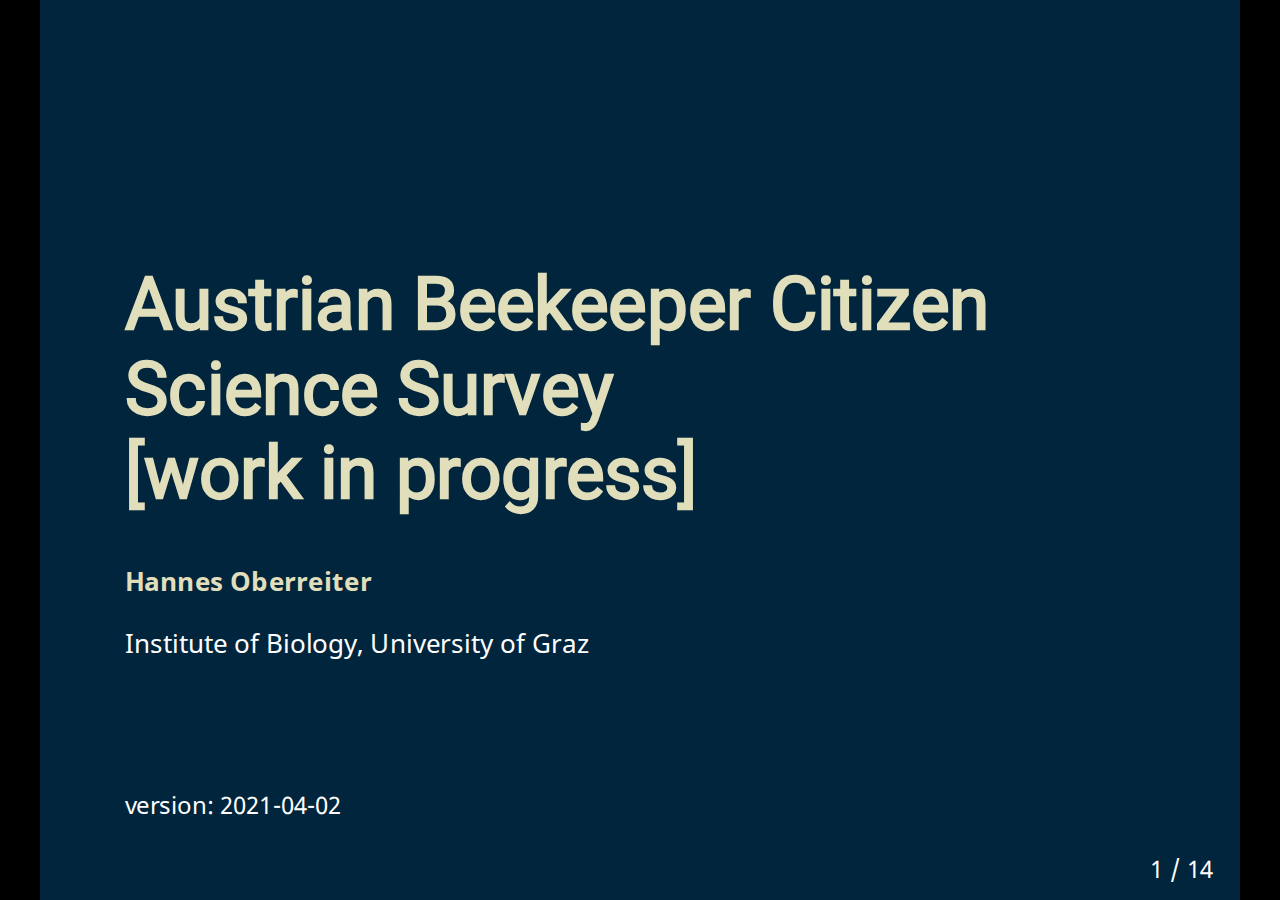
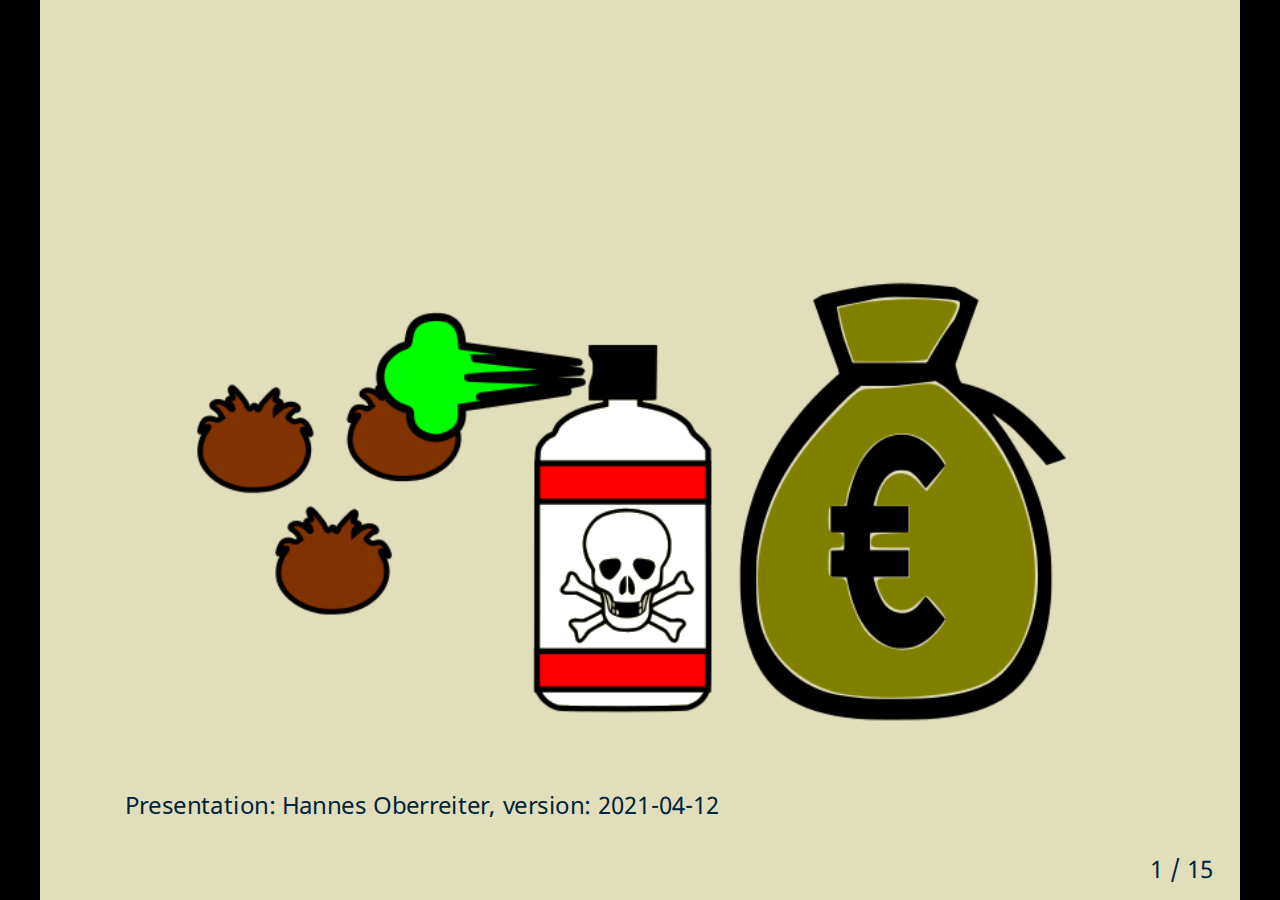
